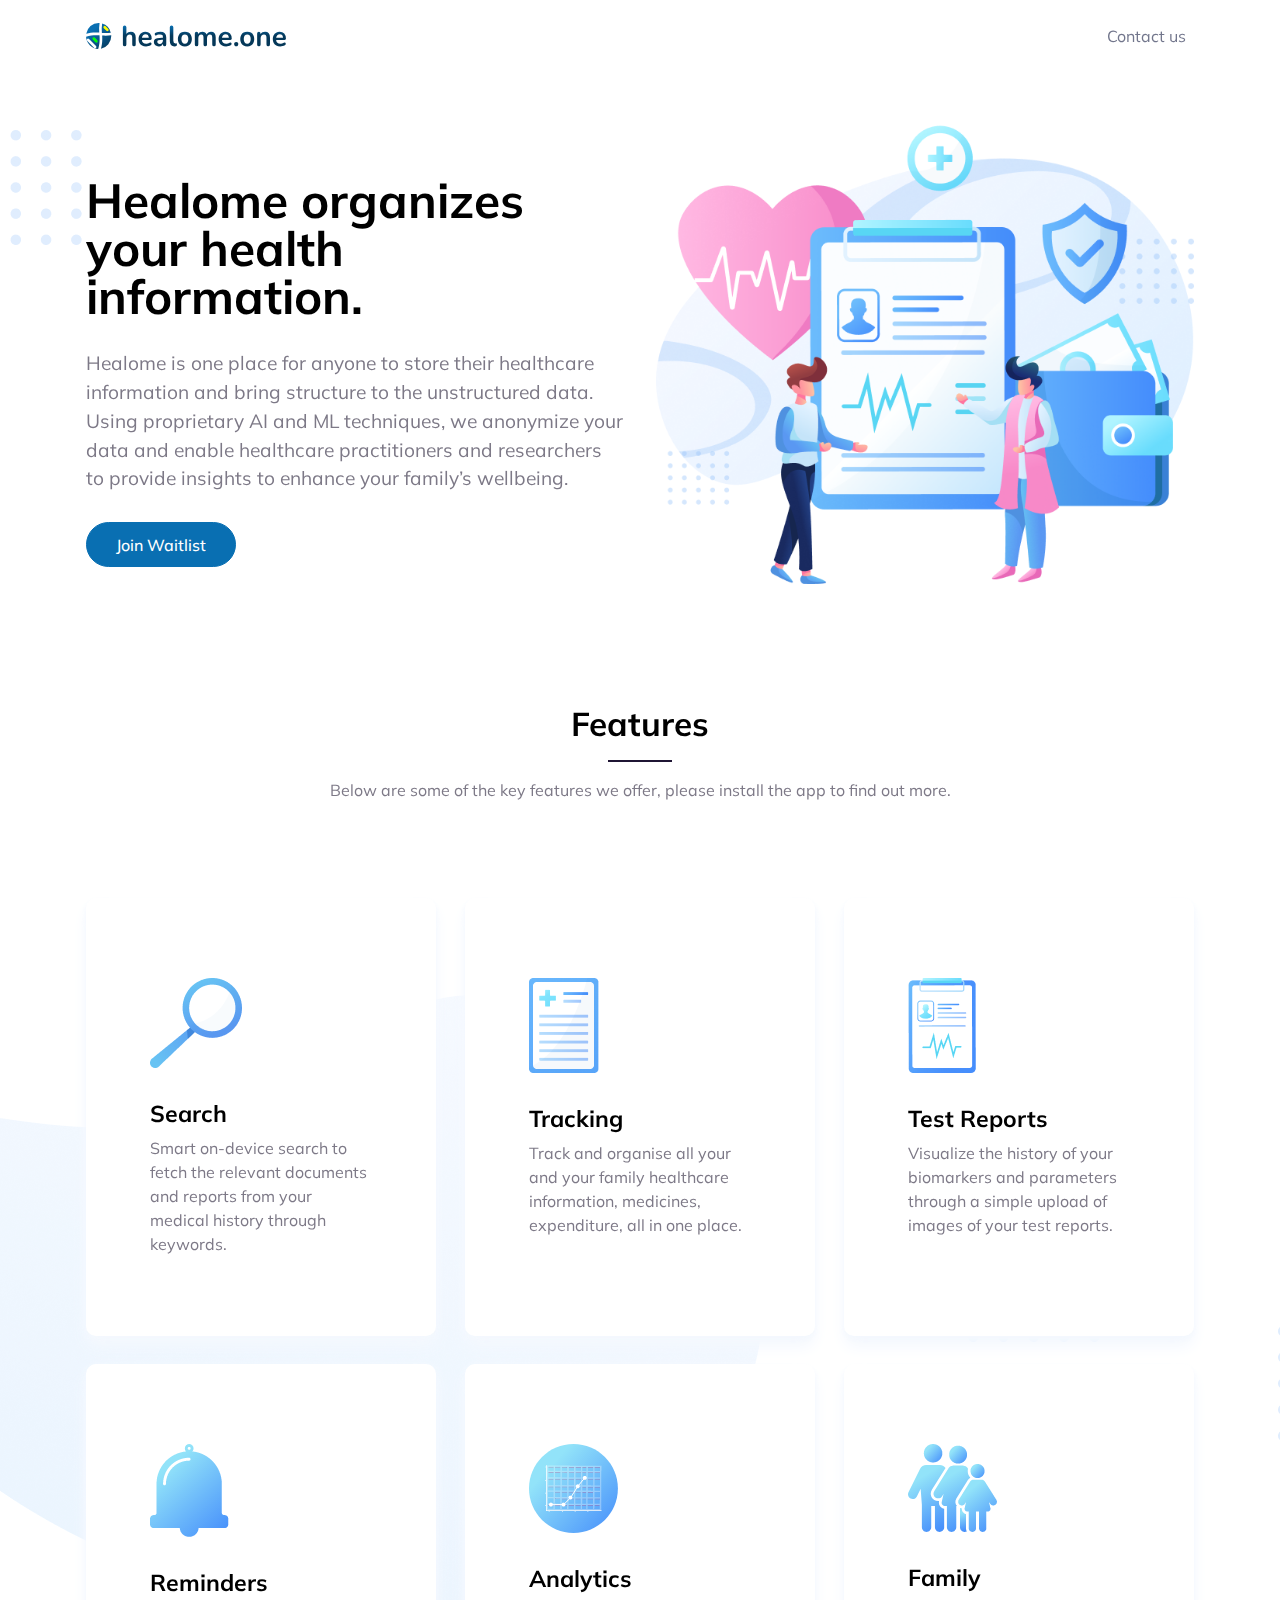
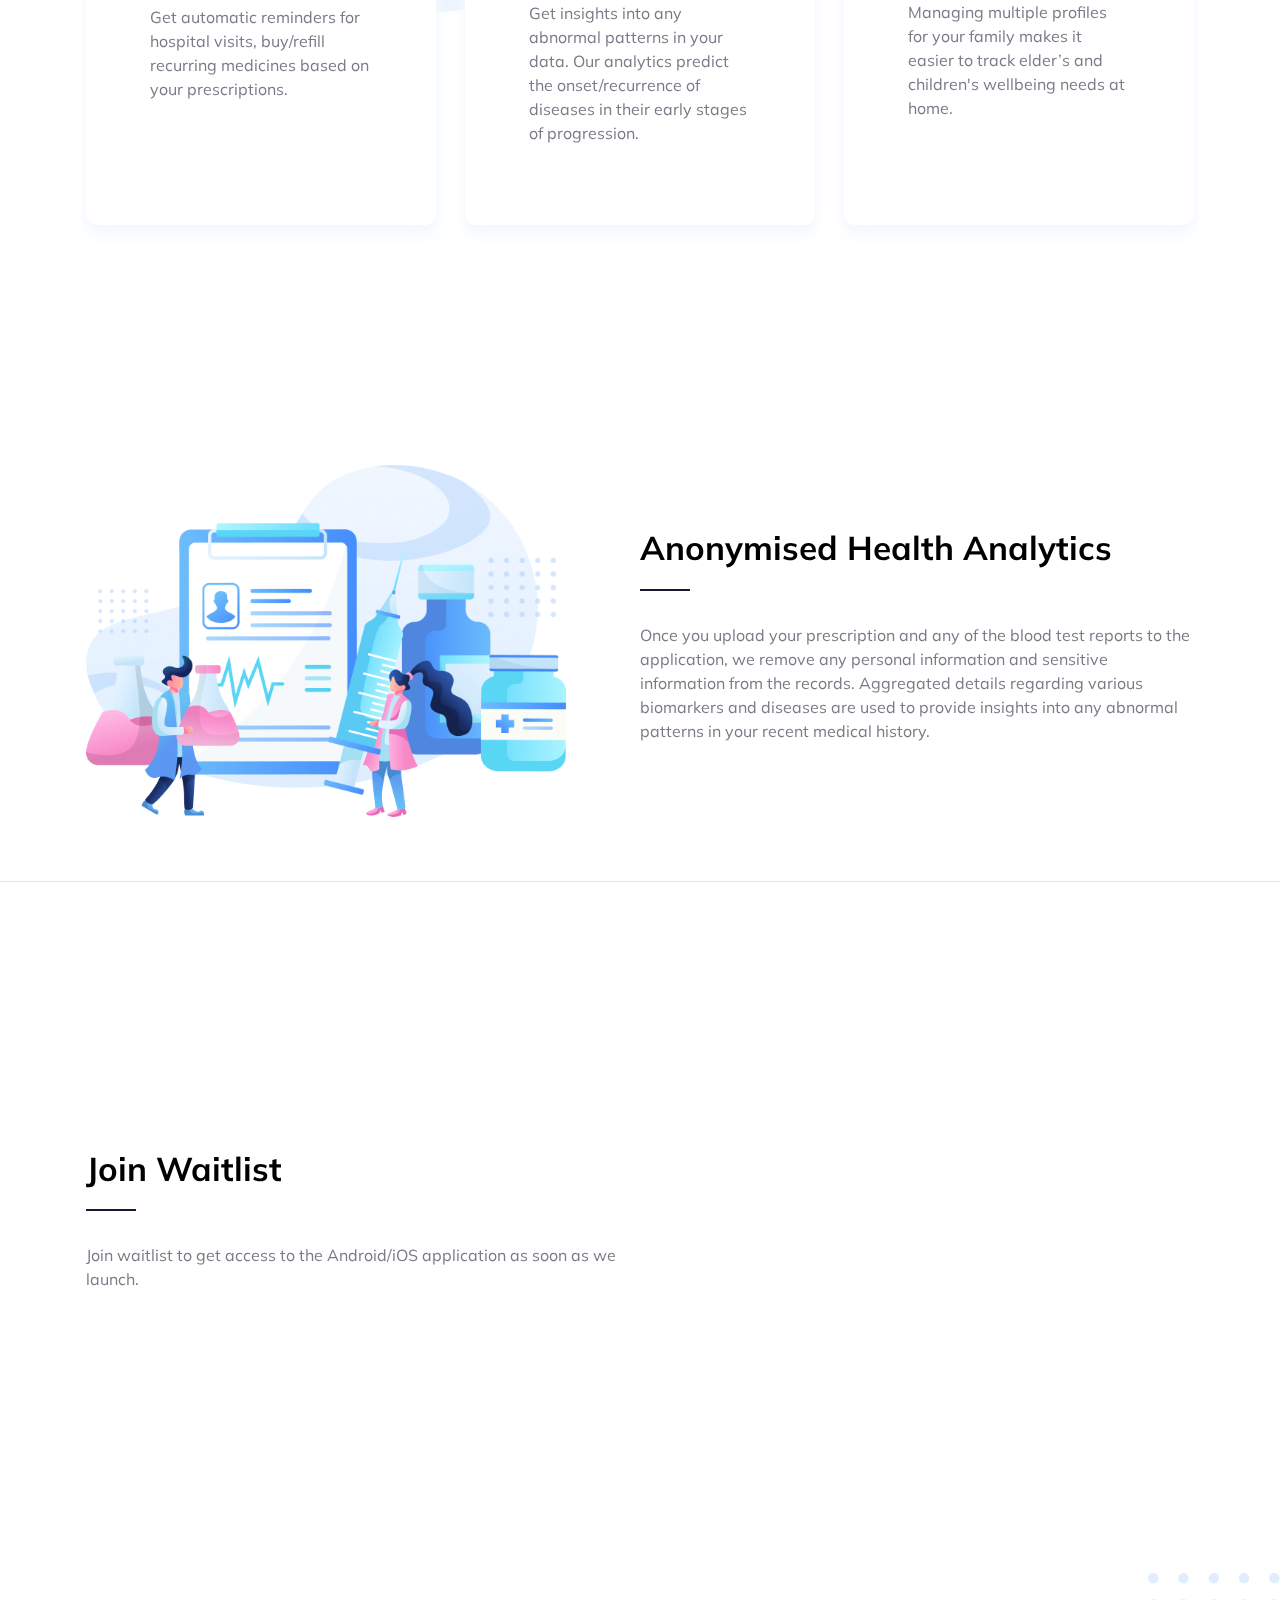
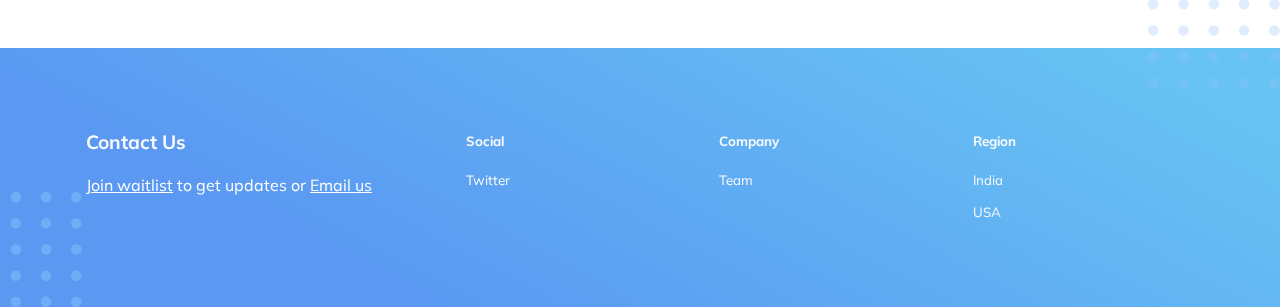
==== index.html @ a76645fd "Update index.html" ====
<!DOCTYPE html>
<html lang="en-US" dir="ltr">

  <head>
    <meta charset="utf-8">
    <meta http-equiv="X-UA-Compatible" content="IE=edge">
    <meta name="viewport" content="width=device-width, initial-scale=1">


    <!-- ===============================================-->
    <!--    Document Title-->
    <!-- ===============================================-->
    <title>Healome | Get insights into your health.</title>


    <!-- ===============================================-->
    <!--    Favicons-->
    <!-- ===============================================-->
    
    <link rel="apple-touch-icon" sizes="57x57" href="assets/img/favicons/apple-icon-57x57.png">
    <link rel="apple-touch-icon" sizes="60x60" href="assets/img/favicons/apple-icon-60x60.png">
    <link rel="apple-touch-icon" sizes="72x72" href="assets/img/favicons/apple-icon-72x72.png">
    <link rel="apple-touch-icon" sizes="76x76" href="assets/img/favicons/apple-icon-76x76.png">
    <link rel="apple-touch-icon" sizes="114x114" href="assets/img/favicons/apple-icon-114x114.png">
    <link rel="apple-touch-icon" sizes="120x120" href="assets/img/favicons/apple-icon-120x120.png">
    <link rel="apple-touch-icon" sizes="144x144" href="assets/img/favicons/apple-icon-144x144.png">
    <link rel="apple-touch-icon" sizes="152x152" href="assets/img/favicons/apple-icon-152x152.png">
    <link rel="apple-touch-icon" sizes="180x180" href="assets/img/favicons/apple-icon-180x180.png">
    <link rel="icon" type="image/png" sizes="192x192"  href="assets/img/favicons/android-icon-192x192.png">
    <link rel="icon" type="image/png" sizes="32x32" href="assets/img/favicons/favicon-32x32.png">
    <link rel="icon" type="image/png" sizes="96x96" href="assets/img/favicons/favicon-96x96.png">
    <link rel="icon" type="image/png" sizes="16x16" href="assets/img/favicons/favicon-16x16.png">
    <link rel="shortcut icon" type="image/x-icon" href="assets/img/favicons/favicon.ico">
    <link rel="manifest" href="assets/img/favicons/manifest.json">
    <meta name="msapplication-TileColor" content="#ffffff">
    <meta name="msapplication-TileImage" content="assets/img/favicons/ms-icon-144x144.png">
    <meta name="theme-color" content="#ffffff">


    <!-- ===============================================-->
    <!--    Stylesheets-->
    <!-- ===============================================-->
    <link href="assets/css/theme.css" rel="stylesheet" />
    
    <!-- Global site tag (gtag.js) - Google Analytics -->
  <script async src="https://www.googletagmanager.com/gtag/js?id=G-XDN5FXVDGZ"></script>
      <script>
        window.dataLayer = window.dataLayer || [];
        function gtag(){dataLayer.push(arguments);}
        gtag('js', new Date());

        gtag('config', 'G-XDN5FXVDGZ');
    </script>

  </head>


  <body>

    <!-- ===============================================-->
    <!--    Main Content-->
    <!-- ===============================================-->
    <main class="main" id="top">
      <nav class="navbar navbar-expand-lg navbar-light fixed-top py-3" data-navbar-on-scroll="data-navbar-on-scroll">
        <div class="container"><a class="navbar-brand d-flex align-items-center fw-bold fs-2" href="#"><img style="max-width:200px" class="d-inline-block me-3" src="assets/img/icons/logo.svg" alt="" /></a>
          <button class="navbar-toggler collapsed" type="button" data-bs-toggle="collapse" data-bs-target="#navbarSupportedContent" aria-controls="navbarSupportedContent" aria-expanded="false" aria-label="Toggle navigation"><span class="navbar-toggler-icon"></span></button>
          <div class="collapse navbar-collapse border-top border-lg-0 mt-4 mt-lg-0" id="navbarSupportedContent">
            <ul class="navbar-nav ms-auto pt-2 pt-lg-0">
              <li class="nav-item"><a class="nav-link" href="#contact">Contact us</a></li>
            </ul>
          </div>
        </div>
      </nav>
      <section class="py-0">
        <div class="bg-holder" style="background-image:url(assets/img/illustrations/dot.png);background-position:left;background-size:auto;margin-top:-105px;">
        </div>
        <!--/.bg-holder-->

        <div class="container position-relative">
          <div class="row align-items-center">
            <div class="col-md-5 col-lg-6 order-md-1 pt-8"><img class="img-fluid" src="assets/img/illustrations/hero-header.png" alt="" /></div>
            <div class="col-md-7 col-lg-6 text-center text-md-start pt-5 pt-md-9">
              <h1 class="mb-4 display-3 fw-bold">Healome organizes your health information.<br class="d-block d-lg-none d-xl-block" /></h1>
              <p class="mt-3 mb-4 fs-1">Healome is one place for anyone to store their healthcare information and bring structure to the unstructured data. Using proprietary AI and ML techniques, we anonymize your data and enable healthcare practitioners and researchers to provide insights to enhance your family’s wellbeing.</p><a class="btn btn-lg btn-primary rounded-pill hover-top" href="#waitlist" role="button">Join Waitlist</a>
            </div>
          </div>
        </div>
      </section>
      <section class="py-8">
        <div class="bg-holder" style="background-image:url(assets/img/illustrations/services-bg.png);background-position:center left;background-size:auto;">
        </div>
        <!--/.bg-holder-->

        <div class="bg-holder" style="background-image:url(assets/img/illustrations/dot-2.png);background-position:center right;background-size:auto;margin-left:-180px;margin-top:20px;">
        </div>
        <!--/.bg-holder-->

        <div class="container-lg">
          <div class="row justify-content-center">
            <div class="col-3 text-center">
              <h2 class="fw-bold">Features</h2>
              <hr class="w-25 mx-auto text-dark" style="height:2px;" />
            </div>
          </div>
          <div class="row justify-content-center">
            <div class="col-sm-9 col-xl-8 text-center">
              <p>Below are some of the key features we offer, please install the app to find out more.</p>
            </div>
          </div>
          <div class="row justify-content-center h-100 pt-7 g-4">
            <div class="col-sm-9 col-md-4">
              <div class="card h-100 w-100 shadow rounded-lg p-3 p-md-2 p-lg-3 p-xl-5">
                <div class="card-body text-center text-md-start">
                  <div class="py-3"><img class="img-fluid" src="assets/img/illustrations/search.png" height="90" alt="" /></div>
                  <div class="py-3">
                    <h4 class="fw-bold card-title">Search</h4>
                    <p class="card-text">Smart on-device search to fetch the relevant documents and reports from your medical history through keywords.</p>
                  </div>
                </div>
              </div>
            </div>
            <div class="col-sm-9 col-md-4">
              <div class="card h-100 w-100 shadow rounded-lg p-3 p-md-2 p-lg-3 p-xl-5">
                <div class="card-body text-center text-md-start">
                  <div class="py-3"><img class="img-fluid" src="assets/img/illustrations/tracking.png" height="90" alt="" /></div>
                  <div class="py-3">
                    <h4 class="fw-bold card-title">Tracking</h4>
                    <p class="card-text">Track and organise all your and your family healthcare information, medicines, expenditure,  all in one place.</p>
                  </div>
                </div>
              </div>
            </div>
            <div class="col-sm-9 col-md-4">
              <div class="card h-100 w-100 shadow rounded-lg p-3 p-md-2 p-lg-3 p-xl-5">
                <div class="card-body text-center text-md-start">
                  <div class="py-3"><img class="img-fluid" src="assets/img/illustrations/details-info.png" height="90" alt="" /></div>
                  <div class="py-3">
                    <h4 class="fw-bold card-title">Test Reports</h4>
                    <p class="card-text">Visualize the history of your biomarkers and parameters through a simple upload of images of your test reports.</p>
                  </div>
                </div>
              </div>
            </div>
            <div class="col-sm-9 col-md-4">
              <div class="card h-100 w-100 shadow rounded-lg p-3 p-md-2 p-lg-3 p-xl-5">
                <div class="card-body text-center text-md-start">
                  <div class="py-3"><img class="img-fluid" src="assets/img/illustrations/alerts.png" height="90" alt="" /></div>
                  <div class="py-3">
                    <h4 class="fw-bold card-title">Reminders</h4>
                    <p class="card-text">Get automatic reminders for hospital visits, buy/refill recurring medicines based on your prescriptions.</p>
                  </div>
                </div>
              </div>
            </div>
            <div class="col-sm-9 col-md-4">
              <div class="card h-100 w-100 shadow rounded-lg p-3 p-md-2 p-lg-3 p-xl-5">
                <div class="card-body text-center text-md-start">
                  <div class="py-3"><img class="img-fluid" src="assets/img/illustrations/analytics.png" height="90" alt="" /></div>
                  <div class="py-3">
                    <h4 class="fw-bold card-title">Analytics</h4>
                    <p class="card-text">Get insights into any abnormal patterns in your data. Our analytics predict the onset/recurrence of diseases in their early stages of progression.</p>
                  </div>
                </div>
              </div>
            </div>
            <div class="col-sm-9 col-md-4">
              <div class="card h-100 w-100 shadow rounded-lg p-3 p-md-2 p-lg-3 p-xl-5">
                <div class="card-body text-center text-md-start">
                  <div class="py-3"><img class="img-fluid" src="assets/img/illustrations/family.png" height="90" alt="" /></div>
                  <div class="py-3">
                    <h4 class="fw-bold card-title">Family</h4>
                    <p class="card-text">Managing multiple profiles for your family makes it easier to track elder’s and children's wellbeing needs at home.</p>
                  </div>
                </div>
              </div>
            </div>
          <!-- 
            <div class="text-center py-4">
              <button class="btn btn-lg btn-outline-primary rounded-pill" type="submit">Learn more </button>
            </div>
          --> 
          </div>
        </div>
      </section>
      <section class="py-6 py-lg-8">
        <div class="bg-holder" style="background-position:right bottom;background-size:auto;margin-top:50px;">
        </div>

        <div class="container">
          <div class="row g-xl-0 align-items-center">
            <div class="col-md-6"><img class="img-fluid mb-5 mb-md-0" src="assets/img/illustrations/about-1.png" width="480" alt="" /></div>
            <div class="col-md-6 text-center text-md-start">
              <h2 class="fw-bold lh-base">Anonymised Health Analytics</h2>
              <hr class="text-dark mx-auto mx-md-0" style="height:2px;width:50px" />
              <p class="pt-3">Once you upload your prescription and any of the blood test reports to the application, we remove any personal information and sensitive information from the records. Aggregated details regarding various biomarkers and diseases are used to provide insights into any abnormal patterns in your recent medical history.</p>
            <!--  
              <div class="py-3">
                <button class="btn btn-lg btn-outline-primary rounded-pill" type="submit">Learn more </button>
              </div>
            -->  

            </div>
          </div>
        </div>

        <br>
        <br><hr><br>
        
        <div class="container" id="waitlist">
          <div class="row g-xl-0 align-items-center">
            <div class="col-md-6 text-center text-md-start">
              <h2 class="fw-bold lh-base">Join Waitlist</h2>
              <hr class="text-dark mx-auto mx-md-0" style="height:2px;width:50px" />
              <p class="pt-3">Join waitlist to get access to the Android/iOS application as soon as we launch.</p>
            </div>
            <div class="col-md-6 ">
              <iframe src="https://docs.google.com/forms/d/e/1FAIpQLScvz3UHMw9_LpfNUfyhqOARtvBQ8UvGH0m8Sq4HOFKvwZo8uA/viewform?embedded=true" width="100%" height="600" frameborder="0" marginheight="0" marginwidth="0">Loading…</iframe> 
            </div>
          </div>
        </div>
        
        
        <!--/.bg-holder-->

      </section>
<!--
      <section class="py-8" id="testimonial">
        <div class="container">
          <div class="bg-holder z-index-1" style="background-image:url(assets/img/illustrations/dot.png);background-position:right top;background-size:auto;margin-left:-30px;margin-top:10px;filter:contrast(1.5);">
          </div>
      
          <div class="bg-holder z-index-1" style="background-image:url(assets/img/illustrations/dot-2.png);background-position:left bottom;background-size:auto;margin-left:-35px;margin-top:-65px;filter:contrast(1.5);">
          </div>
      
          <div class="carousel slide" id="carouselExampleDark" data-bs-ride="carousel">
            <div class="carousel-inner">
              <div class="carousel-item active" data-bs-interval="10000">
                <div class="row h-100">
                  <div class="col-12">
                    <div class="card text-white bg-primary-gradient">
                      <div class="card-body p-4 p-md-4 p-lg-7">
                        <h2 class="fw-bold text-white text-center">What our customer are saying</h2>
                        <hr class="mx-auto" style="height:2px;width:50px" />
                        <div class="d-md-flex align-items-md-center mt-5 text-center text-md-start"><img class="img-fluid me-4 me-md-3 me-lg-4" src="assets/img/gallery/user-1.png" width="100" alt="" />
                          <div class="w-md-25 my-3">
                            <h5 class="mb-0 fw-medium text-white">Edward Newgate</h5>
                            <p class="fw-normal mb-0">Founder Circle</p>
                          </div>
                          <div class="w-md-75">
                            <p class="card-text ms-md-5">“Our dedicated patient engagement app and web portal allow you to access information instantaneously (no tedeous form, long calls, or administrative hassle) and securely”</p>
                          </div>
                        </div>
                      </div>
                    </div>
                  </div>
                </div>
              </div>
              <div class="carousel-item" data-bs-interval="2000">
                <div class="row h-100">
                  <div class="col-12">
                    <div class="card text-white bg-primary-gradient">
                      <div class="card-body p-4 p-md-4 p-lg-7">
                        <h2 class="fw-bold text-white text-center">Our dear customers said about us</h2>
                        <hr class="mx-auto" style="height:2px;width:50px" />
                        <div class="d-md-flex align-items-md-center mt-5 text-center text-md-start"><img class="img-fluid me-4 me-md-3 me-lg-4" src="assets/img/gallery/user-2.png" width="100" alt="" />
                          <div class="w-md-25 my-3">
                            <h5 class="mb-0 fw-medium text-white">Jhon Doe</h5>
                            <p class="fw-normal mb-0">UI/UX Designer</p>
                          </div>
                          <div class="w-md-75">
                            <p class="card-text ms-md-5">“Our dedicated patient engagement app and web portal allow you to access information instantaneously (no tedeous form, long calls, or administrative hassle) and securely”</p>
                          </div>
                        </div>
                      </div>
                    </div>
                  </div>
                </div>
              </div>
              <div class="carousel-item">
                <div class="row h-100">
                  <div class="col-12">
                    <div class="card text-white bg-primary-gradient">
                      <div class="card-body p-4 p-md-4 p-lg-7">
                        <h2 class="fw-bold text-white text-center">Our dear customers said about us</h2>
                        <hr class="mx-auto" style="height:2px;width:50px" />
                        <div class="d-md-flex align-items-md-center mt-5 text-center text-md-start"><img class="img-fluid me-4 me-md-3 me-lg-4" src="assets/img/gallery/user-3.png" width="100" alt="" />
                          <div class="w-md-25 my-3">
                            <h5 class="mb-0 fw-medium text-white">Jeny Doe</h5>
                            <p class="fw-normal mb-0">Web Designer</p>
                          </div>
                          <div class="w-md-75">
                            <p class="card-text ms-md-5">“Our dedicated patient engagement app and web portal allow you to access information instantaneously (no tedeous form, long calls, or administrative hassle) and securely”</p>
                          </div>
                        </div>
                      </div>
                    </div>
                  </div>
                </div>
              </div>
            </div>
            <div class="row mt-4 flex-center">
              <div class="col-4 col-sm-5 text-end position-relative z-index-2"><a class="carousel-control-prev carousel-icon z-index-2" href="#carouselExampleDark" role="button" data-bs-slide="prev"><span class="carousel-control-prev-icon" aria-hidden="true"></span><span class="visually-hidden">Previous</span></a></div>
              <div class="col-auto position-relative z-index-2">
                <ol class="carousel-indicators">
                  <li class="active" data-bs-target="#carouselExampleDark" data-bs-slide-to="0"></li>
                  <li data-bs-target="#carouselExampleDark" data-bs-slide-to="1"></li>
                  <li data-bs-target="#carouselExampleDark" data-bs-slide-to="2"></li>
                </ol>
              </div>
              <div class="col-4 col-sm-5 position-relative z-index-2"><a class="carousel-control-next carousel-icon z-index-2" href="#carouselExampleDark" role="button" data-bs-slide="next"><span class="carousel-control-next-icon" aria-hidden="true"></span><span class="visually-hidden">Next</span></a></div>
            </div>
          </div>
        </div>
      </section>
-->
     <!--  
      <section>
        <div class="bg-holder" style="background-image:url(assets/img/illustrations/article-bg.png);background-position:right center;background-size:auto;">
        </div>
        
        <div class="container-lg">
          <div class="bg-holder" style="background-image:url(assets/img/illustrations/dot-2.png);background-position:left top;background-size:initial;margin-top:120px;margin-left:-35px;">
          </div>
        
          <div class="row flex-center">
            <div class="col-auto text-center">
              <h2 class="fw-bold">Check out our latest article</h2>
              <hr class="mx-auto text-dark" style="height:2px;width:50px" />
            </div>
          </div>
          <div class="row h-100 justify-content-center pt-6">
            <div class="col-12 col-sm-9 col-md-4 mt-4">
              <div class="card h-100 rounded-3 shadow"><img src="assets/img/gallery/article-1.png" alt="" />
                <div class="card-body p-4 text-center text-md-start">
                  <h5 class="fw-bold">Disease detection</h5>
                  <p class="card-text">In this case, the role of the health laboratory is very important to do a disease detection...</p><a class="stretched-link text-decoration-none" href="#" role="button">Read more
                    <svg class="bi bi-arrow-right-short" xmlns="http://www.w3.org/2000/svg" width="16" height="16" fill="currentColor" viewBox="0 0 16 16">
                      <path fill-rule="evenodd" d="M4 8a.5.5 0 0 1 .5-.5h5.793L8.146 5.354a.5.5 0 1 1 .708-.708l3 3a.5.5 0 0 1 0 .708l-3 3a.5.5 0 0 1-.708-.708L10.293 8.5H4.5A.5.5 0 0 1 4 8z"></path>
                    </svg></a>
                </div>
              </div>
            </div>
            <div class="col-12 col-sm-9 col-md-4 mt-4">
              <div class="card h-100 rounded-3 shadow"><img src="assets/img/gallery/article-2.png" alt="" />
                <div class="card-body p-4 text-center text-md-start">
                  <h5 class="fw-bold">Herbal medicines </h5>
                  <p class="card-text">Herbal medicine is very widely used at this time because of its very good for your health...</p><a class="stretched-link text-decoration-none" href="#" role="button">Read more
                    <svg class="bi bi-arrow-right-short" xmlns="http://www.w3.org/2000/svg" width="16" height="16" fill="currentColor" viewBox="0 0 16 16">
                      <path fill-rule="evenodd" d="M4 8a.5.5 0 0 1 .5-.5h5.793L8.146 5.354a.5.5 0 1 1 .708-.708l3 3a.5.5 0 0 1 0 .708l-3 3a.5.5 0 0 1-.708-.708L10.293 8.5H4.5A.5.5 0 0 1 4 8z"></path>
                    </svg></a>
                </div>
              </div>
            </div>
            <div class="col-12 col-sm-9 col-md-4 mt-4">
              <div class="card h-100 rounded-3 shadow"><img src="assets/img/gallery/article-3.png" alt="" />
                <div class="card-body p-4 text-center text-md-start">
                  <h5 class="fw-bold">Natural care </h5>
                  <p class="card-text">A healthy lifestyle should start from now and also for your skin health.There are some...</p><a class="stretched-link text-decoration-none" href="#" role="button">Read more
                    <svg class="bi bi-arrow-right-short" xmlns="http://www.w3.org/2000/svg" width="16" height="16" fill="currentColor" viewBox="0 0 16 16">
                      <path fill-rule="evenodd" d="M4 8a.5.5 0 0 1 .5-.5h5.793L8.146 5.354a.5.5 0 1 1 .708-.708l3 3a.5.5 0 0 1 0 .708l-3 3a.5.5 0 0 1-.708-.708L10.293 8.5H4.5A.5.5 0 0 1 4 8z"></path>
                    </svg></a>
                </div>
              </div>
            </div>
            <div class="text-center pt-4 z-index-2">
              <button class="btn btn-lg btn-outline-primary rounded-pill z-index-2 hover-top" type="submit">View all</button>
            </div>
          </div>
        </div>
      </section>
    -->
      <section class="py-6 pt-7 bg-primary-gradient" id="contact">
        <div class="bg-holder" style="background-image:url(assets/img/illustrations/dot.png);background-position:left bottom;background-size:auto;filter:contrast(1.5);">
        </div>
        <!--/.bg-holder-->

        <div class="bg-holder" style="background-image:url(assets/img/illustrations/dot-2.png);background-position:right top;background-size:auto;margin-top:-75px;">
        </div>
        <!--/.bg-holder-->

        <div class="container">
          <div class="row">
            <div class="col-12 col-lg-4 order-0 order-sm-0 pe-6"><a class="text-decoration-none" href="#"><span class="fw-bold fs-1 text-light">Contact Us</span></a>
              <p class="mt-3 text-white"><a href="#waitlist"><span style="color: #fff; text-decoration: underline;">Join waitlist</span></a> to get updates or
                <a href="mailto: outreach@healome.one"> 
                      <span style="color: #fff; text-decoration: underline;">Email us</span>
                    </a>
              </p>
            </div>
            <div class="col-4 col-md-4 col-lg mb-3 order-2 order-sm-1">
              <h6 class="lh-lg fw-bold text-light">Social</h6>
              <ul class="list-unstyled mb-md-4 mb-lg-0">
<!--                 <li class="lh-lg"><a class="text-light fs--1 text-decoration-none" href="#!">LinkedIn</a></li>
                
                <li class="lh-lg"><a class="text-light fs--1 text-decoration-none" href="#!">Facebook</a></li>
                <li class="lh-lg"><a class="text-light fs--1 text-decoration-none" href="#!">Instagram</a></li>  -->
               
                <li class="lh-lg"><a class="text-light fs--1 text-decoration-none" href="https://twitter.com/Healome1">Twitter</a></li>
              </ul>
            </div>
            <div class="col-4 col-md-4 col-lg mb-3 order-3 order-sm-2">
              <h6 class="lh-lg fw-bold text-light"> Company </h6>
              <ul class="list-unstyled mb-md-4 mb-lg-0">
<!--                 <li class="lh-lg"><a class="text-light fs--1 text-decoration-none" href="#!">About Us</a></li> -->
                <li class="lh-lg"><a class="text-light fs--1 text-decoration-none" href="https://www.linkedin.com/in/nikhilyadala/">Team</a></li>
<!--                 <li class="lh-lg"><a class="text-light fs--1 text-decoration-none" href="#!">Careers</a></li> -->
              </ul>
            </div>
            <div class="col-4 col-md-4 col-lg mb-3 order-1 order-sm-3">
              <h6 class="lh-lg fw-bold text-light"> Region </h6>
              <ul class="list-unstyled mb-md-4 mb-lg-0">
                <li class="lh-lg"><a class="text-light fs--1 text-decoration-none">India</a></li>
                <li class="lh-lg"><a class="text-light fs--1 text-decoration-none">USA</a></li>

              </ul>
            </div>
          </div>
        </div>
      </section>
   
    </main>
    <!-- ===============================================-->
    <!--    End of Main Content-->
    <!-- ===============================================-->




    <!-- ===============================================-->
    <!--    JavaScripts-->
    <!-- ===============================================-->
    <script src="vendors/@popperjs/popper.min.js"></script>
    <script src="vendors/bootstrap/bootstrap.min.js"></script>
    <script src="vendors/is/is.min.js"></script>
    <script src="https://polyfill.io/v3/polyfill.min.js?features=window.scroll"></script>
    <script src="assets/js/theme.js"></script>

    <link href="https://fonts.googleapis.com/css2?family=Mulish:ital,wght@0,300;0,400;0,500;0,600;0,700;0,800;0,900;1,300;1,400;1,500&amp;display=swap" rel="stylesheet">
  </body>

</html>
---- assets/css/theme.css ----
/* -------------------------------------------------------------------------- */
/*                                 Theme                                      */
/* -------------------------------------------------------------------------- */
/* prettier-ignore */
/* -------------------------------------------------------------------------- */
/*                                  Utilities                                 */
/* -------------------------------------------------------------------------- */
/*-----------------------------------------------
|   Bootstrap Styles
-----------------------------------------------*/
/*!
 * Bootstrap v5.0.0-alpha1 (https://getbootstrap.com/)
 * Copyright 2011-2020 The Bootstrap Authors
 * Copyright 2011-2020 Twitter, Inc.
 * Licensed under MIT (https://github.com/twbs/bootstrap/blob/main/LICENSE)
 */
:root {
  --bs-blue: #096FB2;
  --bs-indigo: #727cf5;
  --bs-purple: #ad45f6;
  --bs-pink: #f6458e;
  --bs-red: #f65445;
  --bs-orange: #f6d845;
  --bs-yellow: #FFBA49;
  --bs-green: #45f6ad;
  --bs-teal: #299EF3;
  --bs-cyan: #38B0F5;
  --bs-white: #fff;
  --bs-gray: #C3C1C8;
  --bs-gray-dark: #4B5D68;
  --bs-primary: #096FB2;
  --bs-secondary: #4F5665;
  --bs-success: #45f6ad;
  --bs-info: #ad45f6;
  --bs-warning: #FFBA49;
  --bs-danger: #f6458e;
  --bs-light: #f9fafd;
  --bs-dark: #1F1534;
  --bs-font-sans-serif: "Mulish", "Poppins", -apple-system, BlinkMacSystemFont, "Segoe UI", "Helvetica Neue", Arial, sans-serif, "Apple Color Emoji", "Segoe UI Emoji", "Segoe UI Symbol";
  --bs-font-monospace: "SFMono-Regular", Menlo, Monaco, Consolas, "Liberation Mono", "Courier New", monospace;
  --bs-gradient: linear-gradient(180deg, rgba(255, 255, 255, 0.15), rgba(255, 255, 255, 0));
}

*,
*::before,
*::after {
  -webkit-box-sizing: border-box;
  box-sizing: border-box;
}

@media (prefers-reduced-motion: no-preference) {
  :root {
    scroll-behavior: smooth;
  }
}

body {
  margin: 0;
  font-family: "Mulish", -apple-system, BlinkMacSystemFont, "Segoe UI", "Helvetica Neue", Arial, sans-serif, "Apple Color Emoji", "Segoe UI Emoji", "Segoe UI Symbol";
  font-size: 1rem;
  font-weight: 400;
  line-height: 1.5;
  color: #7D7987;
  background-color: #fff;
  -webkit-text-size-adjust: 100%;
  -webkit-tap-highlight-color: rgba(0, 0, 0, 0);
}

[tabindex="-1"]:focus:not(:focus-visible) {
  outline: 0 !important;
}

hr {
  margin: 1rem 0;
  color: #E1E0E4;
  background-color: currentColor;
  border: 0;
  opacity: 1;
}

hr:not([size]) {
  height: 1px;
}

h1, .h1, h2, .h2, h3, .h3, h4, .h4, h5, .h5, h6, .h6 {
  margin-top: 0;
  margin-bottom: 0.5rem;
  font-family: "Mulish", "Poppins", -apple-system, BlinkMacSystemFont, "Segoe UI", "Helvetica Neue", Arial, sans-serif, "Apple Color Emoji", "Segoe UI Emoji", "Segoe UI Symbol";
  font-weight: 500;
  line-height: 1.2;
  color: #000;
}

h1, .h1 {
  font-size: calc(1.37383rem + 1.48598vw);
}

@media (min-width: 1200px) {
  h1, .h1 {
    font-size: 2.48832rem;
  }
}

h2, .h2 {
  font-size: calc(1.33236rem + 0.98832vw);
}

@media (min-width: 1200px) {
  h2, .h2 {
    font-size: 2.0736rem;
  }
}

h3, .h3 {
  font-size: calc(1.2978rem + 0.5736vw);
}

@media (min-width: 1200px) {
  h3, .h3 {
    font-size: 1.728rem;
  }
}

h4, .h4 {
  font-size: calc(1.269rem + 0.228vw);
}

@media (min-width: 1200px) {
  h4, .h4 {
    font-size: 1.44rem;
  }
}

h5, .h5 {
  font-size: 1.2rem;
}

h6, .h6 {
  font-size: 0.83333rem;
}

p {
  margin-top: 0;
  margin-bottom: 1rem;
}

abbr[title],
abbr[data-bs-original-title] {
  text-decoration: underline;
  -webkit-text-decoration: underline dotted;
  text-decoration: underline dotted;
  cursor: help;
  -webkit-text-decoration-skip-ink: none;
  text-decoration-skip-ink: none;
}

address {
  margin-bottom: 1rem;
  font-style: normal;
  line-height: inherit;
}

ol,
ul {
  padding-left: 2rem;
}

ol,
ul,
dl {
  margin-top: 0;
  margin-bottom: 1rem;
}

ol ol,
ul ul,
ol ul,
ul ol {
  margin-bottom: 0;
}

dt {
  font-weight: 700;
}

dd {
  margin-bottom: .5rem;
  margin-left: 0;
}

blockquote {
  margin: 0 0 1rem;
}

b,
strong {
  font-weight: 800;
}

small, .small {
  font-size: 75%;
}

mark, .mark {
  padding: 0.2em;
  background-color: #fcf8e3;
}

sub,
sup {
  position: relative;
  font-size: 0.75em;
  line-height: 0;
  vertical-align: baseline;
}

sub {
  bottom: -.25em;
}

sup {
  top: -.5em;
}

a {
  color: #096FB2;
  text-decoration: none;
}

a:hover {
  color: #053859;
  text-decoration: underline;
}

a:not([href]):not([class]), a:not([href]):not([class]):hover {
  color: inherit;
  text-decoration: none;
}

pre,
code,
kbd,
samp {
  font-family: var(--bs-font-monospace);
  font-size: 1em;
  direction: ltr /* rtl:ignore */;
  unicode-bidi: bidi-override;
}

pre {
  display: block;
  margin-top: 0;
  margin-bottom: 1rem;
  overflow: auto;
  font-size: 75%;
}

pre code {
  font-size: inherit;
  color: inherit;
  word-break: normal;
}

code {
  font-size: 75%;
  color: #f6458e;
  word-wrap: break-word;
}

a > code {
  color: inherit;
}

kbd {
  padding: 0.2rem 0.4rem;
  font-size: 75%;
  color: #fff;
  background-color: #4F5665;
  border-radius: 0.625rem;
}

kbd kbd {
  padding: 0;
  font-size: 1em;
  font-weight: 700;
}

figure {
  margin: 0 0 1rem;
}

img,
svg {
  vertical-align: middle;
}

table {
  caption-side: bottom;
  border-collapse: collapse;
}

caption {
  padding-top: 0.5rem;
  padding-bottom: 0.5rem;
  color: #CDCCD1;
  text-align: left;
}

th {
  text-align: inherit;
  text-align: -webkit-match-parent;
}

thead,
tbody,
tfoot,
tr,
td,
th {
  border-color: inherit;
  border-style: solid;
  border-width: 0;
}

label {
  display: inline-block;
}

button {
  border-radius: 0;
}

button:focus:not(:focus-visible) {
  outline: 0;
}

input,
button,
select,
optgroup,
textarea {
  margin: 0;
  font-family: inherit;
  font-size: inherit;
  line-height: inherit;
}

button,
select {
  text-transform: none;
}

[role="button"] {
  cursor: pointer;
}

select {
  word-wrap: normal;
}

[list]::-webkit-calendar-picker-indicator {
  display: none;
}

button,
[type="button"],
[type="reset"],
[type="submit"] {
  -webkit-appearance: button;
}

button:not(:disabled),
[type="button"]:not(:disabled),
[type="reset"]:not(:disabled),
[type="submit"]:not(:disabled) {
  cursor: pointer;
}

::-moz-focus-inner {
  padding: 0;
  border-style: none;
}

textarea {
  resize: vertical;
}

fieldset {
  min-width: 0;
  padding: 0;
  margin: 0;
  border: 0;
}

legend {
  float: left;
  width: 100%;
  padding: 0;
  margin-bottom: 0.5rem;
  font-size: calc(1.275rem + 0.3vw);
  line-height: inherit;
}

@media (min-width: 1200px) {
  legend {
    font-size: 1.5rem;
  }
}

legend + * {
  clear: left;
}

::-webkit-datetime-edit-fields-wrapper,
::-webkit-datetime-edit-text,
::-webkit-datetime-edit-minute,
::-webkit-datetime-edit-hour-field,
::-webkit-datetime-edit-day-field,
::-webkit-datetime-edit-month-field,
::-webkit-datetime-edit-year-field {
  padding: 0;
}

::-webkit-inner-spin-button {
  height: auto;
}

[type="search"] {
  outline-offset: -2px;
  -webkit-appearance: textfield;
}

/* rtl:raw:
[type="tel"],
[type="url"],
[type="email"],
[type="number"] {
  direction: ltr;
}
*/
::-webkit-search-decoration {
  -webkit-appearance: none;
}

::-webkit-color-swatch-wrapper {
  padding: 0;
}

::file-selector-button {
  font: inherit;
}

::-webkit-file-upload-button {
  font: inherit;
  -webkit-appearance: button;
}

output {
  display: inline-block;
}

iframe {
  border: 0;
}

summary {
  display: list-item;
  cursor: pointer;
}

progress {
  vertical-align: baseline;
}

[hidden] {
  display: none !important;
}

.lead {
  font-size: 1.2rem;
  font-weight: 400;
}

.display-1 {
  font-size: calc(1.55498rem + 3.65978vw);
  font-weight: 900;
  line-height: 1;
}

@media (min-width: 1200px) {
  .display-1 {
    font-size: 4.29982rem;
  }
}

.display-2 {
  font-size: calc(1.48332rem + 2.79982vw);
  font-weight: 900;
  line-height: 1;
}

@media (min-width: 1200px) {
  .display-2 {
    font-size: 3.58318rem;
  }
}

.display-3 {
  font-size: calc(1.4236rem + 2.08318vw);
  font-weight: 900;
  line-height: 1;
}

@media (min-width: 1200px) {
  .display-3 {
    font-size: 2.98598rem;
  }
}

.display-4 {
  font-size: calc(1.37383rem + 1.48598vw);
  font-weight: 900;
  line-height: 1;
}

@media (min-width: 1200px) {
  .display-4 {
    font-size: 2.48832rem;
  }
}

.display-5 {
  font-size: calc(1.33236rem + 0.98832vw);
  font-weight: 900;
  line-height: 1;
}

@media (min-width: 1200px) {
  .display-5 {
    font-size: 2.0736rem;
  }
}

.display-6 {
  font-size: calc(1.2978rem + 0.5736vw);
  font-weight: 900;
  line-height: 1;
}

@media (min-width: 1200px) {
  .display-6 {
    font-size: 1.728rem;
  }
}

.list-unstyled {
  padding-left: 0;
  list-style: none;
}

.list-inline {
  padding-left: 0;
  list-style: none;
}

.list-inline-item {
  display: inline-block;
}

.list-inline-item:not(:last-child) {
  margin-right: 0.5rem;
}

.initialism {
  font-size: 75%;
  text-transform: uppercase;
}

.blockquote {
  margin-bottom: 1rem;
  font-size: 1.2rem;
}

.blockquote > :last-child {
  margin-bottom: 0;
}

.blockquote-footer {
  margin-top: -1rem;
  margin-bottom: 1rem;
  font-size: 75%;
  color: #C3C1C8;
}

.blockquote-footer::before {
  content: "\2014\00A0";
}

.img-fluid {
  max-width: 100%;
  height: auto;
}

.img-thumbnail {
  padding: 0.25rem;
  background-color: #fff;
  border: 1px solid #E1E0E4;
  border-radius: 0.25rem;
  max-width: 100%;
  height: auto;
}

.figure {
  display: inline-block;
}

.figure-img {
  margin-bottom: 0.5rem;
  line-height: 1;
}

.figure-caption {
  font-size: 75%;
  color: #C3C1C8;
}

.container,
.container-fluid,
.container-sm,
.container-md,
.container-lg,
.container-xl,
.container-xxl {
  width: 100%;
  padding-right: var(--bs-gutter-x, 1rem);
  padding-left: var(--bs-gutter-x, 1rem);
  margin-right: auto;
  margin-left: auto;
}

@media (min-width: 576px) {
  .container, .container-sm {
    max-width: 540px;
  }
}

@media (min-width: 768px) {
  .container, .container-sm, .container-md {
    max-width: 720px;
  }
}

@media (min-width: 992px) {
  .container, .container-sm, .container-md, .container-lg {
    max-width: 960px;
  }
}

@media (min-width: 1200px) {
  .container, .container-sm, .container-md, .container-lg, .container-xl {
    max-width: 1140px;
  }
}

@media (min-width: 1540px) {
  .container, .container-sm, .container-md, .container-lg, .container-xl, .container-xxl {
    max-width: 1480px;
  }
}

.row {
  --bs-gutter-x: 2rem;
  --bs-gutter-y: 0;
  display: -webkit-box;
  display: -ms-flexbox;
  display: flex;
  -ms-flex-wrap: wrap;
  flex-wrap: wrap;
  margin-top: calc(var(--bs-gutter-y) * -1);
  margin-right: calc(var(--bs-gutter-x) / -2);
  margin-left: calc(var(--bs-gutter-x) / -2);
}

.row > * {
  -ms-flex-negative: 0;
  flex-shrink: 0;
  width: 100%;
  max-width: 100%;
  padding-right: calc(var(--bs-gutter-x) / 2);
  padding-left: calc(var(--bs-gutter-x) / 2);
  margin-top: var(--bs-gutter-y);
}

.col {
  -webkit-box-flex: 1;
  -ms-flex: 1 0 0%;
  flex: 1 0 0%;
}

.row-cols-auto > * {
  -webkit-box-flex: 0;
  -ms-flex: 0 0 auto;
  flex: 0 0 auto;
  width: auto;
}

.row-cols-1 > * {
  -webkit-box-flex: 0;
  -ms-flex: 0 0 auto;
  flex: 0 0 auto;
  width: 100%;
}

.row-cols-2 > * {
  -webkit-box-flex: 0;
  -ms-flex: 0 0 auto;
  flex: 0 0 auto;
  width: 50%;
}

.row-cols-3 > * {
  -webkit-box-flex: 0;
  -ms-flex: 0 0 auto;
  flex: 0 0 auto;
  width: 33.33333%;
}

.row-cols-4 > * {
  -webkit-box-flex: 0;
  -ms-flex: 0 0 auto;
  flex: 0 0 auto;
  width: 25%;
}

.row-cols-5 > * {
  -webkit-box-flex: 0;
  -ms-flex: 0 0 auto;
  flex: 0 0 auto;
  width: 20%;
}

.row-cols-6 > * {
  -webkit-box-flex: 0;
  -ms-flex: 0 0 auto;
  flex: 0 0 auto;
  width: 16.66667%;
}

.col-auto {
  -webkit-box-flex: 0;
  -ms-flex: 0 0 auto;
  flex: 0 0 auto;
  width: auto;
}

.col-1 {
  -webkit-box-flex: 0;
  -ms-flex: 0 0 auto;
  flex: 0 0 auto;
  width: 8.33333%;
}

.col-2 {
  -webkit-box-flex: 0;
  -ms-flex: 0 0 auto;
  flex: 0 0 auto;
  width: 16.66667%;
}

.col-3 {
  -webkit-box-flex: 0;
  -ms-flex: 0 0 auto;
  flex: 0 0 auto;
  width: 25%;
}

.col-4 {
  -webkit-box-flex: 0;
  -ms-flex: 0 0 auto;
  flex: 0 0 auto;
  width: 33.33333%;
}

.col-5 {
  -webkit-box-flex: 0;
  -ms-flex: 0 0 auto;
  flex: 0 0 auto;
  width: 41.66667%;
}

.col-6 {
  -webkit-box-flex: 0;
  -ms-flex: 0 0 auto;
  flex: 0 0 auto;
  width: 50%;
}

.col-7 {
  -webkit-box-flex: 0;
  -ms-flex: 0 0 auto;
  flex: 0 0 auto;
  width: 58.33333%;
}

.col-8 {
  -webkit-box-flex: 0;
  -ms-flex: 0 0 auto;
  flex: 0 0 auto;
  width: 66.66667%;
}

.col-9 {
  -webkit-box-flex: 0;
  -ms-flex: 0 0 auto;
  flex: 0 0 auto;
  width: 75%;
}

.col-10 {
  -webkit-box-flex: 0;
  -ms-flex: 0 0 auto;
  flex: 0 0 auto;
  width: 83.33333%;
}

.col-11 {
  -webkit-box-flex: 0;
  -ms-flex: 0 0 auto;
  flex: 0 0 auto;
  width: 91.66667%;
}

.col-12 {
  -webkit-box-flex: 0;
  -ms-flex: 0 0 auto;
  flex: 0 0 auto;
  width: 100%;
}

.offset-1 {
  margin-left: 8.33333%;
}

.offset-2 {
  margin-left: 16.66667%;
}

.offset-3 {
  margin-left: 25%;
}

.offset-4 {
  margin-left: 33.33333%;
}

.offset-5 {
  margin-left: 41.66667%;
}

.offset-6 {
  margin-left: 50%;
}

.offset-7 {
  margin-left: 58.33333%;
}

.offset-8 {
  margin-left: 66.66667%;
}

.offset-9 {
  margin-left: 75%;
}

.offset-10 {
  margin-left: 83.33333%;
}

.offset-11 {
  margin-left: 91.66667%;
}

.g-0,
.gx-0 {
  --bs-gutter-x: 0;
}

.g-0,
.gy-0 {
  --bs-gutter-y: 0;
}

.g-1,
.gx-1 {
  --bs-gutter-x: 0.25rem;
}

.g-1,
.gy-1 {
  --bs-gutter-y: 0.25rem;
}

.g-2,
.gx-2 {
  --bs-gutter-x: 0.5rem;
}

.g-2,
.gy-2 {
  --bs-gutter-y: 0.5rem;
}

.g-3,
.gx-3 {
  --bs-gutter-x: 1rem;
}

.g-3,
.gy-3 {
  --bs-gutter-y: 1rem;
}

.g-4,
.gx-4 {
  --bs-gutter-x: 1.8rem;
}

.g-4,
.gy-4 {
  --bs-gutter-y: 1.8rem;
}

.g-5,
.gx-5 {
  --bs-gutter-x: 3rem;
}

.g-5,
.gy-5 {
  --bs-gutter-y: 3rem;
}

.g-6,
.gx-6 {
  --bs-gutter-x: 4rem;
}

.g-6,
.gy-6 {
  --bs-gutter-y: 4rem;
}

.g-7,
.gx-7 {
  --bs-gutter-x: 5rem;
}

.g-7,
.gy-7 {
  --bs-gutter-y: 5rem;
}

.g-8,
.gx-8 {
  --bs-gutter-x: 7.5rem;
}

.g-8,
.gy-8 {
  --bs-gutter-y: 7.5rem;
}

.g-9,
.gx-9 {
  --bs-gutter-x: 10rem;
}

.g-9,
.gy-9 {
  --bs-gutter-y: 10rem;
}

.g-10,
.gx-10 {
  --bs-gutter-x: 12.5rem;
}

.g-10,
.gy-10 {
  --bs-gutter-y: 12.5rem;
}

.g-11,
.gx-11 {
  --bs-gutter-x: 15rem;
}

.g-11,
.gy-11 {
  --bs-gutter-y: 15rem;
}

@media (min-width: 576px) {
  .col-sm {
    -webkit-box-flex: 1;
    -ms-flex: 1 0 0%;
    flex: 1 0 0%;
  }
  .row-cols-sm-auto > * {
    -webkit-box-flex: 0;
    -ms-flex: 0 0 auto;
    flex: 0 0 auto;
    width: auto;
  }
  .row-cols-sm-1 > * {
    -webkit-box-flex: 0;
    -ms-flex: 0 0 auto;
    flex: 0 0 auto;
    width: 100%;
  }
  .row-cols-sm-2 > * {
    -webkit-box-flex: 0;
    -ms-flex: 0 0 auto;
    flex: 0 0 auto;
    width: 50%;
  }
  .row-cols-sm-3 > * {
    -webkit-box-flex: 0;
    -ms-flex: 0 0 auto;
    flex: 0 0 auto;
    width: 33.33333%;
  }
  .row-cols-sm-4 > * {
    -webkit-box-flex: 0;
    -ms-flex: 0 0 auto;
    flex: 0 0 auto;
    width: 25%;
  }
  .row-cols-sm-5 > * {
    -webkit-box-flex: 0;
    -ms-flex: 0 0 auto;
    flex: 0 0 auto;
    width: 20%;
  }
  .row-cols-sm-6 > * {
    -webkit-box-flex: 0;
    -ms-flex: 0 0 auto;
    flex: 0 0 auto;
    width: 16.66667%;
  }
  .col-sm-auto {
    -webkit-box-flex: 0;
    -ms-flex: 0 0 auto;
    flex: 0 0 auto;
    width: auto;
  }
  .col-sm-1 {
    -webkit-box-flex: 0;
    -ms-flex: 0 0 auto;
    flex: 0 0 auto;
    width: 8.33333%;
  }
  .col-sm-2 {
    -webkit-box-flex: 0;
    -ms-flex: 0 0 auto;
    flex: 0 0 auto;
    width: 16.66667%;
  }
  .col-sm-3 {
    -webkit-box-flex: 0;
    -ms-flex: 0 0 auto;
    flex: 0 0 auto;
    width: 25%;
  }
  .col-sm-4 {
    -webkit-box-flex: 0;
    -ms-flex: 0 0 auto;
    flex: 0 0 auto;
    width: 33.33333%;
  }
  .col-sm-5 {
    -webkit-box-flex: 0;
    -ms-flex: 0 0 auto;
    flex: 0 0 auto;
    width: 41.66667%;
  }
  .col-sm-6 {
    -webkit-box-flex: 0;
    -ms-flex: 0 0 auto;
    flex: 0 0 auto;
    width: 50%;
  }
  .col-sm-7 {
    -webkit-box-flex: 0;
    -ms-flex: 0 0 auto;
    flex: 0 0 auto;
    width: 58.33333%;
  }
  .col-sm-8 {
    -webkit-box-flex: 0;
    -ms-flex: 0 0 auto;
    flex: 0 0 auto;
    width: 66.66667%;
  }
  .col-sm-9 {
    -webkit-box-flex: 0;
    -ms-flex: 0 0 auto;
    flex: 0 0 auto;
    width: 75%;
  }
  .col-sm-10 {
    -webkit-box-flex: 0;
    -ms-flex: 0 0 auto;
    flex: 0 0 auto;
    width: 83.33333%;
  }
  .col-sm-11 {
    -webkit-box-flex: 0;
    -ms-flex: 0 0 auto;
    flex: 0 0 auto;
    width: 91.66667%;
  }
  .col-sm-12 {
    -webkit-box-flex: 0;
    -ms-flex: 0 0 auto;
    flex: 0 0 auto;
    width: 100%;
  }
  .offset-sm-0 {
    margin-left: 0;
  }
  .offset-sm-1 {
    margin-left: 8.33333%;
  }
  .offset-sm-2 {
    margin-left: 16.66667%;
  }
  .offset-sm-3 {
    margin-left: 25%;
  }
  .offset-sm-4 {
    margin-left: 33.33333%;
  }
  .offset-sm-5 {
    margin-left: 41.66667%;
  }
  .offset-sm-6 {
    margin-left: 50%;
  }
  .offset-sm-7 {
    margin-left: 58.33333%;
  }
  .offset-sm-8 {
    margin-left: 66.66667%;
  }
  .offset-sm-9 {
    margin-left: 75%;
  }
  .offset-sm-10 {
    margin-left: 83.33333%;
  }
  .offset-sm-11 {
    margin-left: 91.66667%;
  }
  .g-sm-0,
  .gx-sm-0 {
    --bs-gutter-x: 0;
  }
  .g-sm-0,
  .gy-sm-0 {
    --bs-gutter-y: 0;
  }
  .g-sm-1,
  .gx-sm-1 {
    --bs-gutter-x: 0.25rem;
  }
  .g-sm-1,
  .gy-sm-1 {
    --bs-gutter-y: 0.25rem;
  }
  .g-sm-2,
  .gx-sm-2 {
    --bs-gutter-x: 0.5rem;
  }
  .g-sm-2,
  .gy-sm-2 {
    --bs-gutter-y: 0.5rem;
  }
  .g-sm-3,
  .gx-sm-3 {
    --bs-gutter-x: 1rem;
  }
  .g-sm-3,
  .gy-sm-3 {
    --bs-gutter-y: 1rem;
  }
  .g-sm-4,
  .gx-sm-4 {
    --bs-gutter-x: 1.8rem;
  }
  .g-sm-4,
  .gy-sm-4 {
    --bs-gutter-y: 1.8rem;
  }
  .g-sm-5,
  .gx-sm-5 {
    --bs-gutter-x: 3rem;
  }
  .g-sm-5,
  .gy-sm-5 {
    --bs-gutter-y: 3rem;
  }
  .g-sm-6,
  .gx-sm-6 {
    --bs-gutter-x: 4rem;
  }
  .g-sm-6,
  .gy-sm-6 {
    --bs-gutter-y: 4rem;
  }
  .g-sm-7,
  .gx-sm-7 {
    --bs-gutter-x: 5rem;
  }
  .g-sm-7,
  .gy-sm-7 {
    --bs-gutter-y: 5rem;
  }
  .g-sm-8,
  .gx-sm-8 {
    --bs-gutter-x: 7.5rem;
  }
  .g-sm-8,
  .gy-sm-8 {
    --bs-gutter-y: 7.5rem;
  }
  .g-sm-9,
  .gx-sm-9 {
    --bs-gutter-x: 10rem;
  }
  .g-sm-9,
  .gy-sm-9 {
    --bs-gutter-y: 10rem;
  }
  .g-sm-10,
  .gx-sm-10 {
    --bs-gutter-x: 12.5rem;
  }
  .g-sm-10,
  .gy-sm-10 {
    --bs-gutter-y: 12.5rem;
  }
  .g-sm-11,
  .gx-sm-11 {
    --bs-gutter-x: 15rem;
  }
  .g-sm-11,
  .gy-sm-11 {
    --bs-gutter-y: 15rem;
  }
}

@media (min-width: 768px) {
  .col-md {
    -webkit-box-flex: 1;
    -ms-flex: 1 0 0%;
    flex: 1 0 0%;
  }
  .row-cols-md-auto > * {
    -webkit-box-flex: 0;
    -ms-flex: 0 0 auto;
    flex: 0 0 auto;
    width: auto;
  }
  .row-cols-md-1 > * {
    -webkit-box-flex: 0;
    -ms-flex: 0 0 auto;
    flex: 0 0 auto;
    width: 100%;
  }
  .row-cols-md-2 > * {
    -webkit-box-flex: 0;
    -ms-flex: 0 0 auto;
    flex: 0 0 auto;
    width: 50%;
  }
  .row-cols-md-3 > * {
    -webkit-box-flex: 0;
    -ms-flex: 0 0 auto;
    flex: 0 0 auto;
    width: 33.33333%;
  }
  .row-cols-md-4 > * {
    -webkit-box-flex: 0;
    -ms-flex: 0 0 auto;
    flex: 0 0 auto;
    width: 25%;
  }
  .row-cols-md-5 > * {
    -webkit-box-flex: 0;
    -ms-flex: 0 0 auto;
    flex: 0 0 auto;
    width: 20%;
  }
  .row-cols-md-6 > * {
    -webkit-box-flex: 0;
    -ms-flex: 0 0 auto;
    flex: 0 0 auto;
    width: 16.66667%;
  }
  .col-md-auto {
    -webkit-box-flex: 0;
    -ms-flex: 0 0 auto;
    flex: 0 0 auto;
    width: auto;
  }
  .col-md-1 {
    -webkit-box-flex: 0;
    -ms-flex: 0 0 auto;
    flex: 0 0 auto;
    width: 8.33333%;
  }
  .col-md-2 {
    -webkit-box-flex: 0;
    -ms-flex: 0 0 auto;
    flex: 0 0 auto;
    width: 16.66667%;
  }
  .col-md-3 {
    -webkit-box-flex: 0;
    -ms-flex: 0 0 auto;
    flex: 0 0 auto;
    width: 25%;
  }
  .col-md-4 {
    -webkit-box-flex: 0;
    -ms-flex: 0 0 auto;
    flex: 0 0 auto;
    width: 33.33333%;
  }
  .col-md-5 {
    -webkit-box-flex: 0;
    -ms-flex: 0 0 auto;
    flex: 0 0 auto;
    width: 41.66667%;
  }
  .col-md-6 {
    -webkit-box-flex: 0;
    -ms-flex: 0 0 auto;
    flex: 0 0 auto;
    width: 50%;
  }
  .col-md-7 {
    -webkit-box-flex: 0;
    -ms-flex: 0 0 auto;
    flex: 0 0 auto;
    width: 58.33333%;
  }
  .col-md-8 {
    -webkit-box-flex: 0;
    -ms-flex: 0 0 auto;
    flex: 0 0 auto;
    width: 66.66667%;
  }
  .col-md-9 {
    -webkit-box-flex: 0;
    -ms-flex: 0 0 auto;
    flex: 0 0 auto;
    width: 75%;
  }
  .col-md-10 {
    -webkit-box-flex: 0;
    -ms-flex: 0 0 auto;
    flex: 0 0 auto;
    width: 83.33333%;
  }
  .col-md-11 {
    -webkit-box-flex: 0;
    -ms-flex: 0 0 auto;
    flex: 0 0 auto;
    width: 91.66667%;
  }
  .col-md-12 {
    -webkit-box-flex: 0;
    -ms-flex: 0 0 auto;
    flex: 0 0 auto;
    width: 100%;
  }
  .offset-md-0 {
    margin-left: 0;
  }
  .offset-md-1 {
    margin-left: 8.33333%;
  }
  .offset-md-2 {
    margin-left: 16.66667%;
  }
  .offset-md-3 {
    margin-left: 25%;
  }
  .offset-md-4 {
    margin-left: 33.33333%;
  }
  .offset-md-5 {
    margin-left: 41.66667%;
  }
  .offset-md-6 {
    margin-left: 50%;
  }
  .offset-md-7 {
    margin-left: 58.33333%;
  }
  .offset-md-8 {
    margin-left: 66.66667%;
  }
  .offset-md-9 {
    margin-left: 75%;
  }
  .offset-md-10 {
    margin-left: 83.33333%;
  }
  .offset-md-11 {
    margin-left: 91.66667%;
  }
  .g-md-0,
  .gx-md-0 {
    --bs-gutter-x: 0;
  }
  .g-md-0,
  .gy-md-0 {
    --bs-gutter-y: 0;
  }
  .g-md-1,
  .gx-md-1 {
    --bs-gutter-x: 0.25rem;
  }
  .g-md-1,
  .gy-md-1 {
    --bs-gutter-y: 0.25rem;
  }
  .g-md-2,
  .gx-md-2 {
    --bs-gutter-x: 0.5rem;
  }
  .g-md-2,
  .gy-md-2 {
    --bs-gutter-y: 0.5rem;
  }
  .g-md-3,
  .gx-md-3 {
    --bs-gutter-x: 1rem;
  }
  .g-md-3,
  .gy-md-3 {
    --bs-gutter-y: 1rem;
  }
  .g-md-4,
  .gx-md-4 {
    --bs-gutter-x: 1.8rem;
  }
  .g-md-4,
  .gy-md-4 {
    --bs-gutter-y: 1.8rem;
  }
  .g-md-5,
  .gx-md-5 {
    --bs-gutter-x: 3rem;
  }
  .g-md-5,
  .gy-md-5 {
    --bs-gutter-y: 3rem;
  }
  .g-md-6,
  .gx-md-6 {
    --bs-gutter-x: 4rem;
  }
  .g-md-6,
  .gy-md-6 {
    --bs-gutter-y: 4rem;
  }
  .g-md-7,
  .gx-md-7 {
    --bs-gutter-x: 5rem;
  }
  .g-md-7,
  .gy-md-7 {
    --bs-gutter-y: 5rem;
  }
  .g-md-8,
  .gx-md-8 {
    --bs-gutter-x: 7.5rem;
  }
  .g-md-8,
  .gy-md-8 {
    --bs-gutter-y: 7.5rem;
  }
  .g-md-9,
  .gx-md-9 {
    --bs-gutter-x: 10rem;
  }
  .g-md-9,
  .gy-md-9 {
    --bs-gutter-y: 10rem;
  }
  .g-md-10,
  .gx-md-10 {
    --bs-gutter-x: 12.5rem;
  }
  .g-md-10,
  .gy-md-10 {
    --bs-gutter-y: 12.5rem;
  }
  .g-md-11,
  .gx-md-11 {
    --bs-gutter-x: 15rem;
  }
  .g-md-11,
  .gy-md-11 {
    --bs-gutter-y: 15rem;
  }
}

@media (min-width: 992px) {
  .col-lg {
    -webkit-box-flex: 1;
    -ms-flex: 1 0 0%;
    flex: 1 0 0%;
  }
  .row-cols-lg-auto > * {
    -webkit-box-flex: 0;
    -ms-flex: 0 0 auto;
    flex: 0 0 auto;
    width: auto;
  }
  .row-cols-lg-1 > * {
    -webkit-box-flex: 0;
    -ms-flex: 0 0 auto;
    flex: 0 0 auto;
    width: 100%;
  }
  .row-cols-lg-2 > * {
    -webkit-box-flex: 0;
    -ms-flex: 0 0 auto;
    flex: 0 0 auto;
    width: 50%;
  }
  .row-cols-lg-3 > * {
    -webkit-box-flex: 0;
    -ms-flex: 0 0 auto;
    flex: 0 0 auto;
    width: 33.33333%;
  }
  .row-cols-lg-4 > * {
    -webkit-box-flex: 0;
    -ms-flex: 0 0 auto;
    flex: 0 0 auto;
    width: 25%;
  }
  .row-cols-lg-5 > * {
    -webkit-box-flex: 0;
    -ms-flex: 0 0 auto;
    flex: 0 0 auto;
    width: 20%;
  }
  .row-cols-lg-6 > * {
    -webkit-box-flex: 0;
    -ms-flex: 0 0 auto;
    flex: 0 0 auto;
    width: 16.66667%;
  }
  .col-lg-auto {
    -webkit-box-flex: 0;
    -ms-flex: 0 0 auto;
    flex: 0 0 auto;
    width: auto;
  }
  .col-lg-1 {
    -webkit-box-flex: 0;
    -ms-flex: 0 0 auto;
    flex: 0 0 auto;
    width: 8.33333%;
  }
  .col-lg-2 {
    -webkit-box-flex: 0;
    -ms-flex: 0 0 auto;
    flex: 0 0 auto;
    width: 16.66667%;
  }
  .col-lg-3 {
    -webkit-box-flex: 0;
    -ms-flex: 0 0 auto;
    flex: 0 0 auto;
    width: 25%;
  }
  .col-lg-4 {
    -webkit-box-flex: 0;
    -ms-flex: 0 0 auto;
    flex: 0 0 auto;
    width: 33.33333%;
  }
  .col-lg-5 {
    -webkit-box-flex: 0;
    -ms-flex: 0 0 auto;
    flex: 0 0 auto;
    width: 41.66667%;
  }
  .col-lg-6 {
    -webkit-box-flex: 0;
    -ms-flex: 0 0 auto;
    flex: 0 0 auto;
    width: 50%;
  }
  .col-lg-7 {
    -webkit-box-flex: 0;
    -ms-flex: 0 0 auto;
    flex: 0 0 auto;
    width: 58.33333%;
  }
  .col-lg-8 {
    -webkit-box-flex: 0;
    -ms-flex: 0 0 auto;
    flex: 0 0 auto;
    width: 66.66667%;
  }
  .col-lg-9 {
    -webkit-box-flex: 0;
    -ms-flex: 0 0 auto;
    flex: 0 0 auto;
    width: 75%;
  }
  .col-lg-10 {
    -webkit-box-flex: 0;
    -ms-flex: 0 0 auto;
    flex: 0 0 auto;
    width: 83.33333%;
  }
  .col-lg-11 {
    -webkit-box-flex: 0;
    -ms-flex: 0 0 auto;
    flex: 0 0 auto;
    width: 91.66667%;
  }
  .col-lg-12 {
    -webkit-box-flex: 0;
    -ms-flex: 0 0 auto;
    flex: 0 0 auto;
    width: 100%;
  }
  .offset-lg-0 {
    margin-left: 0;
  }
  .offset-lg-1 {
    margin-left: 8.33333%;
  }
  .offset-lg-2 {
    margin-left: 16.66667%;
  }
  .offset-lg-3 {
    margin-left: 25%;
  }
  .offset-lg-4 {
    margin-left: 33.33333%;
  }
  .offset-lg-5 {
    margin-left: 41.66667%;
  }
  .offset-lg-6 {
    margin-left: 50%;
  }
  .offset-lg-7 {
    margin-left: 58.33333%;
  }
  .offset-lg-8 {
    margin-left: 66.66667%;
  }
  .offset-lg-9 {
    margin-left: 75%;
  }
  .offset-lg-10 {
    margin-left: 83.33333%;
  }
  .offset-lg-11 {
    margin-left: 91.66667%;
  }
  .g-lg-0,
  .gx-lg-0 {
    --bs-gutter-x: 0;
  }
  .g-lg-0,
  .gy-lg-0 {
    --bs-gutter-y: 0;
  }
  .g-lg-1,
  .gx-lg-1 {
    --bs-gutter-x: 0.25rem;
  }
  .g-lg-1,
  .gy-lg-1 {
    --bs-gutter-y: 0.25rem;
  }
  .g-lg-2,
  .gx-lg-2 {
    --bs-gutter-x: 0.5rem;
  }
  .g-lg-2,
  .gy-lg-2 {
    --bs-gutter-y: 0.5rem;
  }
  .g-lg-3,
  .gx-lg-3 {
    --bs-gutter-x: 1rem;
  }
  .g-lg-3,
  .gy-lg-3 {
    --bs-gutter-y: 1rem;
  }
  .g-lg-4,
  .gx-lg-4 {
    --bs-gutter-x: 1.8rem;
  }
  .g-lg-4,
  .gy-lg-4 {
    --bs-gutter-y: 1.8rem;
  }
  .g-lg-5,
  .gx-lg-5 {
    --bs-gutter-x: 3rem;
  }
  .g-lg-5,
  .gy-lg-5 {
    --bs-gutter-y: 3rem;
  }
  .g-lg-6,
  .gx-lg-6 {
    --bs-gutter-x: 4rem;
  }
  .g-lg-6,
  .gy-lg-6 {
    --bs-gutter-y: 4rem;
  }
  .g-lg-7,
  .gx-lg-7 {
    --bs-gutter-x: 5rem;
  }
  .g-lg-7,
  .gy-lg-7 {
    --bs-gutter-y: 5rem;
  }
  .g-lg-8,
  .gx-lg-8 {
    --bs-gutter-x: 7.5rem;
  }
  .g-lg-8,
  .gy-lg-8 {
    --bs-gutter-y: 7.5rem;
  }
  .g-lg-9,
  .gx-lg-9 {
    --bs-gutter-x: 10rem;
  }
  .g-lg-9,
  .gy-lg-9 {
    --bs-gutter-y: 10rem;
  }
  .g-lg-10,
  .gx-lg-10 {
    --bs-gutter-x: 12.5rem;
  }
  .g-lg-10,
  .gy-lg-10 {
    --bs-gutter-y: 12.5rem;
  }
  .g-lg-11,
  .gx-lg-11 {
    --bs-gutter-x: 15rem;
  }
  .g-lg-11,
  .gy-lg-11 {
    --bs-gutter-y: 15rem;
  }
}

@media (min-width: 1200px) {
  .col-xl {
    -webkit-box-flex: 1;
    -ms-flex: 1 0 0%;
    flex: 1 0 0%;
  }
  .row-cols-xl-auto > * {
    -webkit-box-flex: 0;
    -ms-flex: 0 0 auto;
    flex: 0 0 auto;
    width: auto;
  }
  .row-cols-xl-1 > * {
    -webkit-box-flex: 0;
    -ms-flex: 0 0 auto;
    flex: 0 0 auto;
    width: 100%;
  }
  .row-cols-xl-2 > * {
    -webkit-box-flex: 0;
    -ms-flex: 0 0 auto;
    flex: 0 0 auto;
    width: 50%;
  }
  .row-cols-xl-3 > * {
    -webkit-box-flex: 0;
    -ms-flex: 0 0 auto;
    flex: 0 0 auto;
    width: 33.33333%;
  }
  .row-cols-xl-4 > * {
    -webkit-box-flex: 0;
    -ms-flex: 0 0 auto;
    flex: 0 0 auto;
    width: 25%;
  }
  .row-cols-xl-5 > * {
    -webkit-box-flex: 0;
    -ms-flex: 0 0 auto;
    flex: 0 0 auto;
    width: 20%;
  }
  .row-cols-xl-6 > * {
    -webkit-box-flex: 0;
    -ms-flex: 0 0 auto;
    flex: 0 0 auto;
    width: 16.66667%;
  }
  .col-xl-auto {
    -webkit-box-flex: 0;
    -ms-flex: 0 0 auto;
    flex: 0 0 auto;
    width: auto;
  }
  .col-xl-1 {
    -webkit-box-flex: 0;
    -ms-flex: 0 0 auto;
    flex: 0 0 auto;
    width: 8.33333%;
  }
  .col-xl-2 {
    -webkit-box-flex: 0;
    -ms-flex: 0 0 auto;
    flex: 0 0 auto;
    width: 16.66667%;
  }
  .col-xl-3 {
    -webkit-box-flex: 0;
    -ms-flex: 0 0 auto;
    flex: 0 0 auto;
    width: 25%;
  }
  .col-xl-4 {
    -webkit-box-flex: 0;
    -ms-flex: 0 0 auto;
    flex: 0 0 auto;
    width: 33.33333%;
  }
  .col-xl-5 {
    -webkit-box-flex: 0;
    -ms-flex: 0 0 auto;
    flex: 0 0 auto;
    width: 41.66667%;
  }
  .col-xl-6 {
    -webkit-box-flex: 0;
    -ms-flex: 0 0 auto;
    flex: 0 0 auto;
    width: 50%;
  }
  .col-xl-7 {
    -webkit-box-flex: 0;
    -ms-flex: 0 0 auto;
    flex: 0 0 auto;
    width: 58.33333%;
  }
  .col-xl-8 {
    -webkit-box-flex: 0;
    -ms-flex: 0 0 auto;
    flex: 0 0 auto;
    width: 66.66667%;
  }
  .col-xl-9 {
    -webkit-box-flex: 0;
    -ms-flex: 0 0 auto;
    flex: 0 0 auto;
    width: 75%;
  }
  .col-xl-10 {
    -webkit-box-flex: 0;
    -ms-flex: 0 0 auto;
    flex: 0 0 auto;
    width: 83.33333%;
  }
  .col-xl-11 {
    -webkit-box-flex: 0;
    -ms-flex: 0 0 auto;
    flex: 0 0 auto;
    width: 91.66667%;
  }
  .col-xl-12 {
    -webkit-box-flex: 0;
    -ms-flex: 0 0 auto;
    flex: 0 0 auto;
    width: 100%;
  }
  .offset-xl-0 {
    margin-left: 0;
  }
  .offset-xl-1 {
    margin-left: 8.33333%;
  }
  .offset-xl-2 {
    margin-left: 16.66667%;
  }
  .offset-xl-3 {
    margin-left: 25%;
  }
  .offset-xl-4 {
    margin-left: 33.33333%;
  }
  .offset-xl-5 {
    margin-left: 41.66667%;
  }
  .offset-xl-6 {
    margin-left: 50%;
  }
  .offset-xl-7 {
    margin-left: 58.33333%;
  }
  .offset-xl-8 {
    margin-left: 66.66667%;
  }
  .offset-xl-9 {
    margin-left: 75%;
  }
  .offset-xl-10 {
    margin-left: 83.33333%;
  }
  .offset-xl-11 {
    margin-left: 91.66667%;
  }
  .g-xl-0,
  .gx-xl-0 {
    --bs-gutter-x: 0;
  }
  .g-xl-0,
  .gy-xl-0 {
    --bs-gutter-y: 0;
  }
  .g-xl-1,
  .gx-xl-1 {
    --bs-gutter-x: 0.25rem;
  }
  .g-xl-1,
  .gy-xl-1 {
    --bs-gutter-y: 0.25rem;
  }
  .g-xl-2,
  .gx-xl-2 {
    --bs-gutter-x: 0.5rem;
  }
  .g-xl-2,
  .gy-xl-2 {
    --bs-gutter-y: 0.5rem;
  }
  .g-xl-3,
  .gx-xl-3 {
    --bs-gutter-x: 1rem;
  }
  .g-xl-3,
  .gy-xl-3 {
    --bs-gutter-y: 1rem;
  }
  .g-xl-4,
  .gx-xl-4 {
    --bs-gutter-x: 1.8rem;
  }
  .g-xl-4,
  .gy-xl-4 {
    --bs-gutter-y: 1.8rem;
  }
  .g-xl-5,
  .gx-xl-5 {
    --bs-gutter-x: 3rem;
  }
  .g-xl-5,
  .gy-xl-5 {
    --bs-gutter-y: 3rem;
  }
  .g-xl-6,
  .gx-xl-6 {
    --bs-gutter-x: 4rem;
  }
  .g-xl-6,
  .gy-xl-6 {
    --bs-gutter-y: 4rem;
  }
  .g-xl-7,
  .gx-xl-7 {
    --bs-gutter-x: 5rem;
  }
  .g-xl-7,
  .gy-xl-7 {
    --bs-gutter-y: 5rem;
  }
  .g-xl-8,
  .gx-xl-8 {
    --bs-gutter-x: 7.5rem;
  }
  .g-xl-8,
  .gy-xl-8 {
    --bs-gutter-y: 7.5rem;
  }
  .g-xl-9,
  .gx-xl-9 {
    --bs-gutter-x: 10rem;
  }
  .g-xl-9,
  .gy-xl-9 {
    --bs-gutter-y: 10rem;
  }
  .g-xl-10,
  .gx-xl-10 {
    --bs-gutter-x: 12.5rem;
  }
  .g-xl-10,
  .gy-xl-10 {
    --bs-gutter-y: 12.5rem;
  }
  .g-xl-11,
  .gx-xl-11 {
    --bs-gutter-x: 15rem;
  }
  .g-xl-11,
  .gy-xl-11 {
    --bs-gutter-y: 15rem;
  }
}

@media (min-width: 1540px) {
  .col-xxl {
    -webkit-box-flex: 1;
    -ms-flex: 1 0 0%;
    flex: 1 0 0%;
  }
  .row-cols-xxl-auto > * {
    -webkit-box-flex: 0;
    -ms-flex: 0 0 auto;
    flex: 0 0 auto;
    width: auto;
  }
  .row-cols-xxl-1 > * {
    -webkit-box-flex: 0;
    -ms-flex: 0 0 auto;
    flex: 0 0 auto;
    width: 100%;
  }
  .row-cols-xxl-2 > * {
    -webkit-box-flex: 0;
    -ms-flex: 0 0 auto;
    flex: 0 0 auto;
    width: 50%;
  }
  .row-cols-xxl-3 > * {
    -webkit-box-flex: 0;
    -ms-flex: 0 0 auto;
    flex: 0 0 auto;
    width: 33.33333%;
  }
  .row-cols-xxl-4 > * {
    -webkit-box-flex: 0;
    -ms-flex: 0 0 auto;
    flex: 0 0 auto;
    width: 25%;
  }
  .row-cols-xxl-5 > * {
    -webkit-box-flex: 0;
    -ms-flex: 0 0 auto;
    flex: 0 0 auto;
    width: 20%;
  }
  .row-cols-xxl-6 > * {
    -webkit-box-flex: 0;
    -ms-flex: 0 0 auto;
    flex: 0 0 auto;
    width: 16.66667%;
  }
  .col-xxl-auto {
    -webkit-box-flex: 0;
    -ms-flex: 0 0 auto;
    flex: 0 0 auto;
    width: auto;
  }
  .col-xxl-1 {
    -webkit-box-flex: 0;
    -ms-flex: 0 0 auto;
    flex: 0 0 auto;
    width: 8.33333%;
  }
  .col-xxl-2 {
    -webkit-box-flex: 0;
    -ms-flex: 0 0 auto;
    flex: 0 0 auto;
    width: 16.66667%;
  }
  .col-xxl-3 {
    -webkit-box-flex: 0;
    -ms-flex: 0 0 auto;
    flex: 0 0 auto;
    width: 25%;
  }
  .col-xxl-4 {
    -webkit-box-flex: 0;
    -ms-flex: 0 0 auto;
    flex: 0 0 auto;
    width: 33.33333%;
  }
  .col-xxl-5 {
    -webkit-box-flex: 0;
    -ms-flex: 0 0 auto;
    flex: 0 0 auto;
    width: 41.66667%;
  }
  .col-xxl-6 {
    -webkit-box-flex: 0;
    -ms-flex: 0 0 auto;
    flex: 0 0 auto;
    width: 50%;
  }
  .col-xxl-7 {
    -webkit-box-flex: 0;
    -ms-flex: 0 0 auto;
    flex: 0 0 auto;
    width: 58.33333%;
  }
  .col-xxl-8 {
    -webkit-box-flex: 0;
    -ms-flex: 0 0 auto;
    flex: 0 0 auto;
    width: 66.66667%;
  }
  .col-xxl-9 {
    -webkit-box-flex: 0;
    -ms-flex: 0 0 auto;
    flex: 0 0 auto;
    width: 75%;
  }
  .col-xxl-10 {
    -webkit-box-flex: 0;
    -ms-flex: 0 0 auto;
    flex: 0 0 auto;
    width: 83.33333%;
  }
  .col-xxl-11 {
    -webkit-box-flex: 0;
    -ms-flex: 0 0 auto;
    flex: 0 0 auto;
    width: 91.66667%;
  }
  .col-xxl-12 {
    -webkit-box-flex: 0;
    -ms-flex: 0 0 auto;
    flex: 0 0 auto;
    width: 100%;
  }
  .offset-xxl-0 {
    margin-left: 0;
  }
  .offset-xxl-1 {
    margin-left: 8.33333%;
  }
  .offset-xxl-2 {
    margin-left: 16.66667%;
  }
  .offset-xxl-3 {
    margin-left: 25%;
  }
  .offset-xxl-4 {
    margin-left: 33.33333%;
  }
  .offset-xxl-5 {
    margin-left: 41.66667%;
  }
  .offset-xxl-6 {
    margin-left: 50%;
  }
  .offset-xxl-7 {
    margin-left: 58.33333%;
  }
  .offset-xxl-8 {
    margin-left: 66.66667%;
  }
  .offset-xxl-9 {
    margin-left: 75%;
  }
  .offset-xxl-10 {
    margin-left: 83.33333%;
  }
  .offset-xxl-11 {
    margin-left: 91.66667%;
  }
  .g-xxl-0,
  .gx-xxl-0 {
    --bs-gutter-x: 0;
  }
  .g-xxl-0,
  .gy-xxl-0 {
    --bs-gutter-y: 0;
  }
  .g-xxl-1,
  .gx-xxl-1 {
    --bs-gutter-x: 0.25rem;
  }
  .g-xxl-1,
  .gy-xxl-1 {
    --bs-gutter-y: 0.25rem;
  }
  .g-xxl-2,
  .gx-xxl-2 {
    --bs-gutter-x: 0.5rem;
  }
  .g-xxl-2,
  .gy-xxl-2 {
    --bs-gutter-y: 0.5rem;
  }
  .g-xxl-3,
  .gx-xxl-3 {
    --bs-gutter-x: 1rem;
  }
  .g-xxl-3,
  .gy-xxl-3 {
    --bs-gutter-y: 1rem;
  }
  .g-xxl-4,
  .gx-xxl-4 {
    --bs-gutter-x: 1.8rem;
  }
  .g-xxl-4,
  .gy-xxl-4 {
    --bs-gutter-y: 1.8rem;
  }
  .g-xxl-5,
  .gx-xxl-5 {
    --bs-gutter-x: 3rem;
  }
  .g-xxl-5,
  .gy-xxl-5 {
    --bs-gutter-y: 3rem;
  }
  .g-xxl-6,
  .gx-xxl-6 {
    --bs-gutter-x: 4rem;
  }
  .g-xxl-6,
  .gy-xxl-6 {
    --bs-gutter-y: 4rem;
  }
  .g-xxl-7,
  .gx-xxl-7 {
    --bs-gutter-x: 5rem;
  }
  .g-xxl-7,
  .gy-xxl-7 {
    --bs-gutter-y: 5rem;
  }
  .g-xxl-8,
  .gx-xxl-8 {
    --bs-gutter-x: 7.5rem;
  }
  .g-xxl-8,
  .gy-xxl-8 {
    --bs-gutter-y: 7.5rem;
  }
  .g-xxl-9,
  .gx-xxl-9 {
    --bs-gutter-x: 10rem;
  }
  .g-xxl-9,
  .gy-xxl-9 {
    --bs-gutter-y: 10rem;
  }
  .g-xxl-10,
  .gx-xxl-10 {
    --bs-gutter-x: 12.5rem;
  }
  .g-xxl-10,
  .gy-xxl-10 {
    --bs-gutter-y: 12.5rem;
  }
  .g-xxl-11,
  .gx-xxl-11 {
    --bs-gutter-x: 15rem;
  }
  .g-xxl-11,
  .gy-xxl-11 {
    --bs-gutter-y: 15rem;
  }
}

.table {
  --bs-table-bg: transparent;
  --bs-table-striped-color: #7D7987;
  --bs-table-striped-bg: rgba(0, 0, 0, 0.05);
  --bs-table-active-color: #7D7987;
  --bs-table-active-bg: rgba(0, 0, 0, 0.1);
  --bs-table-hover-color: #7D7987;
  --bs-table-hover-bg: rgba(0, 0, 0, 0.075);
  width: 100%;
  margin-bottom: 1rem;
  color: #7D7987;
  vertical-align: top;
  border-color: #E1E0E4;
}

.table > :not(caption) > * > * {
  padding: 0.5rem 0.5rem;
  background-color: var(--bs-table-bg);
  border-bottom-width: 1px;
  -webkit-box-shadow: inset 0 0 0 9999px var(--bs-table-accent-bg);
  box-shadow: inset 0 0 0 9999px var(--bs-table-accent-bg);
}

.table > tbody {
  vertical-align: inherit;
}

.table > thead {
  vertical-align: bottom;
}

.table > :not(:last-child) > :last-child > * {
  border-bottom-color: currentColor;
}

.caption-top {
  caption-side: top;
}

.table-sm > :not(caption) > * > * {
  padding: 0.25rem 0.25rem;
}

.table-bordered > :not(caption) > * {
  border-width: 1px 0;
}

.table-bordered > :not(caption) > * > * {
  border-width: 0 1px;
}

.table-borderless > :not(caption) > * > * {
  border-bottom-width: 0;
}

.table-striped > tbody > tr:nth-of-type(odd) {
  --bs-table-accent-bg: var(--bs-table-striped-bg);
  color: var(--bs-table-striped-color);
}

.table-active {
  --bs-table-accent-bg: var(--bs-table-active-bg);
  color: var(--bs-table-active-color);
}

.table-hover > tbody > tr:hover {
  --bs-table-accent-bg: var(--bs-table-hover-bg);
  color: var(--bs-table-hover-color);
}

.table-primary {
  --bs-table-bg: #dae9fd;
  --bs-table-striped-bg: #d3e2f6;
  --bs-table-striped-color: #4B5D68;
  --bs-table-active-bg: #ccdbee;
  --bs-table-active-color: #4B5D68;
  --bs-table-hover-bg: #cfdff2;
  --bs-table-hover-color: #4B5D68;
  color: #4B5D68;
  border-color: #ccdbee;
}

.table-secondary {
  --bs-table-bg: #dcdde0;
  --bs-table-striped-bg: #d5d7da;
  --bs-table-striped-color: #4B5D68;
  --bs-table-active-bg: #ced0d4;
  --bs-table-active-color: #4B5D68;
  --bs-table-hover-bg: #d1d3d7;
  --bs-table-hover-color: #4B5D68;
  color: #4B5D68;
  border-color: #ced0d4;
}

.table-success {
  --bs-table-bg: #dafdef;
  --bs-table-striped-bg: #d3f5e8;
  --bs-table-striped-color: #4B5D68;
  --bs-table-active-bg: #ccede2;
  --bs-table-active-color: #4B5D68;
  --bs-table-hover-bg: #cff1e5;
  --bs-table-hover-color: #4B5D68;
  color: #4B5D68;
  border-color: #ccede2;
}

.table-info {
  --bs-table-bg: #efdafd;
  --bs-table-striped-bg: #e7d4f6;
  --bs-table-striped-color: #4B5D68;
  --bs-table-active-bg: #dfceee;
  --bs-table-active-color: #4B5D68;
  --bs-table-hover-bg: #e3d1f2;
  --bs-table-hover-color: #4B5D68;
  color: #4B5D68;
  border-color: #dfceee;
}

.table-warning {
  --bs-table-bg: #fff1db;
  --bs-table-striped-bg: #f6ead5;
  --bs-table-striped-color: #4B5D68;
  --bs-table-active-bg: #ede2d0;
  --bs-table-active-color: #4B5D68;
  --bs-table-hover-bg: #f2e6d2;
  --bs-table-hover-color: #4B5D68;
  color: #4B5D68;
  border-color: #ede2d0;
}

.table-danger {
  --bs-table-bg: #fddae8;
  --bs-table-striped-bg: #f4d4e2;
  --bs-table-striped-color: #4B5D68;
  --bs-table-active-bg: #ebcedb;
  --bs-table-active-color: #4B5D68;
  --bs-table-hover-bg: #f0d1de;
  --bs-table-hover-color: #4B5D68;
  color: #4B5D68;
  border-color: #ebcedb;
}

.table-light {
  --bs-table-bg: #f9fafd;
  --bs-table-striped-bg: #f0f2f6;
  --bs-table-striped-color: #4B5D68;
  --bs-table-active-bg: #e8eaee;
  --bs-table-active-color: #4B5D68;
  --bs-table-hover-bg: #eceef2;
  --bs-table-hover-color: #4B5D68;
  color: #4B5D68;
  border-color: #e8eaee;
}

.table-dark {
  --bs-table-bg: #1F1534;
  --bs-table-striped-bg: #2a213e;
  --bs-table-striped-color: #fff;
  --bs-table-active-bg: #352c48;
  --bs-table-active-color: #fff;
  --bs-table-hover-bg: #302743;
  --bs-table-hover-color: #fff;
  color: #fff;
  border-color: #352c48;
}

.table-responsive {
  overflow-x: auto;
  -webkit-overflow-scrolling: touch;
}

@media (max-width: 575.98px) {
  .table-responsive-sm {
    overflow-x: auto;
    -webkit-overflow-scrolling: touch;
  }
}

@media (max-width: 767.98px) {
  .table-responsive-md {
    overflow-x: auto;
    -webkit-overflow-scrolling: touch;
  }
}

@media (max-width: 991.98px) {
  .table-responsive-lg {
    overflow-x: auto;
    -webkit-overflow-scrolling: touch;
  }
}

@media (max-width: 1199.98px) {
  .table-responsive-xl {
    overflow-x: auto;
    -webkit-overflow-scrolling: touch;
  }
}

@media (max-width: 1539.98px) {
  .table-responsive-xxl {
    overflow-x: auto;
    -webkit-overflow-scrolling: touch;
  }
}

.form-label {
  margin-bottom: 0.5rem;
}

.col-form-label {
  padding-top: calc(0.56rem + 1px);
  padding-bottom: calc(0.56rem + 1px);
  margin-bottom: 0;
  font-size: inherit;
  line-height: 1.5;
}

.col-form-label-lg {
  padding-top: calc(0.6rem + 1px);
  padding-bottom: calc(0.6rem + 1px);
  font-size: 1rem;
}

.col-form-label-sm {
  padding-top: calc(0.25rem + 1px);
  padding-bottom: calc(0.25rem + 1px);
  font-size: 0.875rem;
}

.form-text {
  margin-top: 0.25rem;
  font-size: 75%;
  color: #CDCCD1;
}

.form-control {
  display: block;
  width: 100%;
  padding: 0.56rem 0.8rem;
  font-size: 1rem;
  font-weight: 400;
  line-height: 1.5;
  color: #7D7987;
  background-color: #fff;
  background-clip: padding-box;
  border: 1px solid #D7D6DA;
  -webkit-appearance: none;
  -moz-appearance: none;
  appearance: none;
  border-radius: 0.25rem;
  -webkit-transition: border-color 0.15s ease-in-out, -webkit-box-shadow 0.15s ease-in-out;
  transition: border-color 0.15s ease-in-out, -webkit-box-shadow 0.15s ease-in-out;
  -o-transition: border-color 0.15s ease-in-out, box-shadow 0.15s ease-in-out;
  transition: border-color 0.15s ease-in-out, box-shadow 0.15s ease-in-out;
  transition: border-color 0.15s ease-in-out, box-shadow 0.15s ease-in-out, -webkit-box-shadow 0.15s ease-in-out;
}

@media (prefers-reduced-motion: reduce) {
  .form-control {
    -webkit-transition: none;
    -o-transition: none;
    transition: none;
  }
}

.form-control[type="file"] {
  overflow: hidden;
}

.form-control[type="file"]:not(:disabled):not([readonly]) {
  cursor: pointer;
}

.form-control:focus {
  color: #7D7987;
  background-color: #fff;
  border-color: #a2c7fb;
  outline: 0;
  -webkit-box-shadow: 0 0 0 0.25rem rgba(69, 143, 246, 0.25);
  box-shadow: 0 0 0 0.25rem rgba(69, 143, 246, 0.25);
}

.form-control::-webkit-date-and-time-value {
  height: 1.5em;
}

.form-control::-webkit-input-placeholder {
  color: #C3C1C8;
  opacity: 1;
}

.form-control::-moz-placeholder {
  color: #C3C1C8;
  opacity: 1;
}

.form-control:-ms-input-placeholder {
  color: #C3C1C8;
  opacity: 1;
}

.form-control::-ms-input-placeholder {
  color: #C3C1C8;
  opacity: 1;
}

.form-control::placeholder {
  color: #C3C1C8;
  opacity: 1;
}

.form-control:disabled, .form-control[readonly] {
  background-color: #EBEBED;
  opacity: 1;
}

.form-control::file-selector-button {
  padding: 0.56rem 0.8rem;
  margin: -0.56rem -0.8rem;
  -webkit-margin-end: 0.8rem;
  margin-inline-end: 0.8rem;
  color: #7D7987;
  background-color: #EBEBED;
  pointer-events: none;
  border-color: inherit;
  border-style: solid;
  border-width: 0;
  border-inline-end-width: 1px;
  border-radius: 0;
  -webkit-transition: color 0.15s ease-in-out, background-color 0.15s ease-in-out, border-color 0.15s ease-in-out, -webkit-box-shadow 0.15s ease-in-out;
  transition: color 0.15s ease-in-out, background-color 0.15s ease-in-out, border-color 0.15s ease-in-out, -webkit-box-shadow 0.15s ease-in-out;
  -o-transition: color 0.15s ease-in-out, background-color 0.15s ease-in-out, border-color 0.15s ease-in-out, box-shadow 0.15s ease-in-out;
  transition: color 0.15s ease-in-out, background-color 0.15s ease-in-out, border-color 0.15s ease-in-out, box-shadow 0.15s ease-in-out;
  transition: color 0.15s ease-in-out, background-color 0.15s ease-in-out, border-color 0.15s ease-in-out, box-shadow 0.15s ease-in-out, -webkit-box-shadow 0.15s ease-in-out;
}

@media (prefers-reduced-motion: reduce) {
  .form-control::file-selector-button {
    -webkit-transition: none;
    -o-transition: none;
    transition: none;
  }
}

.form-control:hover:not(:disabled):not([readonly])::file-selector-button {
  background-color: #dfdfe1;
}

.form-control::-webkit-file-upload-button {
  padding: 0.56rem 0.8rem;
  margin: -0.56rem -0.8rem;
  -webkit-margin-end: 0.8rem;
  margin-inline-end: 0.8rem;
  color: #7D7987;
  background-color: #EBEBED;
  pointer-events: none;
  border-color: inherit;
  border-style: solid;
  border-width: 0;
  border-inline-end-width: 1px;
  border-radius: 0;
  -webkit-transition: color 0.15s ease-in-out, background-color 0.15s ease-in-out, border-color 0.15s ease-in-out, -webkit-box-shadow 0.15s ease-in-out;
  transition: color 0.15s ease-in-out, background-color 0.15s ease-in-out, border-color 0.15s ease-in-out, -webkit-box-shadow 0.15s ease-in-out;
  transition: color 0.15s ease-in-out, background-color 0.15s ease-in-out, border-color 0.15s ease-in-out, box-shadow 0.15s ease-in-out;
  transition: color 0.15s ease-in-out, background-color 0.15s ease-in-out, border-color 0.15s ease-in-out, box-shadow 0.15s ease-in-out, -webkit-box-shadow 0.15s ease-in-out;
}

@media (prefers-reduced-motion: reduce) {
  .form-control::-webkit-file-upload-button {
    -webkit-transition: none;
    transition: none;
  }
}

.form-control:hover:not(:disabled):not([readonly])::-webkit-file-upload-button {
  background-color: #dfdfe1;
}

.form-control-plaintext {
  display: block;
  width: 100%;
  padding: 0.56rem 0;
  margin-bottom: 0;
  line-height: 1.5;
  color: #7D7987;
  background-color: transparent;
  border: solid transparent;
  border-width: 1px 0;
}

.form-control-plaintext.form-control-sm, .form-control-plaintext.form-control-lg {
  padding-right: 0;
  padding-left: 0;
}

.form-control-sm {
  min-height: calc(1.5em + 0.5rem + 2px);
  padding: 0.25rem 0.5rem;
  font-size: 0.875rem;
  border-radius: 0.625rem;
}

.form-control-sm::file-selector-button {
  padding: 0.25rem 0.5rem;
  margin: -0.25rem -0.5rem;
  -webkit-margin-end: 0.5rem;
  margin-inline-end: 0.5rem;
}

.form-control-sm::-webkit-file-upload-button {
  padding: 0.25rem 0.5rem;
  margin: -0.25rem -0.5rem;
  -webkit-margin-end: 0.5rem;
  margin-inline-end: 0.5rem;
}

.form-control-lg {
  min-height: calc(1.5em + 1.2rem + 2px);
  padding: 0.6rem 1.8rem;
  font-size: 1rem;
  border-radius: 1.25rem;
}

.form-control-lg::file-selector-button {
  padding: 0.6rem 1.8rem;
  margin: -0.6rem -1.8rem;
  -webkit-margin-end: 1.8rem;
  margin-inline-end: 1.8rem;
}

.form-control-lg::-webkit-file-upload-button {
  padding: 0.6rem 1.8rem;
  margin: -0.6rem -1.8rem;
  -webkit-margin-end: 1.8rem;
  margin-inline-end: 1.8rem;
}

textarea.form-control {
  min-height: calc(1.5em + 1.12rem + 2px);
}

textarea.form-control-sm {
  min-height: calc(1.5em + 0.5rem + 2px);
}

textarea.form-control-lg {
  min-height: calc(1.5em + 1.2rem + 2px);
}

.form-control-color {
  max-width: 3rem;
  height: auto;
  padding: 0.56rem;
}

.form-control-color:not(:disabled):not([readonly]) {
  cursor: pointer;
}

.form-control-color::-moz-color-swatch {
  height: 1.5em;
  border-radius: 0.25rem;
}

.form-control-color::-webkit-color-swatch {
  height: 1.5em;
  border-radius: 0.25rem;
}

.form-select {
  display: block;
  width: 100%;
  padding: 0.56rem 2.4rem 0.56rem 0.8rem;
  font-size: 1rem;
  font-weight: 400;
  line-height: 1.5;
  color: #7D7987;
  background-color: #fff;
  background-image: url("data:image/svg+xml,%3csvg xmlns='http://www.w3.org/2000/svg' viewBox='0 0 16 16'%3e%3cpath fill='none' stroke='%234B5D68' stroke-linecap='round' stroke-linejoin='round' stroke-width='2' d='M2 5l6 6 6-6'/%3e%3c/svg%3e");
  background-repeat: no-repeat;
  background-position: right 0.8rem center;
  background-size: 16px 12px;
  border: 1px solid #D7D6DA;
  border-radius: 0.25rem;
  -webkit-appearance: none;
  -moz-appearance: none;
  appearance: none;
}

.form-select:focus {
  border-color: #a2c7fb;
  outline: 0;
  -webkit-box-shadow: 0 0 0 0.25rem rgba(69, 143, 246, 0.25);
  box-shadow: 0 0 0 0.25rem rgba(69, 143, 246, 0.25);
}

.form-select[multiple], .form-select[size]:not([size="1"]) {
  padding-right: 0.8rem;
  background-image: none;
}

.form-select:disabled {
  color: #C3C1C8;
  background-color: #EBEBED;
}

.form-select:-moz-focusring {
  color: transparent;
  text-shadow: 0 0 0 #7D7987;
}

.form-select-sm {
  padding-top: 0.25rem;
  padding-bottom: 0.25rem;
  padding-left: 0.5rem;
  font-size: 0.875rem;
}

.form-select-lg {
  padding-top: 0.6rem;
  padding-bottom: 0.6rem;
  padding-left: 1.8rem;
  font-size: 1rem;
}

.form-check {
  display: block;
  min-height: 1.5rem;
  padding-left: 1.5em;
  margin-bottom: 0.125rem;
}

.form-check .form-check-input {
  float: left;
  margin-left: -1.5em;
}

.form-check-input {
  width: 1em;
  height: 1em;
  margin-top: 0.25em;
  vertical-align: top;
  background-color: #fff;
  background-repeat: no-repeat;
  background-position: center;
  background-size: contain;
  border: 1px solid rgba(0, 0, 0, 0.25);
  -webkit-appearance: none;
  -moz-appearance: none;
  appearance: none;
  -webkit-print-color-adjust: exact;
  color-adjust: exact;
}

.form-check-input[type="checkbox"] {
  border-radius: 0.25em;
}

.form-check-input[type="radio"] {
  border-radius: 50%;
}

.form-check-input:active {
  -webkit-filter: brightness(90%);
  filter: brightness(90%);
}

.form-check-input:focus {
  border-color: #a2c7fb;
  outline: 0;
  -webkit-box-shadow: 0 0 0 0.25rem rgba(69, 143, 246, 0.25);
  box-shadow: 0 0 0 0.25rem rgba(69, 143, 246, 0.25);
}

.form-check-input:checked {
  background-color: #096FB2;
  border-color: #096FB2;
}

.form-check-input:checked[type="checkbox"] {
  background-image: url("data:image/svg+xml,%3csvg xmlns='http://www.w3.org/2000/svg' viewBox='0 0 20 20'%3e%3cpath fill='none' stroke='%23fff' stroke-linecap='round' stroke-linejoin='round' stroke-width='3' d='M6 10l3 3l6-6'/%3e%3c/svg%3e");
}

.form-check-input:checked[type="radio"] {
  background-image: url("data:image/svg+xml,%3csvg xmlns='http://www.w3.org/2000/svg' viewBox='-4 -4 8 8'%3e%3ccircle r='2' fill='%23fff'/%3e%3c/svg%3e");
}

.form-check-input[type="checkbox"]:indeterminate {
  background-color: #096FB2;
  border-color: #096FB2;
  background-image: url("data:image/svg+xml,%3csvg xmlns='http://www.w3.org/2000/svg' viewBox='0 0 20 20'%3e%3cpath fill='none' stroke='%23fff' stroke-linecap='round' stroke-linejoin='round' stroke-width='3' d='M6 10h8'/%3e%3c/svg%3e");
}

.form-check-input:disabled {
  pointer-events: none;
  -webkit-filter: none;
  filter: none;
  opacity: 0.5;
}

.form-check-input[disabled] ~ .form-check-label, .form-check-input:disabled ~ .form-check-label {
  opacity: 0.5;
}

.form-switch {
  padding-left: 2.5em;
}

.form-switch .form-check-input {
  width: 2em;
  margin-left: -2.5em;
  background-image: url("data:image/svg+xml,%3csvg xmlns='http://www.w3.org/2000/svg' viewBox='-4 -4 8 8'%3e%3ccircle r='3' fill='rgba%280, 0, 0, 0.25%29'/%3e%3c/svg%3e");
  background-position: left center;
  border-radius: 2em;
  -webkit-transition: background-position 0.15s ease-in-out;
  -o-transition: background-position 0.15s ease-in-out;
  transition: background-position 0.15s ease-in-out;
}

@media (prefers-reduced-motion: reduce) {
  .form-switch .form-check-input {
    -webkit-transition: none;
    -o-transition: none;
    transition: none;
  }
}

.form-switch .form-check-input:focus {
  background-image: url("data:image/svg+xml,%3csvg xmlns='http://www.w3.org/2000/svg' viewBox='-4 -4 8 8'%3e%3ccircle r='3' fill='%23a2c7fb'/%3e%3c/svg%3e");
}

.form-switch .form-check-input:checked {
  background-position: right center;
  background-image: url("data:image/svg+xml,%3csvg xmlns='http://www.w3.org/2000/svg' viewBox='-4 -4 8 8'%3e%3ccircle r='3' fill='%23fff'/%3e%3c/svg%3e");
}

.form-check-inline {
  display: inline-block;
  margin-right: 1rem;
}

.btn-check {
  position: absolute;
  clip: rect(0, 0, 0, 0);
  pointer-events: none;
}

.btn-check[disabled] + .btn, .btn-check:disabled + .btn {
  pointer-events: none;
  -webkit-filter: none;
  filter: none;
  opacity: 0.65;
}

.form-range {
  width: 100%;
  height: 1.5rem;
  padding: 0;
  background-color: transparent;
  -webkit-appearance: none;
  -moz-appearance: none;
  appearance: none;
}

.form-range:focus {
  outline: 0;
}

.form-range:focus::-webkit-slider-thumb {
  -webkit-box-shadow: 0 0 0 1px #fff, 0 0 0 0.25rem rgba(69, 143, 246, 0.25);
  box-shadow: 0 0 0 1px #fff, 0 0 0 0.25rem rgba(69, 143, 246, 0.25);
}

.form-range:focus::-moz-range-thumb {
  box-shadow: 0 0 0 1px #fff, 0 0 0 0.25rem rgba(69, 143, 246, 0.25);
}

.form-range::-moz-focus-outer {
  border: 0;
}

.form-range::-webkit-slider-thumb {
  width: 1rem;
  height: 1rem;
  margin-top: -0.25rem;
  background-color: #096FB2;
  border: 0;
  border-radius: 1rem;
  -webkit-transition: background-color 0.15s ease-in-out, border-color 0.15s ease-in-out, -webkit-box-shadow 0.15s ease-in-out;
  transition: background-color 0.15s ease-in-out, border-color 0.15s ease-in-out, -webkit-box-shadow 0.15s ease-in-out;
  transition: background-color 0.15s ease-in-out, border-color 0.15s ease-in-out, box-shadow 0.15s ease-in-out;
  transition: background-color 0.15s ease-in-out, border-color 0.15s ease-in-out, box-shadow 0.15s ease-in-out, -webkit-box-shadow 0.15s ease-in-out;
  -webkit-appearance: none;
  appearance: none;
}

@media (prefers-reduced-motion: reduce) {
  .form-range::-webkit-slider-thumb {
    -webkit-transition: none;
    transition: none;
  }
}

.form-range::-webkit-slider-thumb:active {
  background-color: #c7ddfc;
}

.form-range::-webkit-slider-runnable-track {
  width: 100%;
  height: 0.5rem;
  color: transparent;
  cursor: pointer;
  background-color: #E1E0E4;
  border-color: transparent;
  border-radius: 1rem;
}

.form-range::-moz-range-thumb {
  width: 1rem;
  height: 1rem;
  background-color: #096FB2;
  border: 0;
  border-radius: 1rem;
  -moz-transition: background-color 0.15s ease-in-out, border-color 0.15s ease-in-out, box-shadow 0.15s ease-in-out;
  transition: background-color 0.15s ease-in-out, border-color 0.15s ease-in-out, box-shadow 0.15s ease-in-out;
  -moz-appearance: none;
  appearance: none;
}

@media (prefers-reduced-motion: reduce) {
  .form-range::-moz-range-thumb {
    -moz-transition: none;
    transition: none;
  }
}

.form-range::-moz-range-thumb:active {
  background-color: #c7ddfc;
}

.form-range::-moz-range-track {
  width: 100%;
  height: 0.5rem;
  color: transparent;
  cursor: pointer;
  background-color: #E1E0E4;
  border-color: transparent;
  border-radius: 1rem;
}

.form-range:disabled {
  pointer-events: none;
}

.form-range:disabled::-webkit-slider-thumb {
  background-color: #CDCCD1;
}

.form-range:disabled::-moz-range-thumb {
  background-color: #CDCCD1;
}

.form-floating {
  position: relative;
}

.form-floating > .form-control,
.form-floating > .form-select {
  height: calc(3.5rem + 2px);
  padding: 1rem 0.8rem;
}

.form-floating > label {
  position: absolute;
  top: 0;
  left: 0;
  height: 100%;
  padding: 1rem 0.8rem;
  pointer-events: none;
  border: 1px solid transparent;
  -webkit-transform-origin: 0 0;
  -ms-transform-origin: 0 0;
  transform-origin: 0 0;
  -webkit-transition: opacity 0.1s ease-in-out, -webkit-transform 0.1s ease-in-out;
  transition: opacity 0.1s ease-in-out, -webkit-transform 0.1s ease-in-out;
  -o-transition: opacity 0.1s ease-in-out, transform 0.1s ease-in-out;
  transition: opacity 0.1s ease-in-out, transform 0.1s ease-in-out;
  transition: opacity 0.1s ease-in-out, transform 0.1s ease-in-out, -webkit-transform 0.1s ease-in-out;
}

@media (prefers-reduced-motion: reduce) {
  .form-floating > label {
    -webkit-transition: none;
    -o-transition: none;
    transition: none;
  }
}

.form-floating > .form-control::-webkit-input-placeholder {
  color: transparent;
}

.form-floating > .form-control::-moz-placeholder {
  color: transparent;
}

.form-floating > .form-control:-ms-input-placeholder {
  color: transparent;
}

.form-floating > .form-control::-ms-input-placeholder {
  color: transparent;
}

.form-floating > .form-control::placeholder {
  color: transparent;
}

.form-floating > .form-control:not(:-moz-placeholder-shown) {
  padding-top: 1.625rem;
  padding-bottom: 0.625rem;
}

.form-floating > .form-control:not(:-ms-input-placeholder) {
  padding-top: 1.625rem;
  padding-bottom: 0.625rem;
}

.form-floating > .form-control:focus, .form-floating > .form-control:not(:placeholder-shown) {
  padding-top: 1.625rem;
  padding-bottom: 0.625rem;
}

.form-floating > .form-control:-webkit-autofill {
  padding-top: 1.625rem;
  padding-bottom: 0.625rem;
}

.form-floating > .form-select {
  padding-top: 1.625rem;
  padding-bottom: 0.625rem;
}

.form-floating > .form-control:not(:-moz-placeholder-shown) ~ label {
  opacity: 0.65;
  transform: scale(0.85) translateY(-0.5rem) translateX(0.15rem);
}

.form-floating > .form-control:not(:-ms-input-placeholder) ~ label {
  opacity: 0.65;
  -ms-transform: scale(0.85) translateY(-0.5rem) translateX(0.15rem);
  transform: scale(0.85) translateY(-0.5rem) translateX(0.15rem);
}

.form-floating > .form-control:focus ~ label,
.form-floating > .form-control:not(:placeholder-shown) ~ label,
.form-floating > .form-select ~ label {
  opacity: 0.65;
  -webkit-transform: scale(0.85) translateY(-0.5rem) translateX(0.15rem);
  -ms-transform: scale(0.85) translateY(-0.5rem) translateX(0.15rem);
  transform: scale(0.85) translateY(-0.5rem) translateX(0.15rem);
}

.form-floating > .form-control:-webkit-autofill ~ label {
  opacity: 0.65;
  -webkit-transform: scale(0.85) translateY(-0.5rem) translateX(0.15rem);
  transform: scale(0.85) translateY(-0.5rem) translateX(0.15rem);
}

.input-group {
  position: relative;
  display: -webkit-box;
  display: -ms-flexbox;
  display: flex;
  -ms-flex-wrap: wrap;
  flex-wrap: wrap;
  -webkit-box-align: stretch;
  -ms-flex-align: stretch;
  align-items: stretch;
  width: 100%;
}

.input-group > .form-control,
.input-group > .form-select {
  position: relative;
  -webkit-box-flex: 1;
  -ms-flex: 1 1 auto;
  flex: 1 1 auto;
  width: 1%;
  min-width: 0;
}

.input-group > .form-control:focus,
.input-group > .form-select:focus {
  z-index: 3;
}

.input-group .btn {
  position: relative;
  z-index: 2;
}

.input-group .btn:focus {
  z-index: 3;
}

.input-group-text {
  display: -webkit-box;
  display: -ms-flexbox;
  display: flex;
  -webkit-box-align: center;
  -ms-flex-align: center;
  align-items: center;
  padding: 0.56rem 0.8rem;
  font-size: 1rem;
  font-weight: 400;
  line-height: 1.5;
  color: #7D7987;
  text-align: center;
  white-space: nowrap;
  background-color: #EBEBED;
  border: 1px solid #D7D6DA;
  border-radius: 0.25rem;
}

.input-group-lg > .form-control,
.input-group-lg > .form-select,
.input-group-lg > .input-group-text,
.input-group-lg > .btn {
  padding: 0.6rem 1.8rem;
  font-size: 1rem;
  border-radius: 1.25rem;
}

.input-group-sm > .form-control,
.input-group-sm > .form-select,
.input-group-sm > .input-group-text,
.input-group-sm > .btn {
  padding: 0.25rem 0.5rem;
  font-size: 0.875rem;
  border-radius: 0.625rem;
}

.input-group-lg > .form-select,
.input-group-sm > .form-select {
  padding-right: 3.2rem;
}

.input-group:not(.has-validation) > :not(:last-child):not(.dropdown-toggle):not(.dropdown-menu),
.input-group:not(.has-validation) > .dropdown-toggle:nth-last-child(n + 3) {
  border-top-right-radius: 0;
  border-bottom-right-radius: 0;
}

.input-group.has-validation > :nth-last-child(n + 3):not(.dropdown-toggle):not(.dropdown-menu),
.input-group.has-validation > .dropdown-toggle:nth-last-child(n + 4) {
  border-top-right-radius: 0;
  border-bottom-right-radius: 0;
}

.input-group > :not(:first-child):not(.dropdown-menu):not(.valid-tooltip):not(.valid-feedback):not(.invalid-tooltip):not(.invalid-feedback) {
  margin-left: -1px;
  border-top-left-radius: 0;
  border-bottom-left-radius: 0;
}

.valid-feedback {
  display: none;
  width: 100%;
  margin-top: 0.25rem;
  font-size: 75%;
  color: #45f6ad;
}

.valid-tooltip {
  position: absolute;
  top: 100%;
  z-index: 5;
  display: none;
  max-width: 100%;
  padding: 0.25rem 0.5rem;
  margin-top: .1rem;
  font-size: 0.875rem;
  color: #4B5D68;
  background-color: rgba(69, 246, 173, 0.9);
  border-radius: 0.25rem;
}

.was-validated :valid ~ .valid-feedback,
.was-validated :valid ~ .valid-tooltip,
.is-valid ~ .valid-feedback,
.is-valid ~ .valid-tooltip {
  display: block;
}

.was-validated .form-control:valid, .form-control.is-valid {
  border-color: #45f6ad;
  padding-right: calc(1.5em + 1.12rem);
  background-image: url("data:image/svg+xml,%3csvg xmlns='http://www.w3.org/2000/svg' viewBox='0 0 8 8'%3e%3cpath fill='%2345f6ad' d='M2.3 6.73L.6 4.53c-.4-1.04.46-1.4 1.1-.8l1.1 1.4 3.4-3.8c.6-.63 1.6-.27 1.2.7l-4 4.6c-.43.5-.8.4-1.1.1z'/%3e%3c/svg%3e");
  background-repeat: no-repeat;
  background-position: right calc(0.375em + 0.28rem) center;
  background-size: calc(0.75em + 0.56rem) calc(0.75em + 0.56rem);
}

.was-validated .form-control:valid:focus, .form-control.is-valid:focus {
  border-color: #45f6ad;
  -webkit-box-shadow: 0 0 0 0.25rem rgba(69, 246, 173, 0.25);
  box-shadow: 0 0 0 0.25rem rgba(69, 246, 173, 0.25);
}

.was-validated textarea.form-control:valid, textarea.form-control.is-valid {
  padding-right: calc(1.5em + 1.12rem);
  background-position: top calc(0.375em + 0.28rem) right calc(0.375em + 0.28rem);
}

.was-validated .form-select:valid, .form-select.is-valid {
  border-color: #45f6ad;
  padding-right: 4.4rem;
  background-image: url("data:image/svg+xml,%3csvg xmlns='http://www.w3.org/2000/svg' viewBox='0 0 16 16'%3e%3cpath fill='none' stroke='%234B5D68' stroke-linecap='round' stroke-linejoin='round' stroke-width='2' d='M2 5l6 6 6-6'/%3e%3c/svg%3e"), url("data:image/svg+xml,%3csvg xmlns='http://www.w3.org/2000/svg' viewBox='0 0 8 8'%3e%3cpath fill='%2345f6ad' d='M2.3 6.73L.6 4.53c-.4-1.04.46-1.4 1.1-.8l1.1 1.4 3.4-3.8c.6-.63 1.6-.27 1.2.7l-4 4.6c-.43.5-.8.4-1.1.1z'/%3e%3c/svg%3e");
  background-position: right 0.8rem center, center right 2.4rem;
  background-size: 16px 12px, calc(0.75em + 0.56rem) calc(0.75em + 0.56rem);
}

.was-validated .form-select:valid:focus, .form-select.is-valid:focus {
  border-color: #45f6ad;
  -webkit-box-shadow: 0 0 0 0.25rem rgba(69, 246, 173, 0.25);
  box-shadow: 0 0 0 0.25rem rgba(69, 246, 173, 0.25);
}

.was-validated .form-check-input:valid, .form-check-input.is-valid {
  border-color: #45f6ad;
}

.was-validated .form-check-input:valid:checked, .form-check-input.is-valid:checked {
  background-color: #45f6ad;
}

.was-validated .form-check-input:valid:focus, .form-check-input.is-valid:focus {
  -webkit-box-shadow: 0 0 0 0.25rem rgba(69, 246, 173, 0.25);
  box-shadow: 0 0 0 0.25rem rgba(69, 246, 173, 0.25);
}

.was-validated .form-check-input:valid ~ .form-check-label, .form-check-input.is-valid ~ .form-check-label {
  color: #45f6ad;
}

.form-check-inline .form-check-input ~ .valid-feedback {
  margin-left: .5em;
}

.invalid-feedback {
  display: none;
  width: 100%;
  margin-top: 0.25rem;
  font-size: 75%;
  color: #f6458e;
}

.invalid-tooltip {
  position: absolute;
  top: 100%;
  z-index: 5;
  display: none;
  max-width: 100%;
  padding: 0.25rem 0.5rem;
  margin-top: .1rem;
  font-size: 0.875rem;
  color: #fff;
  background-color: rgba(246, 69, 142, 0.9);
  border-radius: 0.25rem;
}

.was-validated :invalid ~ .invalid-feedback,
.was-validated :invalid ~ .invalid-tooltip,
.is-invalid ~ .invalid-feedback,
.is-invalid ~ .invalid-tooltip {
  display: block;
}

.was-validated .form-control:invalid, .form-control.is-invalid {
  border-color: #f6458e;
  padding-right: calc(1.5em + 1.12rem);
  background-image: url("data:image/svg+xml,%3csvg xmlns='http://www.w3.org/2000/svg' viewBox='0 0 12 12' width='12' height='12' fill='none' stroke='%23f6458e'%3e%3ccircle cx='6' cy='6' r='4.5'/%3e%3cpath stroke-linejoin='round' d='M5.8 3.6h.4L6 6.5z'/%3e%3ccircle cx='6' cy='8.2' r='.6' fill='%23f6458e' stroke='none'/%3e%3c/svg%3e");
  background-repeat: no-repeat;
  background-position: right calc(0.375em + 0.28rem) center;
  background-size: calc(0.75em + 0.56rem) calc(0.75em + 0.56rem);
}

.was-validated .form-control:invalid:focus, .form-control.is-invalid:focus {
  border-color: #f6458e;
  -webkit-box-shadow: 0 0 0 0.25rem rgba(246, 69, 142, 0.25);
  box-shadow: 0 0 0 0.25rem rgba(246, 69, 142, 0.25);
}

.was-validated textarea.form-control:invalid, textarea.form-control.is-invalid {
  padding-right: calc(1.5em + 1.12rem);
  background-position: top calc(0.375em + 0.28rem) right calc(0.375em + 0.28rem);
}

.was-validated .form-select:invalid, .form-select.is-invalid {
  border-color: #f6458e;
  padding-right: 4.4rem;
  background-image: url("data:image/svg+xml,%3csvg xmlns='http://www.w3.org/2000/svg' viewBox='0 0 16 16'%3e%3cpath fill='none' stroke='%234B5D68' stroke-linecap='round' stroke-linejoin='round' stroke-width='2' d='M2 5l6 6 6-6'/%3e%3c/svg%3e"), url("data:image/svg+xml,%3csvg xmlns='http://www.w3.org/2000/svg' viewBox='0 0 12 12' width='12' height='12' fill='none' stroke='%23f6458e'%3e%3ccircle cx='6' cy='6' r='4.5'/%3e%3cpath stroke-linejoin='round' d='M5.8 3.6h.4L6 6.5z'/%3e%3ccircle cx='6' cy='8.2' r='.6' fill='%23f6458e' stroke='none'/%3e%3c/svg%3e");
  background-position: right 0.8rem center, center right 2.4rem;
  background-size: 16px 12px, calc(0.75em + 0.56rem) calc(0.75em + 0.56rem);
}

.was-validated .form-select:invalid:focus, .form-select.is-invalid:focus {
  border-color: #f6458e;
  -webkit-box-shadow: 0 0 0 0.25rem rgba(246, 69, 142, 0.25);
  box-shadow: 0 0 0 0.25rem rgba(246, 69, 142, 0.25);
}

.was-validated .form-check-input:invalid, .form-check-input.is-invalid {
  border-color: #f6458e;
}

.was-validated .form-check-input:invalid:checked, .form-check-input.is-invalid:checked {
  background-color: #f6458e;
}

.was-validated .form-check-input:invalid:focus, .form-check-input.is-invalid:focus {
  -webkit-box-shadow: 0 0 0 0.25rem rgba(246, 69, 142, 0.25);
  box-shadow: 0 0 0 0.25rem rgba(246, 69, 142, 0.25);
}

.was-validated .form-check-input:invalid ~ .form-check-label, .form-check-input.is-invalid ~ .form-check-label {
  color: #f6458e;
}

.form-check-inline .form-check-input ~ .invalid-feedback {
  margin-left: .5em;
}

.btn {
  display: inline-block;
  font-weight: 500;
  line-height: 1.5;
  color: #7D7987;
  text-align: center;
  vertical-align: middle;
  cursor: pointer;
  -webkit-user-select: none;
  -moz-user-select: none;
  -ms-user-select: none;
  user-select: none;
  background-color: transparent;
  border: 1px solid transparent;
  padding: 0.56rem 0.8rem;
  font-size: 1rem;
  border-radius: 0.313rem;
  -webkit-transition: color 0.15s ease-in-out, background-color 0.15s ease-in-out, border-color 0.15s ease-in-out, -webkit-box-shadow 0.15s ease-in-out;
  transition: color 0.15s ease-in-out, background-color 0.15s ease-in-out, border-color 0.15s ease-in-out, -webkit-box-shadow 0.15s ease-in-out;
  -o-transition: color 0.15s ease-in-out, background-color 0.15s ease-in-out, border-color 0.15s ease-in-out, box-shadow 0.15s ease-in-out;
  transition: color 0.15s ease-in-out, background-color 0.15s ease-in-out, border-color 0.15s ease-in-out, box-shadow 0.15s ease-in-out;
  transition: color 0.15s ease-in-out, background-color 0.15s ease-in-out, border-color 0.15s ease-in-out, box-shadow 0.15s ease-in-out, -webkit-box-shadow 0.15s ease-in-out;
}

@media (prefers-reduced-motion: reduce) {
  .btn {
    -webkit-transition: none;
    -o-transition: none;
    transition: none;
  }
}

.btn:hover {
  color: #7D7987;
  text-decoration: none;
}

.btn-check:focus + .btn, .btn:focus {
  outline: 0;
  -webkit-box-shadow: 0 0 0 0.25rem rgba(69, 143, 246, 0.25);
  box-shadow: 0 0 0 0.25rem rgba(69, 143, 246, 0.25);
}

.btn:disabled, .btn.disabled,
fieldset:disabled .btn {
  pointer-events: none;
  opacity: 0.65;
}

.btn-primary {
  color: #fff;
  background-color: #096FB2;
  border-color: #096FB2;
}

.btn-primary:hover {
  color: #fff;
  background-color: #053859;
  border-color: #053859;
}

.btn-check:focus + .btn-primary, .btn-primary:focus {
  color: #fff;
  background-color: #053859;
  border-color: #053859;
  -webkit-box-shadow: 0 0 0 0 rgba(97, 160, 247, 0.5);
  box-shadow: 0 0 0 0 rgba(97, 160, 247, 0.5);
}

.btn-check:checked + .btn-primary,
.btn-check:active + .btn-primary, .btn-primary:active, .btn-primary.active,
.show > .btn-primary.dropdown-toggle {
  color: #fff;
  background-color: #053859;
  border-color: #346bb9;
}

.btn-check:checked + .btn-primary:focus,
.btn-check:active + .btn-primary:focus, .btn-primary:active:focus, .btn-primary.active:focus,
.show > .btn-primary.dropdown-toggle:focus {
  -webkit-box-shadow: 0 0 0 0 rgba(97, 160, 247, 0.5);
  box-shadow: 0 0 0 0 rgba(97, 160, 247, 0.5);
}

.btn-primary:disabled, .btn-primary.disabled {
  color: #fff;
  background-color: #096FB2;
  border-color: #096FB2;
}

.btn-secondary {
  color: #fff;
  background-color: #4F5665;
  border-color: #4F5665;
}

.btn-secondary:hover {
  color: #fff;
  background-color: #434956;
  border-color: #3f4551;
}

.btn-check:focus + .btn-secondary, .btn-secondary:focus {
  color: #fff;
  background-color: #434956;
  border-color: #3f4551;
  -webkit-box-shadow: 0 0 0 0 rgba(105, 111, 124, 0.5);
  box-shadow: 0 0 0 0 rgba(105, 111, 124, 0.5);
}

.btn-check:checked + .btn-secondary,
.btn-check:active + .btn-secondary, .btn-secondary:active, .btn-secondary.active,
.show > .btn-secondary.dropdown-toggle {
  color: #fff;
  background-color: #3f4551;
  border-color: #3b414c;
}

.btn-check:checked + .btn-secondary:focus,
.btn-check:active + .btn-secondary:focus, .btn-secondary:active:focus, .btn-secondary.active:focus,
.show > .btn-secondary.dropdown-toggle:focus {
  -webkit-box-shadow: 0 0 0 0 rgba(105, 111, 124, 0.5);
  box-shadow: 0 0 0 0 rgba(105, 111, 124, 0.5);
}

.btn-secondary:disabled, .btn-secondary.disabled {
  color: #fff;
  background-color: #4F5665;
  border-color: #4F5665;
}

.btn-success {
  color: #4B5D68;
  background-color: #45f6ad;
  border-color: #45f6ad;
}

.btn-success:hover {
  color: #4B5D68;
  background-color: #61f7b9;
  border-color: #58f7b5;
}

.btn-check:focus + .btn-success, .btn-success:focus {
  color: #4B5D68;
  background-color: #61f7b9;
  border-color: #58f7b5;
  -webkit-box-shadow: 0 0 0 0 rgba(70, 223, 163, 0.5);
  box-shadow: 0 0 0 0 rgba(70, 223, 163, 0.5);
}

.btn-check:checked + .btn-success,
.btn-check:active + .btn-success, .btn-success:active, .btn-success.active,
.show > .btn-success.dropdown-toggle {
  color: #4B5D68;
  background-color: #6af8bd;
  border-color: #58f7b5;
}

.btn-check:checked + .btn-success:focus,
.btn-check:active + .btn-success:focus, .btn-success:active:focus, .btn-success.active:focus,
.show > .btn-success.dropdown-toggle:focus {
  -webkit-box-shadow: 0 0 0 0 rgba(70, 223, 163, 0.5);
  box-shadow: 0 0 0 0 rgba(70, 223, 163, 0.5);
}

.btn-success:disabled, .btn-success.disabled {
  color: #4B5D68;
  background-color: #45f6ad;
  border-color: #45f6ad;
}

.btn-info {
  color: #fff;
  background-color: #ad45f6;
  border-color: #ad45f6;
}

.btn-info:hover {
  color: #fff;
  background-color: #933bd1;
  border-color: #8a37c5;
}

.btn-check:focus + .btn-info, .btn-info:focus {
  color: #fff;
  background-color: #933bd1;
  border-color: #8a37c5;
  -webkit-box-shadow: 0 0 0 0 rgba(185, 97, 247, 0.5);
  box-shadow: 0 0 0 0 rgba(185, 97, 247, 0.5);
}

.btn-check:checked + .btn-info,
.btn-check:active + .btn-info, .btn-info:active, .btn-info.active,
.show > .btn-info.dropdown-toggle {
  color: #fff;
  background-color: #8a37c5;
  border-color: #8234b9;
}

.btn-check:checked + .btn-info:focus,
.btn-check:active + .btn-info:focus, .btn-info:active:focus, .btn-info.active:focus,
.show > .btn-info.dropdown-toggle:focus {
  -webkit-box-shadow: 0 0 0 0 rgba(185, 97, 247, 0.5);
  box-shadow: 0 0 0 0 rgba(185, 97, 247, 0.5);
}

.btn-info:disabled, .btn-info.disabled {
  color: #fff;
  background-color: #ad45f6;
  border-color: #ad45f6;
}

.btn-warning {
  color: #4B5D68;
  background-color: #FFBA49;
  border-color: #FFBA49;
}

.btn-warning:hover {
  color: #4B5D68;
  background-color: #ffc464;
  border-color: #ffc15b;
}

.btn-check:focus + .btn-warning, .btn-warning:focus {
  color: #4B5D68;
  background-color: #ffc464;
  border-color: #ffc15b;
  -webkit-box-shadow: 0 0 0 0 rgba(228, 172, 78, 0.5);
  box-shadow: 0 0 0 0 rgba(228, 172, 78, 0.5);
}

.btn-check:checked + .btn-warning,
.btn-check:active + .btn-warning, .btn-warning:active, .btn-warning.active,
.show > .btn-warning.dropdown-toggle {
  color: #4B5D68;
  background-color: #ffc86d;
  border-color: #ffc15b;
}

.btn-check:checked + .btn-warning:focus,
.btn-check:active + .btn-warning:focus, .btn-warning:active:focus, .btn-warning.active:focus,
.show > .btn-warning.dropdown-toggle:focus {
  -webkit-box-shadow: 0 0 0 0 rgba(228, 172, 78, 0.5);
  box-shadow: 0 0 0 0 rgba(228, 172, 78, 0.5);
}

.btn-warning:disabled, .btn-warning.disabled {
  color: #4B5D68;
  background-color: #FFBA49;
  border-color: #FFBA49;
}

.btn-danger {
  color: #fff;
  background-color: #f6458e;
  border-color: #f6458e;
}

.btn-danger:hover {
  color: #fff;
  background-color: #d13b79;
  border-color: #c53772;
}

.btn-check:focus + .btn-danger, .btn-danger:focus {
  color: #fff;
  background-color: #d13b79;
  border-color: #c53772;
  -webkit-box-shadow: 0 0 0 0 rgba(247, 97, 159, 0.5);
  box-shadow: 0 0 0 0 rgba(247, 97, 159, 0.5);
}

.btn-check:checked + .btn-danger,
.btn-check:active + .btn-danger, .btn-danger:active, .btn-danger.active,
.show > .btn-danger.dropdown-toggle {
  color: #fff;
  background-color: #c53772;
  border-color: #b9346b;
}

.btn-check:checked + .btn-danger:focus,
.btn-check:active + .btn-danger:focus, .btn-danger:active:focus, .btn-danger.active:focus,
.show > .btn-danger.dropdown-toggle:focus {
  -webkit-box-shadow: 0 0 0 0 rgba(247, 97, 159, 0.5);
  box-shadow: 0 0 0 0 rgba(247, 97, 159, 0.5);
}

.btn-danger:disabled, .btn-danger.disabled {
  color: #fff;
  background-color: #f6458e;
  border-color: #f6458e;
}

.btn-light {
  color: #4B5D68;
  background-color: #f9fafd;
  border-color: #f9fafd;
}

.btn-light:hover {
  color: #4B5D68;
  background-color: #fafbfd;
  border-color: #fafbfd;
}

.btn-check:focus + .btn-light, .btn-light:focus {
  color: #4B5D68;
  background-color: #fafbfd;
  border-color: #fafbfd;
  -webkit-box-shadow: 0 0 0 0 rgba(223, 226, 231, 0.5);
  box-shadow: 0 0 0 0 rgba(223, 226, 231, 0.5);
}

.btn-check:checked + .btn-light,
.btn-check:active + .btn-light, .btn-light:active, .btn-light.active,
.show > .btn-light.dropdown-toggle {
  color: #4B5D68;
  background-color: #fafbfd;
  border-color: #fafbfd;
}

.btn-check:checked + .btn-light:focus,
.btn-check:active + .btn-light:focus, .btn-light:active:focus, .btn-light.active:focus,
.show > .btn-light.dropdown-toggle:focus {
  -webkit-box-shadow: 0 0 0 0 rgba(223, 226, 231, 0.5);
  box-shadow: 0 0 0 0 rgba(223, 226, 231, 0.5);
}

.btn-light:disabled, .btn-light.disabled {
  color: #4B5D68;
  background-color: #f9fafd;
  border-color: #f9fafd;
}

.btn-dark {
  color: #fff;
  background-color: #1F1534;
  border-color: #1F1534;
}

.btn-dark:hover {
  color: #fff;
  background-color: #1a122c;
  border-color: #19112a;
}

.btn-check:focus + .btn-dark, .btn-dark:focus {
  color: #fff;
  background-color: #1a122c;
  border-color: #19112a;
  -webkit-box-shadow: 0 0 0 0 rgba(65, 56, 82, 0.5);
  box-shadow: 0 0 0 0 rgba(65, 56, 82, 0.5);
}

.btn-check:checked + .btn-dark,
.btn-check:active + .btn-dark, .btn-dark:active, .btn-dark.active,
.show > .btn-dark.dropdown-toggle {
  color: #fff;
  background-color: #19112a;
  border-color: #171027;
}

.btn-check:checked + .btn-dark:focus,
.btn-check:active + .btn-dark:focus, .btn-dark:active:focus, .btn-dark.active:focus,
.show > .btn-dark.dropdown-toggle:focus {
  -webkit-box-shadow: 0 0 0 0 rgba(65, 56, 82, 0.5);
  box-shadow: 0 0 0 0 rgba(65, 56, 82, 0.5);
}

.btn-dark:disabled, .btn-dark.disabled {
  color: #fff;
  background-color: #1F1534;
  border-color: #1F1534;
}

.btn-outline-primary {
  color: #096FB2;
  border-color: #096FB2;
}

.btn-outline-primary:hover {
  color: #fff;
  background-color: #096FB2;
  border-color: #096FB2;
}

.btn-check:focus + .btn-outline-primary, .btn-outline-primary:focus {
  -webkit-box-shadow: 0 0 0 0 rgba(69, 143, 246, 0.5);
  box-shadow: 0 0 0 0 rgba(69, 143, 246, 0.5);
}

.btn-check:checked + .btn-outline-primary,
.btn-check:active + .btn-outline-primary, .btn-outline-primary:active, .btn-outline-primary.active, .btn-outline-primary.dropdown-toggle.show {
  color: #fff;
  background-color: #096FB2;
  border-color: #096FB2;
}

.btn-check:checked + .btn-outline-primary:focus,
.btn-check:active + .btn-outline-primary:focus, .btn-outline-primary:active:focus, .btn-outline-primary.active:focus, .btn-outline-primary.dropdown-toggle.show:focus {
  -webkit-box-shadow: 0 0 0 0 rgba(69, 143, 246, 0.5);
  box-shadow: 0 0 0 0 rgba(69, 143, 246, 0.5);
}

.btn-outline-primary:disabled, .btn-outline-primary.disabled {
  color: #096FB2;
  background-color: transparent;
}

.btn-outline-secondary {
  color: #4F5665;
  border-color: #4F5665;
}

.btn-outline-secondary:hover {
  color: #fff;
  background-color: #4F5665;
  border-color: #4F5665;
}

.btn-check:focus + .btn-outline-secondary, .btn-outline-secondary:focus {
  -webkit-box-shadow: 0 0 0 0 rgba(79, 86, 101, 0.5);
  box-shadow: 0 0 0 0 rgba(79, 86, 101, 0.5);
}

.btn-check:checked + .btn-outline-secondary,
.btn-check:active + .btn-outline-secondary, .btn-outline-secondary:active, .btn-outline-secondary.active, .btn-outline-secondary.dropdown-toggle.show {
  color: #fff;
  background-color: #4F5665;
  border-color: #4F5665;
}

.btn-check:checked + .btn-outline-secondary:focus,
.btn-check:active + .btn-outline-secondary:focus, .btn-outline-secondary:active:focus, .btn-outline-secondary.active:focus, .btn-outline-secondary.dropdown-toggle.show:focus {
  -webkit-box-shadow: 0 0 0 0 rgba(79, 86, 101, 0.5);
  box-shadow: 0 0 0 0 rgba(79, 86, 101, 0.5);
}

.btn-outline-secondary:disabled, .btn-outline-secondary.disabled {
  color: #4F5665;
  background-color: transparent;
}

.btn-outline-success {
  color: #45f6ad;
  border-color: #45f6ad;
}

.btn-outline-success:hover {
  color: #4B5D68;
  background-color: #45f6ad;
  border-color: #45f6ad;
}

.btn-check:focus + .btn-outline-success, .btn-outline-success:focus {
  -webkit-box-shadow: 0 0 0 0 rgba(69, 246, 173, 0.5);
  box-shadow: 0 0 0 0 rgba(69, 246, 173, 0.5);
}

.btn-check:checked + .btn-outline-success,
.btn-check:active + .btn-outline-success, .btn-outline-success:active, .btn-outline-success.active, .btn-outline-success.dropdown-toggle.show {
  color: #4B5D68;
  background-color: #45f6ad;
  border-color: #45f6ad;
}

.btn-check:checked + .btn-outline-success:focus,
.btn-check:active + .btn-outline-success:focus, .btn-outline-success:active:focus, .btn-outline-success.active:focus, .btn-outline-success.dropdown-toggle.show:focus {
  -webkit-box-shadow: 0 0 0 0 rgba(69, 246, 173, 0.5);
  box-shadow: 0 0 0 0 rgba(69, 246, 173, 0.5);
}

.btn-outline-success:disabled, .btn-outline-success.disabled {
  color: #45f6ad;
  background-color: transparent;
}

.btn-outline-info {
  color: #ad45f6;
  border-color: #ad45f6;
}

.btn-outline-info:hover {
  color: #fff;
  background-color: #ad45f6;
  border-color: #ad45f6;
}

.btn-check:focus + .btn-outline-info, .btn-outline-info:focus {
  -webkit-box-shadow: 0 0 0 0 rgba(173, 69, 246, 0.5);
  box-shadow: 0 0 0 0 rgba(173, 69, 246, 0.5);
}

.btn-check:checked + .btn-outline-info,
.btn-check:active + .btn-outline-info, .btn-outline-info:active, .btn-outline-info.active, .btn-outline-info.dropdown-toggle.show {
  color: #fff;
  background-color: #ad45f6;
  border-color: #ad45f6;
}

.btn-check:checked + .btn-outline-info:focus,
.btn-check:active + .btn-outline-info:focus, .btn-outline-info:active:focus, .btn-outline-info.active:focus, .btn-outline-info.dropdown-toggle.show:focus {
  -webkit-box-shadow: 0 0 0 0 rgba(173, 69, 246, 0.5);
  box-shadow: 0 0 0 0 rgba(173, 69, 246, 0.5);
}

.btn-outline-info:disabled, .btn-outline-info.disabled {
  color: #ad45f6;
  background-color: transparent;
}

.btn-outline-warning {
  color: #FFBA49;
  border-color: #FFBA49;
}

.btn-outline-warning:hover {
  color: #4B5D68;
  background-color: #FFBA49;
  border-color: #FFBA49;
}

.btn-check:focus + .btn-outline-warning, .btn-outline-warning:focus {
  -webkit-box-shadow: 0 0 0 0 rgba(255, 186, 73, 0.5);
  box-shadow: 0 0 0 0 rgba(255, 186, 73, 0.5);
}

.btn-check:checked + .btn-outline-warning,
.btn-check:active + .btn-outline-warning, .btn-outline-warning:active, .btn-outline-warning.active, .btn-outline-warning.dropdown-toggle.show {
  color: #4B5D68;
  background-color: #FFBA49;
  border-color: #FFBA49;
}

.btn-check:checked + .btn-outline-warning:focus,
.btn-check:active + .btn-outline-warning:focus, .btn-outline-warning:active:focus, .btn-outline-warning.active:focus, .btn-outline-warning.dropdown-toggle.show:focus {
  -webkit-box-shadow: 0 0 0 0 rgba(255, 186, 73, 0.5);
  box-shadow: 0 0 0 0 rgba(255, 186, 73, 0.5);
}

.btn-outline-warning:disabled, .btn-outline-warning.disabled {
  color: #FFBA49;
  background-color: transparent;
}

.btn-outline-danger {
  color: #f6458e;
  border-color: #f6458e;
}

.btn-outline-danger:hover {
  color: #fff;
  background-color: #f6458e;
  border-color: #f6458e;
}

.btn-check:focus + .btn-outline-danger, .btn-outline-danger:focus {
  -webkit-box-shadow: 0 0 0 0 rgba(246, 69, 142, 0.5);
  box-shadow: 0 0 0 0 rgba(246, 69, 142, 0.5);
}

.btn-check:checked + .btn-outline-danger,
.btn-check:active + .btn-outline-danger, .btn-outline-danger:active, .btn-outline-danger.active, .btn-outline-danger.dropdown-toggle.show {
  color: #fff;
  background-color: #f6458e;
  border-color: #f6458e;
}

.btn-check:checked + .btn-outline-danger:focus,
.btn-check:active + .btn-outline-danger:focus, .btn-outline-danger:active:focus, .btn-outline-danger.active:focus, .btn-outline-danger.dropdown-toggle.show:focus {
  -webkit-box-shadow: 0 0 0 0 rgba(246, 69, 142, 0.5);
  box-shadow: 0 0 0 0 rgba(246, 69, 142, 0.5);
}

.btn-outline-danger:disabled, .btn-outline-danger.disabled {
  color: #f6458e;
  background-color: transparent;
}

.btn-outline-light {
  color: #f9fafd;
  border-color: #f9fafd;
}

.btn-outline-light:hover {
  color: #4B5D68;
  background-color: #f9fafd;
  border-color: #f9fafd;
}

.btn-check:focus + .btn-outline-light, .btn-outline-light:focus {
  -webkit-box-shadow: 0 0 0 0 rgba(249, 250, 253, 0.5);
  box-shadow: 0 0 0 0 rgba(249, 250, 253, 0.5);
}

.btn-check:checked + .btn-outline-light,
.btn-check:active + .btn-outline-light, .btn-outline-light:active, .btn-outline-light.active, .btn-outline-light.dropdown-toggle.show {
  color: #4B5D68;
  background-color: #f9fafd;
  border-color: #f9fafd;
}

.btn-check:checked + .btn-outline-light:focus,
.btn-check:active + .btn-outline-light:focus, .btn-outline-light:active:focus, .btn-outline-light.active:focus, .btn-outline-light.dropdown-toggle.show:focus {
  -webkit-box-shadow: 0 0 0 0 rgba(249, 250, 253, 0.5);
  box-shadow: 0 0 0 0 rgba(249, 250, 253, 0.5);
}

.btn-outline-light:disabled, .btn-outline-light.disabled {
  color: #f9fafd;
  background-color: transparent;
}

.btn-outline-dark {
  color: #1F1534;
  border-color: #1F1534;
}

.btn-outline-dark:hover {
  color: #fff;
  background-color: #1F1534;
  border-color: #1F1534;
}

.btn-check:focus + .btn-outline-dark, .btn-outline-dark:focus {
  -webkit-box-shadow: 0 0 0 0 rgba(31, 21, 52, 0.5);
  box-shadow: 0 0 0 0 rgba(31, 21, 52, 0.5);
}

.btn-check:checked + .btn-outline-dark,
.btn-check:active + .btn-outline-dark, .btn-outline-dark:active, .btn-outline-dark.active, .btn-outline-dark.dropdown-toggle.show {
  color: #fff;
  background-color: #1F1534;
  border-color: #1F1534;
}

.btn-check:checked + .btn-outline-dark:focus,
.btn-check:active + .btn-outline-dark:focus, .btn-outline-dark:active:focus, .btn-outline-dark.active:focus, .btn-outline-dark.dropdown-toggle.show:focus {
  -webkit-box-shadow: 0 0 0 0 rgba(31, 21, 52, 0.5);
  box-shadow: 0 0 0 0 rgba(31, 21, 52, 0.5);
}

.btn-outline-dark:disabled, .btn-outline-dark.disabled {
  color: #1F1534;
  background-color: transparent;
}

.btn-link {
  font-weight: 400;
  color: #096FB2;
  text-decoration: none;
}

.btn-link:hover {
  color: #053859;
  text-decoration: underline;
}

.btn-link:focus {
  text-decoration: underline;
}

.btn-link:disabled, .btn-link.disabled {
  color: #C3C1C8;
}

.btn-lg, .btn-group-lg > .btn {
  padding: 0.6rem 1.8rem;
  font-size: 1rem;
  border-radius: 0.625rem;
}

.btn-sm, .btn-group-sm > .btn {
  padding: 0.25rem 0.5rem;
  font-size: 0.875rem;
  border-radius: 0.625rem;
}

.fade {
  -webkit-transition: opacity 0.15s linear;
  -o-transition: opacity 0.15s linear;
  transition: opacity 0.15s linear;
}

@media (prefers-reduced-motion: reduce) {
  .fade {
    -webkit-transition: none;
    -o-transition: none;
    transition: none;
  }
}

.fade:not(.show) {
  opacity: 0;
}

.collapse:not(.show) {
  display: none;
}

.collapsing {
  height: 0;
  overflow: hidden;
  -webkit-transition: height 0.35s ease;
  -o-transition: height 0.35s ease;
  transition: height 0.35s ease;
}

@media (prefers-reduced-motion: reduce) {
  .collapsing {
    -webkit-transition: none;
    -o-transition: none;
    transition: none;
  }
}

.dropup,
.dropend,
.dropdown,
.dropstart {
  position: relative;
}

.dropdown-toggle {
  white-space: nowrap;
}

.dropdown-toggle::after {
  display: inline-block;
  margin-left: 0.255em;
  vertical-align: 0.255em;
  content: "";
  border-top: 0.3em solid;
  border-right: 0.3em solid transparent;
  border-bottom: 0;
  border-left: 0.3em solid transparent;
}

.dropdown-toggle:empty::after {
  margin-left: 0;
}

.dropdown-menu {
  position: absolute;
  top: 100%;
  z-index: 1000;
  display: none;
  min-width: 10rem;
  padding: 0.5rem 0;
  margin: 0;
  font-size: 1rem;
  color: #7D7987;
  text-align: left;
  list-style: none;
  background-color: #fff;
  background-clip: padding-box;
  border: 1px solid rgba(0, 0, 0, 0.15);
  border-radius: 0.25rem;
}

.dropdown-menu[data-bs-popper] {
  left: 0;
  margin-top: 0.125rem;
}

.dropdown-menu-start {
  --bs-position: start;
}

.dropdown-menu-start[data-bs-popper] {
  right: auto /* rtl:ignore */;
  left: 0 /* rtl:ignore */;
}

.dropdown-menu-end {
  --bs-position: end;
}

.dropdown-menu-end[data-bs-popper] {
  right: 0 /* rtl:ignore */;
  left: auto /* rtl:ignore */;
}

@media (min-width: 576px) {
  .dropdown-menu-sm-start {
    --bs-position: start;
  }
  .dropdown-menu-sm-start[data-bs-popper] {
    right: auto /* rtl:ignore */;
    left: 0 /* rtl:ignore */;
  }
  .dropdown-menu-sm-end {
    --bs-position: end;
  }
  .dropdown-menu-sm-end[data-bs-popper] {
    right: 0 /* rtl:ignore */;
    left: auto /* rtl:ignore */;
  }
}

@media (min-width: 768px) {
  .dropdown-menu-md-start {
    --bs-position: start;
  }
  .dropdown-menu-md-start[data-bs-popper] {
    right: auto /* rtl:ignore */;
    left: 0 /* rtl:ignore */;
  }
  .dropdown-menu-md-end {
    --bs-position: end;
  }
  .dropdown-menu-md-end[data-bs-popper] {
    right: 0 /* rtl:ignore */;
    left: auto /* rtl:ignore */;
  }
}

@media (min-width: 992px) {
  .dropdown-menu-lg-start {
    --bs-position: start;
  }
  .dropdown-menu-lg-start[data-bs-popper] {
    right: auto /* rtl:ignore */;
    left: 0 /* rtl:ignore */;
  }
  .dropdown-menu-lg-end {
    --bs-position: end;
  }
  .dropdown-menu-lg-end[data-bs-popper] {
    right: 0 /* rtl:ignore */;
    left: auto /* rtl:ignore */;
  }
}

@media (min-width: 1200px) {
  .dropdown-menu-xl-start {
    --bs-position: start;
  }
  .dropdown-menu-xl-start[data-bs-popper] {
    right: auto /* rtl:ignore */;
    left: 0 /* rtl:ignore */;
  }
  .dropdown-menu-xl-end {
    --bs-position: end;
  }
  .dropdown-menu-xl-end[data-bs-popper] {
    right: 0 /* rtl:ignore */;
    left: auto /* rtl:ignore */;
  }
}

@media (min-width: 1540px) {
  .dropdown-menu-xxl-start {
    --bs-position: start;
  }
  .dropdown-menu-xxl-start[data-bs-popper] {
    right: auto /* rtl:ignore */;
    left: 0 /* rtl:ignore */;
  }
  .dropdown-menu-xxl-end {
    --bs-position: end;
  }
  .dropdown-menu-xxl-end[data-bs-popper] {
    right: 0 /* rtl:ignore */;
    left: auto /* rtl:ignore */;
  }
}

.dropup .dropdown-menu {
  top: auto;
  bottom: 100%;
}

.dropup .dropdown-menu[data-bs-popper] {
  margin-top: 0;
  margin-bottom: 0.125rem;
}

.dropup .dropdown-toggle::after {
  display: inline-block;
  margin-left: 0.255em;
  vertical-align: 0.255em;
  content: "";
  border-top: 0;
  border-right: 0.3em solid transparent;
  border-bottom: 0.3em solid;
  border-left: 0.3em solid transparent;
}

.dropup .dropdown-toggle:empty::after {
  margin-left: 0;
}

.dropend .dropdown-menu {
  top: 0;
  right: auto;
  left: 100%;
}

.dropend .dropdown-menu[data-bs-popper] {
  margin-top: 0;
  margin-left: 0.125rem;
}

.dropend .dropdown-toggle::after {
  display: inline-block;
  margin-left: 0.255em;
  vertical-align: 0.255em;
  content: "";
  border-top: 0.3em solid transparent;
  border-right: 0;
  border-bottom: 0.3em solid transparent;
  border-left: 0.3em solid;
}

.dropend .dropdown-toggle:empty::after {
  margin-left: 0;
}

.dropend .dropdown-toggle::after {
  vertical-align: 0;
}

.dropstart .dropdown-menu {
  top: 0;
  right: 100%;
  left: auto;
}

.dropstart .dropdown-menu[data-bs-popper] {
  margin-top: 0;
  margin-right: 0.125rem;
}

.dropstart .dropdown-toggle::after {
  display: inline-block;
  margin-left: 0.255em;
  vertical-align: 0.255em;
  content: "";
}

.dropstart .dropdown-toggle::after {
  display: none;
}

.dropstart .dropdown-toggle::before {
  display: inline-block;
  margin-right: 0.255em;
  vertical-align: 0.255em;
  content: "";
  border-top: 0.3em solid transparent;
  border-right: 0.3em solid;
  border-bottom: 0.3em solid transparent;
}

.dropstart .dropdown-toggle:empty::after {
  margin-left: 0;
}

.dropstart .dropdown-toggle::before {
  vertical-align: 0;
}

.dropdown-divider {
  height: 0;
  margin: 0.5rem 0;
  overflow: hidden;
  border-top: 1px solid rgba(0, 0, 0, 0.15);
}

.dropdown-item {
  display: block;
  width: 100%;
  padding: 0.25rem 1rem;
  clear: both;
  font-weight: 400;
  color: #4F5665;
  text-align: inherit;
  white-space: nowrap;
  background-color: transparent;
  border: 0;
}

.dropdown-item:hover, .dropdown-item:focus {
  color: #474d5b;
  text-decoration: none;
  background-color: #EBEBED;
}

.dropdown-item.active, .dropdown-item:active {
  color: #fff;
  text-decoration: none;
  background-color: #096FB2;
}

.dropdown-item.disabled, .dropdown-item:disabled {
  color: #CDCCD1;
  pointer-events: none;
  background-color: transparent;
}

.dropdown-menu.show {
  display: block;
}

.dropdown-header {
  display: block;
  padding: 0.5rem 1rem;
  margin-bottom: 0;
  font-size: 0.875rem;
  color: #C3C1C8;
  white-space: nowrap;
}

.dropdown-item-text {
  display: block;
  padding: 0.25rem 1rem;
  color: #4F5665;
}

.dropdown-menu-dark {
  color: #E1E0E4;
  background-color: #4B5D68;
  border-color: rgba(0, 0, 0, 0.15);
}

.dropdown-menu-dark .dropdown-item {
  color: #E1E0E4;
}

.dropdown-menu-dark .dropdown-item:hover, .dropdown-menu-dark .dropdown-item:focus {
  color: #fff;
  background-color: rgba(255, 255, 255, 0.15);
}

.dropdown-menu-dark .dropdown-item.active, .dropdown-menu-dark .dropdown-item:active {
  color: #fff;
  background-color: #096FB2;
}

.dropdown-menu-dark .dropdown-item.disabled, .dropdown-menu-dark .dropdown-item:disabled {
  color: #CDCCD1;
}

.dropdown-menu-dark .dropdown-divider {
  border-color: rgba(0, 0, 0, 0.15);
}

.dropdown-menu-dark .dropdown-item-text {
  color: #E1E0E4;
}

.dropdown-menu-dark .dropdown-header {
  color: #CDCCD1;
}

.btn-group,
.btn-group-vertical {
  position: relative;
  display: -webkit-inline-box;
  display: -ms-inline-flexbox;
  display: inline-flex;
  vertical-align: middle;
}

.btn-group > .btn,
.btn-group-vertical > .btn {
  position: relative;
  -webkit-box-flex: 1;
  -ms-flex: 1 1 auto;
  flex: 1 1 auto;
}

.btn-group > .btn-check:checked + .btn,
.btn-group > .btn-check:focus + .btn,
.btn-group > .btn:hover,
.btn-group > .btn:focus,
.btn-group > .btn:active,
.btn-group > .btn.active,
.btn-group-vertical > .btn-check:checked + .btn,
.btn-group-vertical > .btn-check:focus + .btn,
.btn-group-vertical > .btn:hover,
.btn-group-vertical > .btn:focus,
.btn-group-vertical > .btn:active,
.btn-group-vertical > .btn.active {
  z-index: 1;
}

.btn-toolbar {
  display: -webkit-box;
  display: -ms-flexbox;
  display: flex;
  -ms-flex-wrap: wrap;
  flex-wrap: wrap;
  -webkit-box-pack: start;
  -ms-flex-pack: start;
  justify-content: flex-start;
}

.btn-toolbar .input-group {
  width: auto;
}

.btn-group > .btn:not(:first-child),
.btn-group > .btn-group:not(:first-child) {
  margin-left: -1px;
}

.btn-group > .btn:not(:last-child):not(.dropdown-toggle),
.btn-group > .btn-group:not(:last-child) > .btn {
  border-top-right-radius: 0;
  border-bottom-right-radius: 0;
}

.btn-group > .btn:nth-child(n + 3),
.btn-group > :not(.btn-check) + .btn,
.btn-group > .btn-group:not(:first-child) > .btn {
  border-top-left-radius: 0;
  border-bottom-left-radius: 0;
}

.dropdown-toggle-split {
  padding-right: 0.6rem;
  padding-left: 0.6rem;
}

.dropdown-toggle-split::after,
.dropup .dropdown-toggle-split::after,
.dropend .dropdown-toggle-split::after {
  margin-left: 0;
}

.dropstart .dropdown-toggle-split::before {
  margin-right: 0;
}

.btn-sm + .dropdown-toggle-split, .btn-group-sm > .btn + .dropdown-toggle-split {
  padding-right: 0.375rem;
  padding-left: 0.375rem;
}

.btn-lg + .dropdown-toggle-split, .btn-group-lg > .btn + .dropdown-toggle-split {
  padding-right: 1.35rem;
  padding-left: 1.35rem;
}

.btn-group-vertical {
  -webkit-box-orient: vertical;
  -webkit-box-direction: normal;
  -ms-flex-direction: column;
  flex-direction: column;
  -webkit-box-align: start;
  -ms-flex-align: start;
  align-items: flex-start;
  -webkit-box-pack: center;
  -ms-flex-pack: center;
  justify-content: center;
}

.btn-group-vertical > .btn,
.btn-group-vertical > .btn-group {
  width: 100%;
}

.btn-group-vertical > .btn:not(:first-child),
.btn-group-vertical > .btn-group:not(:first-child) {
  margin-top: -1px;
}

.btn-group-vertical > .btn:not(:last-child):not(.dropdown-toggle),
.btn-group-vertical > .btn-group:not(:last-child) > .btn {
  border-bottom-right-radius: 0;
  border-bottom-left-radius: 0;
}

.btn-group-vertical > .btn ~ .btn,
.btn-group-vertical > .btn-group:not(:first-child) > .btn {
  border-top-left-radius: 0;
  border-top-right-radius: 0;
}

.nav {
  display: -webkit-box;
  display: -ms-flexbox;
  display: flex;
  -ms-flex-wrap: wrap;
  flex-wrap: wrap;
  padding-left: 0;
  margin-bottom: 0;
  list-style: none;
}

.nav-link {
  display: block;
  padding: 0.5rem 1rem;
  -webkit-transition: color 0.15s ease-in-out, background-color 0.15s ease-in-out, border-color 0.15s ease-in-out;
  -o-transition: color 0.15s ease-in-out, background-color 0.15s ease-in-out, border-color 0.15s ease-in-out;
  transition: color 0.15s ease-in-out, background-color 0.15s ease-in-out, border-color 0.15s ease-in-out;
}

@media (prefers-reduced-motion: reduce) {
  .nav-link {
    -webkit-transition: none;
    -o-transition: none;
    transition: none;
  }
}

.nav-link:hover, .nav-link:focus {
  text-decoration: none;
}

.nav-link.disabled {
  color: #C3C1C8;
  pointer-events: none;
  cursor: default;
}

.nav-tabs {
  border-bottom: 1px solid #E1E0E4;
}

.nav-tabs .nav-link {
  margin-bottom: -1px;
  background: none;
  border: 1px solid transparent;
  border-top-left-radius: 0.25rem;
  border-top-right-radius: 0.25rem;
}

.nav-tabs .nav-link:hover, .nav-tabs .nav-link:focus {
  border-color: #EBEBED #EBEBED #E1E0E4;
  isolation: isolate;
}

.nav-tabs .nav-link.disabled {
  color: #C3C1C8;
  background-color: transparent;
  border-color: transparent;
}

.nav-tabs .nav-link.active,
.nav-tabs .nav-item.show .nav-link {
  color: #7D7987;
  background-color: #fff;
  border-color: #E1E0E4 #E1E0E4 #fff;
}

.nav-tabs .dropdown-menu {
  margin-top: -1px;
  border-top-left-radius: 0;
  border-top-right-radius: 0;
}

.nav-pills .nav-link {
  background: none;
  border: 0;
  border-radius: 0.25rem;
}

.nav-pills .nav-link.active,
.nav-pills .show > .nav-link {
  color: #fff;
  background-color: #096FB2;
}

.nav-fill > .nav-link,
.nav-fill .nav-item {
  -webkit-box-flex: 1;
  -ms-flex: 1 1 auto;
  flex: 1 1 auto;
  text-align: center;
}

.nav-justified > .nav-link,
.nav-justified .nav-item {
  -ms-flex-preferred-size: 0;
  flex-basis: 0;
  -webkit-box-flex: 1;
  -ms-flex-positive: 1;
  flex-grow: 1;
  text-align: center;
}

.tab-content > .tab-pane {
  display: none;
}

.tab-content > .active {
  display: block;
}

.navbar {
  position: relative;
  display: -webkit-box;
  display: -ms-flexbox;
  display: flex;
  -ms-flex-wrap: wrap;
  flex-wrap: wrap;
  -webkit-box-align: center;
  -ms-flex-align: center;
  align-items: center;
  -webkit-box-pack: justify;
  -ms-flex-pack: justify;
  justify-content: space-between;
  padding-top: 0.5rem;
  padding-right: 1rem;
  padding-bottom: 0.5rem;
  padding-left: 1rem;
}

.navbar > .container,
.navbar > .container-fluid, .navbar > .container-sm, .navbar > .container-md, .navbar > .container-lg, .navbar > .container-xl, .navbar > .container-xxl {
  display: -webkit-box;
  display: -ms-flexbox;
  display: flex;
  -ms-flex-wrap: inherit;
  flex-wrap: inherit;
  -webkit-box-align: center;
  -ms-flex-align: center;
  align-items: center;
  -webkit-box-pack: justify;
  -ms-flex-pack: justify;
  justify-content: space-between;
}

.navbar-brand {
  padding-top: -0.046rem;
  padding-bottom: -0.046rem;
  margin-right: 1rem;
  font-size: calc(1.2978rem + 0.5736vw);
  white-space: nowrap;
}

@media (min-width: 1200px) {
  .navbar-brand {
    font-size: 1.728rem;
  }
}

.navbar-brand:hover, .navbar-brand:focus {
  text-decoration: none;
}

.navbar-nav {
  display: -webkit-box;
  display: -ms-flexbox;
  display: flex;
  -webkit-box-orient: vertical;
  -webkit-box-direction: normal;
  -ms-flex-direction: column;
  flex-direction: column;
  padding-left: 0;
  margin-bottom: 0;
  list-style: none;
}

.navbar-nav .nav-link {
  padding-right: 0;
  padding-left: 0;
}

.navbar-nav .dropdown-menu {
  position: static;
}

.navbar-text {
  padding-top: 0.5rem;
  padding-bottom: 0.5rem;
}

.navbar-collapse {
  -ms-flex-preferred-size: 100%;
  flex-basis: 100%;
  -webkit-box-flex: 1;
  -ms-flex-positive: 1;
  flex-grow: 1;
  -webkit-box-align: center;
  -ms-flex-align: center;
  align-items: center;
}

.navbar-toggler {
  padding: 0.25rem 0.75rem;
  font-size: 1.2rem;
  line-height: 1;
  background-color: transparent;
  border: 1px solid transparent;
  border-radius: 0.313rem;
  -webkit-transition: -webkit-box-shadow 0.15s ease-in-out;
  transition: -webkit-box-shadow 0.15s ease-in-out;
  -o-transition: box-shadow 0.15s ease-in-out;
  transition: box-shadow 0.15s ease-in-out;
  transition: box-shadow 0.15s ease-in-out, -webkit-box-shadow 0.15s ease-in-out;
}

@media (prefers-reduced-motion: reduce) {
  .navbar-toggler {
    -webkit-transition: none;
    -o-transition: none;
    transition: none;
  }
}

.navbar-toggler:hover {
  text-decoration: none;
}

.navbar-toggler:focus {
  text-decoration: none;
  outline: 0;
  -webkit-box-shadow: 0 0 0 0;
  box-shadow: 0 0 0 0;
}

.navbar-toggler-icon {
  display: inline-block;
  width: 1.5em;
  height: 1.5em;
  vertical-align: middle;
  background-repeat: no-repeat;
  background-position: center;
  background-size: 100%;
}

.navbar-nav-scroll {
  max-height: var(--bs-scroll-height, 75vh);
  overflow-y: auto;
}

@media (min-width: 576px) {
  .navbar-expand-sm {
    -ms-flex-wrap: nowrap;
    flex-wrap: nowrap;
    -webkit-box-pack: start;
    -ms-flex-pack: start;
    justify-content: flex-start;
  }
  .navbar-expand-sm .navbar-nav {
    -webkit-box-orient: horizontal;
    -webkit-box-direction: normal;
    -ms-flex-direction: row;
    flex-direction: row;
  }
  .navbar-expand-sm .navbar-nav .dropdown-menu {
    position: absolute;
  }
  .navbar-expand-sm .navbar-nav .nav-link {
    padding-right: 0.5rem;
    padding-left: 0.5rem;
  }
  .navbar-expand-sm .navbar-nav-scroll {
    overflow: visible;
  }
  .navbar-expand-sm .navbar-collapse {
    display: -webkit-box !important;
    display: -ms-flexbox !important;
    display: flex !important;
    -ms-flex-preferred-size: auto;
    flex-basis: auto;
  }
  .navbar-expand-sm .navbar-toggler {
    display: none;
  }
}

@media (min-width: 768px) {
  .navbar-expand-md {
    -ms-flex-wrap: nowrap;
    flex-wrap: nowrap;
    -webkit-box-pack: start;
    -ms-flex-pack: start;
    justify-content: flex-start;
  }
  .navbar-expand-md .navbar-nav {
    -webkit-box-orient: horizontal;
    -webkit-box-direction: normal;
    -ms-flex-direction: row;
    flex-direction: row;
  }
  .navbar-expand-md .navbar-nav .dropdown-menu {
    position: absolute;
  }
  .navbar-expand-md .navbar-nav .nav-link {
    padding-right: 0.5rem;
    padding-left: 0.5rem;
  }
  .navbar-expand-md .navbar-nav-scroll {
    overflow: visible;
  }
  .navbar-expand-md .navbar-collapse {
    display: -webkit-box !important;
    display: -ms-flexbox !important;
    display: flex !important;
    -ms-flex-preferred-size: auto;
    flex-basis: auto;
  }
  .navbar-expand-md .navbar-toggler {
    display: none;
  }
}

@media (min-width: 992px) {
  .navbar-expand-lg {
    -ms-flex-wrap: nowrap;
    flex-wrap: nowrap;
    -webkit-box-pack: start;
    -ms-flex-pack: start;
    justify-content: flex-start;
  }
  .navbar-expand-lg .navbar-nav {
    -webkit-box-orient: horizontal;
    -webkit-box-direction: normal;
    -ms-flex-direction: row;
    flex-direction: row;
  }
  .navbar-expand-lg .navbar-nav .dropdown-menu {
    position: absolute;
  }
  .navbar-expand-lg .navbar-nav .nav-link {
    padding-right: 0.5rem;
    padding-left: 0.5rem;
  }
  .navbar-expand-lg .navbar-nav-scroll {
    overflow: visible;
  }
  .navbar-expand-lg .navbar-collapse {
    display: -webkit-box !important;
    display: -ms-flexbox !important;
    display: flex !important;
    -ms-flex-preferred-size: auto;
    flex-basis: auto;
  }
  .navbar-expand-lg .navbar-toggler {
    display: none;
  }
}

@media (min-width: 1200px) {
  .navbar-expand-xl {
    -ms-flex-wrap: nowrap;
    flex-wrap: nowrap;
    -webkit-box-pack: start;
    -ms-flex-pack: start;
    justify-content: flex-start;
  }
  .navbar-expand-xl .navbar-nav {
    -webkit-box-orient: horizontal;
    -webkit-box-direction: normal;
    -ms-flex-direction: row;
    flex-direction: row;
  }
  .navbar-expand-xl .navbar-nav .dropdown-menu {
    position: absolute;
  }
  .navbar-expand-xl .navbar-nav .nav-link {
    padding-right: 0.5rem;
    padding-left: 0.5rem;
  }
  .navbar-expand-xl .navbar-nav-scroll {
    overflow: visible;
  }
  .navbar-expand-xl .navbar-collapse {
    display: -webkit-box !important;
    display: -ms-flexbox !important;
    display: flex !important;
    -ms-flex-preferred-size: auto;
    flex-basis: auto;
  }
  .navbar-expand-xl .navbar-toggler {
    display: none;
  }
}

@media (min-width: 1540px) {
  .navbar-expand-xxl {
    -ms-flex-wrap: nowrap;
    flex-wrap: nowrap;
    -webkit-box-pack: start;
    -ms-flex-pack: start;
    justify-content: flex-start;
  }
  .navbar-expand-xxl .navbar-nav {
    -webkit-box-orient: horizontal;
    -webkit-box-direction: normal;
    -ms-flex-direction: row;
    flex-direction: row;
  }
  .navbar-expand-xxl .navbar-nav .dropdown-menu {
    position: absolute;
  }
  .navbar-expand-xxl .navbar-nav .nav-link {
    padding-right: 0.5rem;
    padding-left: 0.5rem;
  }
  .navbar-expand-xxl .navbar-nav-scroll {
    overflow: visible;
  }
  .navbar-expand-xxl .navbar-collapse {
    display: -webkit-box !important;
    display: -ms-flexbox !important;
    display: flex !important;
    -ms-flex-preferred-size: auto;
    flex-basis: auto;
  }
  .navbar-expand-xxl .navbar-toggler {
    display: none;
  }
}

.navbar-expand {
  -ms-flex-wrap: nowrap;
  flex-wrap: nowrap;
  -webkit-box-pack: start;
  -ms-flex-pack: start;
  justify-content: flex-start;
}

.navbar-expand .navbar-nav {
  -webkit-box-orient: horizontal;
  -webkit-box-direction: normal;
  -ms-flex-direction: row;
  flex-direction: row;
}

.navbar-expand .navbar-nav .dropdown-menu {
  position: absolute;
}

.navbar-expand .navbar-nav .nav-link {
  padding-right: 0.5rem;
  padding-left: 0.5rem;
}

.navbar-expand .navbar-nav-scroll {
  overflow: visible;
}

.navbar-expand .navbar-collapse {
  display: -webkit-box !important;
  display: -ms-flexbox !important;
  display: flex !important;
  -ms-flex-preferred-size: auto;
  flex-basis: auto;
}

.navbar-expand .navbar-toggler {
  display: none;
}

.navbar-light .navbar-brand {
  color: #1F1534;
}

.navbar-light .navbar-brand:hover, .navbar-light .navbar-brand:focus {
  color: #1F1534;
}

.navbar-light .navbar-nav .nav-link {
  color: rgba(39, 45, 78, 0.65);
}

.navbar-light .navbar-nav .nav-link:hover, .navbar-light .navbar-nav .nav-link:focus {
  color: rgba(0, 0, 0, 0.95);
}

.navbar-light .navbar-nav .nav-link.disabled {
  color: rgba(0, 0, 0, 0.25);
}

.navbar-light .navbar-nav .show > .nav-link,
.navbar-light .navbar-nav .nav-link.active {
  color: #1F1534;
}

.navbar-light .navbar-toggler {
  color: rgba(39, 45, 78, 0.65);
  border-color: rgba(0, 0, 0, 0.1);
}

.navbar-light .navbar-toggler-icon {
  background-image: url("data:image/svg+xml;charset=utf8,%3Csvg viewBox='0 0 30 30' xmlns='http://www.w3.org/2000/svg'%3E%3Cpath stroke='rgba%2839, 45, 78, 0.65%29' stroke-width='2' stroke-linecap='round' stroke-miterlimit='10' d='M0 6h30M0 14h30M0 22h30'/%3E%3C/svg%3E");
}

.navbar-light .navbar-text {
  color: rgba(39, 45, 78, 0.65);
}

.navbar-light .navbar-text a,
.navbar-light .navbar-text a:hover,
.navbar-light .navbar-text a:focus {
  color: #1F1534;
}

.navbar-dark .navbar-brand {
  color: #fff;
}

.navbar-dark .navbar-brand:hover, .navbar-dark .navbar-brand:focus {
  color: #fff;
}

.navbar-dark .navbar-nav .nav-link {
  color: rgba(255, 255, 255, 0.7);
}

.navbar-dark .navbar-nav .nav-link:hover, .navbar-dark .navbar-nav .nav-link:focus {
  color: rgba(255, 255, 255, 0.9);
}

.navbar-dark .navbar-nav .nav-link.disabled {
  color: rgba(255, 255, 255, 0.25);
}

.navbar-dark .navbar-nav .show > .nav-link,
.navbar-dark .navbar-nav .nav-link.active {
  color: #fff;
}

.navbar-dark .navbar-toggler {
  color: rgba(255, 255, 255, 0.7);
  border-color: rgba(255, 255, 255, 0.1);
}

.navbar-dark .navbar-toggler-icon {
  background-image: url("data:image/svg+xml,%3csvg xmlns='http://www.w3.org/2000/svg' viewBox='0 0 30 30'%3e%3cpath stroke='rgba%28255, 255, 255, 0.7%29' stroke-linecap='round' stroke-miterlimit='10' stroke-width='2' d='M4 7h22M4 15h22M4 23h22'/%3e%3c/svg%3e");
}

.navbar-dark .navbar-text {
  color: rgba(255, 255, 255, 0.7);
}

.navbar-dark .navbar-text a,
.navbar-dark .navbar-text a:hover,
.navbar-dark .navbar-text a:focus {
  color: #fff;
}

.card {
  position: relative;
  display: -webkit-box;
  display: -ms-flexbox;
  display: flex;
  -webkit-box-orient: vertical;
  -webkit-box-direction: normal;
  -ms-flex-direction: column;
  flex-direction: column;
  min-width: 0;
  word-wrap: break-word;
  background-color: #fff;
  background-clip: border-box;
  border: 2px solid rgba(0, 0, 0, 0.125);
  border-radius: 0.625rem;
}

.card > hr {
  margin-right: 0;
  margin-left: 0;
}

.card > .list-group {
  border-top: inherit;
  border-bottom: inherit;
}

.card > .list-group:first-child {
  border-top-width: 0;
  border-top-left-radius: calc(0.625rem - 2px);
  border-top-right-radius: calc(0.625rem - 2px);
}

.card > .list-group:last-child {
  border-bottom-width: 0;
  border-bottom-right-radius: calc(0.625rem - 2px);
  border-bottom-left-radius: calc(0.625rem - 2px);
}

.card > .card-header + .list-group,
.card > .list-group + .card-footer {
  border-top: 0;
}

.card-body {
  -webkit-box-flex: 1;
  -ms-flex: 1 1 auto;
  flex: 1 1 auto;
  padding: 1rem 1rem;
}

.card-title {
  margin-bottom: 0.5rem;
}

.card-subtitle {
  margin-top: -0.25rem;
  margin-bottom: 0;
}

.card-text:last-child {
  margin-bottom: 0;
}

.card-link:hover {
  text-decoration: none;
}

.card-link + .card-link {
  margin-left: 1rem /* rtl:ignore */;
}

.card-header {
  padding: 0.5rem 1rem;
  margin-bottom: 0;
  background-color: rgba(0, 0, 0, 0.03);
  border-bottom: 2px solid rgba(0, 0, 0, 0.125);
}

.card-header:first-child {
  border-radius: calc(0.625rem - 2px) calc(0.625rem - 2px) 0 0;
}

.card-footer {
  padding: 0.5rem 1rem;
  background-color: rgba(0, 0, 0, 0.03);
  border-top: 2px solid rgba(0, 0, 0, 0.125);
}

.card-footer:last-child {
  border-radius: 0 0 calc(0.625rem - 2px) calc(0.625rem - 2px);
}

.card-header-tabs {
  margin-right: -0.5rem;
  margin-bottom: -0.5rem;
  margin-left: -0.5rem;
  border-bottom: 0;
}

.card-header-pills {
  margin-right: -0.5rem;
  margin-left: -0.5rem;
}

.card-img-overlay {
  position: absolute;
  top: 0;
  right: 0;
  bottom: 0;
  left: 0;
  padding: 1rem;
  border-radius: calc(0.625rem - 2px);
}

.card-img,
.card-img-top,
.card-img-bottom {
  width: 100%;
}

.card-img,
.card-img-top {
  border-top-left-radius: calc(0.625rem - 2px);
  border-top-right-radius: calc(0.625rem - 2px);
}

.card-img,
.card-img-bottom {
  border-bottom-right-radius: calc(0.625rem - 2px);
  border-bottom-left-radius: calc(0.625rem - 2px);
}

.card-group > .card {
  margin-bottom: 1rem;
}

@media (min-width: 576px) {
  .card-group {
    display: -webkit-box;
    display: -ms-flexbox;
    display: flex;
    -webkit-box-orient: horizontal;
    -webkit-box-direction: normal;
    -ms-flex-flow: row wrap;
    flex-flow: row wrap;
  }
  .card-group > .card {
    -webkit-box-flex: 1;
    -ms-flex: 1 0 0%;
    flex: 1 0 0%;
    margin-bottom: 0;
  }
  .card-group > .card + .card {
    margin-left: 0;
    border-left: 0;
  }
  .card-group > .card:not(:last-child) {
    border-top-right-radius: 0;
    border-bottom-right-radius: 0;
  }
  .card-group > .card:not(:last-child) .card-img-top,
  .card-group > .card:not(:last-child) .card-header {
    border-top-right-radius: 0;
  }
  .card-group > .card:not(:last-child) .card-img-bottom,
  .card-group > .card:not(:last-child) .card-footer {
    border-bottom-right-radius: 0;
  }
  .card-group > .card:not(:first-child) {
    border-top-left-radius: 0;
    border-bottom-left-radius: 0;
  }
  .card-group > .card:not(:first-child) .card-img-top,
  .card-group > .card:not(:first-child) .card-header {
    border-top-left-radius: 0;
  }
  .card-group > .card:not(:first-child) .card-img-bottom,
  .card-group > .card:not(:first-child) .card-footer {
    border-bottom-left-radius: 0;
  }
}

.breadcrumb {
  display: -webkit-box;
  display: -ms-flexbox;
  display: flex;
  -ms-flex-wrap: wrap;
  flex-wrap: wrap;
  padding: 0 0;
  margin-bottom: 1rem;
  list-style: none;
}

.breadcrumb-item + .breadcrumb-item {
  padding-left: 0.5rem;
}

.breadcrumb-item + .breadcrumb-item::before {
  float: left;
  padding-right: 0.5rem;
  color: #C3C1C8;
  content: var(--bs-breadcrumb-divider, "/") /* rtl: var(--bs-breadcrumb-divider, "/") */;
}

.breadcrumb-item.active {
  color: #C3C1C8;
}

.pagination {
  display: -webkit-box;
  display: -ms-flexbox;
  display: flex;
  padding-left: 0;
  list-style: none;
}

.page-link {
  position: relative;
  display: block;
  color: #096FB2;
  background-color: #fff;
  border: 1px solid #E1E0E4;
  -webkit-transition: color 0.15s ease-in-out, background-color 0.15s ease-in-out, border-color 0.15s ease-in-out, -webkit-box-shadow 0.15s ease-in-out;
  transition: color 0.15s ease-in-out, background-color 0.15s ease-in-out, border-color 0.15s ease-in-out, -webkit-box-shadow 0.15s ease-in-out;
  -o-transition: color 0.15s ease-in-out, background-color 0.15s ease-in-out, border-color 0.15s ease-in-out, box-shadow 0.15s ease-in-out;
  transition: color 0.15s ease-in-out, background-color 0.15s ease-in-out, border-color 0.15s ease-in-out, box-shadow 0.15s ease-in-out;
  transition: color 0.15s ease-in-out, background-color 0.15s ease-in-out, border-color 0.15s ease-in-out, box-shadow 0.15s ease-in-out, -webkit-box-shadow 0.15s ease-in-out;
}

@media (prefers-reduced-motion: reduce) {
  .page-link {
    -webkit-transition: none;
    -o-transition: none;
    transition: none;
  }
}

.page-link:hover {
  z-index: 2;
  color: #053859;
  text-decoration: none;
  background-color: #EBEBED;
  border-color: #E1E0E4;
}

.page-link:focus {
  z-index: 3;
  color: #053859;
  background-color: #EBEBED;
  outline: 0;
  -webkit-box-shadow: 0 0 0 0.25rem rgba(69, 143, 246, 0.25);
  box-shadow: 0 0 0 0.25rem rgba(69, 143, 246, 0.25);
}

.page-item:not(:first-child) .page-link {
  margin-left: -1px;
}

.page-item.active .page-link {
  z-index: 3;
  color: #fff;
  background-color: #096FB2;
  border-color: #096FB2;
}

.page-item.disabled .page-link {
  color: #C3C1C8;
  pointer-events: none;
  background-color: #fff;
  border-color: #E1E0E4;
}

.page-link {
  padding: 0.375rem 0.75rem;
}

.page-item:first-child .page-link {
  border-top-left-radius: 0.25rem;
  border-bottom-left-radius: 0.25rem;
}

.page-item:last-child .page-link {
  border-top-right-radius: 0.25rem;
  border-bottom-right-radius: 0.25rem;
}

.pagination-lg .page-link {
  padding: 0.75rem 1.5rem;
  font-size: 1.2rem;
}

.pagination-lg .page-item:first-child .page-link {
  border-top-left-radius: 1.25rem;
  border-bottom-left-radius: 1.25rem;
}

.pagination-lg .page-item:last-child .page-link {
  border-top-right-radius: 1.25rem;
  border-bottom-right-radius: 1.25rem;
}

.pagination-sm .page-link {
  padding: 0.25rem 0.5rem;
  font-size: 0.875rem;
}

.pagination-sm .page-item:first-child .page-link {
  border-top-left-radius: 0.625rem;
  border-bottom-left-radius: 0.625rem;
}

.pagination-sm .page-item:last-child .page-link {
  border-top-right-radius: 0.625rem;
  border-bottom-right-radius: 0.625rem;
}

.badge {
  display: inline-block;
  padding: 0.35em 0.65em;
  font-size: 0.75em;
  font-weight: 700;
  line-height: 1;
  color: #fff;
  text-align: center;
  white-space: nowrap;
  vertical-align: baseline;
  border-radius: 0.25rem;
}

.badge:empty {
  display: none;
}

.btn .badge {
  position: relative;
  top: -1px;
}

.alert {
  position: relative;
  padding: 1rem 1rem;
  margin-bottom: 1rem;
  border: 1px solid transparent;
  border-radius: 0.25rem;
}

.alert-heading {
  color: inherit;
}

.alert-link {
  font-weight: 700;
}

.alert-dismissible {
  padding-right: 3rem;
}

.alert-dismissible .btn-close {
  position: absolute;
  top: 0;
  right: 0;
  z-index: 2;
  padding: 1.25rem 1rem;
}

.alert-primary {
  color: #295694;
  background-color: #dae9fd;
  border-color: #c7ddfc;
}

.alert-primary .alert-link {
  color: #214576;
}

.alert-secondary {
  color: #2f343d;
  background-color: #dcdde0;
  border-color: #caccd1;
}

.alert-secondary .alert-link {
  color: #262a31;
}

.alert-success {
  color: #299468;
  background-color: #dafdef;
  border-color: #c7fce6;
}

.alert-success .alert-link {
  color: #217653;
}

.alert-info {
  color: #682994;
  background-color: #efdafd;
  border-color: #e6c7fc;
}

.alert-info .alert-link {
  color: #532176;
}

.alert-warning {
  color: #99702c;
  background-color: #fff1db;
  border-color: #ffeac8;
}

.alert-warning .alert-link {
  color: #7a5a23;
}

.alert-danger {
  color: #942955;
  background-color: #fddae8;
  border-color: #fcc7dd;
}

.alert-danger .alert-link {
  color: #762144;
}

.alert-light {
  color: #959698;
  background-color: #fefeff;
  border-color: #fdfefe;
}

.alert-light .alert-link {
  color: #77787a;
}

.alert-dark {
  color: #130d1f;
  background-color: #d2d0d6;
  border-color: #bcb9c2;
}

.alert-dark .alert-link {
  color: #0f0a19;
}

@-webkit-keyframes progress-bar-stripes {
  0% {
    background-position-x: 1rem;
  }
}

@keyframes progress-bar-stripes {
  0% {
    background-position-x: 1rem;
  }
}

.progress {
  display: -webkit-box;
  display: -ms-flexbox;
  display: flex;
  height: 1rem;
  overflow: hidden;
  font-size: 0.75rem;
  background-color: #EBEBED;
  border-radius: 0.25rem;
}

.progress-bar {
  display: -webkit-box;
  display: -ms-flexbox;
  display: flex;
  -webkit-box-orient: vertical;
  -webkit-box-direction: normal;
  -ms-flex-direction: column;
  flex-direction: column;
  -webkit-box-pack: center;
  -ms-flex-pack: center;
  justify-content: center;
  overflow: hidden;
  color: #fff;
  text-align: center;
  white-space: nowrap;
  background-color: #096FB2;
  -webkit-transition: width 0.6s ease;
  -o-transition: width 0.6s ease;
  transition: width 0.6s ease;
}

@media (prefers-reduced-motion: reduce) {
  .progress-bar {
    -webkit-transition: none;
    -o-transition: none;
    transition: none;
  }
}

.progress-bar-striped {
  background-image: -o-linear-gradient(45deg, rgba(255, 255, 255, 0.15) 25%, transparent 25%, transparent 50%, rgba(255, 255, 255, 0.15) 50%, rgba(255, 255, 255, 0.15) 75%, transparent 75%, transparent);
  background-image: linear-gradient(45deg, rgba(255, 255, 255, 0.15) 25%, transparent 25%, transparent 50%, rgba(255, 255, 255, 0.15) 50%, rgba(255, 255, 255, 0.15) 75%, transparent 75%, transparent);
  background-size: 1rem 1rem;
}

.progress-bar-animated {
  -webkit-animation: 1s linear infinite progress-bar-stripes;
  animation: 1s linear infinite progress-bar-stripes;
}

@media (prefers-reduced-motion: reduce) {
  .progress-bar-animated {
    -webkit-animation: none;
    animation: none;
  }
}

.list-group {
  display: -webkit-box;
  display: -ms-flexbox;
  display: flex;
  -webkit-box-orient: vertical;
  -webkit-box-direction: normal;
  -ms-flex-direction: column;
  flex-direction: column;
  padding-left: 0;
  margin-bottom: 0;
  border-radius: 0.25rem;
}

.list-group-item-action {
  width: 100%;
  color: #7D7987;
  text-align: inherit;
}

.list-group-item-action:hover, .list-group-item-action:focus {
  z-index: 1;
  color: #7D7987;
  text-decoration: none;
  background-color: #F5F5F6;
}

.list-group-item-action:active {
  color: #7D7987;
  background-color: #EBEBED;
}

.list-group-item {
  position: relative;
  display: block;
  padding: 0.5rem 1rem;
  background-color: #fff;
  border: 1px solid rgba(0, 0, 0, 0.125);
}

.list-group-item:first-child {
  border-top-left-radius: inherit;
  border-top-right-radius: inherit;
}

.list-group-item:last-child {
  border-bottom-right-radius: inherit;
  border-bottom-left-radius: inherit;
}

.list-group-item.disabled, .list-group-item:disabled {
  color: #C3C1C8;
  pointer-events: none;
  background-color: #fff;
}

.list-group-item.active {
  z-index: 2;
  color: #fff;
  background-color: #096FB2;
  border-color: #096FB2;
}

.list-group-item + .list-group-item {
  border-top-width: 0;
}

.list-group-item + .list-group-item.active {
  margin-top: -1px;
  border-top-width: 1px;
}

.list-group-horizontal {
  -webkit-box-orient: horizontal;
  -webkit-box-direction: normal;
  -ms-flex-direction: row;
  flex-direction: row;
}

.list-group-horizontal > .list-group-item:first-child {
  border-bottom-left-radius: 0.25rem;
  border-top-right-radius: 0;
}

.list-group-horizontal > .list-group-item:last-child {
  border-top-right-radius: 0.25rem;
  border-bottom-left-radius: 0;
}

.list-group-horizontal > .list-group-item.active {
  margin-top: 0;
}

.list-group-horizontal > .list-group-item + .list-group-item {
  border-top-width: 1px;
  border-left-width: 0;
}

.list-group-horizontal > .list-group-item + .list-group-item.active {
  margin-left: -1px;
  border-left-width: 1px;
}

@media (min-width: 576px) {
  .list-group-horizontal-sm {
    -webkit-box-orient: horizontal;
    -webkit-box-direction: normal;
    -ms-flex-direction: row;
    flex-direction: row;
  }
  .list-group-horizontal-sm > .list-group-item:first-child {
    border-bottom-left-radius: 0.25rem;
    border-top-right-radius: 0;
  }
  .list-group-horizontal-sm > .list-group-item:last-child {
    border-top-right-radius: 0.25rem;
    border-bottom-left-radius: 0;
  }
  .list-group-horizontal-sm > .list-group-item.active {
    margin-top: 0;
  }
  .list-group-horizontal-sm > .list-group-item + .list-group-item {
    border-top-width: 1px;
    border-left-width: 0;
  }
  .list-group-horizontal-sm > .list-group-item + .list-group-item.active {
    margin-left: -1px;
    border-left-width: 1px;
  }
}

@media (min-width: 768px) {
  .list-group-horizontal-md {
    -webkit-box-orient: horizontal;
    -webkit-box-direction: normal;
    -ms-flex-direction: row;
    flex-direction: row;
  }
  .list-group-horizontal-md > .list-group-item:first-child {
    border-bottom-left-radius: 0.25rem;
    border-top-right-radius: 0;
  }
  .list-group-horizontal-md > .list-group-item:last-child {
    border-top-right-radius: 0.25rem;
    border-bottom-left-radius: 0;
  }
  .list-group-horizontal-md > .list-group-item.active {
    margin-top: 0;
  }
  .list-group-horizontal-md > .list-group-item + .list-group-item {
    border-top-width: 1px;
    border-left-width: 0;
  }
  .list-group-horizontal-md > .list-group-item + .list-group-item.active {
    margin-left: -1px;
    border-left-width: 1px;
  }
}

@media (min-width: 992px) {
  .list-group-horizontal-lg {
    -webkit-box-orient: horizontal;
    -webkit-box-direction: normal;
    -ms-flex-direction: row;
    flex-direction: row;
  }
  .list-group-horizontal-lg > .list-group-item:first-child {
    border-bottom-left-radius: 0.25rem;
    border-top-right-radius: 0;
  }
  .list-group-horizontal-lg > .list-group-item:last-child {
    border-top-right-radius: 0.25rem;
    border-bottom-left-radius: 0;
  }
  .list-group-horizontal-lg > .list-group-item.active {
    margin-top: 0;
  }
  .list-group-horizontal-lg > .list-group-item + .list-group-item {
    border-top-width: 1px;
    border-left-width: 0;
  }
  .list-group-horizontal-lg > .list-group-item + .list-group-item.active {
    margin-left: -1px;
    border-left-width: 1px;
  }
}

@media (min-width: 1200px) {
  .list-group-horizontal-xl {
    -webkit-box-orient: horizontal;
    -webkit-box-direction: normal;
    -ms-flex-direction: row;
    flex-direction: row;
  }
  .list-group-horizontal-xl > .list-group-item:first-child {
    border-bottom-left-radius: 0.25rem;
    border-top-right-radius: 0;
  }
  .list-group-horizontal-xl > .list-group-item:last-child {
    border-top-right-radius: 0.25rem;
    border-bottom-left-radius: 0;
  }
  .list-group-horizontal-xl > .list-group-item.active {
    margin-top: 0;
  }
  .list-group-horizontal-xl > .list-group-item + .list-group-item {
    border-top-width: 1px;
    border-left-width: 0;
  }
  .list-group-horizontal-xl > .list-group-item + .list-group-item.active {
    margin-left: -1px;
    border-left-width: 1px;
  }
}

@media (min-width: 1540px) {
  .list-group-horizontal-xxl {
    -webkit-box-orient: horizontal;
    -webkit-box-direction: normal;
    -ms-flex-direction: row;
    flex-direction: row;
  }
  .list-group-horizontal-xxl > .list-group-item:first-child {
    border-bottom-left-radius: 0.25rem;
    border-top-right-radius: 0;
  }
  .list-group-horizontal-xxl > .list-group-item:last-child {
    border-top-right-radius: 0.25rem;
    border-bottom-left-radius: 0;
  }
  .list-group-horizontal-xxl > .list-group-item.active {
    margin-top: 0;
  }
  .list-group-horizontal-xxl > .list-group-item + .list-group-item {
    border-top-width: 1px;
    border-left-width: 0;
  }
  .list-group-horizontal-xxl > .list-group-item + .list-group-item.active {
    margin-left: -1px;
    border-left-width: 1px;
  }
}

.list-group-flush {
  border-radius: 0;
}

.list-group-flush > .list-group-item {
  border-width: 0 0 1px;
}

.list-group-flush > .list-group-item:last-child {
  border-bottom-width: 0;
}

.list-group-item-primary {
  color: #295694;
  background-color: #dae9fd;
}

.list-group-item-primary.list-group-item-action:hover, .list-group-item-primary.list-group-item-action:focus {
  color: #295694;
  background-color: #c4d2e4;
}

.list-group-item-primary.list-group-item-action.active {
  color: #fff;
  background-color: #295694;
  border-color: #295694;
}

.list-group-item-secondary {
  color: #2f343d;
  background-color: #dcdde0;
}

.list-group-item-secondary.list-group-item-action:hover, .list-group-item-secondary.list-group-item-action:focus {
  color: #2f343d;
  background-color: #c6c7ca;
}

.list-group-item-secondary.list-group-item-action.active {
  color: #fff;
  background-color: #2f343d;
  border-color: #2f343d;
}

.list-group-item-success {
  color: #299468;
  background-color: #dafdef;
}

.list-group-item-success.list-group-item-action:hover, .list-group-item-success.list-group-item-action:focus {
  color: #299468;
  background-color: #c4e4d7;
}

.list-group-item-success.list-group-item-action.active {
  color: #fff;
  background-color: #299468;
  border-color: #299468;
}

.list-group-item-info {
  color: #682994;
  background-color: #efdafd;
}

.list-group-item-info.list-group-item-action:hover, .list-group-item-info.list-group-item-action:focus {
  color: #682994;
  background-color: #d7c4e4;
}

.list-group-item-info.list-group-item-action.active {
  color: #fff;
  background-color: #682994;
  border-color: #682994;
}

.list-group-item-warning {
  color: #99702c;
  background-color: #fff1db;
}

.list-group-item-warning.list-group-item-action:hover, .list-group-item-warning.list-group-item-action:focus {
  color: #99702c;
  background-color: #e6d9c5;
}

.list-group-item-warning.list-group-item-action.active {
  color: #fff;
  background-color: #99702c;
  border-color: #99702c;
}

.list-group-item-danger {
  color: #942955;
  background-color: #fddae8;
}

.list-group-item-danger.list-group-item-action:hover, .list-group-item-danger.list-group-item-action:focus {
  color: #942955;
  background-color: #e4c4d1;
}

.list-group-item-danger.list-group-item-action.active {
  color: #fff;
  background-color: #942955;
  border-color: #942955;
}

.list-group-item-light {
  color: #959698;
  background-color: #fefeff;
}

.list-group-item-light.list-group-item-action:hover, .list-group-item-light.list-group-item-action:focus {
  color: #959698;
  background-color: #e5e5e6;
}

.list-group-item-light.list-group-item-action.active {
  color: #fff;
  background-color: #959698;
  border-color: #959698;
}

.list-group-item-dark {
  color: #130d1f;
  background-color: #d2d0d6;
}

.list-group-item-dark.list-group-item-action:hover, .list-group-item-dark.list-group-item-action:focus {
  color: #130d1f;
  background-color: #bdbbc1;
}

.list-group-item-dark.list-group-item-action.active {
  color: #fff;
  background-color: #130d1f;
  border-color: #130d1f;
}

.btn-close {
  -webkit-box-sizing: content-box;
  box-sizing: content-box;
  width: 1em;
  height: 1em;
  padding: 0.25em 0.25em;
  color: #000;
  background: transparent url("data:image/svg+xml,%3csvg xmlns='http://www.w3.org/2000/svg' viewBox='0 0 16 16' fill='%23000'%3e%3cpath d='M.293.293a1 1 0 011.414 0L8 6.586 14.293.293a1 1 0 111.414 1.414L9.414 8l6.293 6.293a1 1 0 01-1.414 1.414L8 9.414l-6.293 6.293a1 1 0 01-1.414-1.414L6.586 8 .293 1.707a1 1 0 010-1.414z'/%3e%3c/svg%3e") center/1em auto no-repeat;
  border: 0;
  border-radius: 0.25rem;
  opacity: 0.5;
}

.btn-close:hover {
  color: #000;
  text-decoration: none;
  opacity: 0.75;
}

.btn-close:focus {
  outline: 0;
  -webkit-box-shadow: 0 0 0 0.25rem rgba(69, 143, 246, 0.25);
  box-shadow: 0 0 0 0.25rem rgba(69, 143, 246, 0.25);
  opacity: 1;
}

.btn-close:disabled, .btn-close.disabled {
  pointer-events: none;
  -webkit-user-select: none;
  -moz-user-select: none;
  -ms-user-select: none;
  user-select: none;
  opacity: 0.25;
}

.btn-close-white {
  -webkit-filter: invert(1) grayscale(100%) brightness(200%);
  filter: invert(1) grayscale(100%) brightness(200%);
}

.toast {
  width: 350px;
  max-width: 100%;
  font-size: 0.875rem;
  pointer-events: auto;
  background-color: rgba(255, 255, 255, 0.85);
  background-clip: padding-box;
  border: 1px solid rgba(0, 0, 0, 0.1);
  -webkit-box-shadow: 0 0.6375rem 0.975rem 0 #F4F8FE, 0 3px 6px 0 #F4F8FE;
  box-shadow: 0 0.6375rem 0.975rem 0 #F4F8FE, 0 3px 6px 0 #F4F8FE;
  border-radius: 0.25rem;
}

.toast:not(.showing):not(.show) {
  opacity: 0;
}

.toast.hide {
  display: none;
}

.toast-container {
  width: -webkit-max-content;
  width: -moz-max-content;
  width: max-content;
  max-width: 100%;
  pointer-events: none;
}

.toast-container > :not(:last-child) {
  margin-bottom: 1rem;
}

.toast-header {
  display: -webkit-box;
  display: -ms-flexbox;
  display: flex;
  -webkit-box-align: center;
  -ms-flex-align: center;
  align-items: center;
  padding: 0.5rem 0.75rem;
  color: #C3C1C8;
  background-color: rgba(255, 255, 255, 0.85);
  background-clip: padding-box;
  border-bottom: 1px solid rgba(0, 0, 0, 0.05);
  border-top-left-radius: calc(0.25rem - 1px);
  border-top-right-radius: calc(0.25rem - 1px);
}

.toast-header .btn-close {
  margin-right: -0.375rem;
  margin-left: 0.75rem;
}

.toast-body {
  padding: 0.75rem;
  word-wrap: break-word;
}

.modal-open {
  overflow: hidden;
}

.modal-open .modal {
  overflow-x: hidden;
  overflow-y: auto;
}

.modal {
  position: fixed;
  top: 0;
  left: 0;
  z-index: 1050;
  display: none;
  width: 100%;
  height: 100%;
  overflow: hidden;
  outline: 0;
}

.modal-dialog {
  position: relative;
  width: auto;
  margin: 0.5rem;
  pointer-events: none;
}

.modal.fade .modal-dialog {
  -webkit-transition: -webkit-transform 0.3s ease-out;
  transition: -webkit-transform 0.3s ease-out;
  -o-transition: transform 0.3s ease-out;
  transition: transform 0.3s ease-out;
  transition: transform 0.3s ease-out, -webkit-transform 0.3s ease-out;
  -webkit-transform: translate(0, -50px);
  -ms-transform: translate(0, -50px);
  transform: translate(0, -50px);
}

@media (prefers-reduced-motion: reduce) {
  .modal.fade .modal-dialog {
    -webkit-transition: none;
    -o-transition: none;
    transition: none;
  }
}

.modal.show .modal-dialog {
  -webkit-transform: none;
  -ms-transform: none;
  transform: none;
}

.modal.modal-static .modal-dialog {
  -webkit-transform: scale(1.02);
  -ms-transform: scale(1.02);
  transform: scale(1.02);
}

.modal-dialog-scrollable {
  height: calc(100% - 1rem);
}

.modal-dialog-scrollable .modal-content {
  max-height: 100%;
  overflow: hidden;
}

.modal-dialog-scrollable .modal-body {
  overflow-y: auto;
}

.modal-dialog-centered {
  display: -webkit-box;
  display: -ms-flexbox;
  display: flex;
  -webkit-box-align: center;
  -ms-flex-align: center;
  align-items: center;
  min-height: calc(100% - 1rem);
}

.modal-content {
  position: relative;
  display: -webkit-box;
  display: -ms-flexbox;
  display: flex;
  -webkit-box-orient: vertical;
  -webkit-box-direction: normal;
  -ms-flex-direction: column;
  flex-direction: column;
  width: 100%;
  pointer-events: auto;
  background-color: #fff;
  background-clip: padding-box;
  border: 1px solid rgba(0, 0, 0, 0.2);
  border-radius: 1.25rem;
  outline: 0;
}

.modal-backdrop {
  position: fixed;
  top: 0;
  left: 0;
  z-index: 1040;
  width: 100vw;
  height: 100vh;
  background-color: #000;
}

.modal-backdrop.fade {
  opacity: 0;
}

.modal-backdrop.show {
  opacity: 0.5;
}

.modal-header {
  display: -webkit-box;
  display: -ms-flexbox;
  display: flex;
  -ms-flex-negative: 0;
  flex-shrink: 0;
  -webkit-box-align: center;
  -ms-flex-align: center;
  align-items: center;
  -webkit-box-pack: justify;
  -ms-flex-pack: justify;
  justify-content: space-between;
  padding: 1rem 1rem;
  border-bottom: 1px solid #E1E0E4;
  border-top-left-radius: calc(1.25rem - 1px);
  border-top-right-radius: calc(1.25rem - 1px);
}

.modal-header .btn-close {
  padding: 0.5rem 0.5rem;
  margin: -0.5rem -0.5rem -0.5rem auto;
}

.modal-title {
  margin-bottom: 0;
  line-height: 1.5;
}

.modal-body {
  position: relative;
  -webkit-box-flex: 1;
  -ms-flex: 1 1 auto;
  flex: 1 1 auto;
  padding: 1rem;
}

.modal-footer {
  display: -webkit-box;
  display: -ms-flexbox;
  display: flex;
  -ms-flex-wrap: wrap;
  flex-wrap: wrap;
  -ms-flex-negative: 0;
  flex-shrink: 0;
  -webkit-box-align: center;
  -ms-flex-align: center;
  align-items: center;
  -webkit-box-pack: end;
  -ms-flex-pack: end;
  justify-content: flex-end;
  padding: 0.75rem;
  border-top: 1px solid #E1E0E4;
  border-bottom-right-radius: calc(1.25rem - 1px);
  border-bottom-left-radius: calc(1.25rem - 1px);
}

.modal-footer > * {
  margin: 0.25rem;
}

.modal-scrollbar-measure {
  position: absolute;
  top: -9999px;
  width: 50px;
  height: 50px;
  overflow: scroll;
}

@media (min-width: 576px) {
  .modal-dialog {
    max-width: 500px;
    margin: 1.75rem auto;
  }
  .modal-dialog-scrollable {
    height: calc(100% - 3.5rem);
  }
  .modal-dialog-centered {
    min-height: calc(100% - 3.5rem);
  }
  .modal-sm {
    max-width: 300px;
  }
}

@media (min-width: 992px) {
  .modal-lg,
  .modal-xl {
    max-width: 800px;
  }
}

@media (min-width: 1200px) {
  .modal-xl {
    max-width: 1140px;
  }
}

.modal-fullscreen {
  width: 100vw;
  max-width: none;
  height: 100%;
  margin: 0;
}

.modal-fullscreen .modal-content {
  height: 100%;
  border: 0;
  border-radius: 0;
}

.modal-fullscreen .modal-header {
  border-radius: 0;
}

.modal-fullscreen .modal-body {
  overflow-y: auto;
}

.modal-fullscreen .modal-footer {
  border-radius: 0;
}

@media (max-width: 575.98px) {
  .modal-fullscreen-sm-down {
    width: 100vw;
    max-width: none;
    height: 100%;
    margin: 0;
  }
  .modal-fullscreen-sm-down .modal-content {
    height: 100%;
    border: 0;
    border-radius: 0;
  }
  .modal-fullscreen-sm-down .modal-header {
    border-radius: 0;
  }
  .modal-fullscreen-sm-down .modal-body {
    overflow-y: auto;
  }
  .modal-fullscreen-sm-down .modal-footer {
    border-radius: 0;
  }
}

@media (max-width: 767.98px) {
  .modal-fullscreen-md-down {
    width: 100vw;
    max-width: none;
    height: 100%;
    margin: 0;
  }
  .modal-fullscreen-md-down .modal-content {
    height: 100%;
    border: 0;
    border-radius: 0;
  }
  .modal-fullscreen-md-down .modal-header {
    border-radius: 0;
  }
  .modal-fullscreen-md-down .modal-body {
    overflow-y: auto;
  }
  .modal-fullscreen-md-down .modal-footer {
    border-radius: 0;
  }
}

@media (max-width: 991.98px) {
  .modal-fullscreen-lg-down {
    width: 100vw;
    max-width: none;
    height: 100%;
    margin: 0;
  }
  .modal-fullscreen-lg-down .modal-content {
    height: 100%;
    border: 0;
    border-radius: 0;
  }
  .modal-fullscreen-lg-down .modal-header {
    border-radius: 0;
  }
  .modal-fullscreen-lg-down .modal-body {
    overflow-y: auto;
  }
  .modal-fullscreen-lg-down .modal-footer {
    border-radius: 0;
  }
}

@media (max-width: 1199.98px) {
  .modal-fullscreen-xl-down {
    width: 100vw;
    max-width: none;
    height: 100%;
    margin: 0;
  }
  .modal-fullscreen-xl-down .modal-content {
    height: 100%;
    border: 0;
    border-radius: 0;
  }
  .modal-fullscreen-xl-down .modal-header {
    border-radius: 0;
  }
  .modal-fullscreen-xl-down .modal-body {
    overflow-y: auto;
  }
  .modal-fullscreen-xl-down .modal-footer {
    border-radius: 0;
  }
}

@media (max-width: 1539.98px) {
  .modal-fullscreen-xxl-down {
    width: 100vw;
    max-width: none;
    height: 100%;
    margin: 0;
  }
  .modal-fullscreen-xxl-down .modal-content {
    height: 100%;
    border: 0;
    border-radius: 0;
  }
  .modal-fullscreen-xxl-down .modal-header {
    border-radius: 0;
  }
  .modal-fullscreen-xxl-down .modal-body {
    overflow-y: auto;
  }
  .modal-fullscreen-xxl-down .modal-footer {
    border-radius: 0;
  }
}

.tooltip {
  position: absolute;
  z-index: 1070;
  display: block;
  margin: 0;
  font-family: "Mulish", -apple-system, BlinkMacSystemFont, "Segoe UI", "Helvetica Neue", Arial, sans-serif, "Apple Color Emoji", "Segoe UI Emoji", "Segoe UI Symbol";
  font-style: normal;
  font-weight: 400;
  line-height: 1.5;
  text-align: left;
  text-align: start;
  text-decoration: none;
  text-shadow: none;
  text-transform: none;
  letter-spacing: normal;
  word-break: normal;
  word-spacing: normal;
  white-space: normal;
  line-break: auto;
  font-size: 0.875rem;
  word-wrap: break-word;
  opacity: 0;
}

.tooltip.show {
  opacity: 0.9;
}

.tooltip .tooltip-arrow {
  position: absolute;
  display: block;
  width: 0.8rem;
  height: 0.4rem;
}

.tooltip .tooltip-arrow::before {
  position: absolute;
  content: "";
  border-color: transparent;
  border-style: solid;
}

.bs-tooltip-top, .bs-tooltip-auto[data-popper-placement^="top"] {
  padding: 0.4rem 0;
}

.bs-tooltip-top .tooltip-arrow, .bs-tooltip-auto[data-popper-placement^="top"] .tooltip-arrow {
  bottom: 0;
}

.bs-tooltip-top .tooltip-arrow::before, .bs-tooltip-auto[data-popper-placement^="top"] .tooltip-arrow::before {
  top: -1px;
  border-width: 0.4rem 0.4rem 0;
  border-top-color: #000;
}

.bs-tooltip-end, .bs-tooltip-auto[data-popper-placement^="right"] {
  padding: 0 0.4rem;
}

.bs-tooltip-end .tooltip-arrow, .bs-tooltip-auto[data-popper-placement^="right"] .tooltip-arrow {
  left: 0;
  width: 0.4rem;
  height: 0.8rem;
}

.bs-tooltip-end .tooltip-arrow::before, .bs-tooltip-auto[data-popper-placement^="right"] .tooltip-arrow::before {
  right: -1px;
  border-width: 0.4rem 0.4rem 0.4rem 0;
  border-right-color: #000;
}

.bs-tooltip-bottom, .bs-tooltip-auto[data-popper-placement^="bottom"] {
  padding: 0.4rem 0;
}

.bs-tooltip-bottom .tooltip-arrow, .bs-tooltip-auto[data-popper-placement^="bottom"] .tooltip-arrow {
  top: 0;
}

.bs-tooltip-bottom .tooltip-arrow::before, .bs-tooltip-auto[data-popper-placement^="bottom"] .tooltip-arrow::before {
  bottom: -1px;
  border-width: 0 0.4rem 0.4rem;
  border-bottom-color: #000;
}

.bs-tooltip-start, .bs-tooltip-auto[data-popper-placement^="left"] {
  padding: 0 0.4rem;
}

.bs-tooltip-start .tooltip-arrow, .bs-tooltip-auto[data-popper-placement^="left"] .tooltip-arrow {
  right: 0;
  width: 0.4rem;
  height: 0.8rem;
}

.bs-tooltip-start .tooltip-arrow::before, .bs-tooltip-auto[data-popper-placement^="left"] .tooltip-arrow::before {
  left: -1px;
  border-width: 0.4rem 0 0.4rem 0.4rem;
  border-left-color: #000;
}

.tooltip-inner {
  max-width: 200px;
  padding: 0.25rem 0.5rem;
  color: #fff;
  text-align: center;
  background-color: #000;
  border-radius: 0.25rem;
}

.popover {
  position: absolute;
  top: 0;
  left: 0 /* rtl:ignore */;
  z-index: 1060;
  display: block;
  max-width: 276px;
  font-family: "Mulish", -apple-system, BlinkMacSystemFont, "Segoe UI", "Helvetica Neue", Arial, sans-serif, "Apple Color Emoji", "Segoe UI Emoji", "Segoe UI Symbol";
  font-style: normal;
  font-weight: 400;
  line-height: 1.5;
  text-align: left;
  text-align: start;
  text-decoration: none;
  text-shadow: none;
  text-transform: none;
  letter-spacing: normal;
  word-break: normal;
  word-spacing: normal;
  white-space: normal;
  line-break: auto;
  font-size: 0.875rem;
  word-wrap: break-word;
  background-color: #fff;
  background-clip: padding-box;
  border: 1px solid rgba(0, 0, 0, 0.2);
  border-radius: 1.25rem;
}

.popover .popover-arrow {
  position: absolute;
  display: block;
  width: 1rem;
  height: 0.5rem;
}

.popover .popover-arrow::before, .popover .popover-arrow::after {
  position: absolute;
  display: block;
  content: "";
  border-color: transparent;
  border-style: solid;
}

.bs-popover-top > .popover-arrow, .bs-popover-auto[data-popper-placement^="top"] > .popover-arrow {
  bottom: calc(-0.5rem - 1px);
}

.bs-popover-top > .popover-arrow::before, .bs-popover-auto[data-popper-placement^="top"] > .popover-arrow::before {
  bottom: 0;
  border-width: 0.5rem 0.5rem 0;
  border-top-color: rgba(0, 0, 0, 0.25);
}

.bs-popover-top > .popover-arrow::after, .bs-popover-auto[data-popper-placement^="top"] > .popover-arrow::after {
  bottom: 1px;
  border-width: 0.5rem 0.5rem 0;
  border-top-color: #fff;
}

.bs-popover-end > .popover-arrow, .bs-popover-auto[data-popper-placement^="right"] > .popover-arrow {
  left: calc(-0.5rem - 1px);
  width: 0.5rem;
  height: 1rem;
}

.bs-popover-end > .popover-arrow::before, .bs-popover-auto[data-popper-placement^="right"] > .popover-arrow::before {
  left: 0;
  border-width: 0.5rem 0.5rem 0.5rem 0;
  border-right-color: rgba(0, 0, 0, 0.25);
}

.bs-popover-end > .popover-arrow::after, .bs-popover-auto[data-popper-placement^="right"] > .popover-arrow::after {
  left: 1px;
  border-width: 0.5rem 0.5rem 0.5rem 0;
  border-right-color: #fff;
}

.bs-popover-bottom > .popover-arrow, .bs-popover-auto[data-popper-placement^="bottom"] > .popover-arrow {
  top: calc(-0.5rem - 1px);
}

.bs-popover-bottom > .popover-arrow::before, .bs-popover-auto[data-popper-placement^="bottom"] > .popover-arrow::before {
  top: 0;
  border-width: 0 0.5rem 0.5rem 0.5rem;
  border-bottom-color: rgba(0, 0, 0, 0.25);
}

.bs-popover-bottom > .popover-arrow::after, .bs-popover-auto[data-popper-placement^="bottom"] > .popover-arrow::after {
  top: 1px;
  border-width: 0 0.5rem 0.5rem 0.5rem;
  border-bottom-color: #fff;
}

.bs-popover-bottom .popover-header::before, .bs-popover-auto[data-popper-placement^="bottom"] .popover-header::before {
  position: absolute;
  top: 0;
  left: 50%;
  display: block;
  width: 1rem;
  margin-left: -0.5rem;
  content: "";
  border-bottom: 1px solid #f0f0f0;
}

.bs-popover-start > .popover-arrow, .bs-popover-auto[data-popper-placement^="left"] > .popover-arrow {
  right: calc(-0.5rem - 1px);
  width: 0.5rem;
  height: 1rem;
}

.bs-popover-start > .popover-arrow::before, .bs-popover-auto[data-popper-placement^="left"] > .popover-arrow::before {
  right: 0;
  border-width: 0.5rem 0 0.5rem 0.5rem;
  border-left-color: rgba(0, 0, 0, 0.25);
}

.bs-popover-start > .popover-arrow::after, .bs-popover-auto[data-popper-placement^="left"] > .popover-arrow::after {
  right: 1px;
  border-width: 0.5rem 0 0.5rem 0.5rem;
  border-left-color: #fff;
}

.popover-header {
  padding: 0.5rem 1rem;
  margin-bottom: 0;
  font-size: 1rem;
  color: #000;
  background-color: #f0f0f0;
  border-bottom: 1px solid #d8d8d8;
  border-top-left-radius: calc(1.25rem - 1px);
  border-top-right-radius: calc(1.25rem - 1px);
}

.popover-header:empty {
  display: none;
}

.popover-body {
  padding: 1rem 1rem;
  color: #7D7987;
}

.carousel {
  position: relative;
}

.carousel.pointer-event {
  -ms-touch-action: pan-y;
  touch-action: pan-y;
}

.carousel-inner {
  position: relative;
  width: 100%;
  overflow: hidden;
}

.carousel-inner::after {
  display: block;
  clear: both;
  content: "";
}

.carousel-item {
  position: relative;
  display: none;
  float: left;
  width: 100%;
  margin-right: -100%;
  -webkit-backface-visibility: hidden;
  backface-visibility: hidden;
  -webkit-transition: -webkit-transform 0.6s ease-in-out;
  transition: -webkit-transform 0.6s ease-in-out;
  -o-transition: transform 0.6s ease-in-out;
  transition: transform 0.6s ease-in-out;
  transition: transform 0.6s ease-in-out, -webkit-transform 0.6s ease-in-out;
}

@media (prefers-reduced-motion: reduce) {
  .carousel-item {
    -webkit-transition: none;
    -o-transition: none;
    transition: none;
  }
}

.carousel-item.active,
.carousel-item-next,
.carousel-item-prev {
  display: block;
}

/* rtl:begin:ignore */
.carousel-item-next:not(.carousel-item-start),
.active.carousel-item-end {
  -webkit-transform: translateX(100%);
  -ms-transform: translateX(100%);
  transform: translateX(100%);
}

.carousel-item-prev:not(.carousel-item-end),
.active.carousel-item-start {
  -webkit-transform: translateX(-100%);
  -ms-transform: translateX(-100%);
  transform: translateX(-100%);
}

/* rtl:end:ignore */
.carousel-fade .carousel-item {
  opacity: 0;
  -webkit-transition-property: opacity;
  -o-transition-property: opacity;
  transition-property: opacity;
  -webkit-transform: none;
  -ms-transform: none;
  transform: none;
}

.carousel-fade .carousel-item.active,
.carousel-fade .carousel-item-next.carousel-item-start,
.carousel-fade .carousel-item-prev.carousel-item-end {
  z-index: 1;
  opacity: 1;
}

.carousel-fade .active.carousel-item-start,
.carousel-fade .active.carousel-item-end {
  z-index: 0;
  opacity: 0;
  -webkit-transition: opacity 0s 0.6s;
  -o-transition: opacity 0s 0.6s;
  transition: opacity 0s 0.6s;
}

@media (prefers-reduced-motion: reduce) {
  .carousel-fade .active.carousel-item-start,
  .carousel-fade .active.carousel-item-end {
    -webkit-transition: none;
    -o-transition: none;
    transition: none;
  }
}

.carousel-control-prev,
.carousel-control-next {
  position: absolute;
  top: 0;
  bottom: 0;
  z-index: 1;
  display: -webkit-box;
  display: -ms-flexbox;
  display: flex;
  -webkit-box-align: center;
  -ms-flex-align: center;
  align-items: center;
  -webkit-box-pack: center;
  -ms-flex-pack: center;
  justify-content: center;
  width: 15%;
  padding: 0;
  color: #096FB2;
  text-align: center;
  background: none;
  border: 0;
  opacity: 0.9;
  -webkit-transition: opacity 0.15s ease;
  -o-transition: opacity 0.15s ease;
  transition: opacity 0.15s ease;
}

@media (prefers-reduced-motion: reduce) {
  .carousel-control-prev,
  .carousel-control-next {
    -webkit-transition: none;
    -o-transition: none;
    transition: none;
  }
}

.carousel-control-prev:hover, .carousel-control-prev:focus,
.carousel-control-next:hover,
.carousel-control-next:focus {
  color: #096FB2;
  text-decoration: none;
  outline: 0;
  opacity: 0.9;
}

.carousel-control-prev {
  left: 0;
}

.carousel-control-next {
  right: 0;
}

.carousel-control-prev-icon,
.carousel-control-next-icon {
  display: inline-block;
  width: 2rem;
  height: 2rem;
  background-repeat: no-repeat;
  background-position: 50%;
  background-size: 100% 100%;
}

/* rtl:options: {
  "autoRename": true,
  "stringMap":[ {
    "name"    : "prev-next",
    "search"  : "prev",
    "replace" : "next"
  } ]
} */
.carousel-control-prev-icon {
  background-image: url("data:image/svg+xml,%3Csvg xmlns='http://www.w3.org/2000/svg' width='16' height='16' fill='%23458FF6' class='bi bi-arrow-left' viewBox='0 0 16 16'%3E%3Cpath fill-rule='evenodd' d='M15 8a.5.5 0 0 0-.5-.5H2.707l3.147-3.146a.5.5 0 1 0-.708-.708l-4 4a.5.5 0 0 0 0 .708l4 4a.5.5 0 0 0 .708-.708L2.707 8.5H14.5A.5.5 0 0 0 15 8z'/%3E%3C/svg%3E");
}

.carousel-control-next-icon {
  background-image: url("data:image/svg+xml,%3Csvg xmlns='http://www.w3.org/2000/svg' width='16' height='16' fill='%23458FF6' class='bi bi-arrow-right' viewBox='0 0 16 16'%3E%3Cpath fill-rule='evenodd' d='M1 8a.5.5 0 0 1 .5-.5h11.793l-3.147-3.146a.5.5 0 0 1 .708-.708l4 4a.5.5 0 0 1 0 .708l-4 4a.5.5 0 0 1-.708-.708L13.293 8.5H1.5A.5.5 0 0 1 1 8z'/%3E%3C/svg%3E");
}

.carousel-indicators {
  position: absolute;
  right: 0;
  bottom: 0;
  left: 0;
  z-index: 2;
  display: -webkit-box;
  display: -ms-flexbox;
  display: flex;
  -webkit-box-pack: center;
  -ms-flex-pack: center;
  justify-content: center;
  padding: 0;
  margin-right: 15%;
  margin-bottom: 1rem;
  margin-left: 15%;
  list-style: none;
}

.carousel-indicators [data-bs-target] {
  -webkit-box-sizing: content-box;
  box-sizing: content-box;
  -webkit-box-flex: 0;
  -ms-flex: 0 1 auto;
  flex: 0 1 auto;
  width: 9px;
  height: 9px;
  padding: 0;
  margin-right: 3px;
  margin-left: 3px;
  text-indent: -999px;
  cursor: pointer;
  background-color: #096FB2;
  background-clip: padding-box;
  border: 0;
  border-top: 0 solid transparent;
  border-bottom: 0 solid transparent;
  opacity: 0.5;
  -webkit-transition: opacity 0.6s ease;
  -o-transition: opacity 0.6s ease;
  transition: opacity 0.6s ease;
}

@media (prefers-reduced-motion: reduce) {
  .carousel-indicators [data-bs-target] {
    -webkit-transition: none;
    -o-transition: none;
    transition: none;
  }
}

.carousel-indicators .active {
  opacity: 1;
}

.carousel-caption {
  position: absolute;
  right: 15%;
  bottom: 1.25rem;
  left: 15%;
  padding-top: 1.25rem;
  padding-bottom: 1.25rem;
  color: #fff;
  text-align: center;
}

.carousel-dark .carousel-control-prev-icon,
.carousel-dark .carousel-control-next-icon {
  -webkit-filter: invert(1) grayscale(100);
  filter: invert(1) grayscale(100);
}

.carousel-dark .carousel-indicators [data-bs-target] {
  background-color: #000;
}

.carousel-dark .carousel-caption {
  color: #000;
}

@-webkit-keyframes spinner-border {
  to {
    -webkit-transform: rotate(360deg) /* rtl:ignore */;
    transform: rotate(360deg) /* rtl:ignore */;
  }
}

@keyframes spinner-border {
  to {
    -webkit-transform: rotate(360deg) /* rtl:ignore */;
    transform: rotate(360deg) /* rtl:ignore */;
  }
}

.spinner-border {
  display: inline-block;
  width: 2rem;
  height: 2rem;
  vertical-align: text-bottom;
  border: 0.25em solid currentColor;
  border-right-color: transparent;
  border-radius: 50%;
  -webkit-animation: 0.75s linear infinite spinner-border;
  animation: 0.75s linear infinite spinner-border;
}

.spinner-border-sm {
  width: 1rem;
  height: 1rem;
  border-width: 0.2em;
}

@-webkit-keyframes spinner-grow {
  0% {
    -webkit-transform: scale(0);
    transform: scale(0);
  }
  50% {
    opacity: 1;
    -webkit-transform: none;
    transform: none;
  }
}

@keyframes spinner-grow {
  0% {
    -webkit-transform: scale(0);
    transform: scale(0);
  }
  50% {
    opacity: 1;
    -webkit-transform: none;
    transform: none;
  }
}

.spinner-grow {
  display: inline-block;
  width: 2rem;
  height: 2rem;
  vertical-align: text-bottom;
  background-color: currentColor;
  border-radius: 50%;
  opacity: 0;
  -webkit-animation: 0.75s linear infinite spinner-grow;
  animation: 0.75s linear infinite spinner-grow;
}

.spinner-grow-sm {
  width: 1rem;
  height: 1rem;
}

@media (prefers-reduced-motion: reduce) {
  .spinner-border,
  .spinner-grow {
    -webkit-animation-duration: 1.5s;
    animation-duration: 1.5s;
  }
}

.accordion-button {
  position: relative;
  display: -webkit-box;
  display: -ms-flexbox;
  display: flex;
  -webkit-box-align: center;
  -ms-flex-align: center;
  align-items: center;
  width: 100%;
  padding: 1rem 1.25rem;
  font-size: 1rem;
  color: #7D7987;
  text-align: left;
  background-color: transparent;
  border: 1px solid rgba(0, 0, 0, 0.125);
  border-radius: 0;
  overflow-anchor: none;
  -webkit-transition: color 0.15s ease-in-out, background-color 0.15s ease-in-out, border-color 0.15s ease-in-out, border-radius 0.15s ease, -webkit-box-shadow 0.15s ease-in-out;
  transition: color 0.15s ease-in-out, background-color 0.15s ease-in-out, border-color 0.15s ease-in-out, border-radius 0.15s ease, -webkit-box-shadow 0.15s ease-in-out;
  -o-transition: color 0.15s ease-in-out, background-color 0.15s ease-in-out, border-color 0.15s ease-in-out, box-shadow 0.15s ease-in-out, border-radius 0.15s ease;
  transition: color 0.15s ease-in-out, background-color 0.15s ease-in-out, border-color 0.15s ease-in-out, box-shadow 0.15s ease-in-out, border-radius 0.15s ease;
  transition: color 0.15s ease-in-out, background-color 0.15s ease-in-out, border-color 0.15s ease-in-out, box-shadow 0.15s ease-in-out, border-radius 0.15s ease, -webkit-box-shadow 0.15s ease-in-out;
}

@media (prefers-reduced-motion: reduce) {
  .accordion-button {
    -webkit-transition: none;
    -o-transition: none;
    transition: none;
  }
}

.accordion-button.collapsed {
  border-bottom-width: 0;
}

.accordion-button:not(.collapsed) {
  color: #3e81dd;
  background-color: #ecf4fe;
}

.accordion-button:not(.collapsed)::after {
  background-image: url("data:image/svg+xml,%3csvg xmlns='http://www.w3.org/2000/svg' viewBox='0 0 16 16' fill='%233e81dd'%3e%3cpath fill-rule='evenodd' d='M1.646 4.646a.5.5 0 0 1 .708 0L8 10.293l5.646-5.647a.5.5 0 0 1 .708.708l-6 6a.5.5 0 0 1-.708 0l-6-6a.5.5 0 0 1 0-.708z'/%3e%3c/svg%3e");
  -webkit-transform: rotate(180deg);
  -ms-transform: rotate(180deg);
  transform: rotate(180deg);
}

.accordion-button::after {
  -ms-flex-negative: 0;
  flex-shrink: 0;
  width: 1.25rem;
  height: 1.25rem;
  margin-left: auto;
  content: "";
  background-image: url("data:image/svg+xml,%3csvg xmlns='http://www.w3.org/2000/svg' viewBox='0 0 16 16' fill='%237D7987'%3e%3cpath fill-rule='evenodd' d='M1.646 4.646a.5.5 0 0 1 .708 0L8 10.293l5.646-5.647a.5.5 0 0 1 .708.708l-6 6a.5.5 0 0 1-.708 0l-6-6a.5.5 0 0 1 0-.708z'/%3e%3c/svg%3e");
  background-repeat: no-repeat;
  background-size: 1.25rem;
  -webkit-transition: -webkit-transform 0.2s ease-in-out;
  transition: -webkit-transform 0.2s ease-in-out;
  -o-transition: transform 0.2s ease-in-out;
  transition: transform 0.2s ease-in-out;
  transition: transform 0.2s ease-in-out, -webkit-transform 0.2s ease-in-out;
}

@media (prefers-reduced-motion: reduce) {
  .accordion-button::after {
    -webkit-transition: none;
    -o-transition: none;
    transition: none;
  }
}

.accordion-button:hover {
  z-index: 2;
}

.accordion-button:focus {
  z-index: 3;
  border-color: #a2c7fb;
  outline: 0;
  -webkit-box-shadow: 0 0 0 0.25rem rgba(69, 143, 246, 0.25);
  box-shadow: 0 0 0 0.25rem rgba(69, 143, 246, 0.25);
}

.accordion-header {
  margin-bottom: 0;
}

.accordion-item:first-of-type .accordion-button {
  border-top-left-radius: 0.25rem;
  border-top-right-radius: 0.25rem;
}

.accordion-item:last-of-type .accordion-button.collapsed {
  border-bottom-width: 1px;
  border-bottom-right-radius: 0.25rem;
  border-bottom-left-radius: 0.25rem;
}

.accordion-item:last-of-type .accordion-collapse {
  border-bottom-width: 1px;
  border-bottom-right-radius: 0.25rem;
  border-bottom-left-radius: 0.25rem;
}

.accordion-collapse {
  border: solid rgba(0, 0, 0, 0.125);
  border-width: 0 1px;
}

.accordion-body {
  padding: 1rem 1.25rem;
}

.accordion-flush .accordion-button {
  border-right: 0;
  border-left: 0;
  border-radius: 0;
}

.accordion-flush .accordion-collapse {
  border-width: 0;
}

.accordion-flush .accordion-item:first-of-type .accordion-button {
  border-top-width: 0;
  border-top-left-radius: 0;
  border-top-right-radius: 0;
}

.accordion-flush .accordion-item:last-of-type .accordion-button.collapsed {
  border-bottom-width: 0;
  border-bottom-right-radius: 0;
  border-bottom-left-radius: 0;
}

.clearfix::after {
  display: block;
  clear: both;
  content: "";
}

.link-primary {
  color: #096FB2;
}

.link-primary:hover, .link-primary:focus {
  color: #053859;
}

.link-secondary {
  color: #4F5665;
}

.link-secondary:hover, .link-secondary:focus {
  color: #3f4551;
}

.link-success {
  color: #45f6ad;
}

.link-success:hover, .link-success:focus {
  color: #6af8bd;
}

.link-info {
  color: #ad45f6;
}

.link-info:hover, .link-info:focus {
  color: #8a37c5;
}

.link-warning {
  color: #FFBA49;
}

.link-warning:hover, .link-warning:focus {
  color: #ffc86d;
}

.link-danger {
  color: #f6458e;
}

.link-danger:hover, .link-danger:focus {
  color: #c53772;
}

.link-light {
  color: #f9fafd;
}

.link-light:hover, .link-light:focus {
  color: #fafbfd;
}

.link-dark {
  color: #1F1534;
}

.link-dark:hover, .link-dark:focus {
  color: #19112a;
}

.ratio {
  position: relative;
  width: 100%;
}

.ratio::before {
  display: block;
  padding-top: var(--bs-aspect-ratio);
  content: "";
}

.ratio > * {
  position: absolute;
  top: 0;
  left: 0;
  width: 100%;
  height: 100%;
}

.ratio-1x1 {
  --bs-aspect-ratio: 100%;
}

.ratio-4x3 {
  --bs-aspect-ratio: calc(3 / 4 * 100%);
}

.ratio-16x9 {
  --bs-aspect-ratio: calc(9 / 16 * 100%);
}

.ratio-21x9 {
  --bs-aspect-ratio: calc(9 / 21 * 100%);
}

.fixed-top {
  position: fixed;
  top: 0;
  right: 0;
  left: 0;
  z-index: 1030;
}

.fixed-bottom {
  position: fixed;
  right: 0;
  bottom: 0;
  left: 0;
  z-index: 1030;
}

.sticky-top {
  position: -webkit-sticky;
  position: sticky;
  top: 0;
  z-index: 1020;
}

@media (min-width: 576px) {
  .sticky-sm-top {
    position: -webkit-sticky;
    position: sticky;
    top: 0;
    z-index: 1020;
  }
}

@media (min-width: 768px) {
  .sticky-md-top {
    position: -webkit-sticky;
    position: sticky;
    top: 0;
    z-index: 1020;
  }
}

@media (min-width: 992px) {
  .sticky-lg-top {
    position: -webkit-sticky;
    position: sticky;
    top: 0;
    z-index: 1020;
  }
}

@media (min-width: 1200px) {
  .sticky-xl-top {
    position: -webkit-sticky;
    position: sticky;
    top: 0;
    z-index: 1020;
  }
}

@media (min-width: 1540px) {
  .sticky-xxl-top {
    position: -webkit-sticky;
    position: sticky;
    top: 0;
    z-index: 1020;
  }
}

.visually-hidden,
.visually-hidden-focusable:not(:focus):not(:focus-within) {
  position: absolute !important;
  width: 1px !important;
  height: 1px !important;
  padding: 0 !important;
  margin: -1px !important;
  overflow: hidden !important;
  clip: rect(0, 0, 0, 0) !important;
  white-space: nowrap !important;
  border: 0 !important;
}

.stretched-link::after {
  position: absolute;
  top: 0;
  right: 0;
  bottom: 0;
  left: 0;
  z-index: 1;
  content: "";
}

.text-truncate {
  overflow: hidden;
  -o-text-overflow: ellipsis;
  text-overflow: ellipsis;
  white-space: nowrap;
}

.align-baseline {
  vertical-align: baseline !important;
}

.align-top {
  vertical-align: top !important;
}

.align-middle {
  vertical-align: middle !important;
}

.align-bottom {
  vertical-align: bottom !important;
}

.align-text-bottom {
  vertical-align: text-bottom !important;
}

.align-text-top {
  vertical-align: text-top !important;
}

.float-start {
  float: left !important;
}

.float-end {
  float: right !important;
}

.float-none {
  float: none !important;
}

.overflow-auto {
  overflow: auto !important;
}

.overflow-hidden {
  overflow: hidden !important;
}

.overflow-visible {
  overflow: visible !important;
}

.overflow-scroll {
  overflow: scroll !important;
}

.d-inline {
  display: inline !important;
}

.d-inline-block {
  display: inline-block !important;
}

.d-block {
  display: block !important;
}

.d-grid {
  display: grid !important;
}

.d-table {
  display: table !important;
}

.d-table-row {
  display: table-row !important;
}

.d-table-cell {
  display: table-cell !important;
}

.d-flex {
  display: -webkit-box !important;
  display: -ms-flexbox !important;
  display: flex !important;
}

.d-inline-flex {
  display: -webkit-inline-box !important;
  display: -ms-inline-flexbox !important;
  display: inline-flex !important;
}

.d-none {
  display: none !important;
}

.shadow {
  -webkit-box-shadow: 0 0.6375rem 0.975rem 0 #F4F8FE, 0 3px 6px 0 #F4F8FE !important;
  box-shadow: 0 0.6375rem 0.975rem 0 #F4F8FE, 0 3px 6px 0 #F4F8FE !important;
}

.shadow-sm {
  -webkit-box-shadow: 0 1.5625rem 2.8125rem rgba(205, 204, 209, 0.075) !important;
  box-shadow: 0 1.5625rem 2.8125rem rgba(205, 204, 209, 0.075) !important;
}

.shadow-lg {
  -webkit-box-shadow: 0 1rem 4rem rgba(0, 0, 0, 0.175) !important;
  box-shadow: 0 1rem 4rem rgba(0, 0, 0, 0.175) !important;
}

.shadow-none {
  -webkit-box-shadow: none !important;
  box-shadow: none !important;
}

.position-static {
  position: static !important;
}

.position-absolute {
  position: absolute !important;
}

.position-relative {
  position: relative !important;
}

.position-fixed {
  position: fixed !important;
}

.position-sticky {
  position: -webkit-sticky !important;
  position: sticky !important;
}

.top-0 {
  top: 0 !important;
}

.top-50 {
  top: 50% !important;
}

.top-100 {
  top: 100% !important;
}

.bottom-0 {
  bottom: 0 !important;
}

.bottom-50 {
  bottom: 50% !important;
}

.bottom-100 {
  bottom: 100% !important;
}

.start-0 {
  left: 0 !important;
}

.start-50 {
  left: 50% !important;
}

.start-100 {
  left: 100% !important;
}

.end-0 {
  right: 0 !important;
}

.end-50 {
  right: 50% !important;
}

.end-100 {
  right: 100% !important;
}

.translate-middle {
  -webkit-transform: translateX(-50%) translateY(-50%) !important;
  -ms-transform: translateX(-50%) translateY(-50%) !important;
  transform: translateX(-50%) translateY(-50%) !important;
}

.translate-middle-x {
  -webkit-transform: translateX(-50%) !important;
  -ms-transform: translateX(-50%) !important;
  transform: translateX(-50%) !important;
}

.translate-middle-y {
  -webkit-transform: translateY(-50%) !important;
  -ms-transform: translateY(-50%) !important;
  transform: translateY(-50%) !important;
}

.border {
  border: 1px solid #E1E0E4 !important;
}

.border-0 {
  border: 0 !important;
}

.border-top {
  border-top: 1px solid #E1E0E4 !important;
}

.border-top-0 {
  border-top: 0 !important;
}

.border-end {
  border-right: 1px solid #E1E0E4 !important;
}

.border-end-0 {
  border-right: 0 !important;
}

.border-bottom {
  border-bottom: 1px solid #E1E0E4 !important;
}

.border-bottom-0 {
  border-bottom: 0 !important;
}

.border-start {
  border-left: 1px solid #E1E0E4 !important;
}

.border-start-0 {
  border-left: 0 !important;
}

.border-facebook {
  border-color: #3c5a99 !important;
}

.border-google-plus {
  border-color: #dd4b39 !important;
}

.border-twitter {
  border-color: #1da1f2 !important;
}

.border-linkedin {
  border-color: #0077b5 !important;
}

.border-youtube {
  border-color: #ff0000 !important;
}

.border-github {
  border-color: #333 !important;
}

.border-black {
  border-color: #000 !important;
}

.border-100 {
  border-color: #F5F5F6 !important;
}

.border-200 {
  border-color: #EBEBED !important;
}

.border-300 {
  border-color: #E1E0E4 !important;
}

.border-400 {
  border-color: #D7D6DA !important;
}

.border-500 {
  border-color: #CDCCD1 !important;
}

.border-600 {
  border-color: #C3C1C8 !important;
}

.border-700 {
  border-color: #7D7987 !important;
}

.border-800 {
  border-color: #4B5D68 !important;
}

.border-900 {
  border-color: #4F5665 !important;
}

.border-1000 {
  border-color: #272D4E !important;
}

.border-1100 {
  border-color: #1F1534 !important;
}

.border-white {
  border-color: #fff !important;
}

.border-primary {
  border-color: #096FB2 !important;
}

.border-secondary {
  border-color: #4F5665 !important;
}

.border-success {
  border-color: #45f6ad !important;
}

.border-info {
  border-color: #ad45f6 !important;
}

.border-warning {
  border-color: #FFBA49 !important;
}

.border-danger {
  border-color: #f6458e !important;
}

.border-light {
  border-color: #f9fafd !important;
}

.border-dark {
  border-color: #1F1534 !important;
}

.border-0 {
  border-width: 0 !important;
}

.border-1 {
  border-width: 1px !important;
}

.border-2 {
  border-width: 2px !important;
}

.border-3 {
  border-width: 3px !important;
}

.border-4 {
  border-width: 4px !important;
}

.border-5 {
  border-width: 5px !important;
}

.w-25 {
  width: 25% !important;
}

.w-50 {
  width: 50% !important;
}

.w-75 {
  width: 75% !important;
}

.w-100 {
  width: 100% !important;
}

.w-auto {
  width: auto !important;
}

.mw-100 {
  max-width: 100% !important;
}

.vw-25 {
  width: 25vw !important;
}

.vw-50 {
  width: 50vw !important;
}

.vw-75 {
  width: 75vw !important;
}

.vw-100 {
  width: 100vw !important;
}

.min-vw-100 {
  min-width: 100vw !important;
}

.h-25 {
  height: 25% !important;
}

.h-50 {
  height: 50% !important;
}

.h-75 {
  height: 75% !important;
}

.h-100 {
  height: 100% !important;
}

.h-auto {
  height: auto !important;
}

.mh-100 {
  max-height: 100% !important;
}

.vh-25 {
  height: 25vh !important;
}

.vh-50 {
  height: 50vh !important;
}

.vh-75 {
  height: 75vh !important;
}

.vh-100 {
  height: 100vh !important;
}

.min-vh-25 {
  min-height: 25vh !important;
}

.min-vh-50 {
  min-height: 50vh !important;
}

.min-vh-75 {
  min-height: 75vh !important;
}

.min-vh-100 {
  min-height: 100vh !important;
}

.flex-fill {
  -webkit-box-flex: 1 !important;
  -ms-flex: 1 1 auto !important;
  flex: 1 1 auto !important;
}

.flex-row {
  -webkit-box-orient: horizontal !important;
  -webkit-box-direction: normal !important;
  -ms-flex-direction: row !important;
  flex-direction: row !important;
}

.flex-column {
  -webkit-box-orient: vertical !important;
  -webkit-box-direction: normal !important;
  -ms-flex-direction: column !important;
  flex-direction: column !important;
}

.flex-row-reverse {
  -webkit-box-orient: horizontal !important;
  -webkit-box-direction: reverse !important;
  -ms-flex-direction: row-reverse !important;
  flex-direction: row-reverse !important;
}

.flex-column-reverse {
  -webkit-box-orient: vertical !important;
  -webkit-box-direction: reverse !important;
  -ms-flex-direction: column-reverse !important;
  flex-direction: column-reverse !important;
}

.flex-grow-0 {
  -webkit-box-flex: 0 !important;
  -ms-flex-positive: 0 !important;
  flex-grow: 0 !important;
}

.flex-grow-1 {
  -webkit-box-flex: 1 !important;
  -ms-flex-positive: 1 !important;
  flex-grow: 1 !important;
}

.flex-shrink-0 {
  -ms-flex-negative: 0 !important;
  flex-shrink: 0 !important;
}

.flex-shrink-1 {
  -ms-flex-negative: 1 !important;
  flex-shrink: 1 !important;
}

.flex-wrap {
  -ms-flex-wrap: wrap !important;
  flex-wrap: wrap !important;
}

.flex-nowrap {
  -ms-flex-wrap: nowrap !important;
  flex-wrap: nowrap !important;
}

.flex-wrap-reverse {
  -ms-flex-wrap: wrap-reverse !important;
  flex-wrap: wrap-reverse !important;
}

.gap-0 {
  gap: 0 !important;
}

.gap-1 {
  gap: 0.25rem !important;
}

.gap-2 {
  gap: 0.5rem !important;
}

.gap-3 {
  gap: 1rem !important;
}

.gap-4 {
  gap: 1.8rem !important;
}

.gap-5 {
  gap: 3rem !important;
}

.gap-6 {
  gap: 4rem !important;
}

.gap-7 {
  gap: 5rem !important;
}

.gap-8 {
  gap: 7.5rem !important;
}

.gap-9 {
  gap: 10rem !important;
}

.gap-10 {
  gap: 12.5rem !important;
}

.gap-11 {
  gap: 15rem !important;
}

.justify-content-start {
  -webkit-box-pack: start !important;
  -ms-flex-pack: start !important;
  justify-content: flex-start !important;
}

.justify-content-end {
  -webkit-box-pack: end !important;
  -ms-flex-pack: end !important;
  justify-content: flex-end !important;
}

.justify-content-center {
  -webkit-box-pack: center !important;
  -ms-flex-pack: center !important;
  justify-content: center !important;
}

.justify-content-between {
  -webkit-box-pack: justify !important;
  -ms-flex-pack: justify !important;
  justify-content: space-between !important;
}

.justify-content-around {
  -ms-flex-pack: distribute !important;
  justify-content: space-around !important;
}

.justify-content-evenly {
  -webkit-box-pack: space-evenly !important;
  -ms-flex-pack: space-evenly !important;
  justify-content: space-evenly !important;
}

.align-items-start {
  -webkit-box-align: start !important;
  -ms-flex-align: start !important;
  align-items: flex-start !important;
}

.align-items-end {
  -webkit-box-align: end !important;
  -ms-flex-align: end !important;
  align-items: flex-end !important;
}

.align-items-center {
  -webkit-box-align: center !important;
  -ms-flex-align: center !important;
  align-items: center !important;
}

.align-items-baseline {
  -webkit-box-align: baseline !important;
  -ms-flex-align: baseline !important;
  align-items: baseline !important;
}

.align-items-stretch {
  -webkit-box-align: stretch !important;
  -ms-flex-align: stretch !important;
  align-items: stretch !important;
}

.align-content-start {
  -ms-flex-line-pack: start !important;
  align-content: flex-start !important;
}

.align-content-end {
  -ms-flex-line-pack: end !important;
  align-content: flex-end !important;
}

.align-content-center {
  -ms-flex-line-pack: center !important;
  align-content: center !important;
}

.align-content-between {
  -ms-flex-line-pack: justify !important;
  align-content: space-between !important;
}

.align-content-around {
  -ms-flex-line-pack: distribute !important;
  align-content: space-around !important;
}

.align-content-stretch {
  -ms-flex-line-pack: stretch !important;
  align-content: stretch !important;
}

.align-self-auto {
  -ms-flex-item-align: auto !important;
  align-self: auto !important;
}

.align-self-start {
  -ms-flex-item-align: start !important;
  align-self: flex-start !important;
}

.align-self-end {
  -ms-flex-item-align: end !important;
  align-self: flex-end !important;
}

.align-self-center {
  -ms-flex-item-align: center !important;
  align-self: center !important;
}

.align-self-baseline {
  -ms-flex-item-align: baseline !important;
  align-self: baseline !important;
}

.align-self-stretch {
  -ms-flex-item-align: stretch !important;
  align-self: stretch !important;
}

.order-first {
  -webkit-box-ordinal-group: 0 !important;
  -ms-flex-order: -1 !important;
  order: -1 !important;
}

.order-0 {
  -webkit-box-ordinal-group: 1 !important;
  -ms-flex-order: 0 !important;
  order: 0 !important;
}

.order-1 {
  -webkit-box-ordinal-group: 2 !important;
  -ms-flex-order: 1 !important;
  order: 1 !important;
}

.order-2 {
  -webkit-box-ordinal-group: 3 !important;
  -ms-flex-order: 2 !important;
  order: 2 !important;
}

.order-3 {
  -webkit-box-ordinal-group: 4 !important;
  -ms-flex-order: 3 !important;
  order: 3 !important;
}

.order-4 {
  -webkit-box-ordinal-group: 5 !important;
  -ms-flex-order: 4 !important;
  order: 4 !important;
}

.order-5 {
  -webkit-box-ordinal-group: 6 !important;
  -ms-flex-order: 5 !important;
  order: 5 !important;
}

.order-last {
  -webkit-box-ordinal-group: 7 !important;
  -ms-flex-order: 6 !important;
  order: 6 !important;
}

.m-0 {
  margin: 0 !important;
}

.m-1 {
  margin: 0.25rem !important;
}

.m-2 {
  margin: 0.5rem !important;
}

.m-3 {
  margin: 1rem !important;
}

.m-4 {
  margin: 1.8rem !important;
}

.m-5 {
  margin: 3rem !important;
}

.m-6 {
  margin: 4rem !important;
}

.m-7 {
  margin: 5rem !important;
}

.m-8 {
  margin: 7.5rem !important;
}

.m-9 {
  margin: 10rem !important;
}

.m-10 {
  margin: 12.5rem !important;
}

.m-11 {
  margin: 15rem !important;
}

.m-auto {
  margin: auto !important;
}

.mx-0 {
  margin-right: 0 !important;
  margin-left: 0 !important;
}

.mx-1 {
  margin-right: 0.25rem !important;
  margin-left: 0.25rem !important;
}

.mx-2 {
  margin-right: 0.5rem !important;
  margin-left: 0.5rem !important;
}

.mx-3 {
  margin-right: 1rem !important;
  margin-left: 1rem !important;
}

.mx-4 {
  margin-right: 1.8rem !important;
  margin-left: 1.8rem !important;
}

.mx-5 {
  margin-right: 3rem !important;
  margin-left: 3rem !important;
}

.mx-6 {
  margin-right: 4rem !important;
  margin-left: 4rem !important;
}

.mx-7 {
  margin-right: 5rem !important;
  margin-left: 5rem !important;
}

.mx-8 {
  margin-right: 7.5rem !important;
  margin-left: 7.5rem !important;
}

.mx-9 {
  margin-right: 10rem !important;
  margin-left: 10rem !important;
}

.mx-10 {
  margin-right: 12.5rem !important;
  margin-left: 12.5rem !important;
}

.mx-11 {
  margin-right: 15rem !important;
  margin-left: 15rem !important;
}

.mx-auto {
  margin-right: auto !important;
  margin-left: auto !important;
}

.my-0 {
  margin-top: 0 !important;
  margin-bottom: 0 !important;
}

.my-1 {
  margin-top: 0.25rem !important;
  margin-bottom: 0.25rem !important;
}

.my-2 {
  margin-top: 0.5rem !important;
  margin-bottom: 0.5rem !important;
}

.my-3 {
  margin-top: 1rem !important;
  margin-bottom: 1rem !important;
}

.my-4 {
  margin-top: 1.8rem !important;
  margin-bottom: 1.8rem !important;
}

.my-5 {
  margin-top: 3rem !important;
  margin-bottom: 3rem !important;
}

.my-6 {
  margin-top: 4rem !important;
  margin-bottom: 4rem !important;
}

.my-7 {
  margin-top: 5rem !important;
  margin-bottom: 5rem !important;
}

.my-8 {
  margin-top: 7.5rem !important;
  margin-bottom: 7.5rem !important;
}

.my-9 {
  margin-top: 10rem !important;
  margin-bottom: 10rem !important;
}

.my-10 {
  margin-top: 12.5rem !important;
  margin-bottom: 12.5rem !important;
}

.my-11 {
  margin-top: 15rem !important;
  margin-bottom: 15rem !important;
}

.my-auto {
  margin-top: auto !important;
  margin-bottom: auto !important;
}

.mt-0 {
  margin-top: 0 !important;
}

.mt-1 {
  margin-top: 0.25rem !important;
}

.mt-2 {
  margin-top: 0.5rem !important;
}

.mt-3 {
  margin-top: 1rem !important;
}

.mt-4 {
  margin-top: 1.8rem !important;
}

.mt-5 {
  margin-top: 3rem !important;
}

.mt-6 {
  margin-top: 4rem !important;
}

.mt-7 {
  margin-top: 5rem !important;
}

.mt-8 {
  margin-top: 7.5rem !important;
}

.mt-9 {
  margin-top: 10rem !important;
}

.mt-10 {
  margin-top: 12.5rem !important;
}

.mt-11 {
  margin-top: 15rem !important;
}

.mt-auto {
  margin-top: auto !important;
}

.me-0 {
  margin-right: 0 !important;
}

.me-1 {
  margin-right: 0.25rem !important;
}

.me-2 {
  margin-right: 0.5rem !important;
}

.me-3 {
  margin-right: 1rem !important;
}

.me-4 {
  margin-right: 1.8rem !important;
}

.me-5 {
  margin-right: 3rem !important;
}

.me-6 {
  margin-right: 4rem !important;
}

.me-7 {
  margin-right: 5rem !important;
}

.me-8 {
  margin-right: 7.5rem !important;
}

.me-9 {
  margin-right: 10rem !important;
}

.me-10 {
  margin-right: 12.5rem !important;
}

.me-11 {
  margin-right: 15rem !important;
}

.me-auto {
  margin-right: auto !important;
}

.mb-0 {
  margin-bottom: 0 !important;
}

.mb-1 {
  margin-bottom: 0.25rem !important;
}

.mb-2 {
  margin-bottom: 0.5rem !important;
}

.mb-3 {
  margin-bottom: 1rem !important;
}

.mb-4 {
  margin-bottom: 1.8rem !important;
}

.mb-5 {
  margin-bottom: 3rem !important;
}

.mb-6 {
  margin-bottom: 4rem !important;
}

.mb-7 {
  margin-bottom: 5rem !important;
}

.mb-8 {
  margin-bottom: 7.5rem !important;
}

.mb-9 {
  margin-bottom: 10rem !important;
}

.mb-10 {
  margin-bottom: 12.5rem !important;
}

.mb-11 {
  margin-bottom: 15rem !important;
}

.mb-auto {
  margin-bottom: auto !important;
}

.ms-0 {
  margin-left: 0 !important;
}

.ms-1 {
  margin-left: 0.25rem !important;
}

.ms-2 {
  margin-left: 0.5rem !important;
}

.ms-3 {
  margin-left: 1rem !important;
}

.ms-4 {
  margin-left: 1.8rem !important;
}

.ms-5 {
  margin-left: 3rem !important;
}

.ms-6 {
  margin-left: 4rem !important;
}

.ms-7 {
  margin-left: 5rem !important;
}

.ms-8 {
  margin-left: 7.5rem !important;
}

.ms-9 {
  margin-left: 10rem !important;
}

.ms-10 {
  margin-left: 12.5rem !important;
}

.ms-11 {
  margin-left: 15rem !important;
}

.ms-auto {
  margin-left: auto !important;
}

.m-n1 {
  margin: -0.25rem !important;
}

.m-n2 {
  margin: -0.5rem !important;
}

.m-n3 {
  margin: -1rem !important;
}

.m-n4 {
  margin: -1.8rem !important;
}

.m-n5 {
  margin: -3rem !important;
}

.m-n6 {
  margin: -4rem !important;
}

.m-n7 {
  margin: -5rem !important;
}

.m-n8 {
  margin: -7.5rem !important;
}

.m-n9 {
  margin: -10rem !important;
}

.m-n10 {
  margin: -12.5rem !important;
}

.m-n11 {
  margin: -15rem !important;
}

.mx-n1 {
  margin-right: -0.25rem !important;
  margin-left: -0.25rem !important;
}

.mx-n2 {
  margin-right: -0.5rem !important;
  margin-left: -0.5rem !important;
}

.mx-n3 {
  margin-right: -1rem !important;
  margin-left: -1rem !important;
}

.mx-n4 {
  margin-right: -1.8rem !important;
  margin-left: -1.8rem !important;
}

.mx-n5 {
  margin-right: -3rem !important;
  margin-left: -3rem !important;
}

.mx-n6 {
  margin-right: -4rem !important;
  margin-left: -4rem !important;
}

.mx-n7 {
  margin-right: -5rem !important;
  margin-left: -5rem !important;
}

.mx-n8 {
  margin-right: -7.5rem !important;
  margin-left: -7.5rem !important;
}

.mx-n9 {
  margin-right: -10rem !important;
  margin-left: -10rem !important;
}

.mx-n10 {
  margin-right: -12.5rem !important;
  margin-left: -12.5rem !important;
}

.mx-n11 {
  margin-right: -15rem !important;
  margin-left: -15rem !important;
}

.my-n1 {
  margin-top: -0.25rem !important;
  margin-bottom: -0.25rem !important;
}

.my-n2 {
  margin-top: -0.5rem !important;
  margin-bottom: -0.5rem !important;
}

.my-n3 {
  margin-top: -1rem !important;
  margin-bottom: -1rem !important;
}

.my-n4 {
  margin-top: -1.8rem !important;
  margin-bottom: -1.8rem !important;
}

.my-n5 {
  margin-top: -3rem !important;
  margin-bottom: -3rem !important;
}

.my-n6 {
  margin-top: -4rem !important;
  margin-bottom: -4rem !important;
}

.my-n7 {
  margin-top: -5rem !important;
  margin-bottom: -5rem !important;
}

.my-n8 {
  margin-top: -7.5rem !important;
  margin-bottom: -7.5rem !important;
}

.my-n9 {
  margin-top: -10rem !important;
  margin-bottom: -10rem !important;
}

.my-n10 {
  margin-top: -12.5rem !important;
  margin-bottom: -12.5rem !important;
}

.my-n11 {
  margin-top: -15rem !important;
  margin-bottom: -15rem !important;
}

.mt-n1 {
  margin-top: -0.25rem !important;
}

.mt-n2 {
  margin-top: -0.5rem !important;
}

.mt-n3 {
  margin-top: -1rem !important;
}

.mt-n4 {
  margin-top: -1.8rem !important;
}

.mt-n5 {
  margin-top: -3rem !important;
}

.mt-n6 {
  margin-top: -4rem !important;
}

.mt-n7 {
  margin-top: -5rem !important;
}

.mt-n8 {
  margin-top: -7.5rem !important;
}

.mt-n9 {
  margin-top: -10rem !important;
}

.mt-n10 {
  margin-top: -12.5rem !important;
}

.mt-n11 {
  margin-top: -15rem !important;
}

.me-n1 {
  margin-right: -0.25rem !important;
}

.me-n2 {
  margin-right: -0.5rem !important;
}

.me-n3 {
  margin-right: -1rem !important;
}

.me-n4 {
  margin-right: -1.8rem !important;
}

.me-n5 {
  margin-right: -3rem !important;
}

.me-n6 {
  margin-right: -4rem !important;
}

.me-n7 {
  margin-right: -5rem !important;
}

.me-n8 {
  margin-right: -7.5rem !important;
}

.me-n9 {
  margin-right: -10rem !important;
}

.me-n10 {
  margin-right: -12.5rem !important;
}

.me-n11 {
  margin-right: -15rem !important;
}

.mb-n1 {
  margin-bottom: -0.25rem !important;
}

.mb-n2 {
  margin-bottom: -0.5rem !important;
}

.mb-n3 {
  margin-bottom: -1rem !important;
}

.mb-n4 {
  margin-bottom: -1.8rem !important;
}

.mb-n5 {
  margin-bottom: -3rem !important;
}

.mb-n6 {
  margin-bottom: -4rem !important;
}

.mb-n7 {
  margin-bottom: -5rem !important;
}

.mb-n8 {
  margin-bottom: -7.5rem !important;
}

.mb-n9 {
  margin-bottom: -10rem !important;
}

.mb-n10 {
  margin-bottom: -12.5rem !important;
}

.mb-n11 {
  margin-bottom: -15rem !important;
}

.ms-n1 {
  margin-left: -0.25rem !important;
}

.ms-n2 {
  margin-left: -0.5rem !important;
}

.ms-n3 {
  margin-left: -1rem !important;
}

.ms-n4 {
  margin-left: -1.8rem !important;
}

.ms-n5 {
  margin-left: -3rem !important;
}

.ms-n6 {
  margin-left: -4rem !important;
}

.ms-n7 {
  margin-left: -5rem !important;
}

.ms-n8 {
  margin-left: -7.5rem !important;
}

.ms-n9 {
  margin-left: -10rem !important;
}

.ms-n10 {
  margin-left: -12.5rem !important;
}

.ms-n11 {
  margin-left: -15rem !important;
}

.p-0 {
  padding: 0 !important;
}

.p-1 {
  padding: 0.25rem !important;
}

.p-2 {
  padding: 0.5rem !important;
}

.p-3 {
  padding: 1rem !important;
}

.p-4 {
  padding: 1.8rem !important;
}

.p-5 {
  padding: 3rem !important;
}

.p-6 {
  padding: 4rem !important;
}

.p-7 {
  padding: 5rem !important;
}

.p-8 {
  padding: 7.5rem !important;
}

.p-9 {
  padding: 10rem !important;
}

.p-10 {
  padding: 12.5rem !important;
}

.p-11 {
  padding: 15rem !important;
}

.px-0 {
  padding-right: 0 !important;
  padding-left: 0 !important;
}

.px-1 {
  padding-right: 0.25rem !important;
  padding-left: 0.25rem !important;
}

.px-2 {
  padding-right: 0.5rem !important;
  padding-left: 0.5rem !important;
}

.px-3 {
  padding-right: 1rem !important;
  padding-left: 1rem !important;
}

.px-4 {
  padding-right: 1.8rem !important;
  padding-left: 1.8rem !important;
}

.px-5 {
  padding-right: 3rem !important;
  padding-left: 3rem !important;
}

.px-6 {
  padding-right: 4rem !important;
  padding-left: 4rem !important;
}

.px-7 {
  padding-right: 5rem !important;
  padding-left: 5rem !important;
}

.px-8 {
  padding-right: 7.5rem !important;
  padding-left: 7.5rem !important;
}

.px-9 {
  padding-right: 10rem !important;
  padding-left: 10rem !important;
}

.px-10 {
  padding-right: 12.5rem !important;
  padding-left: 12.5rem !important;
}

.px-11 {
  padding-right: 15rem !important;
  padding-left: 15rem !important;
}

.py-0 {
  padding-top: 0 !important;
  padding-bottom: 0 !important;
}

.py-1 {
  padding-top: 0.25rem !important;
  padding-bottom: 0.25rem !important;
}

.py-2 {
  padding-top: 0.5rem !important;
  padding-bottom: 0.5rem !important;
}

.py-3 {
  padding-top: 1rem !important;
  padding-bottom: 1rem !important;
}

.py-4 {
  padding-top: 1.8rem !important;
  padding-bottom: 1.8rem !important;
}

.py-5 {
  padding-top: 3rem !important;
  padding-bottom: 3rem !important;
}

.py-6 {
  padding-top: 4rem !important;
  padding-bottom: 4rem !important;
}

.py-7 {
  padding-top: 5rem !important;
  padding-bottom: 5rem !important;
}

.py-8 {
  padding-top: 7.5rem !important;
  padding-bottom: 7.5rem !important;
}

.py-9 {
  padding-top: 10rem !important;
  padding-bottom: 10rem !important;
}

.py-10 {
  padding-top: 12.5rem !important;
  padding-bottom: 12.5rem !important;
}

.py-11 {
  padding-top: 15rem !important;
  padding-bottom: 15rem !important;
}

.pt-0 {
  padding-top: 0 !important;
}

.pt-1 {
  padding-top: 0.25rem !important;
}

.pt-2 {
  padding-top: 0.5rem !important;
}

.pt-3 {
  padding-top: 1rem !important;
}

.pt-4 {
  padding-top: 1.8rem !important;
}

.pt-5 {
  padding-top: 3rem !important;
}

.pt-6 {
  padding-top: 4rem !important;
}

.pt-7 {
  padding-top: 5rem !important;
}

.pt-8 {
  padding-top: 7.5rem !important;
}

.pt-9 {
  padding-top: 10rem !important;
}

.pt-10 {
  padding-top: 12.5rem !important;
}

.pt-11 {
  padding-top: 15rem !important;
}

.pe-0 {
  padding-right: 0 !important;
}

.pe-1 {
  padding-right: 0.25rem !important;
}

.pe-2 {
  padding-right: 0.5rem !important;
}

.pe-3 {
  padding-right: 1rem !important;
}

.pe-4 {
  padding-right: 1.8rem !important;
}

.pe-5 {
  padding-right: 3rem !important;
}

.pe-6 {
  padding-right: 4rem !important;
}

.pe-7 {
  padding-right: 5rem !important;
}

.pe-8 {
  padding-right: 7.5rem !important;
}

.pe-9 {
  padding-right: 10rem !important;
}

.pe-10 {
  padding-right: 12.5rem !important;
}

.pe-11 {
  padding-right: 15rem !important;
}

.pb-0 {
  padding-bottom: 0 !important;
}

.pb-1 {
  padding-bottom: 0.25rem !important;
}

.pb-2 {
  padding-bottom: 0.5rem !important;
}

.pb-3 {
  padding-bottom: 1rem !important;
}

.pb-4 {
  padding-bottom: 1.8rem !important;
}

.pb-5 {
  padding-bottom: 3rem !important;
}

.pb-6 {
  padding-bottom: 4rem !important;
}

.pb-7 {
  padding-bottom: 5rem !important;
}

.pb-8 {
  padding-bottom: 7.5rem !important;
}

.pb-9 {
  padding-bottom: 10rem !important;
}

.pb-10 {
  padding-bottom: 12.5rem !important;
}

.pb-11 {
  padding-bottom: 15rem !important;
}

.ps-0 {
  padding-left: 0 !important;
}

.ps-1 {
  padding-left: 0.25rem !important;
}

.ps-2 {
  padding-left: 0.5rem !important;
}

.ps-3 {
  padding-left: 1rem !important;
}

.ps-4 {
  padding-left: 1.8rem !important;
}

.ps-5 {
  padding-left: 3rem !important;
}

.ps-6 {
  padding-left: 4rem !important;
}

.ps-7 {
  padding-left: 5rem !important;
}

.ps-8 {
  padding-left: 7.5rem !important;
}

.ps-9 {
  padding-left: 10rem !important;
}

.ps-10 {
  padding-left: 12.5rem !important;
}

.ps-11 {
  padding-left: 15rem !important;
}

.fs--2 {
  font-size: 0.69444rem !important;
}

.fs--1 {
  font-size: 0.83333rem !important;
}

.fs-0 {
  font-size: 1rem !important;
}

.fs-1 {
  font-size: 1.2rem !important;
}

.fs-2 {
  font-size: 1.44rem !important;
}

.fs-3 {
  font-size: 1.728rem !important;
}

.fs-4 {
  font-size: 2.0736rem !important;
}

.fs-5 {
  font-size: 2.48832rem !important;
}

.fs-6 {
  font-size: 2.98598rem !important;
}

.fs-7 {
  font-size: 3.58318rem !important;
}

.fs-8 {
  font-size: 4.29982rem !important;
}

.fst-italic {
  font-style: italic !important;
}

.fst-normal {
  font-style: normal !important;
}

.fw-thin {
  font-weight: 100 !important;
}

.fw-lighter {
  font-weight: 200 !important;
}

.fw-light {
  font-weight: 300 !important;
}

.fw-normal {
  font-weight: 400 !important;
}

.fw-medium {
  font-weight: 500 !important;
}

.fw-semi-bold {
  font-weight: 600 !important;
}

.fw-bold {
  font-weight: 700 !important;
}

.fw-bolder {
  font-weight: 800 !important;
}

.fw-black {
  font-weight: 900 !important;
}

.text-lowercase {
  text-transform: lowercase !important;
}

.text-uppercase {
  text-transform: uppercase !important;
}

.text-capitalize {
  text-transform: capitalize !important;
}

.text-start {
  text-align: left !important;
}

.text-end {
  text-align: right !important;
}

.text-center {
  text-align: center !important;
}

.text-primary {
  color: #096FB2 !important;
}

.text-secondary {
  color: #4F5665 !important;
}

.text-success {
  color: #45f6ad !important;
}

.text-info {
  color: #ad45f6 !important;
}

.text-warning {
  color: #FFBA49 !important;
}

.text-danger {
  color: #f6458e !important;
}

.text-light {
  color: #f9fafd !important;
}

.text-dark {
  color: #1F1534 !important;
}

.text-white {
  color: #fff !important;
}

.text-body {
  color: #7D7987 !important;
}

.text-muted {
  color: #CDCCD1 !important;
}

.text-black-50 {
  color: rgba(0, 0, 0, 0.5) !important;
}

.text-white-50 {
  color: rgba(255, 255, 255, 0.5) !important;
}

.text-reset {
  color: inherit !important;
}

.lh-1 {
  line-height: 1 !important;
}

.lh-sm {
  line-height: 1.25 !important;
}

.lh-base {
  line-height: 1.5 !important;
}

.lh-lg {
  line-height: 2 !important;
}

.bg-facebook {
  background-color: #3c5a99 !important;
}

.bg-google-plus {
  background-color: #dd4b39 !important;
}

.bg-twitter {
  background-color: #1da1f2 !important;
}

.bg-linkedin {
  background-color: #0077b5 !important;
}

.bg-youtube {
  background-color: #ff0000 !important;
}

.bg-github {
  background-color: #333 !important;
}

.bg-black {
  background-color: #000 !important;
}

.bg-100 {
  background-color: #F5F5F6 !important;
}

.bg-200 {
  background-color: #EBEBED !important;
}

.bg-300 {
  background-color: #E1E0E4 !important;
}

.bg-400 {
  background-color: #D7D6DA !important;
}

.bg-500 {
  background-color: #CDCCD1 !important;
}

.bg-600 {
  background-color: #C3C1C8 !important;
}

.bg-700 {
  background-color: #7D7987 !important;
}

.bg-800 {
  background-color: #4B5D68 !important;
}

.bg-900 {
  background-color: #4F5665 !important;
}

.bg-1000 {
  background-color: #272D4E !important;
}

.bg-1100 {
  background-color: #1F1534 !important;
}

.bg-white {
  background-color: #fff !important;
}

.bg-primary {
  background-color: #096FB2 !important;
}

.bg-secondary {
  background-color: #4F5665 !important;
}

.bg-success {
  background-color: #45f6ad !important;
}

.bg-info {
  background-color: #ad45f6 !important;
}

.bg-warning {
  background-color: #FFBA49 !important;
}

.bg-danger {
  background-color: #f6458e !important;
}

.bg-light {
  background-color: #f9fafd !important;
}

.bg-dark {
  background-color: #1F1534 !important;
}

.bg-body {
  background-color: #fff !important;
}

.bg-transparent {
  background-color: transparent !important;
}

.bg-gradient {
  background-image: var(--bs-gradient) !important;
}

.text-wrap {
  white-space: normal !important;
}

.text-nowrap {
  white-space: nowrap !important;
}

.text-decoration-none {
  text-decoration: none !important;
}

.text-decoration-underline {
  text-decoration: underline !important;
}

.text-decoration-line-through {
  text-decoration: line-through !important;
}

/* rtl:begin:remove */
.text-break {
  word-wrap: break-word !important;
  word-break: break-word !important;
}

/* rtl:end:remove */
.font-monospace {
  font-family: var(--bs-font-monospace) !important;
}

.user-select-all {
  -webkit-user-select: all !important;
  -moz-user-select: all !important;
  -ms-user-select: all !important;
  user-select: all !important;
}

.user-select-auto {
  -webkit-user-select: auto !important;
  -moz-user-select: auto !important;
  -ms-user-select: auto !important;
  user-select: auto !important;
}

.user-select-none {
  -webkit-user-select: none !important;
  -moz-user-select: none !important;
  -ms-user-select: none !important;
  user-select: none !important;
}

.pe-none {
  pointer-events: none !important;
}

.pe-auto {
  pointer-events: auto !important;
}

.rounded {
  border-radius: 0.25rem !important;
}

.rounded-0 {
  border-radius: 0 !important;
}

.rounded-1 {
  border-radius: 0.625rem !important;
}

.rounded-2 {
  border-radius: 0.25rem !important;
}

.rounded-3 {
  border-radius: 1.25rem !important;
}

.rounded-circle {
  border-radius: 50% !important;
}

.rounded-pill {
  border-radius: 50rem !important;
}

.rounded-top {
  border-top-start-radius: 0.25rem !important;
  border-top-end-radius: 0.25rem !important;
}

.rounded-top-lg {
  border-top-start-radius: 1.25rem !important;
  border-top-end-radius: 1.25rem !important;
}

.rounded-top-0 {
  border-top-start-radius: 0 !important;
  border-top-end-radius: 0 !important;
}

.rounded-end {
  border-top-end-radius: 0.25rem !important;
  border-bottom-end-radius: 0.25rem !important;
}

.rounded-end-lg {
  border-top-end-radius: 1.25rem !important;
  border-bottom-end-radius: 1.25rem !important;
}

.rounded-end-0 {
  border-top-end-radius: 0 !important;
  border-bottom-end-radius: 0 !important;
}

.rounded-bottom {
  border-bottom-end-radius: 0.25rem !important;
  border-bottom-start-radius: 0.25rem !important;
}

.rounded-bottom-lg {
  border-bottom-end-radius: 1.25rem !important;
  border-bottom-start-radius: 1.25rem !important;
}

.rounded-bottom-0 {
  border-bottom-end-radius: 0 !important;
  border-bottom-start-radius: 0 !important;
}

.rounded-start {
  border-bottom-start-radius: 0.25rem !important;
  border-top-start-radius: 0.25rem !important;
}

.rounded-start-lg {
  border-bottom-start-radius: 1.25rem !important;
  border-top-start-radius: 1.25rem !important;
}

.rounded-start-0 {
  border-bottom-start-radius: 0 !important;
  border-top-start-radius: 0 !important;
}

.visible {
  visibility: visible !important;
}

.invisible {
  visibility: hidden !important;
}

.opacity-0 {
  opacity: 0 !important;
}

.opacity-25 {
  opacity: 0.25 !important;
}

.opacity-50 {
  opacity: 0.5 !important;
}

.opacity-75 {
  opacity: 0.75 !important;
}

.opacity-85 {
  opacity: 0.85 !important;
}

.opacity-100 {
  opacity: 1 !important;
}

.text-facebook {
  color: #3c5a99 !important;
}

.text-google-plus {
  color: #dd4b39 !important;
}

.text-twitter {
  color: #1da1f2 !important;
}

.text-linkedin {
  color: #0077b5 !important;
}

.text-youtube {
  color: #ff0000 !important;
}

.text-github {
  color: #333 !important;
}

.text-black {
  color: #000 !important;
}

.text-100 {
  color: #F5F5F6 !important;
}

.text-200 {
  color: #EBEBED !important;
}

.text-300 {
  color: #E1E0E4 !important;
}

.text-400 {
  color: #D7D6DA !important;
}

.text-500 {
  color: #CDCCD1 !important;
}

.text-600 {
  color: #C3C1C8 !important;
}

.text-700 {
  color: #7D7987 !important;
}

.text-800 {
  color: #4B5D68 !important;
}

.text-900 {
  color: #4F5665 !important;
}

.text-1000 {
  color: #272D4E !important;
}

.text-1100 {
  color: #1F1534 !important;
}

.text-white {
  color: #fff !important;
}

.max-vh-25 {
  max-height: 25vh !important;
}

.max-vh-50 {
  max-height: 50vh !important;
}

.max-vh-75 {
  max-height: 75vh !important;
}

.max-vh-100 {
  max-height: 100vh !important;
}

.border-x {
  border-left: 1px solid #E1E0E4 !important;
  border-right: 1px solid #E1E0E4 !important;
}

.border-x-0 {
  border-left: 0 !important;
  border-right: 0 !important;
}

.border-y {
  border-top: 1px solid #E1E0E4 !important;
  border-bottom: 1px solid #E1E0E4 !important;
}

.border-y-0 {
  border-top: 0 !important;
  border-bottom: 0 !important;
}

.border-dashed {
  border: 1px dashed #E1E0E4 !important;
}

.border-dashed-top {
  border-top: 1px dashed #E1E0E4 !important;
}

.border-dashed-end {
  border-right: 1px dashed #E1E0E4 !important;
}

.border-dashed-start {
  border-left: 1px dashed #E1E0E4 !important;
}

.border-dashed-bottom {
  border-bottom: 1px dashed #E1E0E4 !important;
}

.border-dashed-x {
  border-left: 1px dashed #E1E0E4 !important;
  border-right: 1px dashed #E1E0E4 !important;
}

.border-dashed-y {
  border-top: 1px dashed #E1E0E4 !important;
  border-bottom: 1px dashed #E1E0E4 !important;
}

.rounded-0 {
  border-radius: 0 !important;
}

.bg-soft-primary {
  background-color: #ecf4fe !important;
}

.bg-soft-secondary {
  background-color: #edeef0 !important;
}

.bg-soft-success {
  background-color: #ecfef7 !important;
}

.bg-soft-info {
  background-color: #f7ecfe !important;
}

.bg-soft-warning {
  background-color: #fff8ed !important;
}

.bg-soft-danger {
  background-color: #feecf4 !important;
}

.bg-soft-light {
  background-color: #feffff !important;
}

.bg-soft-dark {
  background-color: #e9e8eb !important;
}

@media (min-width: 576px) {
  .float-sm-start {
    float: left !important;
  }
  .float-sm-end {
    float: right !important;
  }
  .float-sm-none {
    float: none !important;
  }
  .d-sm-inline {
    display: inline !important;
  }
  .d-sm-inline-block {
    display: inline-block !important;
  }
  .d-sm-block {
    display: block !important;
  }
  .d-sm-grid {
    display: grid !important;
  }
  .d-sm-table {
    display: table !important;
  }
  .d-sm-table-row {
    display: table-row !important;
  }
  .d-sm-table-cell {
    display: table-cell !important;
  }
  .d-sm-flex {
    display: -webkit-box !important;
    display: -ms-flexbox !important;
    display: flex !important;
  }
  .d-sm-inline-flex {
    display: -webkit-inline-box !important;
    display: -ms-inline-flexbox !important;
    display: inline-flex !important;
  }
  .d-sm-none {
    display: none !important;
  }
  .position-sm-static {
    position: static !important;
  }
  .position-sm-absolute {
    position: absolute !important;
  }
  .position-sm-relative {
    position: relative !important;
  }
  .position-sm-fixed {
    position: fixed !important;
  }
  .position-sm-sticky {
    position: -webkit-sticky !important;
    position: sticky !important;
  }
  .translate-sm-middle {
    -webkit-transform: translateX(-50%) translateY(-50%) !important;
    -ms-transform: translateX(-50%) translateY(-50%) !important;
    transform: translateX(-50%) translateY(-50%) !important;
  }
  .translate-sm-middle-x {
    -webkit-transform: translateX(-50%) !important;
    -ms-transform: translateX(-50%) !important;
    transform: translateX(-50%) !important;
  }
  .translate-sm-middle-y {
    -webkit-transform: translateY(-50%) !important;
    -ms-transform: translateY(-50%) !important;
    transform: translateY(-50%) !important;
  }
  .border-sm {
    border: 1px solid #E1E0E4 !important;
  }
  .border-sm-0 {
    border: 0 !important;
  }
  .border-sm-top {
    border-top: 1px solid #E1E0E4 !important;
  }
  .border-sm-top-0 {
    border-top: 0 !important;
  }
  .border-sm-end {
    border-right: 1px solid #E1E0E4 !important;
  }
  .border-sm-end-0 {
    border-right: 0 !important;
  }
  .border-sm-bottom {
    border-bottom: 1px solid #E1E0E4 !important;
  }
  .border-sm-bottom-0 {
    border-bottom: 0 !important;
  }
  .border-sm-start {
    border-left: 1px solid #E1E0E4 !important;
  }
  .border-sm-start-0 {
    border-left: 0 !important;
  }
  .w-sm-25 {
    width: 25% !important;
  }
  .w-sm-50 {
    width: 50% !important;
  }
  .w-sm-75 {
    width: 75% !important;
  }
  .w-sm-100 {
    width: 100% !important;
  }
  .w-sm-auto {
    width: auto !important;
  }
  .vw-sm-25 {
    width: 25vw !important;
  }
  .vw-sm-50 {
    width: 50vw !important;
  }
  .vw-sm-75 {
    width: 75vw !important;
  }
  .vw-sm-100 {
    width: 100vw !important;
  }
  .h-sm-25 {
    height: 25% !important;
  }
  .h-sm-50 {
    height: 50% !important;
  }
  .h-sm-75 {
    height: 75% !important;
  }
  .h-sm-100 {
    height: 100% !important;
  }
  .h-sm-auto {
    height: auto !important;
  }
  .vh-sm-25 {
    height: 25vh !important;
  }
  .vh-sm-50 {
    height: 50vh !important;
  }
  .vh-sm-75 {
    height: 75vh !important;
  }
  .vh-sm-100 {
    height: 100vh !important;
  }
  .min-vh-sm-25 {
    min-height: 25vh !important;
  }
  .min-vh-sm-50 {
    min-height: 50vh !important;
  }
  .min-vh-sm-75 {
    min-height: 75vh !important;
  }
  .min-vh-sm-100 {
    min-height: 100vh !important;
  }
  .flex-sm-fill {
    -webkit-box-flex: 1 !important;
    -ms-flex: 1 1 auto !important;
    flex: 1 1 auto !important;
  }
  .flex-sm-row {
    -webkit-box-orient: horizontal !important;
    -webkit-box-direction: normal !important;
    -ms-flex-direction: row !important;
    flex-direction: row !important;
  }
  .flex-sm-column {
    -webkit-box-orient: vertical !important;
    -webkit-box-direction: normal !important;
    -ms-flex-direction: column !important;
    flex-direction: column !important;
  }
  .flex-sm-row-reverse {
    -webkit-box-orient: horizontal !important;
    -webkit-box-direction: reverse !important;
    -ms-flex-direction: row-reverse !important;
    flex-direction: row-reverse !important;
  }
  .flex-sm-column-reverse {
    -webkit-box-orient: vertical !important;
    -webkit-box-direction: reverse !important;
    -ms-flex-direction: column-reverse !important;
    flex-direction: column-reverse !important;
  }
  .flex-sm-grow-0 {
    -webkit-box-flex: 0 !important;
    -ms-flex-positive: 0 !important;
    flex-grow: 0 !important;
  }
  .flex-sm-grow-1 {
    -webkit-box-flex: 1 !important;
    -ms-flex-positive: 1 !important;
    flex-grow: 1 !important;
  }
  .flex-sm-shrink-0 {
    -ms-flex-negative: 0 !important;
    flex-shrink: 0 !important;
  }
  .flex-sm-shrink-1 {
    -ms-flex-negative: 1 !important;
    flex-shrink: 1 !important;
  }
  .flex-sm-wrap {
    -ms-flex-wrap: wrap !important;
    flex-wrap: wrap !important;
  }
  .flex-sm-nowrap {
    -ms-flex-wrap: nowrap !important;
    flex-wrap: nowrap !important;
  }
  .flex-sm-wrap-reverse {
    -ms-flex-wrap: wrap-reverse !important;
    flex-wrap: wrap-reverse !important;
  }
  .gap-sm-0 {
    gap: 0 !important;
  }
  .gap-sm-1 {
    gap: 0.25rem !important;
  }
  .gap-sm-2 {
    gap: 0.5rem !important;
  }
  .gap-sm-3 {
    gap: 1rem !important;
  }
  .gap-sm-4 {
    gap: 1.8rem !important;
  }
  .gap-sm-5 {
    gap: 3rem !important;
  }
  .gap-sm-6 {
    gap: 4rem !important;
  }
  .gap-sm-7 {
    gap: 5rem !important;
  }
  .gap-sm-8 {
    gap: 7.5rem !important;
  }
  .gap-sm-9 {
    gap: 10rem !important;
  }
  .gap-sm-10 {
    gap: 12.5rem !important;
  }
  .gap-sm-11 {
    gap: 15rem !important;
  }
  .justify-content-sm-start {
    -webkit-box-pack: start !important;
    -ms-flex-pack: start !important;
    justify-content: flex-start !important;
  }
  .justify-content-sm-end {
    -webkit-box-pack: end !important;
    -ms-flex-pack: end !important;
    justify-content: flex-end !important;
  }
  .justify-content-sm-center {
    -webkit-box-pack: center !important;
    -ms-flex-pack: center !important;
    justify-content: center !important;
  }
  .justify-content-sm-between {
    -webkit-box-pack: justify !important;
    -ms-flex-pack: justify !important;
    justify-content: space-between !important;
  }
  .justify-content-sm-around {
    -ms-flex-pack: distribute !important;
    justify-content: space-around !important;
  }
  .justify-content-sm-evenly {
    -webkit-box-pack: space-evenly !important;
    -ms-flex-pack: space-evenly !important;
    justify-content: space-evenly !important;
  }
  .align-items-sm-start {
    -webkit-box-align: start !important;
    -ms-flex-align: start !important;
    align-items: flex-start !important;
  }
  .align-items-sm-end {
    -webkit-box-align: end !important;
    -ms-flex-align: end !important;
    align-items: flex-end !important;
  }
  .align-items-sm-center {
    -webkit-box-align: center !important;
    -ms-flex-align: center !important;
    align-items: center !important;
  }
  .align-items-sm-baseline {
    -webkit-box-align: baseline !important;
    -ms-flex-align: baseline !important;
    align-items: baseline !important;
  }
  .align-items-sm-stretch {
    -webkit-box-align: stretch !important;
    -ms-flex-align: stretch !important;
    align-items: stretch !important;
  }
  .align-content-sm-start {
    -ms-flex-line-pack: start !important;
    align-content: flex-start !important;
  }
  .align-content-sm-end {
    -ms-flex-line-pack: end !important;
    align-content: flex-end !important;
  }
  .align-content-sm-center {
    -ms-flex-line-pack: center !important;
    align-content: center !important;
  }
  .align-content-sm-between {
    -ms-flex-line-pack: justify !important;
    align-content: space-between !important;
  }
  .align-content-sm-around {
    -ms-flex-line-pack: distribute !important;
    align-content: space-around !important;
  }
  .align-content-sm-stretch {
    -ms-flex-line-pack: stretch !important;
    align-content: stretch !important;
  }
  .align-self-sm-auto {
    -ms-flex-item-align: auto !important;
    align-self: auto !important;
  }
  .align-self-sm-start {
    -ms-flex-item-align: start !important;
    align-self: flex-start !important;
  }
  .align-self-sm-end {
    -ms-flex-item-align: end !important;
    align-self: flex-end !important;
  }
  .align-self-sm-center {
    -ms-flex-item-align: center !important;
    align-self: center !important;
  }
  .align-self-sm-baseline {
    -ms-flex-item-align: baseline !important;
    align-self: baseline !important;
  }
  .align-self-sm-stretch {
    -ms-flex-item-align: stretch !important;
    align-self: stretch !important;
  }
  .order-sm-first {
    -webkit-box-ordinal-group: 0 !important;
    -ms-flex-order: -1 !important;
    order: -1 !important;
  }
  .order-sm-0 {
    -webkit-box-ordinal-group: 1 !important;
    -ms-flex-order: 0 !important;
    order: 0 !important;
  }
  .order-sm-1 {
    -webkit-box-ordinal-group: 2 !important;
    -ms-flex-order: 1 !important;
    order: 1 !important;
  }
  .order-sm-2 {
    -webkit-box-ordinal-group: 3 !important;
    -ms-flex-order: 2 !important;
    order: 2 !important;
  }
  .order-sm-3 {
    -webkit-box-ordinal-group: 4 !important;
    -ms-flex-order: 3 !important;
    order: 3 !important;
  }
  .order-sm-4 {
    -webkit-box-ordinal-group: 5 !important;
    -ms-flex-order: 4 !important;
    order: 4 !important;
  }
  .order-sm-5 {
    -webkit-box-ordinal-group: 6 !important;
    -ms-flex-order: 5 !important;
    order: 5 !important;
  }
  .order-sm-last {
    -webkit-box-ordinal-group: 7 !important;
    -ms-flex-order: 6 !important;
    order: 6 !important;
  }
  .m-sm-0 {
    margin: 0 !important;
  }
  .m-sm-1 {
    margin: 0.25rem !important;
  }
  .m-sm-2 {
    margin: 0.5rem !important;
  }
  .m-sm-3 {
    margin: 1rem !important;
  }
  .m-sm-4 {
    margin: 1.8rem !important;
  }
  .m-sm-5 {
    margin: 3rem !important;
  }
  .m-sm-6 {
    margin: 4rem !important;
  }
  .m-sm-7 {
    margin: 5rem !important;
  }
  .m-sm-8 {
    margin: 7.5rem !important;
  }
  .m-sm-9 {
    margin: 10rem !important;
  }
  .m-sm-10 {
    margin: 12.5rem !important;
  }
  .m-sm-11 {
    margin: 15rem !important;
  }
  .m-sm-auto {
    margin: auto !important;
  }
  .mx-sm-0 {
    margin-right: 0 !important;
    margin-left: 0 !important;
  }
  .mx-sm-1 {
    margin-right: 0.25rem !important;
    margin-left: 0.25rem !important;
  }
  .mx-sm-2 {
    margin-right: 0.5rem !important;
    margin-left: 0.5rem !important;
  }
  .mx-sm-3 {
    margin-right: 1rem !important;
    margin-left: 1rem !important;
  }
  .mx-sm-4 {
    margin-right: 1.8rem !important;
    margin-left: 1.8rem !important;
  }
  .mx-sm-5 {
    margin-right: 3rem !important;
    margin-left: 3rem !important;
  }
  .mx-sm-6 {
    margin-right: 4rem !important;
    margin-left: 4rem !important;
  }
  .mx-sm-7 {
    margin-right: 5rem !important;
    margin-left: 5rem !important;
  }
  .mx-sm-8 {
    margin-right: 7.5rem !important;
    margin-left: 7.5rem !important;
  }
  .mx-sm-9 {
    margin-right: 10rem !important;
    margin-left: 10rem !important;
  }
  .mx-sm-10 {
    margin-right: 12.5rem !important;
    margin-left: 12.5rem !important;
  }
  .mx-sm-11 {
    margin-right: 15rem !important;
    margin-left: 15rem !important;
  }
  .mx-sm-auto {
    margin-right: auto !important;
    margin-left: auto !important;
  }
  .my-sm-0 {
    margin-top: 0 !important;
    margin-bottom: 0 !important;
  }
  .my-sm-1 {
    margin-top: 0.25rem !important;
    margin-bottom: 0.25rem !important;
  }
  .my-sm-2 {
    margin-top: 0.5rem !important;
    margin-bottom: 0.5rem !important;
  }
  .my-sm-3 {
    margin-top: 1rem !important;
    margin-bottom: 1rem !important;
  }
  .my-sm-4 {
    margin-top: 1.8rem !important;
    margin-bottom: 1.8rem !important;
  }
  .my-sm-5 {
    margin-top: 3rem !important;
    margin-bottom: 3rem !important;
  }
  .my-sm-6 {
    margin-top: 4rem !important;
    margin-bottom: 4rem !important;
  }
  .my-sm-7 {
    margin-top: 5rem !important;
    margin-bottom: 5rem !important;
  }
  .my-sm-8 {
    margin-top: 7.5rem !important;
    margin-bottom: 7.5rem !important;
  }
  .my-sm-9 {
    margin-top: 10rem !important;
    margin-bottom: 10rem !important;
  }
  .my-sm-10 {
    margin-top: 12.5rem !important;
    margin-bottom: 12.5rem !important;
  }
  .my-sm-11 {
    margin-top: 15rem !important;
    margin-bottom: 15rem !important;
  }
  .my-sm-auto {
    margin-top: auto !important;
    margin-bottom: auto !important;
  }
  .mt-sm-0 {
    margin-top: 0 !important;
  }
  .mt-sm-1 {
    margin-top: 0.25rem !important;
  }
  .mt-sm-2 {
    margin-top: 0.5rem !important;
  }
  .mt-sm-3 {
    margin-top: 1rem !important;
  }
  .mt-sm-4 {
    margin-top: 1.8rem !important;
  }
  .mt-sm-5 {
    margin-top: 3rem !important;
  }
  .mt-sm-6 {
    margin-top: 4rem !important;
  }
  .mt-sm-7 {
    margin-top: 5rem !important;
  }
  .mt-sm-8 {
    margin-top: 7.5rem !important;
  }
  .mt-sm-9 {
    margin-top: 10rem !important;
  }
  .mt-sm-10 {
    margin-top: 12.5rem !important;
  }
  .mt-sm-11 {
    margin-top: 15rem !important;
  }
  .mt-sm-auto {
    margin-top: auto !important;
  }
  .me-sm-0 {
    margin-right: 0 !important;
  }
  .me-sm-1 {
    margin-right: 0.25rem !important;
  }
  .me-sm-2 {
    margin-right: 0.5rem !important;
  }
  .me-sm-3 {
    margin-right: 1rem !important;
  }
  .me-sm-4 {
    margin-right: 1.8rem !important;
  }
  .me-sm-5 {
    margin-right: 3rem !important;
  }
  .me-sm-6 {
    margin-right: 4rem !important;
  }
  .me-sm-7 {
    margin-right: 5rem !important;
  }
  .me-sm-8 {
    margin-right: 7.5rem !important;
  }
  .me-sm-9 {
    margin-right: 10rem !important;
  }
  .me-sm-10 {
    margin-right: 12.5rem !important;
  }
  .me-sm-11 {
    margin-right: 15rem !important;
  }
  .me-sm-auto {
    margin-right: auto !important;
  }
  .mb-sm-0 {
    margin-bottom: 0 !important;
  }
  .mb-sm-1 {
    margin-bottom: 0.25rem !important;
  }
  .mb-sm-2 {
    margin-bottom: 0.5rem !important;
  }
  .mb-sm-3 {
    margin-bottom: 1rem !important;
  }
  .mb-sm-4 {
    margin-bottom: 1.8rem !important;
  }
  .mb-sm-5 {
    margin-bottom: 3rem !important;
  }
  .mb-sm-6 {
    margin-bottom: 4rem !important;
  }
  .mb-sm-7 {
    margin-bottom: 5rem !important;
  }
  .mb-sm-8 {
    margin-bottom: 7.5rem !important;
  }
  .mb-sm-9 {
    margin-bottom: 10rem !important;
  }
  .mb-sm-10 {
    margin-bottom: 12.5rem !important;
  }
  .mb-sm-11 {
    margin-bottom: 15rem !important;
  }
  .mb-sm-auto {
    margin-bottom: auto !important;
  }
  .ms-sm-0 {
    margin-left: 0 !important;
  }
  .ms-sm-1 {
    margin-left: 0.25rem !important;
  }
  .ms-sm-2 {
    margin-left: 0.5rem !important;
  }
  .ms-sm-3 {
    margin-left: 1rem !important;
  }
  .ms-sm-4 {
    margin-left: 1.8rem !important;
  }
  .ms-sm-5 {
    margin-left: 3rem !important;
  }
  .ms-sm-6 {
    margin-left: 4rem !important;
  }
  .ms-sm-7 {
    margin-left: 5rem !important;
  }
  .ms-sm-8 {
    margin-left: 7.5rem !important;
  }
  .ms-sm-9 {
    margin-left: 10rem !important;
  }
  .ms-sm-10 {
    margin-left: 12.5rem !important;
  }
  .ms-sm-11 {
    margin-left: 15rem !important;
  }
  .ms-sm-auto {
    margin-left: auto !important;
  }
  .m-sm-n1 {
    margin: -0.25rem !important;
  }
  .m-sm-n2 {
    margin: -0.5rem !important;
  }
  .m-sm-n3 {
    margin: -1rem !important;
  }
  .m-sm-n4 {
    margin: -1.8rem !important;
  }
  .m-sm-n5 {
    margin: -3rem !important;
  }
  .m-sm-n6 {
    margin: -4rem !important;
  }
  .m-sm-n7 {
    margin: -5rem !important;
  }
  .m-sm-n8 {
    margin: -7.5rem !important;
  }
  .m-sm-n9 {
    margin: -10rem !important;
  }
  .m-sm-n10 {
    margin: -12.5rem !important;
  }
  .m-sm-n11 {
    margin: -15rem !important;
  }
  .mx-sm-n1 {
    margin-right: -0.25rem !important;
    margin-left: -0.25rem !important;
  }
  .mx-sm-n2 {
    margin-right: -0.5rem !important;
    margin-left: -0.5rem !important;
  }
  .mx-sm-n3 {
    margin-right: -1rem !important;
    margin-left: -1rem !important;
  }
  .mx-sm-n4 {
    margin-right: -1.8rem !important;
    margin-left: -1.8rem !important;
  }
  .mx-sm-n5 {
    margin-right: -3rem !important;
    margin-left: -3rem !important;
  }
  .mx-sm-n6 {
    margin-right: -4rem !important;
    margin-left: -4rem !important;
  }
  .mx-sm-n7 {
    margin-right: -5rem !important;
    margin-left: -5rem !important;
  }
  .mx-sm-n8 {
    margin-right: -7.5rem !important;
    margin-left: -7.5rem !important;
  }
  .mx-sm-n9 {
    margin-right: -10rem !important;
    margin-left: -10rem !important;
  }
  .mx-sm-n10 {
    margin-right: -12.5rem !important;
    margin-left: -12.5rem !important;
  }
  .mx-sm-n11 {
    margin-right: -15rem !important;
    margin-left: -15rem !important;
  }
  .my-sm-n1 {
    margin-top: -0.25rem !important;
    margin-bottom: -0.25rem !important;
  }
  .my-sm-n2 {
    margin-top: -0.5rem !important;
    margin-bottom: -0.5rem !important;
  }
  .my-sm-n3 {
    margin-top: -1rem !important;
    margin-bottom: -1rem !important;
  }
  .my-sm-n4 {
    margin-top: -1.8rem !important;
    margin-bottom: -1.8rem !important;
  }
  .my-sm-n5 {
    margin-top: -3rem !important;
    margin-bottom: -3rem !important;
  }
  .my-sm-n6 {
    margin-top: -4rem !important;
    margin-bottom: -4rem !important;
  }
  .my-sm-n7 {
    margin-top: -5rem !important;
    margin-bottom: -5rem !important;
  }
  .my-sm-n8 {
    margin-top: -7.5rem !important;
    margin-bottom: -7.5rem !important;
  }
  .my-sm-n9 {
    margin-top: -10rem !important;
    margin-bottom: -10rem !important;
  }
  .my-sm-n10 {
    margin-top: -12.5rem !important;
    margin-bottom: -12.5rem !important;
  }
  .my-sm-n11 {
    margin-top: -15rem !important;
    margin-bottom: -15rem !important;
  }
  .mt-sm-n1 {
    margin-top: -0.25rem !important;
  }
  .mt-sm-n2 {
    margin-top: -0.5rem !important;
  }
  .mt-sm-n3 {
    margin-top: -1rem !important;
  }
  .mt-sm-n4 {
    margin-top: -1.8rem !important;
  }
  .mt-sm-n5 {
    margin-top: -3rem !important;
  }
  .mt-sm-n6 {
    margin-top: -4rem !important;
  }
  .mt-sm-n7 {
    margin-top: -5rem !important;
  }
  .mt-sm-n8 {
    margin-top: -7.5rem !important;
  }
  .mt-sm-n9 {
    margin-top: -10rem !important;
  }
  .mt-sm-n10 {
    margin-top: -12.5rem !important;
  }
  .mt-sm-n11 {
    margin-top: -15rem !important;
  }
  .me-sm-n1 {
    margin-right: -0.25rem !important;
  }
  .me-sm-n2 {
    margin-right: -0.5rem !important;
  }
  .me-sm-n3 {
    margin-right: -1rem !important;
  }
  .me-sm-n4 {
    margin-right: -1.8rem !important;
  }
  .me-sm-n5 {
    margin-right: -3rem !important;
  }
  .me-sm-n6 {
    margin-right: -4rem !important;
  }
  .me-sm-n7 {
    margin-right: -5rem !important;
  }
  .me-sm-n8 {
    margin-right: -7.5rem !important;
  }
  .me-sm-n9 {
    margin-right: -10rem !important;
  }
  .me-sm-n10 {
    margin-right: -12.5rem !important;
  }
  .me-sm-n11 {
    margin-right: -15rem !important;
  }
  .mb-sm-n1 {
    margin-bottom: -0.25rem !important;
  }
  .mb-sm-n2 {
    margin-bottom: -0.5rem !important;
  }
  .mb-sm-n3 {
    margin-bottom: -1rem !important;
  }
  .mb-sm-n4 {
    margin-bottom: -1.8rem !important;
  }
  .mb-sm-n5 {
    margin-bottom: -3rem !important;
  }
  .mb-sm-n6 {
    margin-bottom: -4rem !important;
  }
  .mb-sm-n7 {
    margin-bottom: -5rem !important;
  }
  .mb-sm-n8 {
    margin-bottom: -7.5rem !important;
  }
  .mb-sm-n9 {
    margin-bottom: -10rem !important;
  }
  .mb-sm-n10 {
    margin-bottom: -12.5rem !important;
  }
  .mb-sm-n11 {
    margin-bottom: -15rem !important;
  }
  .ms-sm-n1 {
    margin-left: -0.25rem !important;
  }
  .ms-sm-n2 {
    margin-left: -0.5rem !important;
  }
  .ms-sm-n3 {
    margin-left: -1rem !important;
  }
  .ms-sm-n4 {
    margin-left: -1.8rem !important;
  }
  .ms-sm-n5 {
    margin-left: -3rem !important;
  }
  .ms-sm-n6 {
    margin-left: -4rem !important;
  }
  .ms-sm-n7 {
    margin-left: -5rem !important;
  }
  .ms-sm-n8 {
    margin-left: -7.5rem !important;
  }
  .ms-sm-n9 {
    margin-left: -10rem !important;
  }
  .ms-sm-n10 {
    margin-left: -12.5rem !important;
  }
  .ms-sm-n11 {
    margin-left: -15rem !important;
  }
  .p-sm-0 {
    padding: 0 !important;
  }
  .p-sm-1 {
    padding: 0.25rem !important;
  }
  .p-sm-2 {
    padding: 0.5rem !important;
  }
  .p-sm-3 {
    padding: 1rem !important;
  }
  .p-sm-4 {
    padding: 1.8rem !important;
  }
  .p-sm-5 {
    padding: 3rem !important;
  }
  .p-sm-6 {
    padding: 4rem !important;
  }
  .p-sm-7 {
    padding: 5rem !important;
  }
  .p-sm-8 {
    padding: 7.5rem !important;
  }
  .p-sm-9 {
    padding: 10rem !important;
  }
  .p-sm-10 {
    padding: 12.5rem !important;
  }
  .p-sm-11 {
    padding: 15rem !important;
  }
  .px-sm-0 {
    padding-right: 0 !important;
    padding-left: 0 !important;
  }
  .px-sm-1 {
    padding-right: 0.25rem !important;
    padding-left: 0.25rem !important;
  }
  .px-sm-2 {
    padding-right: 0.5rem !important;
    padding-left: 0.5rem !important;
  }
  .px-sm-3 {
    padding-right: 1rem !important;
    padding-left: 1rem !important;
  }
  .px-sm-4 {
    padding-right: 1.8rem !important;
    padding-left: 1.8rem !important;
  }
  .px-sm-5 {
    padding-right: 3rem !important;
    padding-left: 3rem !important;
  }
  .px-sm-6 {
    padding-right: 4rem !important;
    padding-left: 4rem !important;
  }
  .px-sm-7 {
    padding-right: 5rem !important;
    padding-left: 5rem !important;
  }
  .px-sm-8 {
    padding-right: 7.5rem !important;
    padding-left: 7.5rem !important;
  }
  .px-sm-9 {
    padding-right: 10rem !important;
    padding-left: 10rem !important;
  }
  .px-sm-10 {
    padding-right: 12.5rem !important;
    padding-left: 12.5rem !important;
  }
  .px-sm-11 {
    padding-right: 15rem !important;
    padding-left: 15rem !important;
  }
  .py-sm-0 {
    padding-top: 0 !important;
    padding-bottom: 0 !important;
  }
  .py-sm-1 {
    padding-top: 0.25rem !important;
    padding-bottom: 0.25rem !important;
  }
  .py-sm-2 {
    padding-top: 0.5rem !important;
    padding-bottom: 0.5rem !important;
  }
  .py-sm-3 {
    padding-top: 1rem !important;
    padding-bottom: 1rem !important;
  }
  .py-sm-4 {
    padding-top: 1.8rem !important;
    padding-bottom: 1.8rem !important;
  }
  .py-sm-5 {
    padding-top: 3rem !important;
    padding-bottom: 3rem !important;
  }
  .py-sm-6 {
    padding-top: 4rem !important;
    padding-bottom: 4rem !important;
  }
  .py-sm-7 {
    padding-top: 5rem !important;
    padding-bottom: 5rem !important;
  }
  .py-sm-8 {
    padding-top: 7.5rem !important;
    padding-bottom: 7.5rem !important;
  }
  .py-sm-9 {
    padding-top: 10rem !important;
    padding-bottom: 10rem !important;
  }
  .py-sm-10 {
    padding-top: 12.5rem !important;
    padding-bottom: 12.5rem !important;
  }
  .py-sm-11 {
    padding-top: 15rem !important;
    padding-bottom: 15rem !important;
  }
  .pt-sm-0 {
    padding-top: 0 !important;
  }
  .pt-sm-1 {
    padding-top: 0.25rem !important;
  }
  .pt-sm-2 {
    padding-top: 0.5rem !important;
  }
  .pt-sm-3 {
    padding-top: 1rem !important;
  }
  .pt-sm-4 {
    padding-top: 1.8rem !important;
  }
  .pt-sm-5 {
    padding-top: 3rem !important;
  }
  .pt-sm-6 {
    padding-top: 4rem !important;
  }
  .pt-sm-7 {
    padding-top: 5rem !important;
  }
  .pt-sm-8 {
    padding-top: 7.5rem !important;
  }
  .pt-sm-9 {
    padding-top: 10rem !important;
  }
  .pt-sm-10 {
    padding-top: 12.5rem !important;
  }
  .pt-sm-11 {
    padding-top: 15rem !important;
  }
  .pe-sm-0 {
    padding-right: 0 !important;
  }
  .pe-sm-1 {
    padding-right: 0.25rem !important;
  }
  .pe-sm-2 {
    padding-right: 0.5rem !important;
  }
  .pe-sm-3 {
    padding-right: 1rem !important;
  }
  .pe-sm-4 {
    padding-right: 1.8rem !important;
  }
  .pe-sm-5 {
    padding-right: 3rem !important;
  }
  .pe-sm-6 {
    padding-right: 4rem !important;
  }
  .pe-sm-7 {
    padding-right: 5rem !important;
  }
  .pe-sm-8 {
    padding-right: 7.5rem !important;
  }
  .pe-sm-9 {
    padding-right: 10rem !important;
  }
  .pe-sm-10 {
    padding-right: 12.5rem !important;
  }
  .pe-sm-11 {
    padding-right: 15rem !important;
  }
  .pb-sm-0 {
    padding-bottom: 0 !important;
  }
  .pb-sm-1 {
    padding-bottom: 0.25rem !important;
  }
  .pb-sm-2 {
    padding-bottom: 0.5rem !important;
  }
  .pb-sm-3 {
    padding-bottom: 1rem !important;
  }
  .pb-sm-4 {
    padding-bottom: 1.8rem !important;
  }
  .pb-sm-5 {
    padding-bottom: 3rem !important;
  }
  .pb-sm-6 {
    padding-bottom: 4rem !important;
  }
  .pb-sm-7 {
    padding-bottom: 5rem !important;
  }
  .pb-sm-8 {
    padding-bottom: 7.5rem !important;
  }
  .pb-sm-9 {
    padding-bottom: 10rem !important;
  }
  .pb-sm-10 {
    padding-bottom: 12.5rem !important;
  }
  .pb-sm-11 {
    padding-bottom: 15rem !important;
  }
  .ps-sm-0 {
    padding-left: 0 !important;
  }
  .ps-sm-1 {
    padding-left: 0.25rem !important;
  }
  .ps-sm-2 {
    padding-left: 0.5rem !important;
  }
  .ps-sm-3 {
    padding-left: 1rem !important;
  }
  .ps-sm-4 {
    padding-left: 1.8rem !important;
  }
  .ps-sm-5 {
    padding-left: 3rem !important;
  }
  .ps-sm-6 {
    padding-left: 4rem !important;
  }
  .ps-sm-7 {
    padding-left: 5rem !important;
  }
  .ps-sm-8 {
    padding-left: 7.5rem !important;
  }
  .ps-sm-9 {
    padding-left: 10rem !important;
  }
  .ps-sm-10 {
    padding-left: 12.5rem !important;
  }
  .ps-sm-11 {
    padding-left: 15rem !important;
  }
  .fs-sm--2 {
    font-size: 0.69444rem !important;
  }
  .fs-sm--1 {
    font-size: 0.83333rem !important;
  }
  .fs-sm-0 {
    font-size: 1rem !important;
  }
  .fs-sm-1 {
    font-size: 1.2rem !important;
  }
  .fs-sm-2 {
    font-size: 1.44rem !important;
  }
  .fs-sm-3 {
    font-size: 1.728rem !important;
  }
  .fs-sm-4 {
    font-size: 2.0736rem !important;
  }
  .fs-sm-5 {
    font-size: 2.48832rem !important;
  }
  .fs-sm-6 {
    font-size: 2.98598rem !important;
  }
  .fs-sm-7 {
    font-size: 3.58318rem !important;
  }
  .fs-sm-8 {
    font-size: 4.29982rem !important;
  }
  .text-sm-start {
    text-align: left !important;
  }
  .text-sm-end {
    text-align: right !important;
  }
  .text-sm-center {
    text-align: center !important;
  }
  .rounded-sm-top {
    border-top-start-radius: 0.25rem !important;
    border-top-end-radius: 0.25rem !important;
  }
  .rounded-sm-top-lg {
    border-top-start-radius: 1.25rem !important;
    border-top-end-radius: 1.25rem !important;
  }
  .rounded-sm-top-0 {
    border-top-start-radius: 0 !important;
    border-top-end-radius: 0 !important;
  }
  .rounded-sm-end {
    border-top-end-radius: 0.25rem !important;
    border-bottom-end-radius: 0.25rem !important;
  }
  .rounded-sm-end-lg {
    border-top-end-radius: 1.25rem !important;
    border-bottom-end-radius: 1.25rem !important;
  }
  .rounded-sm-end-0 {
    border-top-end-radius: 0 !important;
    border-bottom-end-radius: 0 !important;
  }
  .rounded-sm-bottom {
    border-bottom-end-radius: 0.25rem !important;
    border-bottom-start-radius: 0.25rem !important;
  }
  .rounded-sm-bottom-lg {
    border-bottom-end-radius: 1.25rem !important;
    border-bottom-start-radius: 1.25rem !important;
  }
  .rounded-sm-bottom-0 {
    border-bottom-end-radius: 0 !important;
    border-bottom-start-radius: 0 !important;
  }
  .rounded-sm-start {
    border-bottom-start-radius: 0.25rem !important;
    border-top-start-radius: 0.25rem !important;
  }
  .rounded-sm-start-lg {
    border-bottom-start-radius: 1.25rem !important;
    border-top-start-radius: 1.25rem !important;
  }
  .rounded-sm-start-0 {
    border-bottom-start-radius: 0 !important;
    border-top-start-radius: 0 !important;
  }
  .opacity-sm-0 {
    opacity: 0 !important;
  }
  .opacity-sm-25 {
    opacity: 0.25 !important;
  }
  .opacity-sm-50 {
    opacity: 0.5 !important;
  }
  .opacity-sm-75 {
    opacity: 0.75 !important;
  }
  .opacity-sm-85 {
    opacity: 0.85 !important;
  }
  .opacity-sm-100 {
    opacity: 1 !important;
  }
  .text-sm-facebook {
    color: #3c5a99 !important;
  }
  .text-sm-google-plus {
    color: #dd4b39 !important;
  }
  .text-sm-twitter {
    color: #1da1f2 !important;
  }
  .text-sm-linkedin {
    color: #0077b5 !important;
  }
  .text-sm-youtube {
    color: #ff0000 !important;
  }
  .text-sm-github {
    color: #333 !important;
  }
  .text-sm-black {
    color: #000 !important;
  }
  .text-sm-100 {
    color: #F5F5F6 !important;
  }
  .text-sm-200 {
    color: #EBEBED !important;
  }
  .text-sm-300 {
    color: #E1E0E4 !important;
  }
  .text-sm-400 {
    color: #D7D6DA !important;
  }
  .text-sm-500 {
    color: #CDCCD1 !important;
  }
  .text-sm-600 {
    color: #C3C1C8 !important;
  }
  .text-sm-700 {
    color: #7D7987 !important;
  }
  .text-sm-800 {
    color: #4B5D68 !important;
  }
  .text-sm-900 {
    color: #4F5665 !important;
  }
  .text-sm-1000 {
    color: #272D4E !important;
  }
  .text-sm-1100 {
    color: #1F1534 !important;
  }
  .text-sm-white {
    color: #fff !important;
  }
  .max-vh-sm-25 {
    max-height: 25vh !important;
  }
  .max-vh-sm-50 {
    max-height: 50vh !important;
  }
  .max-vh-sm-75 {
    max-height: 75vh !important;
  }
  .max-vh-sm-100 {
    max-height: 100vh !important;
  }
  .border-sm-x {
    border-left: 1px solid #E1E0E4 !important;
    border-right: 1px solid #E1E0E4 !important;
  }
  .border-sm-x-0 {
    border-left: 0 !important;
    border-right: 0 !important;
  }
  .border-sm-y {
    border-top: 1px solid #E1E0E4 !important;
    border-bottom: 1px solid #E1E0E4 !important;
  }
  .border-sm-y-0 {
    border-top: 0 !important;
    border-bottom: 0 !important;
  }
  .border-sm-dashed {
    border: 1px dashed #E1E0E4 !important;
  }
  .border-sm-dashed-top {
    border-top: 1px dashed #E1E0E4 !important;
  }
  .border-sm-dashed-end {
    border-right: 1px dashed #E1E0E4 !important;
  }
  .border-sm-dashed-start {
    border-left: 1px dashed #E1E0E4 !important;
  }
  .border-sm-dashed-bottom {
    border-bottom: 1px dashed #E1E0E4 !important;
  }
  .border-sm-dashed-x {
    border-left: 1px dashed #E1E0E4 !important;
    border-right: 1px dashed #E1E0E4 !important;
  }
  .border-sm-dashed-y {
    border-top: 1px dashed #E1E0E4 !important;
    border-bottom: 1px dashed #E1E0E4 !important;
  }
  .rounded-sm-0 {
    border-radius: 0 !important;
  }
}

@media (min-width: 768px) {
  .float-md-start {
    float: left !important;
  }
  .float-md-end {
    float: right !important;
  }
  .float-md-none {
    float: none !important;
  }
  .d-md-inline {
    display: inline !important;
  }
  .d-md-inline-block {
    display: inline-block !important;
  }
  .d-md-block {
    display: block !important;
  }
  .d-md-grid {
    display: grid !important;
  }
  .d-md-table {
    display: table !important;
  }
  .d-md-table-row {
    display: table-row !important;
  }
  .d-md-table-cell {
    display: table-cell !important;
  }
  .d-md-flex {
    display: -webkit-box !important;
    display: -ms-flexbox !important;
    display: flex !important;
  }
  .d-md-inline-flex {
    display: -webkit-inline-box !important;
    display: -ms-inline-flexbox !important;
    display: inline-flex !important;
  }
  .d-md-none {
    display: none !important;
  }
  .position-md-static {
    position: static !important;
  }
  .position-md-absolute {
    position: absolute !important;
  }
  .position-md-relative {
    position: relative !important;
  }
  .position-md-fixed {
    position: fixed !important;
  }
  .position-md-sticky {
    position: -webkit-sticky !important;
    position: sticky !important;
  }
  .translate-md-middle {
    -webkit-transform: translateX(-50%) translateY(-50%) !important;
    -ms-transform: translateX(-50%) translateY(-50%) !important;
    transform: translateX(-50%) translateY(-50%) !important;
  }
  .translate-md-middle-x {
    -webkit-transform: translateX(-50%) !important;
    -ms-transform: translateX(-50%) !important;
    transform: translateX(-50%) !important;
  }
  .translate-md-middle-y {
    -webkit-transform: translateY(-50%) !important;
    -ms-transform: translateY(-50%) !important;
    transform: translateY(-50%) !important;
  }
  .border-md {
    border: 1px solid #E1E0E4 !important;
  }
  .border-md-0 {
    border: 0 !important;
  }
  .border-md-top {
    border-top: 1px solid #E1E0E4 !important;
  }
  .border-md-top-0 {
    border-top: 0 !important;
  }
  .border-md-end {
    border-right: 1px solid #E1E0E4 !important;
  }
  .border-md-end-0 {
    border-right: 0 !important;
  }
  .border-md-bottom {
    border-bottom: 1px solid #E1E0E4 !important;
  }
  .border-md-bottom-0 {
    border-bottom: 0 !important;
  }
  .border-md-start {
    border-left: 1px solid #E1E0E4 !important;
  }
  .border-md-start-0 {
    border-left: 0 !important;
  }
  .w-md-25 {
    width: 25% !important;
  }
  .w-md-50 {
    width: 50% !important;
  }
  .w-md-75 {
    width: 75% !important;
  }
  .w-md-100 {
    width: 100% !important;
  }
  .w-md-auto {
    width: auto !important;
  }
  .vw-md-25 {
    width: 25vw !important;
  }
  .vw-md-50 {
    width: 50vw !important;
  }
  .vw-md-75 {
    width: 75vw !important;
  }
  .vw-md-100 {
    width: 100vw !important;
  }
  .h-md-25 {
    height: 25% !important;
  }
  .h-md-50 {
    height: 50% !important;
  }
  .h-md-75 {
    height: 75% !important;
  }
  .h-md-100 {
    height: 100% !important;
  }
  .h-md-auto {
    height: auto !important;
  }
  .vh-md-25 {
    height: 25vh !important;
  }
  .vh-md-50 {
    height: 50vh !important;
  }
  .vh-md-75 {
    height: 75vh !important;
  }
  .vh-md-100 {
    height: 100vh !important;
  }
  .min-vh-md-25 {
    min-height: 25vh !important;
  }
  .min-vh-md-50 {
    min-height: 50vh !important;
  }
  .min-vh-md-75 {
    min-height: 75vh !important;
  }
  .min-vh-md-100 {
    min-height: 100vh !important;
  }
  .flex-md-fill {
    -webkit-box-flex: 1 !important;
    -ms-flex: 1 1 auto !important;
    flex: 1 1 auto !important;
  }
  .flex-md-row {
    -webkit-box-orient: horizontal !important;
    -webkit-box-direction: normal !important;
    -ms-flex-direction: row !important;
    flex-direction: row !important;
  }
  .flex-md-column {
    -webkit-box-orient: vertical !important;
    -webkit-box-direction: normal !important;
    -ms-flex-direction: column !important;
    flex-direction: column !important;
  }
  .flex-md-row-reverse {
    -webkit-box-orient: horizontal !important;
    -webkit-box-direction: reverse !important;
    -ms-flex-direction: row-reverse !important;
    flex-direction: row-reverse !important;
  }
  .flex-md-column-reverse {
    -webkit-box-orient: vertical !important;
    -webkit-box-direction: reverse !important;
    -ms-flex-direction: column-reverse !important;
    flex-direction: column-reverse !important;
  }
  .flex-md-grow-0 {
    -webkit-box-flex: 0 !important;
    -ms-flex-positive: 0 !important;
    flex-grow: 0 !important;
  }
  .flex-md-grow-1 {
    -webkit-box-flex: 1 !important;
    -ms-flex-positive: 1 !important;
    flex-grow: 1 !important;
  }
  .flex-md-shrink-0 {
    -ms-flex-negative: 0 !important;
    flex-shrink: 0 !important;
  }
  .flex-md-shrink-1 {
    -ms-flex-negative: 1 !important;
    flex-shrink: 1 !important;
  }
  .flex-md-wrap {
    -ms-flex-wrap: wrap !important;
    flex-wrap: wrap !important;
  }
  .flex-md-nowrap {
    -ms-flex-wrap: nowrap !important;
    flex-wrap: nowrap !important;
  }
  .flex-md-wrap-reverse {
    -ms-flex-wrap: wrap-reverse !important;
    flex-wrap: wrap-reverse !important;
  }
  .gap-md-0 {
    gap: 0 !important;
  }
  .gap-md-1 {
    gap: 0.25rem !important;
  }
  .gap-md-2 {
    gap: 0.5rem !important;
  }
  .gap-md-3 {
    gap: 1rem !important;
  }
  .gap-md-4 {
    gap: 1.8rem !important;
  }
  .gap-md-5 {
    gap: 3rem !important;
  }
  .gap-md-6 {
    gap: 4rem !important;
  }
  .gap-md-7 {
    gap: 5rem !important;
  }
  .gap-md-8 {
    gap: 7.5rem !important;
  }
  .gap-md-9 {
    gap: 10rem !important;
  }
  .gap-md-10 {
    gap: 12.5rem !important;
  }
  .gap-md-11 {
    gap: 15rem !important;
  }
  .justify-content-md-start {
    -webkit-box-pack: start !important;
    -ms-flex-pack: start !important;
    justify-content: flex-start !important;
  }
  .justify-content-md-end {
    -webkit-box-pack: end !important;
    -ms-flex-pack: end !important;
    justify-content: flex-end !important;
  }
  .justify-content-md-center {
    -webkit-box-pack: center !important;
    -ms-flex-pack: center !important;
    justify-content: center !important;
  }
  .justify-content-md-between {
    -webkit-box-pack: justify !important;
    -ms-flex-pack: justify !important;
    justify-content: space-between !important;
  }
  .justify-content-md-around {
    -ms-flex-pack: distribute !important;
    justify-content: space-around !important;
  }
  .justify-content-md-evenly {
    -webkit-box-pack: space-evenly !important;
    -ms-flex-pack: space-evenly !important;
    justify-content: space-evenly !important;
  }
  .align-items-md-start {
    -webkit-box-align: start !important;
    -ms-flex-align: start !important;
    align-items: flex-start !important;
  }
  .align-items-md-end {
    -webkit-box-align: end !important;
    -ms-flex-align: end !important;
    align-items: flex-end !important;
  }
  .align-items-md-center {
    -webkit-box-align: center !important;
    -ms-flex-align: center !important;
    align-items: center !important;
  }
  .align-items-md-baseline {
    -webkit-box-align: baseline !important;
    -ms-flex-align: baseline !important;
    align-items: baseline !important;
  }
  .align-items-md-stretch {
    -webkit-box-align: stretch !important;
    -ms-flex-align: stretch !important;
    align-items: stretch !important;
  }
  .align-content-md-start {
    -ms-flex-line-pack: start !important;
    align-content: flex-start !important;
  }
  .align-content-md-end {
    -ms-flex-line-pack: end !important;
    align-content: flex-end !important;
  }
  .align-content-md-center {
    -ms-flex-line-pack: center !important;
    align-content: center !important;
  }
  .align-content-md-between {
    -ms-flex-line-pack: justify !important;
    align-content: space-between !important;
  }
  .align-content-md-around {
    -ms-flex-line-pack: distribute !important;
    align-content: space-around !important;
  }
  .align-content-md-stretch {
    -ms-flex-line-pack: stretch !important;
    align-content: stretch !important;
  }
  .align-self-md-auto {
    -ms-flex-item-align: auto !important;
    align-self: auto !important;
  }
  .align-self-md-start {
    -ms-flex-item-align: start !important;
    align-self: flex-start !important;
  }
  .align-self-md-end {
    -ms-flex-item-align: end !important;
    align-self: flex-end !important;
  }
  .align-self-md-center {
    -ms-flex-item-align: center !important;
    align-self: center !important;
  }
  .align-self-md-baseline {
    -ms-flex-item-align: baseline !important;
    align-self: baseline !important;
  }
  .align-self-md-stretch {
    -ms-flex-item-align: stretch !important;
    align-self: stretch !important;
  }
  .order-md-first {
    -webkit-box-ordinal-group: 0 !important;
    -ms-flex-order: -1 !important;
    order: -1 !important;
  }
  .order-md-0 {
    -webkit-box-ordinal-group: 1 !important;
    -ms-flex-order: 0 !important;
    order: 0 !important;
  }
  .order-md-1 {
    -webkit-box-ordinal-group: 2 !important;
    -ms-flex-order: 1 !important;
    order: 1 !important;
  }
  .order-md-2 {
    -webkit-box-ordinal-group: 3 !important;
    -ms-flex-order: 2 !important;
    order: 2 !important;
  }
  .order-md-3 {
    -webkit-box-ordinal-group: 4 !important;
    -ms-flex-order: 3 !important;
    order: 3 !important;
  }
  .order-md-4 {
    -webkit-box-ordinal-group: 5 !important;
    -ms-flex-order: 4 !important;
    order: 4 !important;
  }
  .order-md-5 {
    -webkit-box-ordinal-group: 6 !important;
    -ms-flex-order: 5 !important;
    order: 5 !important;
  }
  .order-md-last {
    -webkit-box-ordinal-group: 7 !important;
    -ms-flex-order: 6 !important;
    order: 6 !important;
  }
  .m-md-0 {
    margin: 0 !important;
  }
  .m-md-1 {
    margin: 0.25rem !important;
  }
  .m-md-2 {
    margin: 0.5rem !important;
  }
  .m-md-3 {
    margin: 1rem !important;
  }
  .m-md-4 {
    margin: 1.8rem !important;
  }
  .m-md-5 {
    margin: 3rem !important;
  }
  .m-md-6 {
    margin: 4rem !important;
  }
  .m-md-7 {
    margin: 5rem !important;
  }
  .m-md-8 {
    margin: 7.5rem !important;
  }
  .m-md-9 {
    margin: 10rem !important;
  }
  .m-md-10 {
    margin: 12.5rem !important;
  }
  .m-md-11 {
    margin: 15rem !important;
  }
  .m-md-auto {
    margin: auto !important;
  }
  .mx-md-0 {
    margin-right: 0 !important;
    margin-left: 0 !important;
  }
  .mx-md-1 {
    margin-right: 0.25rem !important;
    margin-left: 0.25rem !important;
  }
  .mx-md-2 {
    margin-right: 0.5rem !important;
    margin-left: 0.5rem !important;
  }
  .mx-md-3 {
    margin-right: 1rem !important;
    margin-left: 1rem !important;
  }
  .mx-md-4 {
    margin-right: 1.8rem !important;
    margin-left: 1.8rem !important;
  }
  .mx-md-5 {
    margin-right: 3rem !important;
    margin-left: 3rem !important;
  }
  .mx-md-6 {
    margin-right: 4rem !important;
    margin-left: 4rem !important;
  }
  .mx-md-7 {
    margin-right: 5rem !important;
    margin-left: 5rem !important;
  }
  .mx-md-8 {
    margin-right: 7.5rem !important;
    margin-left: 7.5rem !important;
  }
  .mx-md-9 {
    margin-right: 10rem !important;
    margin-left: 10rem !important;
  }
  .mx-md-10 {
    margin-right: 12.5rem !important;
    margin-left: 12.5rem !important;
  }
  .mx-md-11 {
    margin-right: 15rem !important;
    margin-left: 15rem !important;
  }
  .mx-md-auto {
    margin-right: auto !important;
    margin-left: auto !important;
  }
  .my-md-0 {
    margin-top: 0 !important;
    margin-bottom: 0 !important;
  }
  .my-md-1 {
    margin-top: 0.25rem !important;
    margin-bottom: 0.25rem !important;
  }
  .my-md-2 {
    margin-top: 0.5rem !important;
    margin-bottom: 0.5rem !important;
  }
  .my-md-3 {
    margin-top: 1rem !important;
    margin-bottom: 1rem !important;
  }
  .my-md-4 {
    margin-top: 1.8rem !important;
    margin-bottom: 1.8rem !important;
  }
  .my-md-5 {
    margin-top: 3rem !important;
    margin-bottom: 3rem !important;
  }
  .my-md-6 {
    margin-top: 4rem !important;
    margin-bottom: 4rem !important;
  }
  .my-md-7 {
    margin-top: 5rem !important;
    margin-bottom: 5rem !important;
  }
  .my-md-8 {
    margin-top: 7.5rem !important;
    margin-bottom: 7.5rem !important;
  }
  .my-md-9 {
    margin-top: 10rem !important;
    margin-bottom: 10rem !important;
  }
  .my-md-10 {
    margin-top: 12.5rem !important;
    margin-bottom: 12.5rem !important;
  }
  .my-md-11 {
    margin-top: 15rem !important;
    margin-bottom: 15rem !important;
  }
  .my-md-auto {
    margin-top: auto !important;
    margin-bottom: auto !important;
  }
  .mt-md-0 {
    margin-top: 0 !important;
  }
  .mt-md-1 {
    margin-top: 0.25rem !important;
  }
  .mt-md-2 {
    margin-top: 0.5rem !important;
  }
  .mt-md-3 {
    margin-top: 1rem !important;
  }
  .mt-md-4 {
    margin-top: 1.8rem !important;
  }
  .mt-md-5 {
    margin-top: 3rem !important;
  }
  .mt-md-6 {
    margin-top: 4rem !important;
  }
  .mt-md-7 {
    margin-top: 5rem !important;
  }
  .mt-md-8 {
    margin-top: 7.5rem !important;
  }
  .mt-md-9 {
    margin-top: 10rem !important;
  }
  .mt-md-10 {
    margin-top: 12.5rem !important;
  }
  .mt-md-11 {
    margin-top: 15rem !important;
  }
  .mt-md-auto {
    margin-top: auto !important;
  }
  .me-md-0 {
    margin-right: 0 !important;
  }
  .me-md-1 {
    margin-right: 0.25rem !important;
  }
  .me-md-2 {
    margin-right: 0.5rem !important;
  }
  .me-md-3 {
    margin-right: 1rem !important;
  }
  .me-md-4 {
    margin-right: 1.8rem !important;
  }
  .me-md-5 {
    margin-right: 3rem !important;
  }
  .me-md-6 {
    margin-right: 4rem !important;
  }
  .me-md-7 {
    margin-right: 5rem !important;
  }
  .me-md-8 {
    margin-right: 7.5rem !important;
  }
  .me-md-9 {
    margin-right: 10rem !important;
  }
  .me-md-10 {
    margin-right: 12.5rem !important;
  }
  .me-md-11 {
    margin-right: 15rem !important;
  }
  .me-md-auto {
    margin-right: auto !important;
  }
  .mb-md-0 {
    margin-bottom: 0 !important;
  }
  .mb-md-1 {
    margin-bottom: 0.25rem !important;
  }
  .mb-md-2 {
    margin-bottom: 0.5rem !important;
  }
  .mb-md-3 {
    margin-bottom: 1rem !important;
  }
  .mb-md-4 {
    margin-bottom: 1.8rem !important;
  }
  .mb-md-5 {
    margin-bottom: 3rem !important;
  }
  .mb-md-6 {
    margin-bottom: 4rem !important;
  }
  .mb-md-7 {
    margin-bottom: 5rem !important;
  }
  .mb-md-8 {
    margin-bottom: 7.5rem !important;
  }
  .mb-md-9 {
    margin-bottom: 10rem !important;
  }
  .mb-md-10 {
    margin-bottom: 12.5rem !important;
  }
  .mb-md-11 {
    margin-bottom: 15rem !important;
  }
  .mb-md-auto {
    margin-bottom: auto !important;
  }
  .ms-md-0 {
    margin-left: 0 !important;
  }
  .ms-md-1 {
    margin-left: 0.25rem !important;
  }
  .ms-md-2 {
    margin-left: 0.5rem !important;
  }
  .ms-md-3 {
    margin-left: 1rem !important;
  }
  .ms-md-4 {
    margin-left: 1.8rem !important;
  }
  .ms-md-5 {
    margin-left: 3rem !important;
  }
  .ms-md-6 {
    margin-left: 4rem !important;
  }
  .ms-md-7 {
    margin-left: 5rem !important;
  }
  .ms-md-8 {
    margin-left: 7.5rem !important;
  }
  .ms-md-9 {
    margin-left: 10rem !important;
  }
  .ms-md-10 {
    margin-left: 12.5rem !important;
  }
  .ms-md-11 {
    margin-left: 15rem !important;
  }
  .ms-md-auto {
    margin-left: auto !important;
  }
  .m-md-n1 {
    margin: -0.25rem !important;
  }
  .m-md-n2 {
    margin: -0.5rem !important;
  }
  .m-md-n3 {
    margin: -1rem !important;
  }
  .m-md-n4 {
    margin: -1.8rem !important;
  }
  .m-md-n5 {
    margin: -3rem !important;
  }
  .m-md-n6 {
    margin: -4rem !important;
  }
  .m-md-n7 {
    margin: -5rem !important;
  }
  .m-md-n8 {
    margin: -7.5rem !important;
  }
  .m-md-n9 {
    margin: -10rem !important;
  }
  .m-md-n10 {
    margin: -12.5rem !important;
  }
  .m-md-n11 {
    margin: -15rem !important;
  }
  .mx-md-n1 {
    margin-right: -0.25rem !important;
    margin-left: -0.25rem !important;
  }
  .mx-md-n2 {
    margin-right: -0.5rem !important;
    margin-left: -0.5rem !important;
  }
  .mx-md-n3 {
    margin-right: -1rem !important;
    margin-left: -1rem !important;
  }
  .mx-md-n4 {
    margin-right: -1.8rem !important;
    margin-left: -1.8rem !important;
  }
  .mx-md-n5 {
    margin-right: -3rem !important;
    margin-left: -3rem !important;
  }
  .mx-md-n6 {
    margin-right: -4rem !important;
    margin-left: -4rem !important;
  }
  .mx-md-n7 {
    margin-right: -5rem !important;
    margin-left: -5rem !important;
  }
  .mx-md-n8 {
    margin-right: -7.5rem !important;
    margin-left: -7.5rem !important;
  }
  .mx-md-n9 {
    margin-right: -10rem !important;
    margin-left: -10rem !important;
  }
  .mx-md-n10 {
    margin-right: -12.5rem !important;
    margin-left: -12.5rem !important;
  }
  .mx-md-n11 {
    margin-right: -15rem !important;
    margin-left: -15rem !important;
  }
  .my-md-n1 {
    margin-top: -0.25rem !important;
    margin-bottom: -0.25rem !important;
  }
  .my-md-n2 {
    margin-top: -0.5rem !important;
    margin-bottom: -0.5rem !important;
  }
  .my-md-n3 {
    margin-top: -1rem !important;
    margin-bottom: -1rem !important;
  }
  .my-md-n4 {
    margin-top: -1.8rem !important;
    margin-bottom: -1.8rem !important;
  }
  .my-md-n5 {
    margin-top: -3rem !important;
    margin-bottom: -3rem !important;
  }
  .my-md-n6 {
    margin-top: -4rem !important;
    margin-bottom: -4rem !important;
  }
  .my-md-n7 {
    margin-top: -5rem !important;
    margin-bottom: -5rem !important;
  }
  .my-md-n8 {
    margin-top: -7.5rem !important;
    margin-bottom: -7.5rem !important;
  }
  .my-md-n9 {
    margin-top: -10rem !important;
    margin-bottom: -10rem !important;
  }
  .my-md-n10 {
    margin-top: -12.5rem !important;
    margin-bottom: -12.5rem !important;
  }
  .my-md-n11 {
    margin-top: -15rem !important;
    margin-bottom: -15rem !important;
  }
  .mt-md-n1 {
    margin-top: -0.25rem !important;
  }
  .mt-md-n2 {
    margin-top: -0.5rem !important;
  }
  .mt-md-n3 {
    margin-top: -1rem !important;
  }
  .mt-md-n4 {
    margin-top: -1.8rem !important;
  }
  .mt-md-n5 {
    margin-top: -3rem !important;
  }
  .mt-md-n6 {
    margin-top: -4rem !important;
  }
  .mt-md-n7 {
    margin-top: -5rem !important;
  }
  .mt-md-n8 {
    margin-top: -7.5rem !important;
  }
  .mt-md-n9 {
    margin-top: -10rem !important;
  }
  .mt-md-n10 {
    margin-top: -12.5rem !important;
  }
  .mt-md-n11 {
    margin-top: -15rem !important;
  }
  .me-md-n1 {
    margin-right: -0.25rem !important;
  }
  .me-md-n2 {
    margin-right: -0.5rem !important;
  }
  .me-md-n3 {
    margin-right: -1rem !important;
  }
  .me-md-n4 {
    margin-right: -1.8rem !important;
  }
  .me-md-n5 {
    margin-right: -3rem !important;
  }
  .me-md-n6 {
    margin-right: -4rem !important;
  }
  .me-md-n7 {
    margin-right: -5rem !important;
  }
  .me-md-n8 {
    margin-right: -7.5rem !important;
  }
  .me-md-n9 {
    margin-right: -10rem !important;
  }
  .me-md-n10 {
    margin-right: -12.5rem !important;
  }
  .me-md-n11 {
    margin-right: -15rem !important;
  }
  .mb-md-n1 {
    margin-bottom: -0.25rem !important;
  }
  .mb-md-n2 {
    margin-bottom: -0.5rem !important;
  }
  .mb-md-n3 {
    margin-bottom: -1rem !important;
  }
  .mb-md-n4 {
    margin-bottom: -1.8rem !important;
  }
  .mb-md-n5 {
    margin-bottom: -3rem !important;
  }
  .mb-md-n6 {
    margin-bottom: -4rem !important;
  }
  .mb-md-n7 {
    margin-bottom: -5rem !important;
  }
  .mb-md-n8 {
    margin-bottom: -7.5rem !important;
  }
  .mb-md-n9 {
    margin-bottom: -10rem !important;
  }
  .mb-md-n10 {
    margin-bottom: -12.5rem !important;
  }
  .mb-md-n11 {
    margin-bottom: -15rem !important;
  }
  .ms-md-n1 {
    margin-left: -0.25rem !important;
  }
  .ms-md-n2 {
    margin-left: -0.5rem !important;
  }
  .ms-md-n3 {
    margin-left: -1rem !important;
  }
  .ms-md-n4 {
    margin-left: -1.8rem !important;
  }
  .ms-md-n5 {
    margin-left: -3rem !important;
  }
  .ms-md-n6 {
    margin-left: -4rem !important;
  }
  .ms-md-n7 {
    margin-left: -5rem !important;
  }
  .ms-md-n8 {
    margin-left: -7.5rem !important;
  }
  .ms-md-n9 {
    margin-left: -10rem !important;
  }
  .ms-md-n10 {
    margin-left: -12.5rem !important;
  }
  .ms-md-n11 {
    margin-left: -15rem !important;
  }
  .p-md-0 {
    padding: 0 !important;
  }
  .p-md-1 {
    padding: 0.25rem !important;
  }
  .p-md-2 {
    padding: 0.5rem !important;
  }
  .p-md-3 {
    padding: 1rem !important;
  }
  .p-md-4 {
    padding: 1.8rem !important;
  }
  .p-md-5 {
    padding: 3rem !important;
  }
  .p-md-6 {
    padding: 4rem !important;
  }
  .p-md-7 {
    padding: 5rem !important;
  }
  .p-md-8 {
    padding: 7.5rem !important;
  }
  .p-md-9 {
    padding: 10rem !important;
  }
  .p-md-10 {
    padding: 12.5rem !important;
  }
  .p-md-11 {
    padding: 15rem !important;
  }
  .px-md-0 {
    padding-right: 0 !important;
    padding-left: 0 !important;
  }
  .px-md-1 {
    padding-right: 0.25rem !important;
    padding-left: 0.25rem !important;
  }
  .px-md-2 {
    padding-right: 0.5rem !important;
    padding-left: 0.5rem !important;
  }
  .px-md-3 {
    padding-right: 1rem !important;
    padding-left: 1rem !important;
  }
  .px-md-4 {
    padding-right: 1.8rem !important;
    padding-left: 1.8rem !important;
  }
  .px-md-5 {
    padding-right: 3rem !important;
    padding-left: 3rem !important;
  }
  .px-md-6 {
    padding-right: 4rem !important;
    padding-left: 4rem !important;
  }
  .px-md-7 {
    padding-right: 5rem !important;
    padding-left: 5rem !important;
  }
  .px-md-8 {
    padding-right: 7.5rem !important;
    padding-left: 7.5rem !important;
  }
  .px-md-9 {
    padding-right: 10rem !important;
    padding-left: 10rem !important;
  }
  .px-md-10 {
    padding-right: 12.5rem !important;
    padding-left: 12.5rem !important;
  }
  .px-md-11 {
    padding-right: 15rem !important;
    padding-left: 15rem !important;
  }
  .py-md-0 {
    padding-top: 0 !important;
    padding-bottom: 0 !important;
  }
  .py-md-1 {
    padding-top: 0.25rem !important;
    padding-bottom: 0.25rem !important;
  }
  .py-md-2 {
    padding-top: 0.5rem !important;
    padding-bottom: 0.5rem !important;
  }
  .py-md-3 {
    padding-top: 1rem !important;
    padding-bottom: 1rem !important;
  }
  .py-md-4 {
    padding-top: 1.8rem !important;
    padding-bottom: 1.8rem !important;
  }
  .py-md-5 {
    padding-top: 3rem !important;
    padding-bottom: 3rem !important;
  }
  .py-md-6 {
    padding-top: 4rem !important;
    padding-bottom: 4rem !important;
  }
  .py-md-7 {
    padding-top: 5rem !important;
    padding-bottom: 5rem !important;
  }
  .py-md-8 {
    padding-top: 7.5rem !important;
    padding-bottom: 7.5rem !important;
  }
  .py-md-9 {
    padding-top: 10rem !important;
    padding-bottom: 10rem !important;
  }
  .py-md-10 {
    padding-top: 12.5rem !important;
    padding-bottom: 12.5rem !important;
  }
  .py-md-11 {
    padding-top: 15rem !important;
    padding-bottom: 15rem !important;
  }
  .pt-md-0 {
    padding-top: 0 !important;
  }
  .pt-md-1 {
    padding-top: 0.25rem !important;
  }
  .pt-md-2 {
    padding-top: 0.5rem !important;
  }
  .pt-md-3 {
    padding-top: 1rem !important;
  }
  .pt-md-4 {
    padding-top: 1.8rem !important;
  }
  .pt-md-5 {
    padding-top: 3rem !important;
  }
  .pt-md-6 {
    padding-top: 4rem !important;
  }
  .pt-md-7 {
    padding-top: 5rem !important;
  }
  .pt-md-8 {
    padding-top: 7.5rem !important;
  }
  .pt-md-9 {
    padding-top: 10rem !important;
  }
  .pt-md-10 {
    padding-top: 12.5rem !important;
  }
  .pt-md-11 {
    padding-top: 15rem !important;
  }
  .pe-md-0 {
    padding-right: 0 !important;
  }
  .pe-md-1 {
    padding-right: 0.25rem !important;
  }
  .pe-md-2 {
    padding-right: 0.5rem !important;
  }
  .pe-md-3 {
    padding-right: 1rem !important;
  }
  .pe-md-4 {
    padding-right: 1.8rem !important;
  }
  .pe-md-5 {
    padding-right: 3rem !important;
  }
  .pe-md-6 {
    padding-right: 4rem !important;
  }
  .pe-md-7 {
    padding-right: 5rem !important;
  }
  .pe-md-8 {
    padding-right: 7.5rem !important;
  }
  .pe-md-9 {
    padding-right: 10rem !important;
  }
  .pe-md-10 {
    padding-right: 12.5rem !important;
  }
  .pe-md-11 {
    padding-right: 15rem !important;
  }
  .pb-md-0 {
    padding-bottom: 0 !important;
  }
  .pb-md-1 {
    padding-bottom: 0.25rem !important;
  }
  .pb-md-2 {
    padding-bottom: 0.5rem !important;
  }
  .pb-md-3 {
    padding-bottom: 1rem !important;
  }
  .pb-md-4 {
    padding-bottom: 1.8rem !important;
  }
  .pb-md-5 {
    padding-bottom: 3rem !important;
  }
  .pb-md-6 {
    padding-bottom: 4rem !important;
  }
  .pb-md-7 {
    padding-bottom: 5rem !important;
  }
  .pb-md-8 {
    padding-bottom: 7.5rem !important;
  }
  .pb-md-9 {
    padding-bottom: 10rem !important;
  }
  .pb-md-10 {
    padding-bottom: 12.5rem !important;
  }
  .pb-md-11 {
    padding-bottom: 15rem !important;
  }
  .ps-md-0 {
    padding-left: 0 !important;
  }
  .ps-md-1 {
    padding-left: 0.25rem !important;
  }
  .ps-md-2 {
    padding-left: 0.5rem !important;
  }
  .ps-md-3 {
    padding-left: 1rem !important;
  }
  .ps-md-4 {
    padding-left: 1.8rem !important;
  }
  .ps-md-5 {
    padding-left: 3rem !important;
  }
  .ps-md-6 {
    padding-left: 4rem !important;
  }
  .ps-md-7 {
    padding-left: 5rem !important;
  }
  .ps-md-8 {
    padding-left: 7.5rem !important;
  }
  .ps-md-9 {
    padding-left: 10rem !important;
  }
  .ps-md-10 {
    padding-left: 12.5rem !important;
  }
  .ps-md-11 {
    padding-left: 15rem !important;
  }
  .fs-md--2 {
    font-size: 0.69444rem !important;
  }
  .fs-md--1 {
    font-size: 0.83333rem !important;
  }
  .fs-md-0 {
    font-size: 1rem !important;
  }
  .fs-md-1 {
    font-size: 1.2rem !important;
  }
  .fs-md-2 {
    font-size: 1.44rem !important;
  }
  .fs-md-3 {
    font-size: 1.728rem !important;
  }
  .fs-md-4 {
    font-size: 2.0736rem !important;
  }
  .fs-md-5 {
    font-size: 2.48832rem !important;
  }
  .fs-md-6 {
    font-size: 2.98598rem !important;
  }
  .fs-md-7 {
    font-size: 3.58318rem !important;
  }
  .fs-md-8 {
    font-size: 4.29982rem !important;
  }
  .text-md-start {
    text-align: left !important;
  }
  .text-md-end {
    text-align: right !important;
  }
  .text-md-center {
    text-align: center !important;
  }
  .rounded-md-top {
    border-top-start-radius: 0.25rem !important;
    border-top-end-radius: 0.25rem !important;
  }
  .rounded-md-top-lg {
    border-top-start-radius: 1.25rem !important;
    border-top-end-radius: 1.25rem !important;
  }
  .rounded-md-top-0 {
    border-top-start-radius: 0 !important;
    border-top-end-radius: 0 !important;
  }
  .rounded-md-end {
    border-top-end-radius: 0.25rem !important;
    border-bottom-end-radius: 0.25rem !important;
  }
  .rounded-md-end-lg {
    border-top-end-radius: 1.25rem !important;
    border-bottom-end-radius: 1.25rem !important;
  }
  .rounded-md-end-0 {
    border-top-end-radius: 0 !important;
    border-bottom-end-radius: 0 !important;
  }
  .rounded-md-bottom {
    border-bottom-end-radius: 0.25rem !important;
    border-bottom-start-radius: 0.25rem !important;
  }
  .rounded-md-bottom-lg {
    border-bottom-end-radius: 1.25rem !important;
    border-bottom-start-radius: 1.25rem !important;
  }
  .rounded-md-bottom-0 {
    border-bottom-end-radius: 0 !important;
    border-bottom-start-radius: 0 !important;
  }
  .rounded-md-start {
    border-bottom-start-radius: 0.25rem !important;
    border-top-start-radius: 0.25rem !important;
  }
  .rounded-md-start-lg {
    border-bottom-start-radius: 1.25rem !important;
    border-top-start-radius: 1.25rem !important;
  }
  .rounded-md-start-0 {
    border-bottom-start-radius: 0 !important;
    border-top-start-radius: 0 !important;
  }
  .opacity-md-0 {
    opacity: 0 !important;
  }
  .opacity-md-25 {
    opacity: 0.25 !important;
  }
  .opacity-md-50 {
    opacity: 0.5 !important;
  }
  .opacity-md-75 {
    opacity: 0.75 !important;
  }
  .opacity-md-85 {
    opacity: 0.85 !important;
  }
  .opacity-md-100 {
    opacity: 1 !important;
  }
  .text-md-facebook {
    color: #3c5a99 !important;
  }
  .text-md-google-plus {
    color: #dd4b39 !important;
  }
  .text-md-twitter {
    color: #1da1f2 !important;
  }
  .text-md-linkedin {
    color: #0077b5 !important;
  }
  .text-md-youtube {
    color: #ff0000 !important;
  }
  .text-md-github {
    color: #333 !important;
  }
  .text-md-black {
    color: #000 !important;
  }
  .text-md-100 {
    color: #F5F5F6 !important;
  }
  .text-md-200 {
    color: #EBEBED !important;
  }
  .text-md-300 {
    color: #E1E0E4 !important;
  }
  .text-md-400 {
    color: #D7D6DA !important;
  }
  .text-md-500 {
    color: #CDCCD1 !important;
  }
  .text-md-600 {
    color: #C3C1C8 !important;
  }
  .text-md-700 {
    color: #7D7987 !important;
  }
  .text-md-800 {
    color: #4B5D68 !important;
  }
  .text-md-900 {
    color: #4F5665 !important;
  }
  .text-md-1000 {
    color: #272D4E !important;
  }
  .text-md-1100 {
    color: #1F1534 !important;
  }
  .text-md-white {
    color: #fff !important;
  }
  .max-vh-md-25 {
    max-height: 25vh !important;
  }
  .max-vh-md-50 {
    max-height: 50vh !important;
  }
  .max-vh-md-75 {
    max-height: 75vh !important;
  }
  .max-vh-md-100 {
    max-height: 100vh !important;
  }
  .border-md-x {
    border-left: 1px solid #E1E0E4 !important;
    border-right: 1px solid #E1E0E4 !important;
  }
  .border-md-x-0 {
    border-left: 0 !important;
    border-right: 0 !important;
  }
  .border-md-y {
    border-top: 1px solid #E1E0E4 !important;
    border-bottom: 1px solid #E1E0E4 !important;
  }
  .border-md-y-0 {
    border-top: 0 !important;
    border-bottom: 0 !important;
  }
  .border-md-dashed {
    border: 1px dashed #E1E0E4 !important;
  }
  .border-md-dashed-top {
    border-top: 1px dashed #E1E0E4 !important;
  }
  .border-md-dashed-end {
    border-right: 1px dashed #E1E0E4 !important;
  }
  .border-md-dashed-start {
    border-left: 1px dashed #E1E0E4 !important;
  }
  .border-md-dashed-bottom {
    border-bottom: 1px dashed #E1E0E4 !important;
  }
  .border-md-dashed-x {
    border-left: 1px dashed #E1E0E4 !important;
    border-right: 1px dashed #E1E0E4 !important;
  }
  .border-md-dashed-y {
    border-top: 1px dashed #E1E0E4 !important;
    border-bottom: 1px dashed #E1E0E4 !important;
  }
  .rounded-md-0 {
    border-radius: 0 !important;
  }
}

@media (min-width: 992px) {
  .float-lg-start {
    float: left !important;
  }
  .float-lg-end {
    float: right !important;
  }
  .float-lg-none {
    float: none !important;
  }
  .d-lg-inline {
    display: inline !important;
  }
  .d-lg-inline-block {
    display: inline-block !important;
  }
  .d-lg-block {
    display: block !important;
  }
  .d-lg-grid {
    display: grid !important;
  }
  .d-lg-table {
    display: table !important;
  }
  .d-lg-table-row {
    display: table-row !important;
  }
  .d-lg-table-cell {
    display: table-cell !important;
  }
  .d-lg-flex {
    display: -webkit-box !important;
    display: -ms-flexbox !important;
    display: flex !important;
  }
  .d-lg-inline-flex {
    display: -webkit-inline-box !important;
    display: -ms-inline-flexbox !important;
    display: inline-flex !important;
  }
  .d-lg-none {
    display: none !important;
  }
  .position-lg-static {
    position: static !important;
  }
  .position-lg-absolute {
    position: absolute !important;
  }
  .position-lg-relative {
    position: relative !important;
  }
  .position-lg-fixed {
    position: fixed !important;
  }
  .position-lg-sticky {
    position: -webkit-sticky !important;
    position: sticky !important;
  }
  .translate-lg-middle {
    -webkit-transform: translateX(-50%) translateY(-50%) !important;
    -ms-transform: translateX(-50%) translateY(-50%) !important;
    transform: translateX(-50%) translateY(-50%) !important;
  }
  .translate-lg-middle-x {
    -webkit-transform: translateX(-50%) !important;
    -ms-transform: translateX(-50%) !important;
    transform: translateX(-50%) !important;
  }
  .translate-lg-middle-y {
    -webkit-transform: translateY(-50%) !important;
    -ms-transform: translateY(-50%) !important;
    transform: translateY(-50%) !important;
  }
  .border-lg {
    border: 1px solid #E1E0E4 !important;
  }
  .border-lg-0 {
    border: 0 !important;
  }
  .border-lg-top {
    border-top: 1px solid #E1E0E4 !important;
  }
  .border-lg-top-0 {
    border-top: 0 !important;
  }
  .border-lg-end {
    border-right: 1px solid #E1E0E4 !important;
  }
  .border-lg-end-0 {
    border-right: 0 !important;
  }
  .border-lg-bottom {
    border-bottom: 1px solid #E1E0E4 !important;
  }
  .border-lg-bottom-0 {
    border-bottom: 0 !important;
  }
  .border-lg-start {
    border-left: 1px solid #E1E0E4 !important;
  }
  .border-lg-start-0 {
    border-left: 0 !important;
  }
  .w-lg-25 {
    width: 25% !important;
  }
  .w-lg-50 {
    width: 50% !important;
  }
  .w-lg-75 {
    width: 75% !important;
  }
  .w-lg-100 {
    width: 100% !important;
  }
  .w-lg-auto {
    width: auto !important;
  }
  .vw-lg-25 {
    width: 25vw !important;
  }
  .vw-lg-50 {
    width: 50vw !important;
  }
  .vw-lg-75 {
    width: 75vw !important;
  }
  .vw-lg-100 {
    width: 100vw !important;
  }
  .h-lg-25 {
    height: 25% !important;
  }
  .h-lg-50 {
    height: 50% !important;
  }
  .h-lg-75 {
    height: 75% !important;
  }
  .h-lg-100 {
    height: 100% !important;
  }
  .h-lg-auto {
    height: auto !important;
  }
  .vh-lg-25 {
    height: 25vh !important;
  }
  .vh-lg-50 {
    height: 50vh !important;
  }
  .vh-lg-75 {
    height: 75vh !important;
  }
  .vh-lg-100 {
    height: 100vh !important;
  }
  .min-vh-lg-25 {
    min-height: 25vh !important;
  }
  .min-vh-lg-50 {
    min-height: 50vh !important;
  }
  .min-vh-lg-75 {
    min-height: 75vh !important;
  }
  .min-vh-lg-100 {
    min-height: 100vh !important;
  }
  .flex-lg-fill {
    -webkit-box-flex: 1 !important;
    -ms-flex: 1 1 auto !important;
    flex: 1 1 auto !important;
  }
  .flex-lg-row {
    -webkit-box-orient: horizontal !important;
    -webkit-box-direction: normal !important;
    -ms-flex-direction: row !important;
    flex-direction: row !important;
  }
  .flex-lg-column {
    -webkit-box-orient: vertical !important;
    -webkit-box-direction: normal !important;
    -ms-flex-direction: column !important;
    flex-direction: column !important;
  }
  .flex-lg-row-reverse {
    -webkit-box-orient: horizontal !important;
    -webkit-box-direction: reverse !important;
    -ms-flex-direction: row-reverse !important;
    flex-direction: row-reverse !important;
  }
  .flex-lg-column-reverse {
    -webkit-box-orient: vertical !important;
    -webkit-box-direction: reverse !important;
    -ms-flex-direction: column-reverse !important;
    flex-direction: column-reverse !important;
  }
  .flex-lg-grow-0 {
    -webkit-box-flex: 0 !important;
    -ms-flex-positive: 0 !important;
    flex-grow: 0 !important;
  }
  .flex-lg-grow-1 {
    -webkit-box-flex: 1 !important;
    -ms-flex-positive: 1 !important;
    flex-grow: 1 !important;
  }
  .flex-lg-shrink-0 {
    -ms-flex-negative: 0 !important;
    flex-shrink: 0 !important;
  }
  .flex-lg-shrink-1 {
    -ms-flex-negative: 1 !important;
    flex-shrink: 1 !important;
  }
  .flex-lg-wrap {
    -ms-flex-wrap: wrap !important;
    flex-wrap: wrap !important;
  }
  .flex-lg-nowrap {
    -ms-flex-wrap: nowrap !important;
    flex-wrap: nowrap !important;
  }
  .flex-lg-wrap-reverse {
    -ms-flex-wrap: wrap-reverse !important;
    flex-wrap: wrap-reverse !important;
  }
  .gap-lg-0 {
    gap: 0 !important;
  }
  .gap-lg-1 {
    gap: 0.25rem !important;
  }
  .gap-lg-2 {
    gap: 0.5rem !important;
  }
  .gap-lg-3 {
    gap: 1rem !important;
  }
  .gap-lg-4 {
    gap: 1.8rem !important;
  }
  .gap-lg-5 {
    gap: 3rem !important;
  }
  .gap-lg-6 {
    gap: 4rem !important;
  }
  .gap-lg-7 {
    gap: 5rem !important;
  }
  .gap-lg-8 {
    gap: 7.5rem !important;
  }
  .gap-lg-9 {
    gap: 10rem !important;
  }
  .gap-lg-10 {
    gap: 12.5rem !important;
  }
  .gap-lg-11 {
    gap: 15rem !important;
  }
  .justify-content-lg-start {
    -webkit-box-pack: start !important;
    -ms-flex-pack: start !important;
    justify-content: flex-start !important;
  }
  .justify-content-lg-end {
    -webkit-box-pack: end !important;
    -ms-flex-pack: end !important;
    justify-content: flex-end !important;
  }
  .justify-content-lg-center {
    -webkit-box-pack: center !important;
    -ms-flex-pack: center !important;
    justify-content: center !important;
  }
  .justify-content-lg-between {
    -webkit-box-pack: justify !important;
    -ms-flex-pack: justify !important;
    justify-content: space-between !important;
  }
  .justify-content-lg-around {
    -ms-flex-pack: distribute !important;
    justify-content: space-around !important;
  }
  .justify-content-lg-evenly {
    -webkit-box-pack: space-evenly !important;
    -ms-flex-pack: space-evenly !important;
    justify-content: space-evenly !important;
  }
  .align-items-lg-start {
    -webkit-box-align: start !important;
    -ms-flex-align: start !important;
    align-items: flex-start !important;
  }
  .align-items-lg-end {
    -webkit-box-align: end !important;
    -ms-flex-align: end !important;
    align-items: flex-end !important;
  }
  .align-items-lg-center {
    -webkit-box-align: center !important;
    -ms-flex-align: center !important;
    align-items: center !important;
  }
  .align-items-lg-baseline {
    -webkit-box-align: baseline !important;
    -ms-flex-align: baseline !important;
    align-items: baseline !important;
  }
  .align-items-lg-stretch {
    -webkit-box-align: stretch !important;
    -ms-flex-align: stretch !important;
    align-items: stretch !important;
  }
  .align-content-lg-start {
    -ms-flex-line-pack: start !important;
    align-content: flex-start !important;
  }
  .align-content-lg-end {
    -ms-flex-line-pack: end !important;
    align-content: flex-end !important;
  }
  .align-content-lg-center {
    -ms-flex-line-pack: center !important;
    align-content: center !important;
  }
  .align-content-lg-between {
    -ms-flex-line-pack: justify !important;
    align-content: space-between !important;
  }
  .align-content-lg-around {
    -ms-flex-line-pack: distribute !important;
    align-content: space-around !important;
  }
  .align-content-lg-stretch {
    -ms-flex-line-pack: stretch !important;
    align-content: stretch !important;
  }
  .align-self-lg-auto {
    -ms-flex-item-align: auto !important;
    align-self: auto !important;
  }
  .align-self-lg-start {
    -ms-flex-item-align: start !important;
    align-self: flex-start !important;
  }
  .align-self-lg-end {
    -ms-flex-item-align: end !important;
    align-self: flex-end !important;
  }
  .align-self-lg-center {
    -ms-flex-item-align: center !important;
    align-self: center !important;
  }
  .align-self-lg-baseline {
    -ms-flex-item-align: baseline !important;
    align-self: baseline !important;
  }
  .align-self-lg-stretch {
    -ms-flex-item-align: stretch !important;
    align-self: stretch !important;
  }
  .order-lg-first {
    -webkit-box-ordinal-group: 0 !important;
    -ms-flex-order: -1 !important;
    order: -1 !important;
  }
  .order-lg-0 {
    -webkit-box-ordinal-group: 1 !important;
    -ms-flex-order: 0 !important;
    order: 0 !important;
  }
  .order-lg-1 {
    -webkit-box-ordinal-group: 2 !important;
    -ms-flex-order: 1 !important;
    order: 1 !important;
  }
  .order-lg-2 {
    -webkit-box-ordinal-group: 3 !important;
    -ms-flex-order: 2 !important;
    order: 2 !important;
  }
  .order-lg-3 {
    -webkit-box-ordinal-group: 4 !important;
    -ms-flex-order: 3 !important;
    order: 3 !important;
  }
  .order-lg-4 {
    -webkit-box-ordinal-group: 5 !important;
    -ms-flex-order: 4 !important;
    order: 4 !important;
  }
  .order-lg-5 {
    -webkit-box-ordinal-group: 6 !important;
    -ms-flex-order: 5 !important;
    order: 5 !important;
  }
  .order-lg-last {
    -webkit-box-ordinal-group: 7 !important;
    -ms-flex-order: 6 !important;
    order: 6 !important;
  }
  .m-lg-0 {
    margin: 0 !important;
  }
  .m-lg-1 {
    margin: 0.25rem !important;
  }
  .m-lg-2 {
    margin: 0.5rem !important;
  }
  .m-lg-3 {
    margin: 1rem !important;
  }
  .m-lg-4 {
    margin: 1.8rem !important;
  }
  .m-lg-5 {
    margin: 3rem !important;
  }
  .m-lg-6 {
    margin: 4rem !important;
  }
  .m-lg-7 {
    margin: 5rem !important;
  }
  .m-lg-8 {
    margin: 7.5rem !important;
  }
  .m-lg-9 {
    margin: 10rem !important;
  }
  .m-lg-10 {
    margin: 12.5rem !important;
  }
  .m-lg-11 {
    margin: 15rem !important;
  }
  .m-lg-auto {
    margin: auto !important;
  }
  .mx-lg-0 {
    margin-right: 0 !important;
    margin-left: 0 !important;
  }
  .mx-lg-1 {
    margin-right: 0.25rem !important;
    margin-left: 0.25rem !important;
  }
  .mx-lg-2 {
    margin-right: 0.5rem !important;
    margin-left: 0.5rem !important;
  }
  .mx-lg-3 {
    margin-right: 1rem !important;
    margin-left: 1rem !important;
  }
  .mx-lg-4 {
    margin-right: 1.8rem !important;
    margin-left: 1.8rem !important;
  }
  .mx-lg-5 {
    margin-right: 3rem !important;
    margin-left: 3rem !important;
  }
  .mx-lg-6 {
    margin-right: 4rem !important;
    margin-left: 4rem !important;
  }
  .mx-lg-7 {
    margin-right: 5rem !important;
    margin-left: 5rem !important;
  }
  .mx-lg-8 {
    margin-right: 7.5rem !important;
    margin-left: 7.5rem !important;
  }
  .mx-lg-9 {
    margin-right: 10rem !important;
    margin-left: 10rem !important;
  }
  .mx-lg-10 {
    margin-right: 12.5rem !important;
    margin-left: 12.5rem !important;
  }
  .mx-lg-11 {
    margin-right: 15rem !important;
    margin-left: 15rem !important;
  }
  .mx-lg-auto {
    margin-right: auto !important;
    margin-left: auto !important;
  }
  .my-lg-0 {
    margin-top: 0 !important;
    margin-bottom: 0 !important;
  }
  .my-lg-1 {
    margin-top: 0.25rem !important;
    margin-bottom: 0.25rem !important;
  }
  .my-lg-2 {
    margin-top: 0.5rem !important;
    margin-bottom: 0.5rem !important;
  }
  .my-lg-3 {
    margin-top: 1rem !important;
    margin-bottom: 1rem !important;
  }
  .my-lg-4 {
    margin-top: 1.8rem !important;
    margin-bottom: 1.8rem !important;
  }
  .my-lg-5 {
    margin-top: 3rem !important;
    margin-bottom: 3rem !important;
  }
  .my-lg-6 {
    margin-top: 4rem !important;
    margin-bottom: 4rem !important;
  }
  .my-lg-7 {
    margin-top: 5rem !important;
    margin-bottom: 5rem !important;
  }
  .my-lg-8 {
    margin-top: 7.5rem !important;
    margin-bottom: 7.5rem !important;
  }
  .my-lg-9 {
    margin-top: 10rem !important;
    margin-bottom: 10rem !important;
  }
  .my-lg-10 {
    margin-top: 12.5rem !important;
    margin-bottom: 12.5rem !important;
  }
  .my-lg-11 {
    margin-top: 15rem !important;
    margin-bottom: 15rem !important;
  }
  .my-lg-auto {
    margin-top: auto !important;
    margin-bottom: auto !important;
  }
  .mt-lg-0 {
    margin-top: 0 !important;
  }
  .mt-lg-1 {
    margin-top: 0.25rem !important;
  }
  .mt-lg-2 {
    margin-top: 0.5rem !important;
  }
  .mt-lg-3 {
    margin-top: 1rem !important;
  }
  .mt-lg-4 {
    margin-top: 1.8rem !important;
  }
  .mt-lg-5 {
    margin-top: 3rem !important;
  }
  .mt-lg-6 {
    margin-top: 4rem !important;
  }
  .mt-lg-7 {
    margin-top: 5rem !important;
  }
  .mt-lg-8 {
    margin-top: 7.5rem !important;
  }
  .mt-lg-9 {
    margin-top: 10rem !important;
  }
  .mt-lg-10 {
    margin-top: 12.5rem !important;
  }
  .mt-lg-11 {
    margin-top: 15rem !important;
  }
  .mt-lg-auto {
    margin-top: auto !important;
  }
  .me-lg-0 {
    margin-right: 0 !important;
  }
  .me-lg-1 {
    margin-right: 0.25rem !important;
  }
  .me-lg-2 {
    margin-right: 0.5rem !important;
  }
  .me-lg-3 {
    margin-right: 1rem !important;
  }
  .me-lg-4 {
    margin-right: 1.8rem !important;
  }
  .me-lg-5 {
    margin-right: 3rem !important;
  }
  .me-lg-6 {
    margin-right: 4rem !important;
  }
  .me-lg-7 {
    margin-right: 5rem !important;
  }
  .me-lg-8 {
    margin-right: 7.5rem !important;
  }
  .me-lg-9 {
    margin-right: 10rem !important;
  }
  .me-lg-10 {
    margin-right: 12.5rem !important;
  }
  .me-lg-11 {
    margin-right: 15rem !important;
  }
  .me-lg-auto {
    margin-right: auto !important;
  }
  .mb-lg-0 {
    margin-bottom: 0 !important;
  }
  .mb-lg-1 {
    margin-bottom: 0.25rem !important;
  }
  .mb-lg-2 {
    margin-bottom: 0.5rem !important;
  }
  .mb-lg-3 {
    margin-bottom: 1rem !important;
  }
  .mb-lg-4 {
    margin-bottom: 1.8rem !important;
  }
  .mb-lg-5 {
    margin-bottom: 3rem !important;
  }
  .mb-lg-6 {
    margin-bottom: 4rem !important;
  }
  .mb-lg-7 {
    margin-bottom: 5rem !important;
  }
  .mb-lg-8 {
    margin-bottom: 7.5rem !important;
  }
  .mb-lg-9 {
    margin-bottom: 10rem !important;
  }
  .mb-lg-10 {
    margin-bottom: 12.5rem !important;
  }
  .mb-lg-11 {
    margin-bottom: 15rem !important;
  }
  .mb-lg-auto {
    margin-bottom: auto !important;
  }
  .ms-lg-0 {
    margin-left: 0 !important;
  }
  .ms-lg-1 {
    margin-left: 0.25rem !important;
  }
  .ms-lg-2 {
    margin-left: 0.5rem !important;
  }
  .ms-lg-3 {
    margin-left: 1rem !important;
  }
  .ms-lg-4 {
    margin-left: 1.8rem !important;
  }
  .ms-lg-5 {
    margin-left: 3rem !important;
  }
  .ms-lg-6 {
    margin-left: 4rem !important;
  }
  .ms-lg-7 {
    margin-left: 5rem !important;
  }
  .ms-lg-8 {
    margin-left: 7.5rem !important;
  }
  .ms-lg-9 {
    margin-left: 10rem !important;
  }
  .ms-lg-10 {
    margin-left: 12.5rem !important;
  }
  .ms-lg-11 {
    margin-left: 15rem !important;
  }
  .ms-lg-auto {
    margin-left: auto !important;
  }
  .m-lg-n1 {
    margin: -0.25rem !important;
  }
  .m-lg-n2 {
    margin: -0.5rem !important;
  }
  .m-lg-n3 {
    margin: -1rem !important;
  }
  .m-lg-n4 {
    margin: -1.8rem !important;
  }
  .m-lg-n5 {
    margin: -3rem !important;
  }
  .m-lg-n6 {
    margin: -4rem !important;
  }
  .m-lg-n7 {
    margin: -5rem !important;
  }
  .m-lg-n8 {
    margin: -7.5rem !important;
  }
  .m-lg-n9 {
    margin: -10rem !important;
  }
  .m-lg-n10 {
    margin: -12.5rem !important;
  }
  .m-lg-n11 {
    margin: -15rem !important;
  }
  .mx-lg-n1 {
    margin-right: -0.25rem !important;
    margin-left: -0.25rem !important;
  }
  .mx-lg-n2 {
    margin-right: -0.5rem !important;
    margin-left: -0.5rem !important;
  }
  .mx-lg-n3 {
    margin-right: -1rem !important;
    margin-left: -1rem !important;
  }
  .mx-lg-n4 {
    margin-right: -1.8rem !important;
    margin-left: -1.8rem !important;
  }
  .mx-lg-n5 {
    margin-right: -3rem !important;
    margin-left: -3rem !important;
  }
  .mx-lg-n6 {
    margin-right: -4rem !important;
    margin-left: -4rem !important;
  }
  .mx-lg-n7 {
    margin-right: -5rem !important;
    margin-left: -5rem !important;
  }
  .mx-lg-n8 {
    margin-right: -7.5rem !important;
    margin-left: -7.5rem !important;
  }
  .mx-lg-n9 {
    margin-right: -10rem !important;
    margin-left: -10rem !important;
  }
  .mx-lg-n10 {
    margin-right: -12.5rem !important;
    margin-left: -12.5rem !important;
  }
  .mx-lg-n11 {
    margin-right: -15rem !important;
    margin-left: -15rem !important;
  }
  .my-lg-n1 {
    margin-top: -0.25rem !important;
    margin-bottom: -0.25rem !important;
  }
  .my-lg-n2 {
    margin-top: -0.5rem !important;
    margin-bottom: -0.5rem !important;
  }
  .my-lg-n3 {
    margin-top: -1rem !important;
    margin-bottom: -1rem !important;
  }
  .my-lg-n4 {
    margin-top: -1.8rem !important;
    margin-bottom: -1.8rem !important;
  }
  .my-lg-n5 {
    margin-top: -3rem !important;
    margin-bottom: -3rem !important;
  }
  .my-lg-n6 {
    margin-top: -4rem !important;
    margin-bottom: -4rem !important;
  }
  .my-lg-n7 {
    margin-top: -5rem !important;
    margin-bottom: -5rem !important;
  }
  .my-lg-n8 {
    margin-top: -7.5rem !important;
    margin-bottom: -7.5rem !important;
  }
  .my-lg-n9 {
    margin-top: -10rem !important;
    margin-bottom: -10rem !important;
  }
  .my-lg-n10 {
    margin-top: -12.5rem !important;
    margin-bottom: -12.5rem !important;
  }
  .my-lg-n11 {
    margin-top: -15rem !important;
    margin-bottom: -15rem !important;
  }
  .mt-lg-n1 {
    margin-top: -0.25rem !important;
  }
  .mt-lg-n2 {
    margin-top: -0.5rem !important;
  }
  .mt-lg-n3 {
    margin-top: -1rem !important;
  }
  .mt-lg-n4 {
    margin-top: -1.8rem !important;
  }
  .mt-lg-n5 {
    margin-top: -3rem !important;
  }
  .mt-lg-n6 {
    margin-top: -4rem !important;
  }
  .mt-lg-n7 {
    margin-top: -5rem !important;
  }
  .mt-lg-n8 {
    margin-top: -7.5rem !important;
  }
  .mt-lg-n9 {
    margin-top: -10rem !important;
  }
  .mt-lg-n10 {
    margin-top: -12.5rem !important;
  }
  .mt-lg-n11 {
    margin-top: -15rem !important;
  }
  .me-lg-n1 {
    margin-right: -0.25rem !important;
  }
  .me-lg-n2 {
    margin-right: -0.5rem !important;
  }
  .me-lg-n3 {
    margin-right: -1rem !important;
  }
  .me-lg-n4 {
    margin-right: -1.8rem !important;
  }
  .me-lg-n5 {
    margin-right: -3rem !important;
  }
  .me-lg-n6 {
    margin-right: -4rem !important;
  }
  .me-lg-n7 {
    margin-right: -5rem !important;
  }
  .me-lg-n8 {
    margin-right: -7.5rem !important;
  }
  .me-lg-n9 {
    margin-right: -10rem !important;
  }
  .me-lg-n10 {
    margin-right: -12.5rem !important;
  }
  .me-lg-n11 {
    margin-right: -15rem !important;
  }
  .mb-lg-n1 {
    margin-bottom: -0.25rem !important;
  }
  .mb-lg-n2 {
    margin-bottom: -0.5rem !important;
  }
  .mb-lg-n3 {
    margin-bottom: -1rem !important;
  }
  .mb-lg-n4 {
    margin-bottom: -1.8rem !important;
  }
  .mb-lg-n5 {
    margin-bottom: -3rem !important;
  }
  .mb-lg-n6 {
    margin-bottom: -4rem !important;
  }
  .mb-lg-n7 {
    margin-bottom: -5rem !important;
  }
  .mb-lg-n8 {
    margin-bottom: -7.5rem !important;
  }
  .mb-lg-n9 {
    margin-bottom: -10rem !important;
  }
  .mb-lg-n10 {
    margin-bottom: -12.5rem !important;
  }
  .mb-lg-n11 {
    margin-bottom: -15rem !important;
  }
  .ms-lg-n1 {
    margin-left: -0.25rem !important;
  }
  .ms-lg-n2 {
    margin-left: -0.5rem !important;
  }
  .ms-lg-n3 {
    margin-left: -1rem !important;
  }
  .ms-lg-n4 {
    margin-left: -1.8rem !important;
  }
  .ms-lg-n5 {
    margin-left: -3rem !important;
  }
  .ms-lg-n6 {
    margin-left: -4rem !important;
  }
  .ms-lg-n7 {
    margin-left: -5rem !important;
  }
  .ms-lg-n8 {
    margin-left: -7.5rem !important;
  }
  .ms-lg-n9 {
    margin-left: -10rem !important;
  }
  .ms-lg-n10 {
    margin-left: -12.5rem !important;
  }
  .ms-lg-n11 {
    margin-left: -15rem !important;
  }
  .p-lg-0 {
    padding: 0 !important;
  }
  .p-lg-1 {
    padding: 0.25rem !important;
  }
  .p-lg-2 {
    padding: 0.5rem !important;
  }
  .p-lg-3 {
    padding: 1rem !important;
  }
  .p-lg-4 {
    padding: 1.8rem !important;
  }
  .p-lg-5 {
    padding: 3rem !important;
  }
  .p-lg-6 {
    padding: 4rem !important;
  }
  .p-lg-7 {
    padding: 5rem !important;
  }
  .p-lg-8 {
    padding: 7.5rem !important;
  }
  .p-lg-9 {
    padding: 10rem !important;
  }
  .p-lg-10 {
    padding: 12.5rem !important;
  }
  .p-lg-11 {
    padding: 15rem !important;
  }
  .px-lg-0 {
    padding-right: 0 !important;
    padding-left: 0 !important;
  }
  .px-lg-1 {
    padding-right: 0.25rem !important;
    padding-left: 0.25rem !important;
  }
  .px-lg-2 {
    padding-right: 0.5rem !important;
    padding-left: 0.5rem !important;
  }
  .px-lg-3 {
    padding-right: 1rem !important;
    padding-left: 1rem !important;
  }
  .px-lg-4 {
    padding-right: 1.8rem !important;
    padding-left: 1.8rem !important;
  }
  .px-lg-5 {
    padding-right: 3rem !important;
    padding-left: 3rem !important;
  }
  .px-lg-6 {
    padding-right: 4rem !important;
    padding-left: 4rem !important;
  }
  .px-lg-7 {
    padding-right: 5rem !important;
    padding-left: 5rem !important;
  }
  .px-lg-8 {
    padding-right: 7.5rem !important;
    padding-left: 7.5rem !important;
  }
  .px-lg-9 {
    padding-right: 10rem !important;
    padding-left: 10rem !important;
  }
  .px-lg-10 {
    padding-right: 12.5rem !important;
    padding-left: 12.5rem !important;
  }
  .px-lg-11 {
    padding-right: 15rem !important;
    padding-left: 15rem !important;
  }
  .py-lg-0 {
    padding-top: 0 !important;
    padding-bottom: 0 !important;
  }
  .py-lg-1 {
    padding-top: 0.25rem !important;
    padding-bottom: 0.25rem !important;
  }
  .py-lg-2 {
    padding-top: 0.5rem !important;
    padding-bottom: 0.5rem !important;
  }
  .py-lg-3 {
    padding-top: 1rem !important;
    padding-bottom: 1rem !important;
  }
  .py-lg-4 {
    padding-top: 1.8rem !important;
    padding-bottom: 1.8rem !important;
  }
  .py-lg-5 {
    padding-top: 3rem !important;
    padding-bottom: 3rem !important;
  }
  .py-lg-6 {
    padding-top: 4rem !important;
    padding-bottom: 4rem !important;
  }
  .py-lg-7 {
    padding-top: 5rem !important;
    padding-bottom: 5rem !important;
  }
  .py-lg-8 {
    padding-top: 7.5rem !important;
    padding-bottom: 7.5rem !important;
  }
  .py-lg-9 {
    padding-top: 10rem !important;
    padding-bottom: 10rem !important;
  }
  .py-lg-10 {
    padding-top: 12.5rem !important;
    padding-bottom: 12.5rem !important;
  }
  .py-lg-11 {
    padding-top: 15rem !important;
    padding-bottom: 15rem !important;
  }
  .pt-lg-0 {
    padding-top: 0 !important;
  }
  .pt-lg-1 {
    padding-top: 0.25rem !important;
  }
  .pt-lg-2 {
    padding-top: 0.5rem !important;
  }
  .pt-lg-3 {
    padding-top: 1rem !important;
  }
  .pt-lg-4 {
    padding-top: 1.8rem !important;
  }
  .pt-lg-5 {
    padding-top: 3rem !important;
  }
  .pt-lg-6 {
    padding-top: 4rem !important;
  }
  .pt-lg-7 {
    padding-top: 5rem !important;
  }
  .pt-lg-8 {
    padding-top: 7.5rem !important;
  }
  .pt-lg-9 {
    padding-top: 10rem !important;
  }
  .pt-lg-10 {
    padding-top: 12.5rem !important;
  }
  .pt-lg-11 {
    padding-top: 15rem !important;
  }
  .pe-lg-0 {
    padding-right: 0 !important;
  }
  .pe-lg-1 {
    padding-right: 0.25rem !important;
  }
  .pe-lg-2 {
    padding-right: 0.5rem !important;
  }
  .pe-lg-3 {
    padding-right: 1rem !important;
  }
  .pe-lg-4 {
    padding-right: 1.8rem !important;
  }
  .pe-lg-5 {
    padding-right: 3rem !important;
  }
  .pe-lg-6 {
    padding-right: 4rem !important;
  }
  .pe-lg-7 {
    padding-right: 5rem !important;
  }
  .pe-lg-8 {
    padding-right: 7.5rem !important;
  }
  .pe-lg-9 {
    padding-right: 10rem !important;
  }
  .pe-lg-10 {
    padding-right: 12.5rem !important;
  }
  .pe-lg-11 {
    padding-right: 15rem !important;
  }
  .pb-lg-0 {
    padding-bottom: 0 !important;
  }
  .pb-lg-1 {
    padding-bottom: 0.25rem !important;
  }
  .pb-lg-2 {
    padding-bottom: 0.5rem !important;
  }
  .pb-lg-3 {
    padding-bottom: 1rem !important;
  }
  .pb-lg-4 {
    padding-bottom: 1.8rem !important;
  }
  .pb-lg-5 {
    padding-bottom: 3rem !important;
  }
  .pb-lg-6 {
    padding-bottom: 4rem !important;
  }
  .pb-lg-7 {
    padding-bottom: 5rem !important;
  }
  .pb-lg-8 {
    padding-bottom: 7.5rem !important;
  }
  .pb-lg-9 {
    padding-bottom: 10rem !important;
  }
  .pb-lg-10 {
    padding-bottom: 12.5rem !important;
  }
  .pb-lg-11 {
    padding-bottom: 15rem !important;
  }
  .ps-lg-0 {
    padding-left: 0 !important;
  }
  .ps-lg-1 {
    padding-left: 0.25rem !important;
  }
  .ps-lg-2 {
    padding-left: 0.5rem !important;
  }
  .ps-lg-3 {
    padding-left: 1rem !important;
  }
  .ps-lg-4 {
    padding-left: 1.8rem !important;
  }
  .ps-lg-5 {
    padding-left: 3rem !important;
  }
  .ps-lg-6 {
    padding-left: 4rem !important;
  }
  .ps-lg-7 {
    padding-left: 5rem !important;
  }
  .ps-lg-8 {
    padding-left: 7.5rem !important;
  }
  .ps-lg-9 {
    padding-left: 10rem !important;
  }
  .ps-lg-10 {
    padding-left: 12.5rem !important;
  }
  .ps-lg-11 {
    padding-left: 15rem !important;
  }
  .fs-lg--2 {
    font-size: 0.69444rem !important;
  }
  .fs-lg--1 {
    font-size: 0.83333rem !important;
  }
  .fs-lg-0 {
    font-size: 1rem !important;
  }
  .fs-lg-1 {
    font-size: 1.2rem !important;
  }
  .fs-lg-2 {
    font-size: 1.44rem !important;
  }
  .fs-lg-3 {
    font-size: 1.728rem !important;
  }
  .fs-lg-4 {
    font-size: 2.0736rem !important;
  }
  .fs-lg-5 {
    font-size: 2.48832rem !important;
  }
  .fs-lg-6 {
    font-size: 2.98598rem !important;
  }
  .fs-lg-7 {
    font-size: 3.58318rem !important;
  }
  .fs-lg-8 {
    font-size: 4.29982rem !important;
  }
  .text-lg-start {
    text-align: left !important;
  }
  .text-lg-end {
    text-align: right !important;
  }
  .text-lg-center {
    text-align: center !important;
  }
  .rounded-lg-top {
    border-top-start-radius: 0.25rem !important;
    border-top-end-radius: 0.25rem !important;
  }
  .rounded-lg-top-lg {
    border-top-start-radius: 1.25rem !important;
    border-top-end-radius: 1.25rem !important;
  }
  .rounded-lg-top-0 {
    border-top-start-radius: 0 !important;
    border-top-end-radius: 0 !important;
  }
  .rounded-lg-end {
    border-top-end-radius: 0.25rem !important;
    border-bottom-end-radius: 0.25rem !important;
  }
  .rounded-lg-end-lg {
    border-top-end-radius: 1.25rem !important;
    border-bottom-end-radius: 1.25rem !important;
  }
  .rounded-lg-end-0 {
    border-top-end-radius: 0 !important;
    border-bottom-end-radius: 0 !important;
  }
  .rounded-lg-bottom {
    border-bottom-end-radius: 0.25rem !important;
    border-bottom-start-radius: 0.25rem !important;
  }
  .rounded-lg-bottom-lg {
    border-bottom-end-radius: 1.25rem !important;
    border-bottom-start-radius: 1.25rem !important;
  }
  .rounded-lg-bottom-0 {
    border-bottom-end-radius: 0 !important;
    border-bottom-start-radius: 0 !important;
  }
  .rounded-lg-start {
    border-bottom-start-radius: 0.25rem !important;
    border-top-start-radius: 0.25rem !important;
  }
  .rounded-lg-start-lg {
    border-bottom-start-radius: 1.25rem !important;
    border-top-start-radius: 1.25rem !important;
  }
  .rounded-lg-start-0 {
    border-bottom-start-radius: 0 !important;
    border-top-start-radius: 0 !important;
  }
  .opacity-lg-0 {
    opacity: 0 !important;
  }
  .opacity-lg-25 {
    opacity: 0.25 !important;
  }
  .opacity-lg-50 {
    opacity: 0.5 !important;
  }
  .opacity-lg-75 {
    opacity: 0.75 !important;
  }
  .opacity-lg-85 {
    opacity: 0.85 !important;
  }
  .opacity-lg-100 {
    opacity: 1 !important;
  }
  .text-lg-facebook {
    color: #3c5a99 !important;
  }
  .text-lg-google-plus {
    color: #dd4b39 !important;
  }
  .text-lg-twitter {
    color: #1da1f2 !important;
  }
  .text-lg-linkedin {
    color: #0077b5 !important;
  }
  .text-lg-youtube {
    color: #ff0000 !important;
  }
  .text-lg-github {
    color: #333 !important;
  }
  .text-lg-black {
    color: #000 !important;
  }
  .text-lg-100 {
    color: #F5F5F6 !important;
  }
  .text-lg-200 {
    color: #EBEBED !important;
  }
  .text-lg-300 {
    color: #E1E0E4 !important;
  }
  .text-lg-400 {
    color: #D7D6DA !important;
  }
  .text-lg-500 {
    color: #CDCCD1 !important;
  }
  .text-lg-600 {
    color: #C3C1C8 !important;
  }
  .text-lg-700 {
    color: #7D7987 !important;
  }
  .text-lg-800 {
    color: #4B5D68 !important;
  }
  .text-lg-900 {
    color: #4F5665 !important;
  }
  .text-lg-1000 {
    color: #272D4E !important;
  }
  .text-lg-1100 {
    color: #1F1534 !important;
  }
  .text-lg-white {
    color: #fff !important;
  }
  .max-vh-lg-25 {
    max-height: 25vh !important;
  }
  .max-vh-lg-50 {
    max-height: 50vh !important;
  }
  .max-vh-lg-75 {
    max-height: 75vh !important;
  }
  .max-vh-lg-100 {
    max-height: 100vh !important;
  }
  .border-lg-x {
    border-left: 1px solid #E1E0E4 !important;
    border-right: 1px solid #E1E0E4 !important;
  }
  .border-lg-x-0 {
    border-left: 0 !important;
    border-right: 0 !important;
  }
  .border-lg-y {
    border-top: 1px solid #E1E0E4 !important;
    border-bottom: 1px solid #E1E0E4 !important;
  }
  .border-lg-y-0 {
    border-top: 0 !important;
    border-bottom: 0 !important;
  }
  .border-lg-dashed {
    border: 1px dashed #E1E0E4 !important;
  }
  .border-lg-dashed-top {
    border-top: 1px dashed #E1E0E4 !important;
  }
  .border-lg-dashed-end {
    border-right: 1px dashed #E1E0E4 !important;
  }
  .border-lg-dashed-start {
    border-left: 1px dashed #E1E0E4 !important;
  }
  .border-lg-dashed-bottom {
    border-bottom: 1px dashed #E1E0E4 !important;
  }
  .border-lg-dashed-x {
    border-left: 1px dashed #E1E0E4 !important;
    border-right: 1px dashed #E1E0E4 !important;
  }
  .border-lg-dashed-y {
    border-top: 1px dashed #E1E0E4 !important;
    border-bottom: 1px dashed #E1E0E4 !important;
  }
  .rounded-lg-0 {
    border-radius: 0 !important;
  }
}

@media (min-width: 1200px) {
  .float-xl-start {
    float: left !important;
  }
  .float-xl-end {
    float: right !important;
  }
  .float-xl-none {
    float: none !important;
  }
  .d-xl-inline {
    display: inline !important;
  }
  .d-xl-inline-block {
    display: inline-block !important;
  }
  .d-xl-block {
    display: block !important;
  }
  .d-xl-grid {
    display: grid !important;
  }
  .d-xl-table {
    display: table !important;
  }
  .d-xl-table-row {
    display: table-row !important;
  }
  .d-xl-table-cell {
    display: table-cell !important;
  }
  .d-xl-flex {
    display: -webkit-box !important;
    display: -ms-flexbox !important;
    display: flex !important;
  }
  .d-xl-inline-flex {
    display: -webkit-inline-box !important;
    display: -ms-inline-flexbox !important;
    display: inline-flex !important;
  }
  .d-xl-none {
    display: none !important;
  }
  .position-xl-static {
    position: static !important;
  }
  .position-xl-absolute {
    position: absolute !important;
  }
  .position-xl-relative {
    position: relative !important;
  }
  .position-xl-fixed {
    position: fixed !important;
  }
  .position-xl-sticky {
    position: -webkit-sticky !important;
    position: sticky !important;
  }
  .translate-xl-middle {
    -webkit-transform: translateX(-50%) translateY(-50%) !important;
    -ms-transform: translateX(-50%) translateY(-50%) !important;
    transform: translateX(-50%) translateY(-50%) !important;
  }
  .translate-xl-middle-x {
    -webkit-transform: translateX(-50%) !important;
    -ms-transform: translateX(-50%) !important;
    transform: translateX(-50%) !important;
  }
  .translate-xl-middle-y {
    -webkit-transform: translateY(-50%) !important;
    -ms-transform: translateY(-50%) !important;
    transform: translateY(-50%) !important;
  }
  .border-xl {
    border: 1px solid #E1E0E4 !important;
  }
  .border-xl-0 {
    border: 0 !important;
  }
  .border-xl-top {
    border-top: 1px solid #E1E0E4 !important;
  }
  .border-xl-top-0 {
    border-top: 0 !important;
  }
  .border-xl-end {
    border-right: 1px solid #E1E0E4 !important;
  }
  .border-xl-end-0 {
    border-right: 0 !important;
  }
  .border-xl-bottom {
    border-bottom: 1px solid #E1E0E4 !important;
  }
  .border-xl-bottom-0 {
    border-bottom: 0 !important;
  }
  .border-xl-start {
    border-left: 1px solid #E1E0E4 !important;
  }
  .border-xl-start-0 {
    border-left: 0 !important;
  }
  .w-xl-25 {
    width: 25% !important;
  }
  .w-xl-50 {
    width: 50% !important;
  }
  .w-xl-75 {
    width: 75% !important;
  }
  .w-xl-100 {
    width: 100% !important;
  }
  .w-xl-auto {
    width: auto !important;
  }
  .vw-xl-25 {
    width: 25vw !important;
  }
  .vw-xl-50 {
    width: 50vw !important;
  }
  .vw-xl-75 {
    width: 75vw !important;
  }
  .vw-xl-100 {
    width: 100vw !important;
  }
  .h-xl-25 {
    height: 25% !important;
  }
  .h-xl-50 {
    height: 50% !important;
  }
  .h-xl-75 {
    height: 75% !important;
  }
  .h-xl-100 {
    height: 100% !important;
  }
  .h-xl-auto {
    height: auto !important;
  }
  .vh-xl-25 {
    height: 25vh !important;
  }
  .vh-xl-50 {
    height: 50vh !important;
  }
  .vh-xl-75 {
    height: 75vh !important;
  }
  .vh-xl-100 {
    height: 100vh !important;
  }
  .min-vh-xl-25 {
    min-height: 25vh !important;
  }
  .min-vh-xl-50 {
    min-height: 50vh !important;
  }
  .min-vh-xl-75 {
    min-height: 75vh !important;
  }
  .min-vh-xl-100 {
    min-height: 100vh !important;
  }
  .flex-xl-fill {
    -webkit-box-flex: 1 !important;
    -ms-flex: 1 1 auto !important;
    flex: 1 1 auto !important;
  }
  .flex-xl-row {
    -webkit-box-orient: horizontal !important;
    -webkit-box-direction: normal !important;
    -ms-flex-direction: row !important;
    flex-direction: row !important;
  }
  .flex-xl-column {
    -webkit-box-orient: vertical !important;
    -webkit-box-direction: normal !important;
    -ms-flex-direction: column !important;
    flex-direction: column !important;
  }
  .flex-xl-row-reverse {
    -webkit-box-orient: horizontal !important;
    -webkit-box-direction: reverse !important;
    -ms-flex-direction: row-reverse !important;
    flex-direction: row-reverse !important;
  }
  .flex-xl-column-reverse {
    -webkit-box-orient: vertical !important;
    -webkit-box-direction: reverse !important;
    -ms-flex-direction: column-reverse !important;
    flex-direction: column-reverse !important;
  }
  .flex-xl-grow-0 {
    -webkit-box-flex: 0 !important;
    -ms-flex-positive: 0 !important;
    flex-grow: 0 !important;
  }
  .flex-xl-grow-1 {
    -webkit-box-flex: 1 !important;
    -ms-flex-positive: 1 !important;
    flex-grow: 1 !important;
  }
  .flex-xl-shrink-0 {
    -ms-flex-negative: 0 !important;
    flex-shrink: 0 !important;
  }
  .flex-xl-shrink-1 {
    -ms-flex-negative: 1 !important;
    flex-shrink: 1 !important;
  }
  .flex-xl-wrap {
    -ms-flex-wrap: wrap !important;
    flex-wrap: wrap !important;
  }
  .flex-xl-nowrap {
    -ms-flex-wrap: nowrap !important;
    flex-wrap: nowrap !important;
  }
  .flex-xl-wrap-reverse {
    -ms-flex-wrap: wrap-reverse !important;
    flex-wrap: wrap-reverse !important;
  }
  .gap-xl-0 {
    gap: 0 !important;
  }
  .gap-xl-1 {
    gap: 0.25rem !important;
  }
  .gap-xl-2 {
    gap: 0.5rem !important;
  }
  .gap-xl-3 {
    gap: 1rem !important;
  }
  .gap-xl-4 {
    gap: 1.8rem !important;
  }
  .gap-xl-5 {
    gap: 3rem !important;
  }
  .gap-xl-6 {
    gap: 4rem !important;
  }
  .gap-xl-7 {
    gap: 5rem !important;
  }
  .gap-xl-8 {
    gap: 7.5rem !important;
  }
  .gap-xl-9 {
    gap: 10rem !important;
  }
  .gap-xl-10 {
    gap: 12.5rem !important;
  }
  .gap-xl-11 {
    gap: 15rem !important;
  }
  .justify-content-xl-start {
    -webkit-box-pack: start !important;
    -ms-flex-pack: start !important;
    justify-content: flex-start !important;
  }
  .justify-content-xl-end {
    -webkit-box-pack: end !important;
    -ms-flex-pack: end !important;
    justify-content: flex-end !important;
  }
  .justify-content-xl-center {
    -webkit-box-pack: center !important;
    -ms-flex-pack: center !important;
    justify-content: center !important;
  }
  .justify-content-xl-between {
    -webkit-box-pack: justify !important;
    -ms-flex-pack: justify !important;
    justify-content: space-between !important;
  }
  .justify-content-xl-around {
    -ms-flex-pack: distribute !important;
    justify-content: space-around !important;
  }
  .justify-content-xl-evenly {
    -webkit-box-pack: space-evenly !important;
    -ms-flex-pack: space-evenly !important;
    justify-content: space-evenly !important;
  }
  .align-items-xl-start {
    -webkit-box-align: start !important;
    -ms-flex-align: start !important;
    align-items: flex-start !important;
  }
  .align-items-xl-end {
    -webkit-box-align: end !important;
    -ms-flex-align: end !important;
    align-items: flex-end !important;
  }
  .align-items-xl-center {
    -webkit-box-align: center !important;
    -ms-flex-align: center !important;
    align-items: center !important;
  }
  .align-items-xl-baseline {
    -webkit-box-align: baseline !important;
    -ms-flex-align: baseline !important;
    align-items: baseline !important;
  }
  .align-items-xl-stretch {
    -webkit-box-align: stretch !important;
    -ms-flex-align: stretch !important;
    align-items: stretch !important;
  }
  .align-content-xl-start {
    -ms-flex-line-pack: start !important;
    align-content: flex-start !important;
  }
  .align-content-xl-end {
    -ms-flex-line-pack: end !important;
    align-content: flex-end !important;
  }
  .align-content-xl-center {
    -ms-flex-line-pack: center !important;
    align-content: center !important;
  }
  .align-content-xl-between {
    -ms-flex-line-pack: justify !important;
    align-content: space-between !important;
  }
  .align-content-xl-around {
    -ms-flex-line-pack: distribute !important;
    align-content: space-around !important;
  }
  .align-content-xl-stretch {
    -ms-flex-line-pack: stretch !important;
    align-content: stretch !important;
  }
  .align-self-xl-auto {
    -ms-flex-item-align: auto !important;
    align-self: auto !important;
  }
  .align-self-xl-start {
    -ms-flex-item-align: start !important;
    align-self: flex-start !important;
  }
  .align-self-xl-end {
    -ms-flex-item-align: end !important;
    align-self: flex-end !important;
  }
  .align-self-xl-center {
    -ms-flex-item-align: center !important;
    align-self: center !important;
  }
  .align-self-xl-baseline {
    -ms-flex-item-align: baseline !important;
    align-self: baseline !important;
  }
  .align-self-xl-stretch {
    -ms-flex-item-align: stretch !important;
    align-self: stretch !important;
  }
  .order-xl-first {
    -webkit-box-ordinal-group: 0 !important;
    -ms-flex-order: -1 !important;
    order: -1 !important;
  }
  .order-xl-0 {
    -webkit-box-ordinal-group: 1 !important;
    -ms-flex-order: 0 !important;
    order: 0 !important;
  }
  .order-xl-1 {
    -webkit-box-ordinal-group: 2 !important;
    -ms-flex-order: 1 !important;
    order: 1 !important;
  }
  .order-xl-2 {
    -webkit-box-ordinal-group: 3 !important;
    -ms-flex-order: 2 !important;
    order: 2 !important;
  }
  .order-xl-3 {
    -webkit-box-ordinal-group: 4 !important;
    -ms-flex-order: 3 !important;
    order: 3 !important;
  }
  .order-xl-4 {
    -webkit-box-ordinal-group: 5 !important;
    -ms-flex-order: 4 !important;
    order: 4 !important;
  }
  .order-xl-5 {
    -webkit-box-ordinal-group: 6 !important;
    -ms-flex-order: 5 !important;
    order: 5 !important;
  }
  .order-xl-last {
    -webkit-box-ordinal-group: 7 !important;
    -ms-flex-order: 6 !important;
    order: 6 !important;
  }
  .m-xl-0 {
    margin: 0 !important;
  }
  .m-xl-1 {
    margin: 0.25rem !important;
  }
  .m-xl-2 {
    margin: 0.5rem !important;
  }
  .m-xl-3 {
    margin: 1rem !important;
  }
  .m-xl-4 {
    margin: 1.8rem !important;
  }
  .m-xl-5 {
    margin: 3rem !important;
  }
  .m-xl-6 {
    margin: 4rem !important;
  }
  .m-xl-7 {
    margin: 5rem !important;
  }
  .m-xl-8 {
    margin: 7.5rem !important;
  }
  .m-xl-9 {
    margin: 10rem !important;
  }
  .m-xl-10 {
    margin: 12.5rem !important;
  }
  .m-xl-11 {
    margin: 15rem !important;
  }
  .m-xl-auto {
    margin: auto !important;
  }
  .mx-xl-0 {
    margin-right: 0 !important;
    margin-left: 0 !important;
  }
  .mx-xl-1 {
    margin-right: 0.25rem !important;
    margin-left: 0.25rem !important;
  }
  .mx-xl-2 {
    margin-right: 0.5rem !important;
    margin-left: 0.5rem !important;
  }
  .mx-xl-3 {
    margin-right: 1rem !important;
    margin-left: 1rem !important;
  }
  .mx-xl-4 {
    margin-right: 1.8rem !important;
    margin-left: 1.8rem !important;
  }
  .mx-xl-5 {
    margin-right: 3rem !important;
    margin-left: 3rem !important;
  }
  .mx-xl-6 {
    margin-right: 4rem !important;
    margin-left: 4rem !important;
  }
  .mx-xl-7 {
    margin-right: 5rem !important;
    margin-left: 5rem !important;
  }
  .mx-xl-8 {
    margin-right: 7.5rem !important;
    margin-left: 7.5rem !important;
  }
  .mx-xl-9 {
    margin-right: 10rem !important;
    margin-left: 10rem !important;
  }
  .mx-xl-10 {
    margin-right: 12.5rem !important;
    margin-left: 12.5rem !important;
  }
  .mx-xl-11 {
    margin-right: 15rem !important;
    margin-left: 15rem !important;
  }
  .mx-xl-auto {
    margin-right: auto !important;
    margin-left: auto !important;
  }
  .my-xl-0 {
    margin-top: 0 !important;
    margin-bottom: 0 !important;
  }
  .my-xl-1 {
    margin-top: 0.25rem !important;
    margin-bottom: 0.25rem !important;
  }
  .my-xl-2 {
    margin-top: 0.5rem !important;
    margin-bottom: 0.5rem !important;
  }
  .my-xl-3 {
    margin-top: 1rem !important;
    margin-bottom: 1rem !important;
  }
  .my-xl-4 {
    margin-top: 1.8rem !important;
    margin-bottom: 1.8rem !important;
  }
  .my-xl-5 {
    margin-top: 3rem !important;
    margin-bottom: 3rem !important;
  }
  .my-xl-6 {
    margin-top: 4rem !important;
    margin-bottom: 4rem !important;
  }
  .my-xl-7 {
    margin-top: 5rem !important;
    margin-bottom: 5rem !important;
  }
  .my-xl-8 {
    margin-top: 7.5rem !important;
    margin-bottom: 7.5rem !important;
  }
  .my-xl-9 {
    margin-top: 10rem !important;
    margin-bottom: 10rem !important;
  }
  .my-xl-10 {
    margin-top: 12.5rem !important;
    margin-bottom: 12.5rem !important;
  }
  .my-xl-11 {
    margin-top: 15rem !important;
    margin-bottom: 15rem !important;
  }
  .my-xl-auto {
    margin-top: auto !important;
    margin-bottom: auto !important;
  }
  .mt-xl-0 {
    margin-top: 0 !important;
  }
  .mt-xl-1 {
    margin-top: 0.25rem !important;
  }
  .mt-xl-2 {
    margin-top: 0.5rem !important;
  }
  .mt-xl-3 {
    margin-top: 1rem !important;
  }
  .mt-xl-4 {
    margin-top: 1.8rem !important;
  }
  .mt-xl-5 {
    margin-top: 3rem !important;
  }
  .mt-xl-6 {
    margin-top: 4rem !important;
  }
  .mt-xl-7 {
    margin-top: 5rem !important;
  }
  .mt-xl-8 {
    margin-top: 7.5rem !important;
  }
  .mt-xl-9 {
    margin-top: 10rem !important;
  }
  .mt-xl-10 {
    margin-top: 12.5rem !important;
  }
  .mt-xl-11 {
    margin-top: 15rem !important;
  }
  .mt-xl-auto {
    margin-top: auto !important;
  }
  .me-xl-0 {
    margin-right: 0 !important;
  }
  .me-xl-1 {
    margin-right: 0.25rem !important;
  }
  .me-xl-2 {
    margin-right: 0.5rem !important;
  }
  .me-xl-3 {
    margin-right: 1rem !important;
  }
  .me-xl-4 {
    margin-right: 1.8rem !important;
  }
  .me-xl-5 {
    margin-right: 3rem !important;
  }
  .me-xl-6 {
    margin-right: 4rem !important;
  }
  .me-xl-7 {
    margin-right: 5rem !important;
  }
  .me-xl-8 {
    margin-right: 7.5rem !important;
  }
  .me-xl-9 {
    margin-right: 10rem !important;
  }
  .me-xl-10 {
    margin-right: 12.5rem !important;
  }
  .me-xl-11 {
    margin-right: 15rem !important;
  }
  .me-xl-auto {
    margin-right: auto !important;
  }
  .mb-xl-0 {
    margin-bottom: 0 !important;
  }
  .mb-xl-1 {
    margin-bottom: 0.25rem !important;
  }
  .mb-xl-2 {
    margin-bottom: 0.5rem !important;
  }
  .mb-xl-3 {
    margin-bottom: 1rem !important;
  }
  .mb-xl-4 {
    margin-bottom: 1.8rem !important;
  }
  .mb-xl-5 {
    margin-bottom: 3rem !important;
  }
  .mb-xl-6 {
    margin-bottom: 4rem !important;
  }
  .mb-xl-7 {
    margin-bottom: 5rem !important;
  }
  .mb-xl-8 {
    margin-bottom: 7.5rem !important;
  }
  .mb-xl-9 {
    margin-bottom: 10rem !important;
  }
  .mb-xl-10 {
    margin-bottom: 12.5rem !important;
  }
  .mb-xl-11 {
    margin-bottom: 15rem !important;
  }
  .mb-xl-auto {
    margin-bottom: auto !important;
  }
  .ms-xl-0 {
    margin-left: 0 !important;
  }
  .ms-xl-1 {
    margin-left: 0.25rem !important;
  }
  .ms-xl-2 {
    margin-left: 0.5rem !important;
  }
  .ms-xl-3 {
    margin-left: 1rem !important;
  }
  .ms-xl-4 {
    margin-left: 1.8rem !important;
  }
  .ms-xl-5 {
    margin-left: 3rem !important;
  }
  .ms-xl-6 {
    margin-left: 4rem !important;
  }
  .ms-xl-7 {
    margin-left: 5rem !important;
  }
  .ms-xl-8 {
    margin-left: 7.5rem !important;
  }
  .ms-xl-9 {
    margin-left: 10rem !important;
  }
  .ms-xl-10 {
    margin-left: 12.5rem !important;
  }
  .ms-xl-11 {
    margin-left: 15rem !important;
  }
  .ms-xl-auto {
    margin-left: auto !important;
  }
  .m-xl-n1 {
    margin: -0.25rem !important;
  }
  .m-xl-n2 {
    margin: -0.5rem !important;
  }
  .m-xl-n3 {
    margin: -1rem !important;
  }
  .m-xl-n4 {
    margin: -1.8rem !important;
  }
  .m-xl-n5 {
    margin: -3rem !important;
  }
  .m-xl-n6 {
    margin: -4rem !important;
  }
  .m-xl-n7 {
    margin: -5rem !important;
  }
  .m-xl-n8 {
    margin: -7.5rem !important;
  }
  .m-xl-n9 {
    margin: -10rem !important;
  }
  .m-xl-n10 {
    margin: -12.5rem !important;
  }
  .m-xl-n11 {
    margin: -15rem !important;
  }
  .mx-xl-n1 {
    margin-right: -0.25rem !important;
    margin-left: -0.25rem !important;
  }
  .mx-xl-n2 {
    margin-right: -0.5rem !important;
    margin-left: -0.5rem !important;
  }
  .mx-xl-n3 {
    margin-right: -1rem !important;
    margin-left: -1rem !important;
  }
  .mx-xl-n4 {
    margin-right: -1.8rem !important;
    margin-left: -1.8rem !important;
  }
  .mx-xl-n5 {
    margin-right: -3rem !important;
    margin-left: -3rem !important;
  }
  .mx-xl-n6 {
    margin-right: -4rem !important;
    margin-left: -4rem !important;
  }
  .mx-xl-n7 {
    margin-right: -5rem !important;
    margin-left: -5rem !important;
  }
  .mx-xl-n8 {
    margin-right: -7.5rem !important;
    margin-left: -7.5rem !important;
  }
  .mx-xl-n9 {
    margin-right: -10rem !important;
    margin-left: -10rem !important;
  }
  .mx-xl-n10 {
    margin-right: -12.5rem !important;
    margin-left: -12.5rem !important;
  }
  .mx-xl-n11 {
    margin-right: -15rem !important;
    margin-left: -15rem !important;
  }
  .my-xl-n1 {
    margin-top: -0.25rem !important;
    margin-bottom: -0.25rem !important;
  }
  .my-xl-n2 {
    margin-top: -0.5rem !important;
    margin-bottom: -0.5rem !important;
  }
  .my-xl-n3 {
    margin-top: -1rem !important;
    margin-bottom: -1rem !important;
  }
  .my-xl-n4 {
    margin-top: -1.8rem !important;
    margin-bottom: -1.8rem !important;
  }
  .my-xl-n5 {
    margin-top: -3rem !important;
    margin-bottom: -3rem !important;
  }
  .my-xl-n6 {
    margin-top: -4rem !important;
    margin-bottom: -4rem !important;
  }
  .my-xl-n7 {
    margin-top: -5rem !important;
    margin-bottom: -5rem !important;
  }
  .my-xl-n8 {
    margin-top: -7.5rem !important;
    margin-bottom: -7.5rem !important;
  }
  .my-xl-n9 {
    margin-top: -10rem !important;
    margin-bottom: -10rem !important;
  }
  .my-xl-n10 {
    margin-top: -12.5rem !important;
    margin-bottom: -12.5rem !important;
  }
  .my-xl-n11 {
    margin-top: -15rem !important;
    margin-bottom: -15rem !important;
  }
  .mt-xl-n1 {
    margin-top: -0.25rem !important;
  }
  .mt-xl-n2 {
    margin-top: -0.5rem !important;
  }
  .mt-xl-n3 {
    margin-top: -1rem !important;
  }
  .mt-xl-n4 {
    margin-top: -1.8rem !important;
  }
  .mt-xl-n5 {
    margin-top: -3rem !important;
  }
  .mt-xl-n6 {
    margin-top: -4rem !important;
  }
  .mt-xl-n7 {
    margin-top: -5rem !important;
  }
  .mt-xl-n8 {
    margin-top: -7.5rem !important;
  }
  .mt-xl-n9 {
    margin-top: -10rem !important;
  }
  .mt-xl-n10 {
    margin-top: -12.5rem !important;
  }
  .mt-xl-n11 {
    margin-top: -15rem !important;
  }
  .me-xl-n1 {
    margin-right: -0.25rem !important;
  }
  .me-xl-n2 {
    margin-right: -0.5rem !important;
  }
  .me-xl-n3 {
    margin-right: -1rem !important;
  }
  .me-xl-n4 {
    margin-right: -1.8rem !important;
  }
  .me-xl-n5 {
    margin-right: -3rem !important;
  }
  .me-xl-n6 {
    margin-right: -4rem !important;
  }
  .me-xl-n7 {
    margin-right: -5rem !important;
  }
  .me-xl-n8 {
    margin-right: -7.5rem !important;
  }
  .me-xl-n9 {
    margin-right: -10rem !important;
  }
  .me-xl-n10 {
    margin-right: -12.5rem !important;
  }
  .me-xl-n11 {
    margin-right: -15rem !important;
  }
  .mb-xl-n1 {
    margin-bottom: -0.25rem !important;
  }
  .mb-xl-n2 {
    margin-bottom: -0.5rem !important;
  }
  .mb-xl-n3 {
    margin-bottom: -1rem !important;
  }
  .mb-xl-n4 {
    margin-bottom: -1.8rem !important;
  }
  .mb-xl-n5 {
    margin-bottom: -3rem !important;
  }
  .mb-xl-n6 {
    margin-bottom: -4rem !important;
  }
  .mb-xl-n7 {
    margin-bottom: -5rem !important;
  }
  .mb-xl-n8 {
    margin-bottom: -7.5rem !important;
  }
  .mb-xl-n9 {
    margin-bottom: -10rem !important;
  }
  .mb-xl-n10 {
    margin-bottom: -12.5rem !important;
  }
  .mb-xl-n11 {
    margin-bottom: -15rem !important;
  }
  .ms-xl-n1 {
    margin-left: -0.25rem !important;
  }
  .ms-xl-n2 {
    margin-left: -0.5rem !important;
  }
  .ms-xl-n3 {
    margin-left: -1rem !important;
  }
  .ms-xl-n4 {
    margin-left: -1.8rem !important;
  }
  .ms-xl-n5 {
    margin-left: -3rem !important;
  }
  .ms-xl-n6 {
    margin-left: -4rem !important;
  }
  .ms-xl-n7 {
    margin-left: -5rem !important;
  }
  .ms-xl-n8 {
    margin-left: -7.5rem !important;
  }
  .ms-xl-n9 {
    margin-left: -10rem !important;
  }
  .ms-xl-n10 {
    margin-left: -12.5rem !important;
  }
  .ms-xl-n11 {
    margin-left: -15rem !important;
  }
  .p-xl-0 {
    padding: 0 !important;
  }
  .p-xl-1 {
    padding: 0.25rem !important;
  }
  .p-xl-2 {
    padding: 0.5rem !important;
  }
  .p-xl-3 {
    padding: 1rem !important;
  }
  .p-xl-4 {
    padding: 1.8rem !important;
  }
  .p-xl-5 {
    padding: 3rem !important;
  }
  .p-xl-6 {
    padding: 4rem !important;
  }
  .p-xl-7 {
    padding: 5rem !important;
  }
  .p-xl-8 {
    padding: 7.5rem !important;
  }
  .p-xl-9 {
    padding: 10rem !important;
  }
  .p-xl-10 {
    padding: 12.5rem !important;
  }
  .p-xl-11 {
    padding: 15rem !important;
  }
  .px-xl-0 {
    padding-right: 0 !important;
    padding-left: 0 !important;
  }
  .px-xl-1 {
    padding-right: 0.25rem !important;
    padding-left: 0.25rem !important;
  }
  .px-xl-2 {
    padding-right: 0.5rem !important;
    padding-left: 0.5rem !important;
  }
  .px-xl-3 {
    padding-right: 1rem !important;
    padding-left: 1rem !important;
  }
  .px-xl-4 {
    padding-right: 1.8rem !important;
    padding-left: 1.8rem !important;
  }
  .px-xl-5 {
    padding-right: 3rem !important;
    padding-left: 3rem !important;
  }
  .px-xl-6 {
    padding-right: 4rem !important;
    padding-left: 4rem !important;
  }
  .px-xl-7 {
    padding-right: 5rem !important;
    padding-left: 5rem !important;
  }
  .px-xl-8 {
    padding-right: 7.5rem !important;
    padding-left: 7.5rem !important;
  }
  .px-xl-9 {
    padding-right: 10rem !important;
    padding-left: 10rem !important;
  }
  .px-xl-10 {
    padding-right: 12.5rem !important;
    padding-left: 12.5rem !important;
  }
  .px-xl-11 {
    padding-right: 15rem !important;
    padding-left: 15rem !important;
  }
  .py-xl-0 {
    padding-top: 0 !important;
    padding-bottom: 0 !important;
  }
  .py-xl-1 {
    padding-top: 0.25rem !important;
    padding-bottom: 0.25rem !important;
  }
  .py-xl-2 {
    padding-top: 0.5rem !important;
    padding-bottom: 0.5rem !important;
  }
  .py-xl-3 {
    padding-top: 1rem !important;
    padding-bottom: 1rem !important;
  }
  .py-xl-4 {
    padding-top: 1.8rem !important;
    padding-bottom: 1.8rem !important;
  }
  .py-xl-5 {
    padding-top: 3rem !important;
    padding-bottom: 3rem !important;
  }
  .py-xl-6 {
    padding-top: 4rem !important;
    padding-bottom: 4rem !important;
  }
  .py-xl-7 {
    padding-top: 5rem !important;
    padding-bottom: 5rem !important;
  }
  .py-xl-8 {
    padding-top: 7.5rem !important;
    padding-bottom: 7.5rem !important;
  }
  .py-xl-9 {
    padding-top: 10rem !important;
    padding-bottom: 10rem !important;
  }
  .py-xl-10 {
    padding-top: 12.5rem !important;
    padding-bottom: 12.5rem !important;
  }
  .py-xl-11 {
    padding-top: 15rem !important;
    padding-bottom: 15rem !important;
  }
  .pt-xl-0 {
    padding-top: 0 !important;
  }
  .pt-xl-1 {
    padding-top: 0.25rem !important;
  }
  .pt-xl-2 {
    padding-top: 0.5rem !important;
  }
  .pt-xl-3 {
    padding-top: 1rem !important;
  }
  .pt-xl-4 {
    padding-top: 1.8rem !important;
  }
  .pt-xl-5 {
    padding-top: 3rem !important;
  }
  .pt-xl-6 {
    padding-top: 4rem !important;
  }
  .pt-xl-7 {
    padding-top: 5rem !important;
  }
  .pt-xl-8 {
    padding-top: 7.5rem !important;
  }
  .pt-xl-9 {
    padding-top: 10rem !important;
  }
  .pt-xl-10 {
    padding-top: 12.5rem !important;
  }
  .pt-xl-11 {
    padding-top: 15rem !important;
  }
  .pe-xl-0 {
    padding-right: 0 !important;
  }
  .pe-xl-1 {
    padding-right: 0.25rem !important;
  }
  .pe-xl-2 {
    padding-right: 0.5rem !important;
  }
  .pe-xl-3 {
    padding-right: 1rem !important;
  }
  .pe-xl-4 {
    padding-right: 1.8rem !important;
  }
  .pe-xl-5 {
    padding-right: 3rem !important;
  }
  .pe-xl-6 {
    padding-right: 4rem !important;
  }
  .pe-xl-7 {
    padding-right: 5rem !important;
  }
  .pe-xl-8 {
    padding-right: 7.5rem !important;
  }
  .pe-xl-9 {
    padding-right: 10rem !important;
  }
  .pe-xl-10 {
    padding-right: 12.5rem !important;
  }
  .pe-xl-11 {
    padding-right: 15rem !important;
  }
  .pb-xl-0 {
    padding-bottom: 0 !important;
  }
  .pb-xl-1 {
    padding-bottom: 0.25rem !important;
  }
  .pb-xl-2 {
    padding-bottom: 0.5rem !important;
  }
  .pb-xl-3 {
    padding-bottom: 1rem !important;
  }
  .pb-xl-4 {
    padding-bottom: 1.8rem !important;
  }
  .pb-xl-5 {
    padding-bottom: 3rem !important;
  }
  .pb-xl-6 {
    padding-bottom: 4rem !important;
  }
  .pb-xl-7 {
    padding-bottom: 5rem !important;
  }
  .pb-xl-8 {
    padding-bottom: 7.5rem !important;
  }
  .pb-xl-9 {
    padding-bottom: 10rem !important;
  }
  .pb-xl-10 {
    padding-bottom: 12.5rem !important;
  }
  .pb-xl-11 {
    padding-bottom: 15rem !important;
  }
  .ps-xl-0 {
    padding-left: 0 !important;
  }
  .ps-xl-1 {
    padding-left: 0.25rem !important;
  }
  .ps-xl-2 {
    padding-left: 0.5rem !important;
  }
  .ps-xl-3 {
    padding-left: 1rem !important;
  }
  .ps-xl-4 {
    padding-left: 1.8rem !important;
  }
  .ps-xl-5 {
    padding-left: 3rem !important;
  }
  .ps-xl-6 {
    padding-left: 4rem !important;
  }
  .ps-xl-7 {
    padding-left: 5rem !important;
  }
  .ps-xl-8 {
    padding-left: 7.5rem !important;
  }
  .ps-xl-9 {
    padding-left: 10rem !important;
  }
  .ps-xl-10 {
    padding-left: 12.5rem !important;
  }
  .ps-xl-11 {
    padding-left: 15rem !important;
  }
  .fs-xl--2 {
    font-size: 0.69444rem !important;
  }
  .fs-xl--1 {
    font-size: 0.83333rem !important;
  }
  .fs-xl-0 {
    font-size: 1rem !important;
  }
  .fs-xl-1 {
    font-size: 1.2rem !important;
  }
  .fs-xl-2 {
    font-size: 1.44rem !important;
  }
  .fs-xl-3 {
    font-size: 1.728rem !important;
  }
  .fs-xl-4 {
    font-size: 2.0736rem !important;
  }
  .fs-xl-5 {
    font-size: 2.48832rem !important;
  }
  .fs-xl-6 {
    font-size: 2.98598rem !important;
  }
  .fs-xl-7 {
    font-size: 3.58318rem !important;
  }
  .fs-xl-8 {
    font-size: 4.29982rem !important;
  }
  .text-xl-start {
    text-align: left !important;
  }
  .text-xl-end {
    text-align: right !important;
  }
  .text-xl-center {
    text-align: center !important;
  }
  .rounded-xl-top {
    border-top-start-radius: 0.25rem !important;
    border-top-end-radius: 0.25rem !important;
  }
  .rounded-xl-top-lg {
    border-top-start-radius: 1.25rem !important;
    border-top-end-radius: 1.25rem !important;
  }
  .rounded-xl-top-0 {
    border-top-start-radius: 0 !important;
    border-top-end-radius: 0 !important;
  }
  .rounded-xl-end {
    border-top-end-radius: 0.25rem !important;
    border-bottom-end-radius: 0.25rem !important;
  }
  .rounded-xl-end-lg {
    border-top-end-radius: 1.25rem !important;
    border-bottom-end-radius: 1.25rem !important;
  }
  .rounded-xl-end-0 {
    border-top-end-radius: 0 !important;
    border-bottom-end-radius: 0 !important;
  }
  .rounded-xl-bottom {
    border-bottom-end-radius: 0.25rem !important;
    border-bottom-start-radius: 0.25rem !important;
  }
  .rounded-xl-bottom-lg {
    border-bottom-end-radius: 1.25rem !important;
    border-bottom-start-radius: 1.25rem !important;
  }
  .rounded-xl-bottom-0 {
    border-bottom-end-radius: 0 !important;
    border-bottom-start-radius: 0 !important;
  }
  .rounded-xl-start {
    border-bottom-start-radius: 0.25rem !important;
    border-top-start-radius: 0.25rem !important;
  }
  .rounded-xl-start-lg {
    border-bottom-start-radius: 1.25rem !important;
    border-top-start-radius: 1.25rem !important;
  }
  .rounded-xl-start-0 {
    border-bottom-start-radius: 0 !important;
    border-top-start-radius: 0 !important;
  }
  .opacity-xl-0 {
    opacity: 0 !important;
  }
  .opacity-xl-25 {
    opacity: 0.25 !important;
  }
  .opacity-xl-50 {
    opacity: 0.5 !important;
  }
  .opacity-xl-75 {
    opacity: 0.75 !important;
  }
  .opacity-xl-85 {
    opacity: 0.85 !important;
  }
  .opacity-xl-100 {
    opacity: 1 !important;
  }
  .text-xl-facebook {
    color: #3c5a99 !important;
  }
  .text-xl-google-plus {
    color: #dd4b39 !important;
  }
  .text-xl-twitter {
    color: #1da1f2 !important;
  }
  .text-xl-linkedin {
    color: #0077b5 !important;
  }
  .text-xl-youtube {
    color: #ff0000 !important;
  }
  .text-xl-github {
    color: #333 !important;
  }
  .text-xl-black {
    color: #000 !important;
  }
  .text-xl-100 {
    color: #F5F5F6 !important;
  }
  .text-xl-200 {
    color: #EBEBED !important;
  }
  .text-xl-300 {
    color: #E1E0E4 !important;
  }
  .text-xl-400 {
    color: #D7D6DA !important;
  }
  .text-xl-500 {
    color: #CDCCD1 !important;
  }
  .text-xl-600 {
    color: #C3C1C8 !important;
  }
  .text-xl-700 {
    color: #7D7987 !important;
  }
  .text-xl-800 {
    color: #4B5D68 !important;
  }
  .text-xl-900 {
    color: #4F5665 !important;
  }
  .text-xl-1000 {
    color: #272D4E !important;
  }
  .text-xl-1100 {
    color: #1F1534 !important;
  }
  .text-xl-white {
    color: #fff !important;
  }
  .max-vh-xl-25 {
    max-height: 25vh !important;
  }
  .max-vh-xl-50 {
    max-height: 50vh !important;
  }
  .max-vh-xl-75 {
    max-height: 75vh !important;
  }
  .max-vh-xl-100 {
    max-height: 100vh !important;
  }
  .border-xl-x {
    border-left: 1px solid #E1E0E4 !important;
    border-right: 1px solid #E1E0E4 !important;
  }
  .border-xl-x-0 {
    border-left: 0 !important;
    border-right: 0 !important;
  }
  .border-xl-y {
    border-top: 1px solid #E1E0E4 !important;
    border-bottom: 1px solid #E1E0E4 !important;
  }
  .border-xl-y-0 {
    border-top: 0 !important;
    border-bottom: 0 !important;
  }
  .border-xl-dashed {
    border: 1px dashed #E1E0E4 !important;
  }
  .border-xl-dashed-top {
    border-top: 1px dashed #E1E0E4 !important;
  }
  .border-xl-dashed-end {
    border-right: 1px dashed #E1E0E4 !important;
  }
  .border-xl-dashed-start {
    border-left: 1px dashed #E1E0E4 !important;
  }
  .border-xl-dashed-bottom {
    border-bottom: 1px dashed #E1E0E4 !important;
  }
  .border-xl-dashed-x {
    border-left: 1px dashed #E1E0E4 !important;
    border-right: 1px dashed #E1E0E4 !important;
  }
  .border-xl-dashed-y {
    border-top: 1px dashed #E1E0E4 !important;
    border-bottom: 1px dashed #E1E0E4 !important;
  }
  .rounded-xl-0 {
    border-radius: 0 !important;
  }
}

@media (min-width: 1540px) {
  .float-xxl-start {
    float: left !important;
  }
  .float-xxl-end {
    float: right !important;
  }
  .float-xxl-none {
    float: none !important;
  }
  .d-xxl-inline {
    display: inline !important;
  }
  .d-xxl-inline-block {
    display: inline-block !important;
  }
  .d-xxl-block {
    display: block !important;
  }
  .d-xxl-grid {
    display: grid !important;
  }
  .d-xxl-table {
    display: table !important;
  }
  .d-xxl-table-row {
    display: table-row !important;
  }
  .d-xxl-table-cell {
    display: table-cell !important;
  }
  .d-xxl-flex {
    display: -webkit-box !important;
    display: -ms-flexbox !important;
    display: flex !important;
  }
  .d-xxl-inline-flex {
    display: -webkit-inline-box !important;
    display: -ms-inline-flexbox !important;
    display: inline-flex !important;
  }
  .d-xxl-none {
    display: none !important;
  }
  .position-xxl-static {
    position: static !important;
  }
  .position-xxl-absolute {
    position: absolute !important;
  }
  .position-xxl-relative {
    position: relative !important;
  }
  .position-xxl-fixed {
    position: fixed !important;
  }
  .position-xxl-sticky {
    position: -webkit-sticky !important;
    position: sticky !important;
  }
  .translate-xxl-middle {
    -webkit-transform: translateX(-50%) translateY(-50%) !important;
    -ms-transform: translateX(-50%) translateY(-50%) !important;
    transform: translateX(-50%) translateY(-50%) !important;
  }
  .translate-xxl-middle-x {
    -webkit-transform: translateX(-50%) !important;
    -ms-transform: translateX(-50%) !important;
    transform: translateX(-50%) !important;
  }
  .translate-xxl-middle-y {
    -webkit-transform: translateY(-50%) !important;
    -ms-transform: translateY(-50%) !important;
    transform: translateY(-50%) !important;
  }
  .border-xxl {
    border: 1px solid #E1E0E4 !important;
  }
  .border-xxl-0 {
    border: 0 !important;
  }
  .border-xxl-top {
    border-top: 1px solid #E1E0E4 !important;
  }
  .border-xxl-top-0 {
    border-top: 0 !important;
  }
  .border-xxl-end {
    border-right: 1px solid #E1E0E4 !important;
  }
  .border-xxl-end-0 {
    border-right: 0 !important;
  }
  .border-xxl-bottom {
    border-bottom: 1px solid #E1E0E4 !important;
  }
  .border-xxl-bottom-0 {
    border-bottom: 0 !important;
  }
  .border-xxl-start {
    border-left: 1px solid #E1E0E4 !important;
  }
  .border-xxl-start-0 {
    border-left: 0 !important;
  }
  .w-xxl-25 {
    width: 25% !important;
  }
  .w-xxl-50 {
    width: 50% !important;
  }
  .w-xxl-75 {
    width: 75% !important;
  }
  .w-xxl-100 {
    width: 100% !important;
  }
  .w-xxl-auto {
    width: auto !important;
  }
  .vw-xxl-25 {
    width: 25vw !important;
  }
  .vw-xxl-50 {
    width: 50vw !important;
  }
  .vw-xxl-75 {
    width: 75vw !important;
  }
  .vw-xxl-100 {
    width: 100vw !important;
  }
  .h-xxl-25 {
    height: 25% !important;
  }
  .h-xxl-50 {
    height: 50% !important;
  }
  .h-xxl-75 {
    height: 75% !important;
  }
  .h-xxl-100 {
    height: 100% !important;
  }
  .h-xxl-auto {
    height: auto !important;
  }
  .vh-xxl-25 {
    height: 25vh !important;
  }
  .vh-xxl-50 {
    height: 50vh !important;
  }
  .vh-xxl-75 {
    height: 75vh !important;
  }
  .vh-xxl-100 {
    height: 100vh !important;
  }
  .min-vh-xxl-25 {
    min-height: 25vh !important;
  }
  .min-vh-xxl-50 {
    min-height: 50vh !important;
  }
  .min-vh-xxl-75 {
    min-height: 75vh !important;
  }
  .min-vh-xxl-100 {
    min-height: 100vh !important;
  }
  .flex-xxl-fill {
    -webkit-box-flex: 1 !important;
    -ms-flex: 1 1 auto !important;
    flex: 1 1 auto !important;
  }
  .flex-xxl-row {
    -webkit-box-orient: horizontal !important;
    -webkit-box-direction: normal !important;
    -ms-flex-direction: row !important;
    flex-direction: row !important;
  }
  .flex-xxl-column {
    -webkit-box-orient: vertical !important;
    -webkit-box-direction: normal !important;
    -ms-flex-direction: column !important;
    flex-direction: column !important;
  }
  .flex-xxl-row-reverse {
    -webkit-box-orient: horizontal !important;
    -webkit-box-direction: reverse !important;
    -ms-flex-direction: row-reverse !important;
    flex-direction: row-reverse !important;
  }
  .flex-xxl-column-reverse {
    -webkit-box-orient: vertical !important;
    -webkit-box-direction: reverse !important;
    -ms-flex-direction: column-reverse !important;
    flex-direction: column-reverse !important;
  }
  .flex-xxl-grow-0 {
    -webkit-box-flex: 0 !important;
    -ms-flex-positive: 0 !important;
    flex-grow: 0 !important;
  }
  .flex-xxl-grow-1 {
    -webkit-box-flex: 1 !important;
    -ms-flex-positive: 1 !important;
    flex-grow: 1 !important;
  }
  .flex-xxl-shrink-0 {
    -ms-flex-negative: 0 !important;
    flex-shrink: 0 !important;
  }
  .flex-xxl-shrink-1 {
    -ms-flex-negative: 1 !important;
    flex-shrink: 1 !important;
  }
  .flex-xxl-wrap {
    -ms-flex-wrap: wrap !important;
    flex-wrap: wrap !important;
  }
  .flex-xxl-nowrap {
    -ms-flex-wrap: nowrap !important;
    flex-wrap: nowrap !important;
  }
  .flex-xxl-wrap-reverse {
    -ms-flex-wrap: wrap-reverse !important;
    flex-wrap: wrap-reverse !important;
  }
  .gap-xxl-0 {
    gap: 0 !important;
  }
  .gap-xxl-1 {
    gap: 0.25rem !important;
  }
  .gap-xxl-2 {
    gap: 0.5rem !important;
  }
  .gap-xxl-3 {
    gap: 1rem !important;
  }
  .gap-xxl-4 {
    gap: 1.8rem !important;
  }
  .gap-xxl-5 {
    gap: 3rem !important;
  }
  .gap-xxl-6 {
    gap: 4rem !important;
  }
  .gap-xxl-7 {
    gap: 5rem !important;
  }
  .gap-xxl-8 {
    gap: 7.5rem !important;
  }
  .gap-xxl-9 {
    gap: 10rem !important;
  }
  .gap-xxl-10 {
    gap: 12.5rem !important;
  }
  .gap-xxl-11 {
    gap: 15rem !important;
  }
  .justify-content-xxl-start {
    -webkit-box-pack: start !important;
    -ms-flex-pack: start !important;
    justify-content: flex-start !important;
  }
  .justify-content-xxl-end {
    -webkit-box-pack: end !important;
    -ms-flex-pack: end !important;
    justify-content: flex-end !important;
  }
  .justify-content-xxl-center {
    -webkit-box-pack: center !important;
    -ms-flex-pack: center !important;
    justify-content: center !important;
  }
  .justify-content-xxl-between {
    -webkit-box-pack: justify !important;
    -ms-flex-pack: justify !important;
    justify-content: space-between !important;
  }
  .justify-content-xxl-around {
    -ms-flex-pack: distribute !important;
    justify-content: space-around !important;
  }
  .justify-content-xxl-evenly {
    -webkit-box-pack: space-evenly !important;
    -ms-flex-pack: space-evenly !important;
    justify-content: space-evenly !important;
  }
  .align-items-xxl-start {
    -webkit-box-align: start !important;
    -ms-flex-align: start !important;
    align-items: flex-start !important;
  }
  .align-items-xxl-end {
    -webkit-box-align: end !important;
    -ms-flex-align: end !important;
    align-items: flex-end !important;
  }
  .align-items-xxl-center {
    -webkit-box-align: center !important;
    -ms-flex-align: center !important;
    align-items: center !important;
  }
  .align-items-xxl-baseline {
    -webkit-box-align: baseline !important;
    -ms-flex-align: baseline !important;
    align-items: baseline !important;
  }
  .align-items-xxl-stretch {
    -webkit-box-align: stretch !important;
    -ms-flex-align: stretch !important;
    align-items: stretch !important;
  }
  .align-content-xxl-start {
    -ms-flex-line-pack: start !important;
    align-content: flex-start !important;
  }
  .align-content-xxl-end {
    -ms-flex-line-pack: end !important;
    align-content: flex-end !important;
  }
  .align-content-xxl-center {
    -ms-flex-line-pack: center !important;
    align-content: center !important;
  }
  .align-content-xxl-between {
    -ms-flex-line-pack: justify !important;
    align-content: space-between !important;
  }
  .align-content-xxl-around {
    -ms-flex-line-pack: distribute !important;
    align-content: space-around !important;
  }
  .align-content-xxl-stretch {
    -ms-flex-line-pack: stretch !important;
    align-content: stretch !important;
  }
  .align-self-xxl-auto {
    -ms-flex-item-align: auto !important;
    align-self: auto !important;
  }
  .align-self-xxl-start {
    -ms-flex-item-align: start !important;
    align-self: flex-start !important;
  }
  .align-self-xxl-end {
    -ms-flex-item-align: end !important;
    align-self: flex-end !important;
  }
  .align-self-xxl-center {
    -ms-flex-item-align: center !important;
    align-self: center !important;
  }
  .align-self-xxl-baseline {
    -ms-flex-item-align: baseline !important;
    align-self: baseline !important;
  }
  .align-self-xxl-stretch {
    -ms-flex-item-align: stretch !important;
    align-self: stretch !important;
  }
  .order-xxl-first {
    -webkit-box-ordinal-group: 0 !important;
    -ms-flex-order: -1 !important;
    order: -1 !important;
  }
  .order-xxl-0 {
    -webkit-box-ordinal-group: 1 !important;
    -ms-flex-order: 0 !important;
    order: 0 !important;
  }
  .order-xxl-1 {
    -webkit-box-ordinal-group: 2 !important;
    -ms-flex-order: 1 !important;
    order: 1 !important;
  }
  .order-xxl-2 {
    -webkit-box-ordinal-group: 3 !important;
    -ms-flex-order: 2 !important;
    order: 2 !important;
  }
  .order-xxl-3 {
    -webkit-box-ordinal-group: 4 !important;
    -ms-flex-order: 3 !important;
    order: 3 !important;
  }
  .order-xxl-4 {
    -webkit-box-ordinal-group: 5 !important;
    -ms-flex-order: 4 !important;
    order: 4 !important;
  }
  .order-xxl-5 {
    -webkit-box-ordinal-group: 6 !important;
    -ms-flex-order: 5 !important;
    order: 5 !important;
  }
  .order-xxl-last {
    -webkit-box-ordinal-group: 7 !important;
    -ms-flex-order: 6 !important;
    order: 6 !important;
  }
  .m-xxl-0 {
    margin: 0 !important;
  }
  .m-xxl-1 {
    margin: 0.25rem !important;
  }
  .m-xxl-2 {
    margin: 0.5rem !important;
  }
  .m-xxl-3 {
    margin: 1rem !important;
  }
  .m-xxl-4 {
    margin: 1.8rem !important;
  }
  .m-xxl-5 {
    margin: 3rem !important;
  }
  .m-xxl-6 {
    margin: 4rem !important;
  }
  .m-xxl-7 {
    margin: 5rem !important;
  }
  .m-xxl-8 {
    margin: 7.5rem !important;
  }
  .m-xxl-9 {
    margin: 10rem !important;
  }
  .m-xxl-10 {
    margin: 12.5rem !important;
  }
  .m-xxl-11 {
    margin: 15rem !important;
  }
  .m-xxl-auto {
    margin: auto !important;
  }
  .mx-xxl-0 {
    margin-right: 0 !important;
    margin-left: 0 !important;
  }
  .mx-xxl-1 {
    margin-right: 0.25rem !important;
    margin-left: 0.25rem !important;
  }
  .mx-xxl-2 {
    margin-right: 0.5rem !important;
    margin-left: 0.5rem !important;
  }
  .mx-xxl-3 {
    margin-right: 1rem !important;
    margin-left: 1rem !important;
  }
  .mx-xxl-4 {
    margin-right: 1.8rem !important;
    margin-left: 1.8rem !important;
  }
  .mx-xxl-5 {
    margin-right: 3rem !important;
    margin-left: 3rem !important;
  }
  .mx-xxl-6 {
    margin-right: 4rem !important;
    margin-left: 4rem !important;
  }
  .mx-xxl-7 {
    margin-right: 5rem !important;
    margin-left: 5rem !important;
  }
  .mx-xxl-8 {
    margin-right: 7.5rem !important;
    margin-left: 7.5rem !important;
  }
  .mx-xxl-9 {
    margin-right: 10rem !important;
    margin-left: 10rem !important;
  }
  .mx-xxl-10 {
    margin-right: 12.5rem !important;
    margin-left: 12.5rem !important;
  }
  .mx-xxl-11 {
    margin-right: 15rem !important;
    margin-left: 15rem !important;
  }
  .mx-xxl-auto {
    margin-right: auto !important;
    margin-left: auto !important;
  }
  .my-xxl-0 {
    margin-top: 0 !important;
    margin-bottom: 0 !important;
  }
  .my-xxl-1 {
    margin-top: 0.25rem !important;
    margin-bottom: 0.25rem !important;
  }
  .my-xxl-2 {
    margin-top: 0.5rem !important;
    margin-bottom: 0.5rem !important;
  }
  .my-xxl-3 {
    margin-top: 1rem !important;
    margin-bottom: 1rem !important;
  }
  .my-xxl-4 {
    margin-top: 1.8rem !important;
    margin-bottom: 1.8rem !important;
  }
  .my-xxl-5 {
    margin-top: 3rem !important;
    margin-bottom: 3rem !important;
  }
  .my-xxl-6 {
    margin-top: 4rem !important;
    margin-bottom: 4rem !important;
  }
  .my-xxl-7 {
    margin-top: 5rem !important;
    margin-bottom: 5rem !important;
  }
  .my-xxl-8 {
    margin-top: 7.5rem !important;
    margin-bottom: 7.5rem !important;
  }
  .my-xxl-9 {
    margin-top: 10rem !important;
    margin-bottom: 10rem !important;
  }
  .my-xxl-10 {
    margin-top: 12.5rem !important;
    margin-bottom: 12.5rem !important;
  }
  .my-xxl-11 {
    margin-top: 15rem !important;
    margin-bottom: 15rem !important;
  }
  .my-xxl-auto {
    margin-top: auto !important;
    margin-bottom: auto !important;
  }
  .mt-xxl-0 {
    margin-top: 0 !important;
  }
  .mt-xxl-1 {
    margin-top: 0.25rem !important;
  }
  .mt-xxl-2 {
    margin-top: 0.5rem !important;
  }
  .mt-xxl-3 {
    margin-top: 1rem !important;
  }
  .mt-xxl-4 {
    margin-top: 1.8rem !important;
  }
  .mt-xxl-5 {
    margin-top: 3rem !important;
  }
  .mt-xxl-6 {
    margin-top: 4rem !important;
  }
  .mt-xxl-7 {
    margin-top: 5rem !important;
  }
  .mt-xxl-8 {
    margin-top: 7.5rem !important;
  }
  .mt-xxl-9 {
    margin-top: 10rem !important;
  }
  .mt-xxl-10 {
    margin-top: 12.5rem !important;
  }
  .mt-xxl-11 {
    margin-top: 15rem !important;
  }
  .mt-xxl-auto {
    margin-top: auto !important;
  }
  .me-xxl-0 {
    margin-right: 0 !important;
  }
  .me-xxl-1 {
    margin-right: 0.25rem !important;
  }
  .me-xxl-2 {
    margin-right: 0.5rem !important;
  }
  .me-xxl-3 {
    margin-right: 1rem !important;
  }
  .me-xxl-4 {
    margin-right: 1.8rem !important;
  }
  .me-xxl-5 {
    margin-right: 3rem !important;
  }
  .me-xxl-6 {
    margin-right: 4rem !important;
  }
  .me-xxl-7 {
    margin-right: 5rem !important;
  }
  .me-xxl-8 {
    margin-right: 7.5rem !important;
  }
  .me-xxl-9 {
    margin-right: 10rem !important;
  }
  .me-xxl-10 {
    margin-right: 12.5rem !important;
  }
  .me-xxl-11 {
    margin-right: 15rem !important;
  }
  .me-xxl-auto {
    margin-right: auto !important;
  }
  .mb-xxl-0 {
    margin-bottom: 0 !important;
  }
  .mb-xxl-1 {
    margin-bottom: 0.25rem !important;
  }
  .mb-xxl-2 {
    margin-bottom: 0.5rem !important;
  }
  .mb-xxl-3 {
    margin-bottom: 1rem !important;
  }
  .mb-xxl-4 {
    margin-bottom: 1.8rem !important;
  }
  .mb-xxl-5 {
    margin-bottom: 3rem !important;
  }
  .mb-xxl-6 {
    margin-bottom: 4rem !important;
  }
  .mb-xxl-7 {
    margin-bottom: 5rem !important;
  }
  .mb-xxl-8 {
    margin-bottom: 7.5rem !important;
  }
  .mb-xxl-9 {
    margin-bottom: 10rem !important;
  }
  .mb-xxl-10 {
    margin-bottom: 12.5rem !important;
  }
  .mb-xxl-11 {
    margin-bottom: 15rem !important;
  }
  .mb-xxl-auto {
    margin-bottom: auto !important;
  }
  .ms-xxl-0 {
    margin-left: 0 !important;
  }
  .ms-xxl-1 {
    margin-left: 0.25rem !important;
  }
  .ms-xxl-2 {
    margin-left: 0.5rem !important;
  }
  .ms-xxl-3 {
    margin-left: 1rem !important;
  }
  .ms-xxl-4 {
    margin-left: 1.8rem !important;
  }
  .ms-xxl-5 {
    margin-left: 3rem !important;
  }
  .ms-xxl-6 {
    margin-left: 4rem !important;
  }
  .ms-xxl-7 {
    margin-left: 5rem !important;
  }
  .ms-xxl-8 {
    margin-left: 7.5rem !important;
  }
  .ms-xxl-9 {
    margin-left: 10rem !important;
  }
  .ms-xxl-10 {
    margin-left: 12.5rem !important;
  }
  .ms-xxl-11 {
    margin-left: 15rem !important;
  }
  .ms-xxl-auto {
    margin-left: auto !important;
  }
  .m-xxl-n1 {
    margin: -0.25rem !important;
  }
  .m-xxl-n2 {
    margin: -0.5rem !important;
  }
  .m-xxl-n3 {
    margin: -1rem !important;
  }
  .m-xxl-n4 {
    margin: -1.8rem !important;
  }
  .m-xxl-n5 {
    margin: -3rem !important;
  }
  .m-xxl-n6 {
    margin: -4rem !important;
  }
  .m-xxl-n7 {
    margin: -5rem !important;
  }
  .m-xxl-n8 {
    margin: -7.5rem !important;
  }
  .m-xxl-n9 {
    margin: -10rem !important;
  }
  .m-xxl-n10 {
    margin: -12.5rem !important;
  }
  .m-xxl-n11 {
    margin: -15rem !important;
  }
  .mx-xxl-n1 {
    margin-right: -0.25rem !important;
    margin-left: -0.25rem !important;
  }
  .mx-xxl-n2 {
    margin-right: -0.5rem !important;
    margin-left: -0.5rem !important;
  }
  .mx-xxl-n3 {
    margin-right: -1rem !important;
    margin-left: -1rem !important;
  }
  .mx-xxl-n4 {
    margin-right: -1.8rem !important;
    margin-left: -1.8rem !important;
  }
  .mx-xxl-n5 {
    margin-right: -3rem !important;
    margin-left: -3rem !important;
  }
  .mx-xxl-n6 {
    margin-right: -4rem !important;
    margin-left: -4rem !important;
  }
  .mx-xxl-n7 {
    margin-right: -5rem !important;
    margin-left: -5rem !important;
  }
  .mx-xxl-n8 {
    margin-right: -7.5rem !important;
    margin-left: -7.5rem !important;
  }
  .mx-xxl-n9 {
    margin-right: -10rem !important;
    margin-left: -10rem !important;
  }
  .mx-xxl-n10 {
    margin-right: -12.5rem !important;
    margin-left: -12.5rem !important;
  }
  .mx-xxl-n11 {
    margin-right: -15rem !important;
    margin-left: -15rem !important;
  }
  .my-xxl-n1 {
    margin-top: -0.25rem !important;
    margin-bottom: -0.25rem !important;
  }
  .my-xxl-n2 {
    margin-top: -0.5rem !important;
    margin-bottom: -0.5rem !important;
  }
  .my-xxl-n3 {
    margin-top: -1rem !important;
    margin-bottom: -1rem !important;
  }
  .my-xxl-n4 {
    margin-top: -1.8rem !important;
    margin-bottom: -1.8rem !important;
  }
  .my-xxl-n5 {
    margin-top: -3rem !important;
    margin-bottom: -3rem !important;
  }
  .my-xxl-n6 {
    margin-top: -4rem !important;
    margin-bottom: -4rem !important;
  }
  .my-xxl-n7 {
    margin-top: -5rem !important;
    margin-bottom: -5rem !important;
  }
  .my-xxl-n8 {
    margin-top: -7.5rem !important;
    margin-bottom: -7.5rem !important;
  }
  .my-xxl-n9 {
    margin-top: -10rem !important;
    margin-bottom: -10rem !important;
  }
  .my-xxl-n10 {
    margin-top: -12.5rem !important;
    margin-bottom: -12.5rem !important;
  }
  .my-xxl-n11 {
    margin-top: -15rem !important;
    margin-bottom: -15rem !important;
  }
  .mt-xxl-n1 {
    margin-top: -0.25rem !important;
  }
  .mt-xxl-n2 {
    margin-top: -0.5rem !important;
  }
  .mt-xxl-n3 {
    margin-top: -1rem !important;
  }
  .mt-xxl-n4 {
    margin-top: -1.8rem !important;
  }
  .mt-xxl-n5 {
    margin-top: -3rem !important;
  }
  .mt-xxl-n6 {
    margin-top: -4rem !important;
  }
  .mt-xxl-n7 {
    margin-top: -5rem !important;
  }
  .mt-xxl-n8 {
    margin-top: -7.5rem !important;
  }
  .mt-xxl-n9 {
    margin-top: -10rem !important;
  }
  .mt-xxl-n10 {
    margin-top: -12.5rem !important;
  }
  .mt-xxl-n11 {
    margin-top: -15rem !important;
  }
  .me-xxl-n1 {
    margin-right: -0.25rem !important;
  }
  .me-xxl-n2 {
    margin-right: -0.5rem !important;
  }
  .me-xxl-n3 {
    margin-right: -1rem !important;
  }
  .me-xxl-n4 {
    margin-right: -1.8rem !important;
  }
  .me-xxl-n5 {
    margin-right: -3rem !important;
  }
  .me-xxl-n6 {
    margin-right: -4rem !important;
  }
  .me-xxl-n7 {
    margin-right: -5rem !important;
  }
  .me-xxl-n8 {
    margin-right: -7.5rem !important;
  }
  .me-xxl-n9 {
    margin-right: -10rem !important;
  }
  .me-xxl-n10 {
    margin-right: -12.5rem !important;
  }
  .me-xxl-n11 {
    margin-right: -15rem !important;
  }
  .mb-xxl-n1 {
    margin-bottom: -0.25rem !important;
  }
  .mb-xxl-n2 {
    margin-bottom: -0.5rem !important;
  }
  .mb-xxl-n3 {
    margin-bottom: -1rem !important;
  }
  .mb-xxl-n4 {
    margin-bottom: -1.8rem !important;
  }
  .mb-xxl-n5 {
    margin-bottom: -3rem !important;
  }
  .mb-xxl-n6 {
    margin-bottom: -4rem !important;
  }
  .mb-xxl-n7 {
    margin-bottom: -5rem !important;
  }
  .mb-xxl-n8 {
    margin-bottom: -7.5rem !important;
  }
  .mb-xxl-n9 {
    margin-bottom: -10rem !important;
  }
  .mb-xxl-n10 {
    margin-bottom: -12.5rem !important;
  }
  .mb-xxl-n11 {
    margin-bottom: -15rem !important;
  }
  .ms-xxl-n1 {
    margin-left: -0.25rem !important;
  }
  .ms-xxl-n2 {
    margin-left: -0.5rem !important;
  }
  .ms-xxl-n3 {
    margin-left: -1rem !important;
  }
  .ms-xxl-n4 {
    margin-left: -1.8rem !important;
  }
  .ms-xxl-n5 {
    margin-left: -3rem !important;
  }
  .ms-xxl-n6 {
    margin-left: -4rem !important;
  }
  .ms-xxl-n7 {
    margin-left: -5rem !important;
  }
  .ms-xxl-n8 {
    margin-left: -7.5rem !important;
  }
  .ms-xxl-n9 {
    margin-left: -10rem !important;
  }
  .ms-xxl-n10 {
    margin-left: -12.5rem !important;
  }
  .ms-xxl-n11 {
    margin-left: -15rem !important;
  }
  .p-xxl-0 {
    padding: 0 !important;
  }
  .p-xxl-1 {
    padding: 0.25rem !important;
  }
  .p-xxl-2 {
    padding: 0.5rem !important;
  }
  .p-xxl-3 {
    padding: 1rem !important;
  }
  .p-xxl-4 {
    padding: 1.8rem !important;
  }
  .p-xxl-5 {
    padding: 3rem !important;
  }
  .p-xxl-6 {
    padding: 4rem !important;
  }
  .p-xxl-7 {
    padding: 5rem !important;
  }
  .p-xxl-8 {
    padding: 7.5rem !important;
  }
  .p-xxl-9 {
    padding: 10rem !important;
  }
  .p-xxl-10 {
    padding: 12.5rem !important;
  }
  .p-xxl-11 {
    padding: 15rem !important;
  }
  .px-xxl-0 {
    padding-right: 0 !important;
    padding-left: 0 !important;
  }
  .px-xxl-1 {
    padding-right: 0.25rem !important;
    padding-left: 0.25rem !important;
  }
  .px-xxl-2 {
    padding-right: 0.5rem !important;
    padding-left: 0.5rem !important;
  }
  .px-xxl-3 {
    padding-right: 1rem !important;
    padding-left: 1rem !important;
  }
  .px-xxl-4 {
    padding-right: 1.8rem !important;
    padding-left: 1.8rem !important;
  }
  .px-xxl-5 {
    padding-right: 3rem !important;
    padding-left: 3rem !important;
  }
  .px-xxl-6 {
    padding-right: 4rem !important;
    padding-left: 4rem !important;
  }
  .px-xxl-7 {
    padding-right: 5rem !important;
    padding-left: 5rem !important;
  }
  .px-xxl-8 {
    padding-right: 7.5rem !important;
    padding-left: 7.5rem !important;
  }
  .px-xxl-9 {
    padding-right: 10rem !important;
    padding-left: 10rem !important;
  }
  .px-xxl-10 {
    padding-right: 12.5rem !important;
    padding-left: 12.5rem !important;
  }
  .px-xxl-11 {
    padding-right: 15rem !important;
    padding-left: 15rem !important;
  }
  .py-xxl-0 {
    padding-top: 0 !important;
    padding-bottom: 0 !important;
  }
  .py-xxl-1 {
    padding-top: 0.25rem !important;
    padding-bottom: 0.25rem !important;
  }
  .py-xxl-2 {
    padding-top: 0.5rem !important;
    padding-bottom: 0.5rem !important;
  }
  .py-xxl-3 {
    padding-top: 1rem !important;
    padding-bottom: 1rem !important;
  }
  .py-xxl-4 {
    padding-top: 1.8rem !important;
    padding-bottom: 1.8rem !important;
  }
  .py-xxl-5 {
    padding-top: 3rem !important;
    padding-bottom: 3rem !important;
  }
  .py-xxl-6 {
    padding-top: 4rem !important;
    padding-bottom: 4rem !important;
  }
  .py-xxl-7 {
    padding-top: 5rem !important;
    padding-bottom: 5rem !important;
  }
  .py-xxl-8 {
    padding-top: 7.5rem !important;
    padding-bottom: 7.5rem !important;
  }
  .py-xxl-9 {
    padding-top: 10rem !important;
    padding-bottom: 10rem !important;
  }
  .py-xxl-10 {
    padding-top: 12.5rem !important;
    padding-bottom: 12.5rem !important;
  }
  .py-xxl-11 {
    padding-top: 15rem !important;
    padding-bottom: 15rem !important;
  }
  .pt-xxl-0 {
    padding-top: 0 !important;
  }
  .pt-xxl-1 {
    padding-top: 0.25rem !important;
  }
  .pt-xxl-2 {
    padding-top: 0.5rem !important;
  }
  .pt-xxl-3 {
    padding-top: 1rem !important;
  }
  .pt-xxl-4 {
    padding-top: 1.8rem !important;
  }
  .pt-xxl-5 {
    padding-top: 3rem !important;
  }
  .pt-xxl-6 {
    padding-top: 4rem !important;
  }
  .pt-xxl-7 {
    padding-top: 5rem !important;
  }
  .pt-xxl-8 {
    padding-top: 7.5rem !important;
  }
  .pt-xxl-9 {
    padding-top: 10rem !important;
  }
  .pt-xxl-10 {
    padding-top: 12.5rem !important;
  }
  .pt-xxl-11 {
    padding-top: 15rem !important;
  }
  .pe-xxl-0 {
    padding-right: 0 !important;
  }
  .pe-xxl-1 {
    padding-right: 0.25rem !important;
  }
  .pe-xxl-2 {
    padding-right: 0.5rem !important;
  }
  .pe-xxl-3 {
    padding-right: 1rem !important;
  }
  .pe-xxl-4 {
    padding-right: 1.8rem !important;
  }
  .pe-xxl-5 {
    padding-right: 3rem !important;
  }
  .pe-xxl-6 {
    padding-right: 4rem !important;
  }
  .pe-xxl-7 {
    padding-right: 5rem !important;
  }
  .pe-xxl-8 {
    padding-right: 7.5rem !important;
  }
  .pe-xxl-9 {
    padding-right: 10rem !important;
  }
  .pe-xxl-10 {
    padding-right: 12.5rem !important;
  }
  .pe-xxl-11 {
    padding-right: 15rem !important;
  }
  .pb-xxl-0 {
    padding-bottom: 0 !important;
  }
  .pb-xxl-1 {
    padding-bottom: 0.25rem !important;
  }
  .pb-xxl-2 {
    padding-bottom: 0.5rem !important;
  }
  .pb-xxl-3 {
    padding-bottom: 1rem !important;
  }
  .pb-xxl-4 {
    padding-bottom: 1.8rem !important;
  }
  .pb-xxl-5 {
    padding-bottom: 3rem !important;
  }
  .pb-xxl-6 {
    padding-bottom: 4rem !important;
  }
  .pb-xxl-7 {
    padding-bottom: 5rem !important;
  }
  .pb-xxl-8 {
    padding-bottom: 7.5rem !important;
  }
  .pb-xxl-9 {
    padding-bottom: 10rem !important;
  }
  .pb-xxl-10 {
    padding-bottom: 12.5rem !important;
  }
  .pb-xxl-11 {
    padding-bottom: 15rem !important;
  }
  .ps-xxl-0 {
    padding-left: 0 !important;
  }
  .ps-xxl-1 {
    padding-left: 0.25rem !important;
  }
  .ps-xxl-2 {
    padding-left: 0.5rem !important;
  }
  .ps-xxl-3 {
    padding-left: 1rem !important;
  }
  .ps-xxl-4 {
    padding-left: 1.8rem !important;
  }
  .ps-xxl-5 {
    padding-left: 3rem !important;
  }
  .ps-xxl-6 {
    padding-left: 4rem !important;
  }
  .ps-xxl-7 {
    padding-left: 5rem !important;
  }
  .ps-xxl-8 {
    padding-left: 7.5rem !important;
  }
  .ps-xxl-9 {
    padding-left: 10rem !important;
  }
  .ps-xxl-10 {
    padding-left: 12.5rem !important;
  }
  .ps-xxl-11 {
    padding-left: 15rem !important;
  }
  .fs-xxl--2 {
    font-size: 0.69444rem !important;
  }
  .fs-xxl--1 {
    font-size: 0.83333rem !important;
  }
  .fs-xxl-0 {
    font-size: 1rem !important;
  }
  .fs-xxl-1 {
    font-size: 1.2rem !important;
  }
  .fs-xxl-2 {
    font-size: 1.44rem !important;
  }
  .fs-xxl-3 {
    font-size: 1.728rem !important;
  }
  .fs-xxl-4 {
    font-size: 2.0736rem !important;
  }
  .fs-xxl-5 {
    font-size: 2.48832rem !important;
  }
  .fs-xxl-6 {
    font-size: 2.98598rem !important;
  }
  .fs-xxl-7 {
    font-size: 3.58318rem !important;
  }
  .fs-xxl-8 {
    font-size: 4.29982rem !important;
  }
  .text-xxl-start {
    text-align: left !important;
  }
  .text-xxl-end {
    text-align: right !important;
  }
  .text-xxl-center {
    text-align: center !important;
  }
  .rounded-xxl-top {
    border-top-start-radius: 0.25rem !important;
    border-top-end-radius: 0.25rem !important;
  }
  .rounded-xxl-top-lg {
    border-top-start-radius: 1.25rem !important;
    border-top-end-radius: 1.25rem !important;
  }
  .rounded-xxl-top-0 {
    border-top-start-radius: 0 !important;
    border-top-end-radius: 0 !important;
  }
  .rounded-xxl-end {
    border-top-end-radius: 0.25rem !important;
    border-bottom-end-radius: 0.25rem !important;
  }
  .rounded-xxl-end-lg {
    border-top-end-radius: 1.25rem !important;
    border-bottom-end-radius: 1.25rem !important;
  }
  .rounded-xxl-end-0 {
    border-top-end-radius: 0 !important;
    border-bottom-end-radius: 0 !important;
  }
  .rounded-xxl-bottom {
    border-bottom-end-radius: 0.25rem !important;
    border-bottom-start-radius: 0.25rem !important;
  }
  .rounded-xxl-bottom-lg {
    border-bottom-end-radius: 1.25rem !important;
    border-bottom-start-radius: 1.25rem !important;
  }
  .rounded-xxl-bottom-0 {
    border-bottom-end-radius: 0 !important;
    border-bottom-start-radius: 0 !important;
  }
  .rounded-xxl-start {
    border-bottom-start-radius: 0.25rem !important;
    border-top-start-radius: 0.25rem !important;
  }
  .rounded-xxl-start-lg {
    border-bottom-start-radius: 1.25rem !important;
    border-top-start-radius: 1.25rem !important;
  }
  .rounded-xxl-start-0 {
    border-bottom-start-radius: 0 !important;
    border-top-start-radius: 0 !important;
  }
  .opacity-xxl-0 {
    opacity: 0 !important;
  }
  .opacity-xxl-25 {
    opacity: 0.25 !important;
  }
  .opacity-xxl-50 {
    opacity: 0.5 !important;
  }
  .opacity-xxl-75 {
    opacity: 0.75 !important;
  }
  .opacity-xxl-85 {
    opacity: 0.85 !important;
  }
  .opacity-xxl-100 {
    opacity: 1 !important;
  }
  .text-xxl-facebook {
    color: #3c5a99 !important;
  }
  .text-xxl-google-plus {
    color: #dd4b39 !important;
  }
  .text-xxl-twitter {
    color: #1da1f2 !important;
  }
  .text-xxl-linkedin {
    color: #0077b5 !important;
  }
  .text-xxl-youtube {
    color: #ff0000 !important;
  }
  .text-xxl-github {
    color: #333 !important;
  }
  .text-xxl-black {
    color: #000 !important;
  }
  .text-xxl-100 {
    color: #F5F5F6 !important;
  }
  .text-xxl-200 {
    color: #EBEBED !important;
  }
  .text-xxl-300 {
    color: #E1E0E4 !important;
  }
  .text-xxl-400 {
    color: #D7D6DA !important;
  }
  .text-xxl-500 {
    color: #CDCCD1 !important;
  }
  .text-xxl-600 {
    color: #C3C1C8 !important;
  }
  .text-xxl-700 {
    color: #7D7987 !important;
  }
  .text-xxl-800 {
    color: #4B5D68 !important;
  }
  .text-xxl-900 {
    color: #4F5665 !important;
  }
  .text-xxl-1000 {
    color: #272D4E !important;
  }
  .text-xxl-1100 {
    color: #1F1534 !important;
  }
  .text-xxl-white {
    color: #fff !important;
  }
  .max-vh-xxl-25 {
    max-height: 25vh !important;
  }
  .max-vh-xxl-50 {
    max-height: 50vh !important;
  }
  .max-vh-xxl-75 {
    max-height: 75vh !important;
  }
  .max-vh-xxl-100 {
    max-height: 100vh !important;
  }
  .border-xxl-x {
    border-left: 1px solid #E1E0E4 !important;
    border-right: 1px solid #E1E0E4 !important;
  }
  .border-xxl-x-0 {
    border-left: 0 !important;
    border-right: 0 !important;
  }
  .border-xxl-y {
    border-top: 1px solid #E1E0E4 !important;
    border-bottom: 1px solid #E1E0E4 !important;
  }
  .border-xxl-y-0 {
    border-top: 0 !important;
    border-bottom: 0 !important;
  }
  .border-xxl-dashed {
    border: 1px dashed #E1E0E4 !important;
  }
  .border-xxl-dashed-top {
    border-top: 1px dashed #E1E0E4 !important;
  }
  .border-xxl-dashed-end {
    border-right: 1px dashed #E1E0E4 !important;
  }
  .border-xxl-dashed-start {
    border-left: 1px dashed #E1E0E4 !important;
  }
  .border-xxl-dashed-bottom {
    border-bottom: 1px dashed #E1E0E4 !important;
  }
  .border-xxl-dashed-x {
    border-left: 1px dashed #E1E0E4 !important;
    border-right: 1px dashed #E1E0E4 !important;
  }
  .border-xxl-dashed-y {
    border-top: 1px dashed #E1E0E4 !important;
    border-bottom: 1px dashed #E1E0E4 !important;
  }
  .rounded-xxl-0 {
    border-radius: 0 !important;
  }
}

@media print {
  .d-print-inline {
    display: inline !important;
  }
  .d-print-inline-block {
    display: inline-block !important;
  }
  .d-print-block {
    display: block !important;
  }
  .d-print-grid {
    display: grid !important;
  }
  .d-print-table {
    display: table !important;
  }
  .d-print-table-row {
    display: table-row !important;
  }
  .d-print-table-cell {
    display: table-cell !important;
  }
  .d-print-flex {
    display: -webkit-box !important;
    display: -ms-flexbox !important;
    display: flex !important;
  }
  .d-print-inline-flex {
    display: -webkit-inline-box !important;
    display: -ms-inline-flexbox !important;
    display: inline-flex !important;
  }
  .d-print-none {
    display: none !important;
  }
}

/*-----------------------------------------------
|   Theme Styles
-----------------------------------------------*/
/*-----------------------------------------------
|   Reboot
-----------------------------------------------*/
::-webkit-input-placeholder {
  opacity: 1;
  color: #D7D6DA !important;
}
::-moz-placeholder {
  opacity: 1;
  color: #D7D6DA !important;
}
:-ms-input-placeholder {
  opacity: 1;
  color: #D7D6DA !important;
}
::-ms-input-placeholder {
  opacity: 1;
  color: #D7D6DA !important;
}
::placeholder {
  opacity: 1;
  color: #D7D6DA !important;
}

html {
  scroll-behavior: smooth;
  scroll-padding-top: 6.3125rem;
}

body {
  -webkit-font-smoothing: antialiased;
  -moz-osx-font-smoothing: grayscale;
  position: relative;
}

pre, code {
  -webkit-font-smoothing: auto;
  -moz-osx-font-smoothing: auto;
}

section {
  position: relative;
  padding-top: 4rem;
  padding-bottom: 4rem;
}

@media (min-width: 992px) {
  section {
    padding-top: 7.5rem;
    padding-bottom: 7.5rem;
  }
}

input,
button,
select,
optgroup,
textarea,
label,
.alert,
.badge,
.blockquote-footer,
.btn,
.navbar,
.pagination,
.valid-feedback,
.invalid-feedback {
  font-family: "Mulish", "Poppins", -apple-system, BlinkMacSystemFont, "Segoe UI", "Helvetica Neue", Arial, sans-serif, "Apple Color Emoji", "Segoe UI Emoji", "Segoe UI Symbol";
}

pre {
  margin: 0;
  -webkit-transform: translate3d(0, 0, 0);
  transform: translate3d(0, 0, 0);
}

strong {
  font-weight: 600;
}

label {
  font-weight: 500 !important;
  margin-bottom: 0.5rem;
}

@font-face {
  font-family: 'Circular Std';
  src: url("../fonts/CircularStd-MediumItalic.eot");
  src: local("Circular Std Medium Italic"), local("CircularStd-MediumItalic"), url("../fonts/CircularStd-MediumItalic.eot?#iefix") format("embedded-opentype"), url("../fonts/CircularStd-MediumItalic.woff2") format("woff2"), url("../fonts/CircularStd-MediumItalic.woff") format("woff"), url("../fonts/CircularStd-MediumItalic.ttf") format("truetype");
  font-weight: 500;
  font-style: italic;
}

@font-face {
  font-family: 'Circular Std';
  src: url("../fonts/CircularStd-Black.eot");
  src: local("Circular Std Black"), local("CircularStd-Black"), url("../fonts/CircularStd-Black.eot?#iefix") format("embedded-opentype"), url("../fonts/CircularStd-Black.woff2") format("woff2"), url("../fonts/CircularStd-Black.woff") format("woff"), url("../fonts/CircularStd-Black.ttf") format("truetype");
  font-weight: 900;
  font-style: normal;
}

@font-face {
  font-family: 'Circular Std';
  src: url("../fonts/CircularStd-Medium.eot");
  src: local("Circular Std Medium"), local("CircularStd-Medium"), url("../fonts/CircularStd-Medium.eot?#iefix") format("embedded-opentype"), url("../fonts/CircularStd-Medium.woff2") format("woff2"), url("../fonts/CircularStd-Medium.woff") format("woff"), url("../fonts/CircularStd-Medium.ttf") format("truetype");
  font-weight: 500;
  font-style: normal;
}

@font-face {
  font-family: 'Circular Std';
  src: url("../fonts/CircularStd-Bold.eot");
  src: local("Circular Std Bold"), local("CircularStd-Bold"), url("../fonts/CircularStd-Bold.eot?#iefix") format("embedded-opentype"), url("../fonts/CircularStd-Bold.woff2") format("woff2"), url("../fonts/CircularStd-Bold.woff") format("woff"), url("../fonts/CircularStd-Bold.ttf") format("truetype");
  font-weight: bold;
  font-style: normal;
}

@font-face {
  font-family: 'Circular Std';
  src: url("../fonts/CircularStd-BlackItalic.eot");
  src: local("Circular Std Black Italic"), local("CircularStd-BlackItalic"), url("../fonts/CircularStd-BlackItalic.eot?#iefix") format("embedded-opentype"), url("../fonts/CircularStd-BlackItalic.woff2") format("woff2"), url("../fonts/CircularStd-BlackItalic.woff") format("woff"), url("../fonts/CircularStd-BlackItalic.ttf") format("truetype");
  font-weight: 900;
  font-style: italic;
}

@font-face {
  font-family: 'Circular Std Book';
  src: url("../fonts/CircularStd-BookItalic.eot");
  src: local("Circular Std Book Italic"), local("CircularStd-BookItalic"), url("../fonts/CircularStd-BookItalic.eot?#iefix") format("embedded-opentype"), url("../fonts/CircularStd-BookItalic.woff2") format("woff2"), url("../fonts/CircularStd-BookItalic.woff") format("woff"), url("../fonts/CircularStd-BookItalic.ttf") format("truetype");
  font-weight: normal;
  font-style: italic;
}

@font-face {
  font-family: 'Circular Std';
  src: url("../fonts/CircularStd-BoldItalic.eot");
  src: local("Circular Std Bold Italic"), local("CircularStd-BoldItalic"), url("../fonts/CircularStd-BoldItalic.eot?#iefix") format("embedded-opentype"), url("../fonts/CircularStd-BoldItalic.woff2") format("woff2"), url("../fonts/CircularStd-BoldItalic.woff") format("woff"), url("../fonts/CircularStd-BoldItalic.ttf") format("truetype");
  font-weight: bold;
  font-style: italic;
}

@font-face {
  font-family: 'Circular Std Book';
  src: url("../fonts/CircularStd-Book.eot");
  src: local("Circular Std Book"), local("CircularStd-Book"), url("../fonts/CircularStd-Book.eot?#iefix") format("embedded-opentype"), url("../fonts/CircularStd-Book.woff2") format("woff2"), url("../fonts/CircularStd-Book.woff") format("woff"), url("../fonts/CircularStd-Book.ttf") format("truetype");
  font-weight: normal;
  font-style: normal;
}

/* -------------------------------------------------------------------------- */
/*                               Browser Fixing                               */
/* -------------------------------------------------------------------------- */
.firefox .dropcap:first-letter {
  margin-top: 0.175em;
}

.chrome .btn-close {
  background-clip: unset;
}

/* -------------------------------------------------------------------------- */
/*                                    Text                                    */
/* -------------------------------------------------------------------------- */
.text-smallcaps {
  font-variant: small-caps;
}

.text-superscript {
  vertical-align: super;
}

.text-word-break {
  word-break: break-word;
}

/*-----------------------------------------------
|   Font family
-----------------------------------------------*/
.font-sans-serif {
  font-family: "Mulish", "Poppins", -apple-system, BlinkMacSystemFont, "Segoe UI", "Helvetica Neue", Arial, sans-serif, "Apple Color Emoji", "Segoe UI Emoji", "Segoe UI Symbol";
}

.font-base {
  font-family: "Mulish", -apple-system, BlinkMacSystemFont, "Segoe UI", "Helvetica Neue", Arial, sans-serif, "Apple Color Emoji", "Segoe UI Emoji", "Segoe UI Symbol";
}

/*-----------------------------------------------
|   Error Page
-----------------------------------------------*/
.fs-error {
  font-size: 7rem;
}

@media (min-width: 576px) {
  .fs-error {
    font-size: 10rem;
  }
}

/*-----------------------------------------------
|   Text alignment
-----------------------------------------------*/
.text-justify {
  text-align: justify !important;
}

.shape-up {
  margin-top: -21rem;
}

/*-----------------------------------------------
|   Backgrounds
-----------------------------------------------*/
.bg-holder {
  position: absolute;
  width: 100%;
  min-height: 100%;
  top: 0;
  left: 0;
  background-size: cover;
  background-position: center;
  overflow: hidden;
  will-change: transform, opacity, filter;
  -webkit-backface-visibility: hidden;
  backface-visibility: hidden;
  background-repeat: no-repeat;
  z-index: 0;
}

.bg-holder.bg-right {
  left: auto;
  right: 0;
}

.bg-holder.overlay:before {
  position: absolute;
  content: "";
  background: rgba(0, 0, 0, 0.25);
  top: 0;
  bottom: 0;
  left: 0;
  right: 0;
}

.bg-holder.overlay-0:before {
  background: rgba(0, 0, 0, 0.7);
}

.bg-holder.overlay-1:before {
  background: rgba(0, 0, 0, 0.55);
}

.bg-holder.overlay-2:before {
  background: rgba(0, 0, 0, 0.4);
}

.bg-holder .bg-video {
  position: absolute;
  display: block;
  z-index: -1;
  top: 0;
  left: 0;
  -o-object-fit: cover;
  object-fit: cover;
  height: 100%;
  min-width: 100%;
}

.bg-holder .bg-youtube {
  position: absolute !important;
  top: 0;
  left: 0;
  height: 100%;
  width: 100%;
}

.bg-light-gradient {
  background: -webkit-gradient(linear, left top, left bottom, from(rgba(236, 240, 253, 0)), color-stop(14.32%, rgba(236, 240, 253, 0.53)), color-stop(45.83%, #ECF0FD), color-stop(84.33%, rgba(236, 240, 253, 0.43)), to(rgba(236, 240, 253, 0)));
  background: -o-linear-gradient(top, rgba(236, 240, 253, 0) 0%, rgba(236, 240, 253, 0.53) 14.32%, #ECF0FD 45.83%, rgba(236, 240, 253, 0.43) 84.33%, rgba(236, 240, 253, 0) 100%);
  background: linear-gradient(180deg, rgba(236, 240, 253, 0) 0%, rgba(236, 240, 253, 0.53) 14.32%, #ECF0FD 45.83%, rgba(236, 240, 253, 0.43) 84.33%, rgba(236, 240, 253, 0) 100%);
}

.bg-primary-gradient {
  background: -o-linear-gradient(241.82deg, #67C3F3 9.05%, #5A98F2 76.74%);
  background: linear-gradient(208.18deg, #67C3F3 9.05%, #5A98F2 76.74%);
}

/* -------------------------------------------------------------------------- */
/*                                   Borders                                  */
/* -------------------------------------------------------------------------- */
.overflow-hidden[class*='rounded'] {
  -webkit-mask-image: radial-gradient(#fff, #000);
  mask-image: radial-gradient(#fff, #000);
}

.border-top-2 {
  border-top-width: 0.125rem !important;
}

.border-end-2 {
  border-right-width: 0.125rem !important;
}

.border-bottom-2 {
  border-bottom-width: 0.125rem !important;
}

.border-start-2 {
  border-left-width: 0.125rem !important;
}

/* -------------------------------------------------------------------------- */
/*                                  Position                                  */
/* -------------------------------------------------------------------------- */
.container,
.container-fluid,
.container-sm,
.container-md,
.container-lg,
.container-xl,
.container-xxl {
  position: relative;
}

.all-0 {
  top: 0;
  right: 0;
  bottom: 0;
  left: 0;
}

/* -------------------------------------------------------------------------- */
/*                                    Flex                                    */
/* -------------------------------------------------------------------------- */
.flex-center {
  -webkit-box-align: center;
  -ms-flex-align: center;
  align-items: center;
  -webkit-box-pack: center;
  -ms-flex-pack: center;
  justify-content: center;
}

.flex-between-center {
  -webkit-box-pack: justify;
  -ms-flex-pack: justify;
  justify-content: space-between;
  -webkit-box-align: center;
  -ms-flex-align: center;
  align-items: center;
}

.flex-end-center {
  -webkit-box-pack: end;
  -ms-flex-pack: end;
  justify-content: flex-end;
  -webkit-box-align: center;
  -ms-flex-align: center;
  align-items: center;
}

.flex-1 {
  -webkit-box-flex: 1;
  -ms-flex: 1;
  flex: 1;
}

.link-black {
  color: #000 !important;
}

.link-black:hover, .link-black:focus {
  color: black !important;
}

.link-100 {
  color: #F5F5F6 !important;
}

.link-100:hover, .link-100:focus {
  color: #cdcdd2 !important;
}

.link-200 {
  color: #EBEBED !important;
}

.link-200:hover, .link-200:focus {
  color: #c3c3c9 !important;
}

.link-300 {
  color: #E1E0E4 !important;
}

.link-300:hover, .link-300:focus {
  color: #b9b7c0 !important;
}

.link-400 {
  color: #D7D6DA !important;
}

.link-400:hover, .link-400:focus {
  color: #b0aeb6 !important;
}

.link-500 {
  color: #CDCCD1 !important;
}

.link-500:hover, .link-500:focus {
  color: #a6a4ad !important;
}

.link-600 {
  color: #C3C1C8 !important;
}

.link-600:hover, .link-600:focus {
  color: #9c98a4 !important;
}

.link-700 {
  color: #7D7987 !important;
}

.link-700:hover, .link-700:focus {
  color: #58555f !important;
}

.link-800 {
  color: #4B5D68 !important;
}

.link-800:hover, .link-800:focus {
  color: #2b353c !important;
}

.link-900 {
  color: #4F5665 !important;
}

.link-900:hover, .link-900:focus {
  color: #2d313a !important;
}

.link-1000 {
  color: #272D4E !important;
}

.link-1000:hover, .link-1000:focus {
  color: #0e101b !important;
}

.link-1100 {
  color: #1F1534 !important;
}

.link-1100:hover, .link-1100:focus {
  color: black !important;
}

.link-white {
  color: #fff !important;
}

.link-white:hover, .link-white:focus {
  color: #d9d9d9 !important;
}

.shadow-transition {
  -webkit-box-shadow: 0 25px 45px rgba(79, 86, 101, 0.075);
  box-shadow: 0 25px 45px rgba(79, 86, 101, 0.075);
  -webkit-transition: -webkit-box-shadow 0.4s ease;
  transition: -webkit-box-shadow 0.4s ease;
  -o-transition: box-shadow 0.4s ease;
  transition: box-shadow 0.4s ease;
  transition: box-shadow 0.4s ease, -webkit-box-shadow 0.4s ease;
}

/*-----------------------------------------------
|   Icons group
-----------------------------------------------*/
.icon-group {
  display: -webkit-box;
  display: -ms-flexbox;
  display: flex;
}

.icon-group .icon-item:not(:last-child) {
  margin-right: 0.5rem;
}

.icon-item {
  border-radius: 50%;
  display: -webkit-box;
  display: -ms-flexbox;
  display: flex;
  -webkit-box-pack: center;
  -ms-flex-pack: center;
  justify-content: center;
  -webkit-box-align: center;
  -ms-flex-align: center;
  align-items: center;
  color: #7D7987;
  -webkit-transition: all 0.2s ease-in-out;
  -o-transition: all 0.2s ease-in-out;
  transition: all 0.2s ease-in-out;
  height: 2.5rem;
  width: 2.5rem;
  border: 0;
  font-size: 0.875rem;
  -webkit-box-shadow: 0 1.5625rem 2.8125rem rgba(205, 204, 209, 0.075);
  box-shadow: 0 1.5625rem 2.8125rem rgba(205, 204, 209, 0.075);
}

.icon-item:hover, .icon-item:focus {
  background-color: #EBEBED;
}

.icon-item.icon-item-sm {
  height: 1.875rem;
  width: 1.875rem;
}

.icon-item.icon-item-lg {
  height: 2.75rem;
  width: 2.75rem;
}

.fontawesome-i2svg-active .icon-indicator {
  opacity: 1;
}

/*-----------------------------------------------
|   Object fit and Z-index
-----------------------------------------------*/
.fit-cover {
  -o-object-fit: cover;
  object-fit: cover;
}

.z-index-1 {
  z-index: 1;
}

.z-index-2 {
  z-index: 2 !important;
}

.z-index--1 {
  z-index: -1;
}

/*-----------------------------------------------
|   Sidebar
-----------------------------------------------*/
.sticky-sidebar {
  position: -webkit-sticky;
  position: sticky;
  z-index: 1020;
  top: 5.3125rem;
}

/*-----------------------------------------------
|   Custom circle
-----------------------------------------------*/
.circle-dashed {
  border: 1px dashed #096FB2;
  display: -webkit-box;
  display: -ms-flexbox;
  display: flex;
  -webkit-box-align: center;
  -ms-flex-align: center;
  align-items: center;
  -webkit-box-pack: center;
  -ms-flex-pack: center;
  justify-content: center;
  border-radius: 50%;
  width: 3.5rem;
  height: 3.5rem;
}

/*-----------------------------------------------
|   Miscellaneous
-----------------------------------------------*/
.hover-text-decoration-none:hover, .hover-text-decoration-none:focus {
  text-decoration: none;
}

.resize-none {
  resize: none;
}

.collapsed .collapse-icon {
  -webkit-transition: all 0.2s ease-in-out;
  -o-transition: all 0.2s ease-in-out;
  transition: all 0.2s ease-in-out;
  -webkit-transform: rotate(0deg);
  -ms-transform: rotate(0deg);
  transform: rotate(0deg);
}

.collapse-icon {
  -webkit-transition: all 0.2s ease-in-out;
  -o-transition: all 0.2s ease-in-out;
  transition: all 0.2s ease-in-out;
  -webkit-transform: rotate(90deg);
  -ms-transform: rotate(90deg);
  transform: rotate(90deg);
}

[data-dismiss="dropdown"] *,
[data-offset-top] *,
[data-toggle="collapse"] *,
[data-toggle="tooltip"] *,
[data-toggle="popover"] * {
  pointer-events: none;
}

/*-----------------------------------------------
|   Outline
-----------------------------------------------*/
.outline-none {
  outline: none;
  -webkit-box-shadow: none;
  box-shadow: none;
}

.outline-none:hover, .outline-none:focus {
  outline: none;
  -webkit-box-shadow: none;
  box-shadow: none;
}

/*-----------------------------------------------
|   Vertical Line (used in kanban header)
-----------------------------------------------*/
.vertical-line:after {
  position: absolute;
  content: "";
  height: 75%;
  width: 1px;
  background: #E1E0E4;
  right: 0;
  top: 50%;
  -webkit-transform: translateY(-50%);
  -ms-transform: translateY(-50%);
  transform: translateY(-50%);
}

.vertical-line.vertical-line-400:after {
  background-color: #D7D6DA;
}

/* -------------------------------------------------------------------------- */
/*                                 Transition                                 */
/* -------------------------------------------------------------------------- */
.transition-base {
  -webkit-transition: all 0.2s ease-in-out;
  -o-transition: all 0.2s ease-in-out;
  transition: all 0.2s ease-in-out;
}

.transition-none {
  -webkit-transition: none;
  -o-transition: none;
  transition: none;
}

.fsp-75 {
  font-size: 75%;
}

/* -------------------------------------------------------------------------- */
/*                                    Width                                   */
/* -------------------------------------------------------------------------- */
.min-w-0 {
  min-width: 0;
}

/* -------------------------------------------------------------------------- */
/*                                Terms sidebar                               */
/* -------------------------------------------------------------------------- */
.terms-sidebar .nav-link {
  color: #CDCCD1;
  font-weight: 500;
  font-family: "Mulish", "Poppins", -apple-system, BlinkMacSystemFont, "Segoe UI", "Helvetica Neue", Arial, sans-serif, "Apple Color Emoji", "Segoe UI Emoji", "Segoe UI Symbol";
}

.terms-sidebar .nav-link.active {
  color: #096FB2;
}

/*-----------------------------------------------
|   LaslesVPN glow buttons
-----------------------------------------------*/
.btn-glow {
  position: relative;
}

.btn-glow::before {
  content: '';
  height: 80%;
  width: 80%;
  position: absolute;
  top: 10%;
  left: 10%;
  display: inline-block;
  background-color: inherit;
  opacity: 0.55;
  -webkit-filter: blur(26px);
  filter: blur(26px);
  -webkit-transform: translateY(45%);
  -ms-transform: translateY(45%);
  transform: translateY(45%);
  z-index: -1;
  border-radius: 10px;
}

/* Hover */
.hover-top {
  -webkit-transform: translateY(0) translateZ(0);
  transform: translateY(0) translateZ(0);
  -webkit-transition: all 0.5s ease;
  -o-transition: all 0.5s ease;
  transition: all 0.5s ease;
}

.hover-top.hover-top-shadow-lg:hover, .hover-top.hover-top-shadow-lg:focus {
  -webkit-transform: translateY(-0.3125rem) translateZ(0);
  transform: translateY(-0.3125rem) translateZ(0);
}

.hover-top:hover, .hover-top:focus {
  -webkit-transform: translateY(-0.125rem) translateZ(0);
  transform: translateY(-0.125rem) translateZ(0);
  -webkit-box-shadow: 0.5rem 0.5rem 1.5rem rgba(22, 28, 45, 0.1) !important;
  box-shadow: 0.5rem 0.5rem 1.5rem rgba(22, 28, 45, 0.1) !important;
}

/* -------------------------------------------------------------------------- */
/*                                    Badge                                   */
/* -------------------------------------------------------------------------- */
.badge {
  line-height: 0.8125rem;
}

.badge-circle {
  height: 2rem;
  width: 2rem;
  border-radius: 50%;
  display: -webkit-box;
  display: -ms-flexbox;
  display: flex;
  -webkit-box-align: center;
  -ms-flex-align: center;
  align-items: center;
  padding: 0 0.5rem;
}

@media (min-width: 768px) {
  .badge-circle {
    height: 3.4rem;
    width: 3.4rem;
    border-radius: 50%;
    display: -webkit-box;
    display: -ms-flexbox;
    display: flex;
    -webkit-box-align: center;
    -ms-flex-align: center;
    align-items: center;
    padding: 0 1rem;
  }
}

.shapeup {
  margin-bottom: 0;
}

@media (min-width: 1540px) {
  .shapeup {
    margin-bottom: -305px;
  }
}

@media (min-width: 1200px) {
  .shapeup {
    margin-bottom: -200px;
  }
}

.shapedown {
  margin-bottom: 0;
}

@media (min-width: 1540px) {
  .shapedown {
    margin-top: -280px;
  }
}

@media (min-width: 992px) {
  .shapedown {
    margin-top: -176px;
  }
}

.image-down {
  margin-bottom: 25px;
}

@media (min-width: 992px) {
  .image-down {
    margin-bottom: -230px;
  }
}

@media (min-width: 1540px) {
  .image-down {
    margin-bottom: -290px;
  }
}

.image-up {
  margin-top: -140px;
}

@media (min-width: 992px) {
  .image-up {
    margin-top: -100px;
  }
}

@media (min-width: 1200px) {
  .image-up {
    margin-top: -140px;
  }
}

@media (min-width: 1540px) {
  .image-up {
    margin-top: -210px;
  }
}

.carousel-control-prev,
.carousel-control-next {
  position: absolute;
  top: 0;
  bottom: 0;
  z-index: 1;
  display: -webkit-box;
  display: -ms-flexbox;
  display: flex;
  -webkit-box-align: center;
  -ms-flex-align: center;
  align-items: center;
  -webkit-box-pack: center;
  -ms-flex-pack: center;
  justify-content: center;
  width: 15%;
  color: #096FB2;
  text-align: center;
  opacity: 0.9;
  -webkit-transition: opacity 0.15s ease;
  -o-transition: opacity 0.15s ease;
  transition: opacity 0.15s ease;
}

@media (prefers-reduced-motion: reduce) {
  .carousel-control-prev,
  .carousel-control-next {
    -webkit-transition: none;
    -o-transition: none;
    transition: none;
  }
}

.carousel-control-prev:hover, .carousel-control-prev:focus,
.carousel-control-next:hover,
.carousel-control-next:focus {
  color: #096FB2;
  text-decoration: none;
  outline: 0;
  opacity: 0.9;
}

.carousel-control-prev {
  left: 0;
}

.carousel-control-next {
  right: 0;
}

.carousel-indicators {
  position: static;
  -webkit-box-pack: start;
  -ms-flex-pack: start;
  justify-content: start;
  margin: 0;
}

.carousel-indicators li {
  border-radius: 50%;
}

.carousel-indicators .active {
  opacity: 1;
  background-color: #096FB2;
  width: 9px;
  height: 9px;
}

.carousel-control-prev {
  left: auto;
  right: 45px;
}

.carousel-control-next {
  right: auto;
  left: 45px;
}

.card {
  border: 0;
}

/*-----------------------------------------------
|   User Styles
-----------------------------------------------*/

/*# sourceMappingURL=theme.css.map */
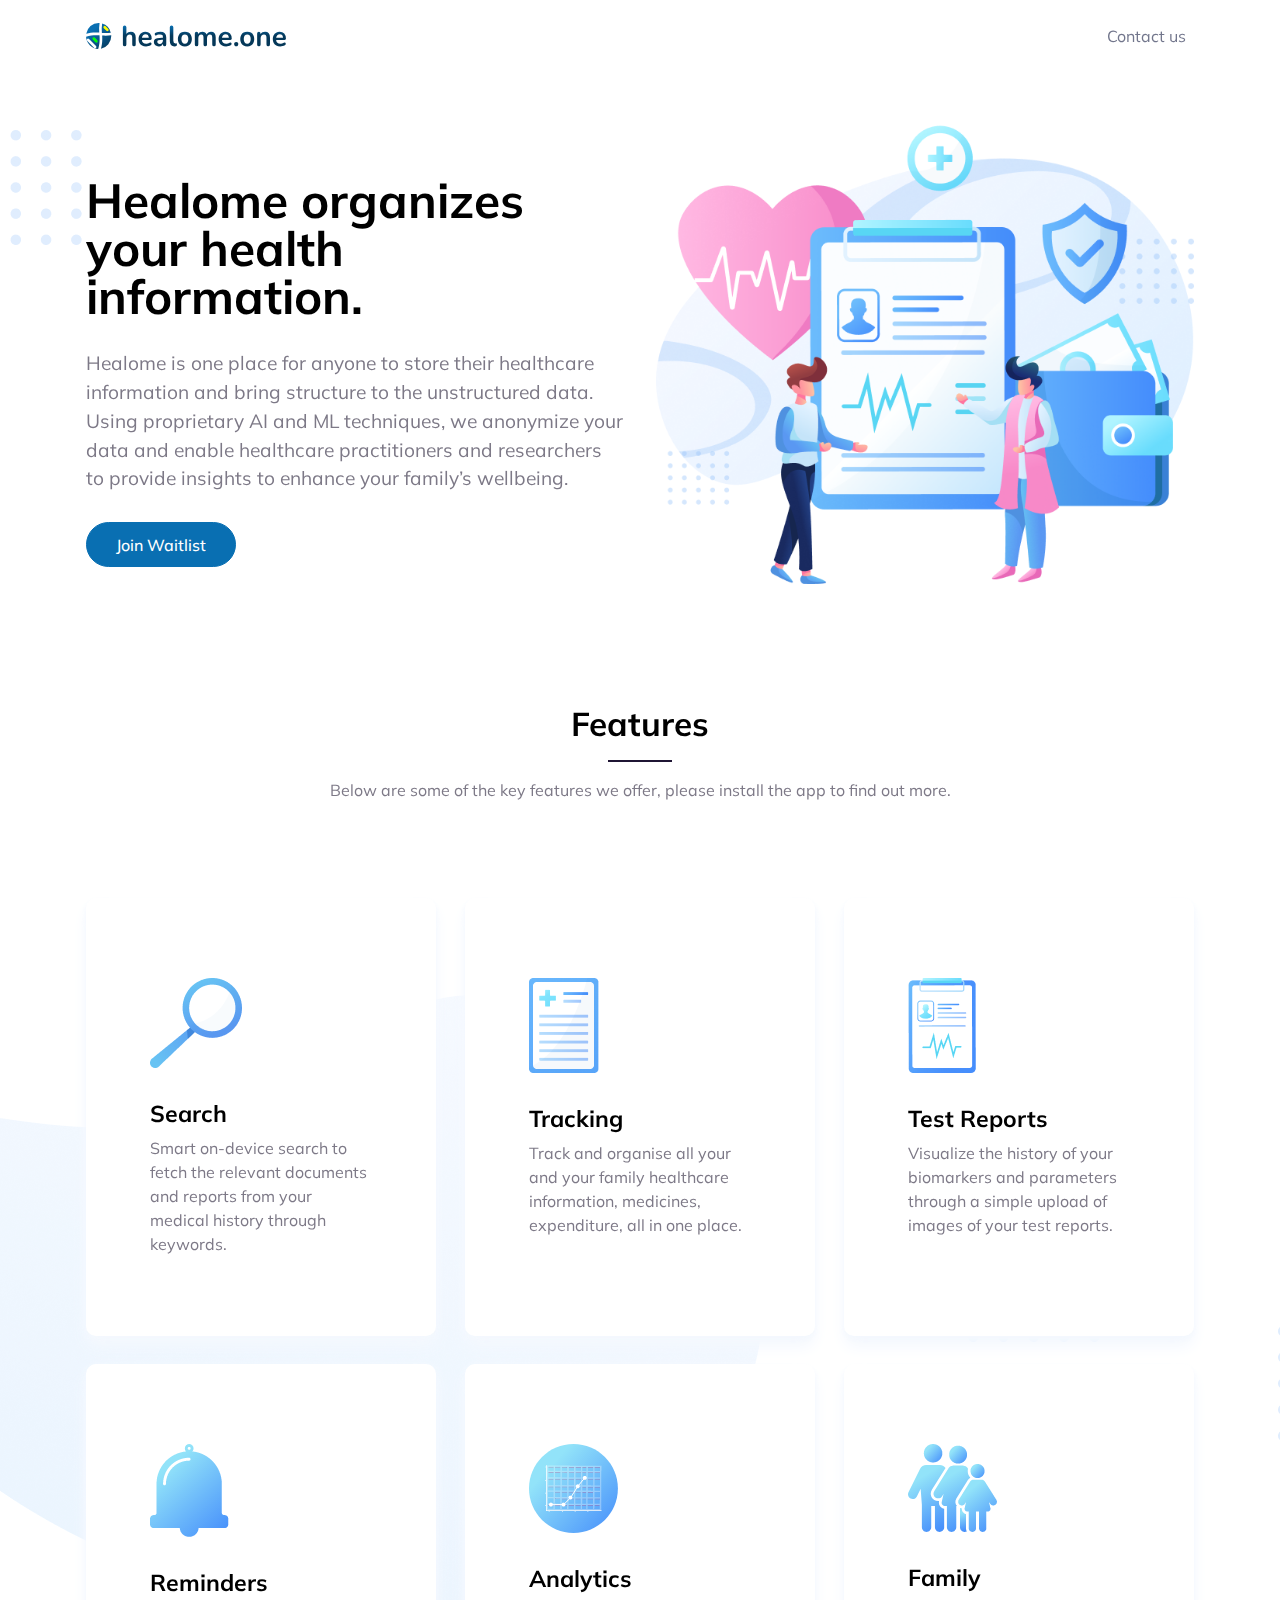
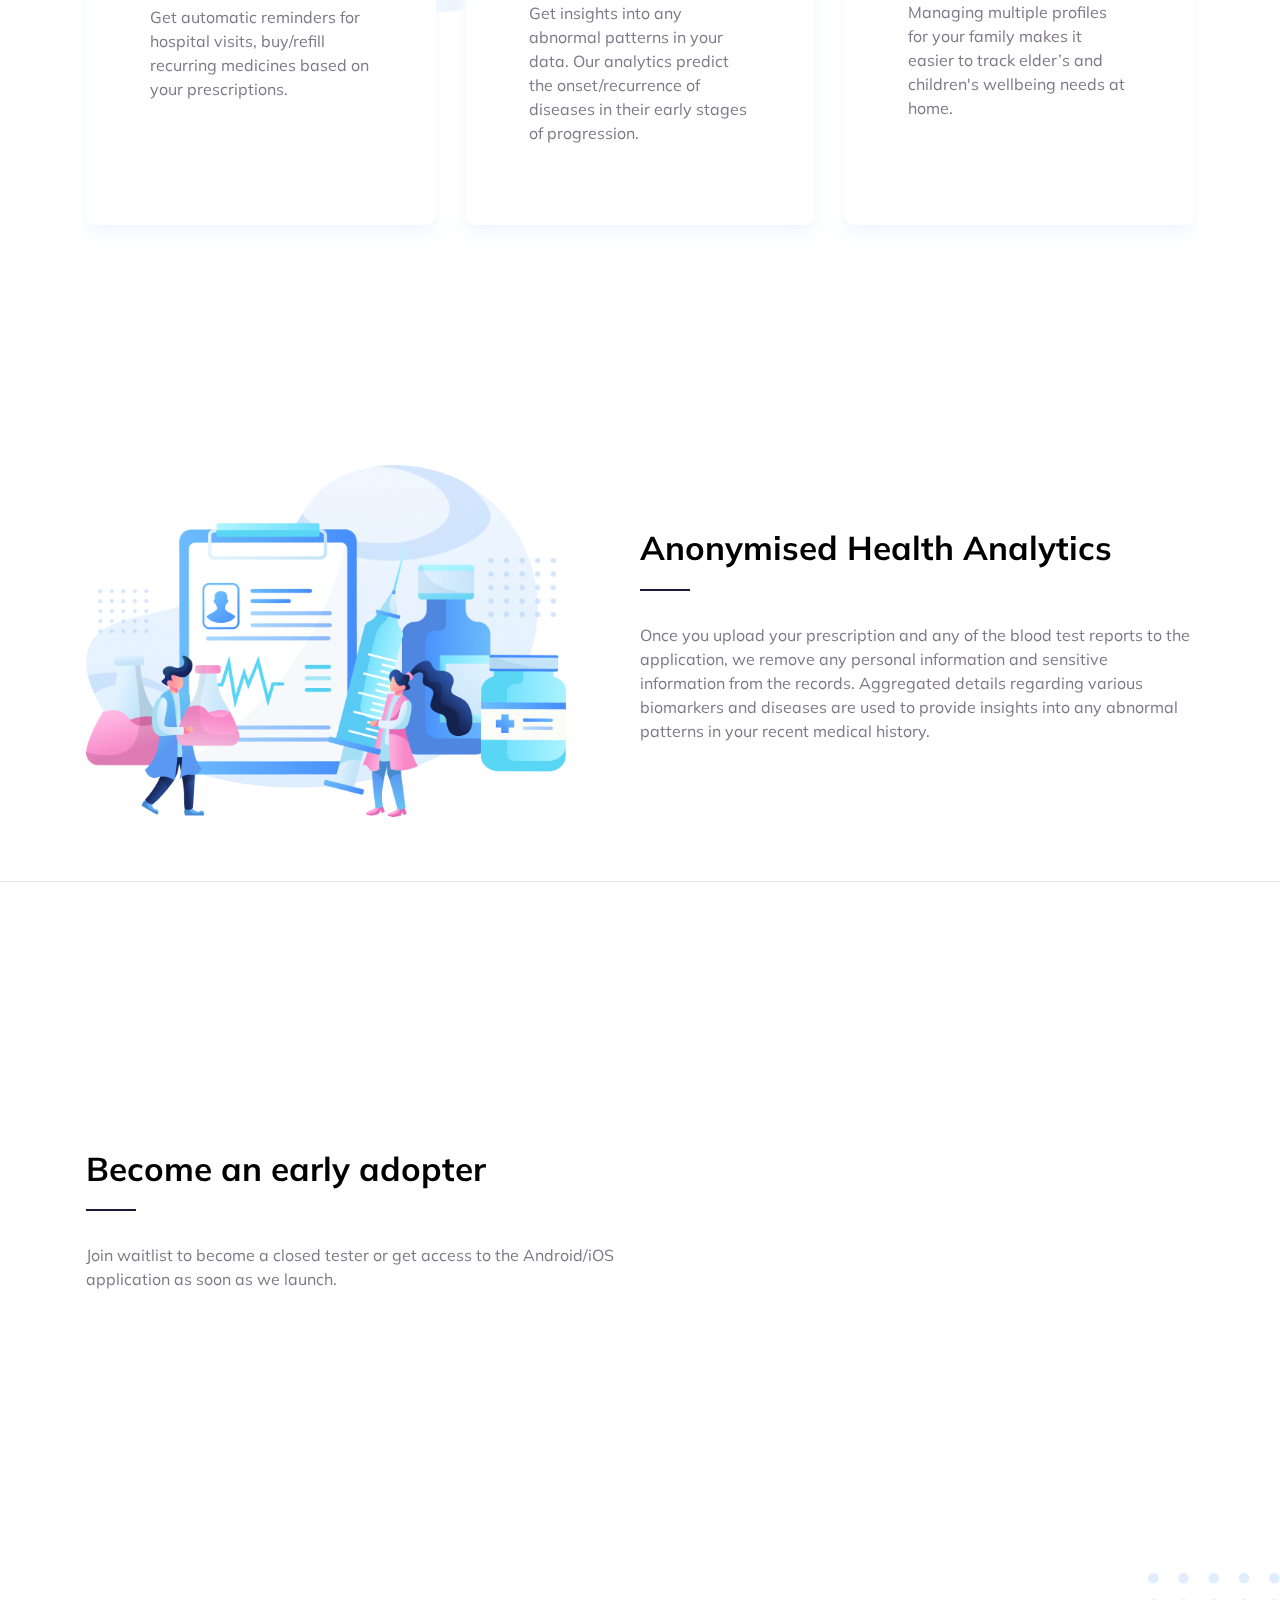
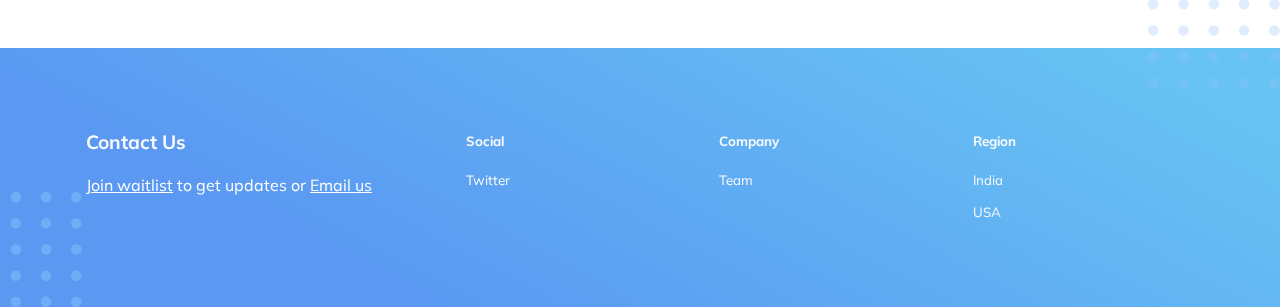
==== commit ed3a89a7: "Update index.html" ====
--- a/index.html
+++ b/index.html
@@ -209,9 +209,9 @@
         <div class="container" id="waitlist">
           <div class="row g-xl-0 align-items-center">
             <div class="col-md-6 text-center text-md-start">
-              <h2 class="fw-bold lh-base">Join Waitlist</h2>
+              <h2 class="fw-bold lh-base">Become an early adopter</h2>
               <hr class="text-dark mx-auto mx-md-0" style="height:2px;width:50px" />
-              <p class="pt-3">Join waitlist to get access to the Android/iOS application as soon as we launch.</p>
+              <p class="pt-3">Join waitlist to become a closed tester or get access to the Android/iOS application as soon as we launch.</p>
             </div>
             <div class="col-md-6 ">
               <iframe src="https://docs.google.com/forms/d/e/1FAIpQLScvz3UHMw9_LpfNUfyhqOARtvBQ8UvGH0m8Sq4HOFKvwZo8uA/viewform?embedded=true" width="100%" height="600" frameborder="0" marginheight="0" marginwidth="0">Loading…</iframe> 
@@ -382,7 +382,7 @@
           <div class="row">
             <div class="col-12 col-lg-4 order-0 order-sm-0 pe-6"><a class="text-decoration-none" href="#"><span class="fw-bold fs-1 text-light">Contact Us</span></a>
               <p class="mt-3 text-white"><a href="#waitlist"><span style="color: #fff; text-decoration: underline;">Join waitlist</span></a> to get updates or
-                <a href="mailto: outreach@healome.one"> 
+                <a href="mailto: contact@healome.one"> 
                       <span style="color: #fff; text-decoration: underline;">Email us</span>
                     </a>
               </p>
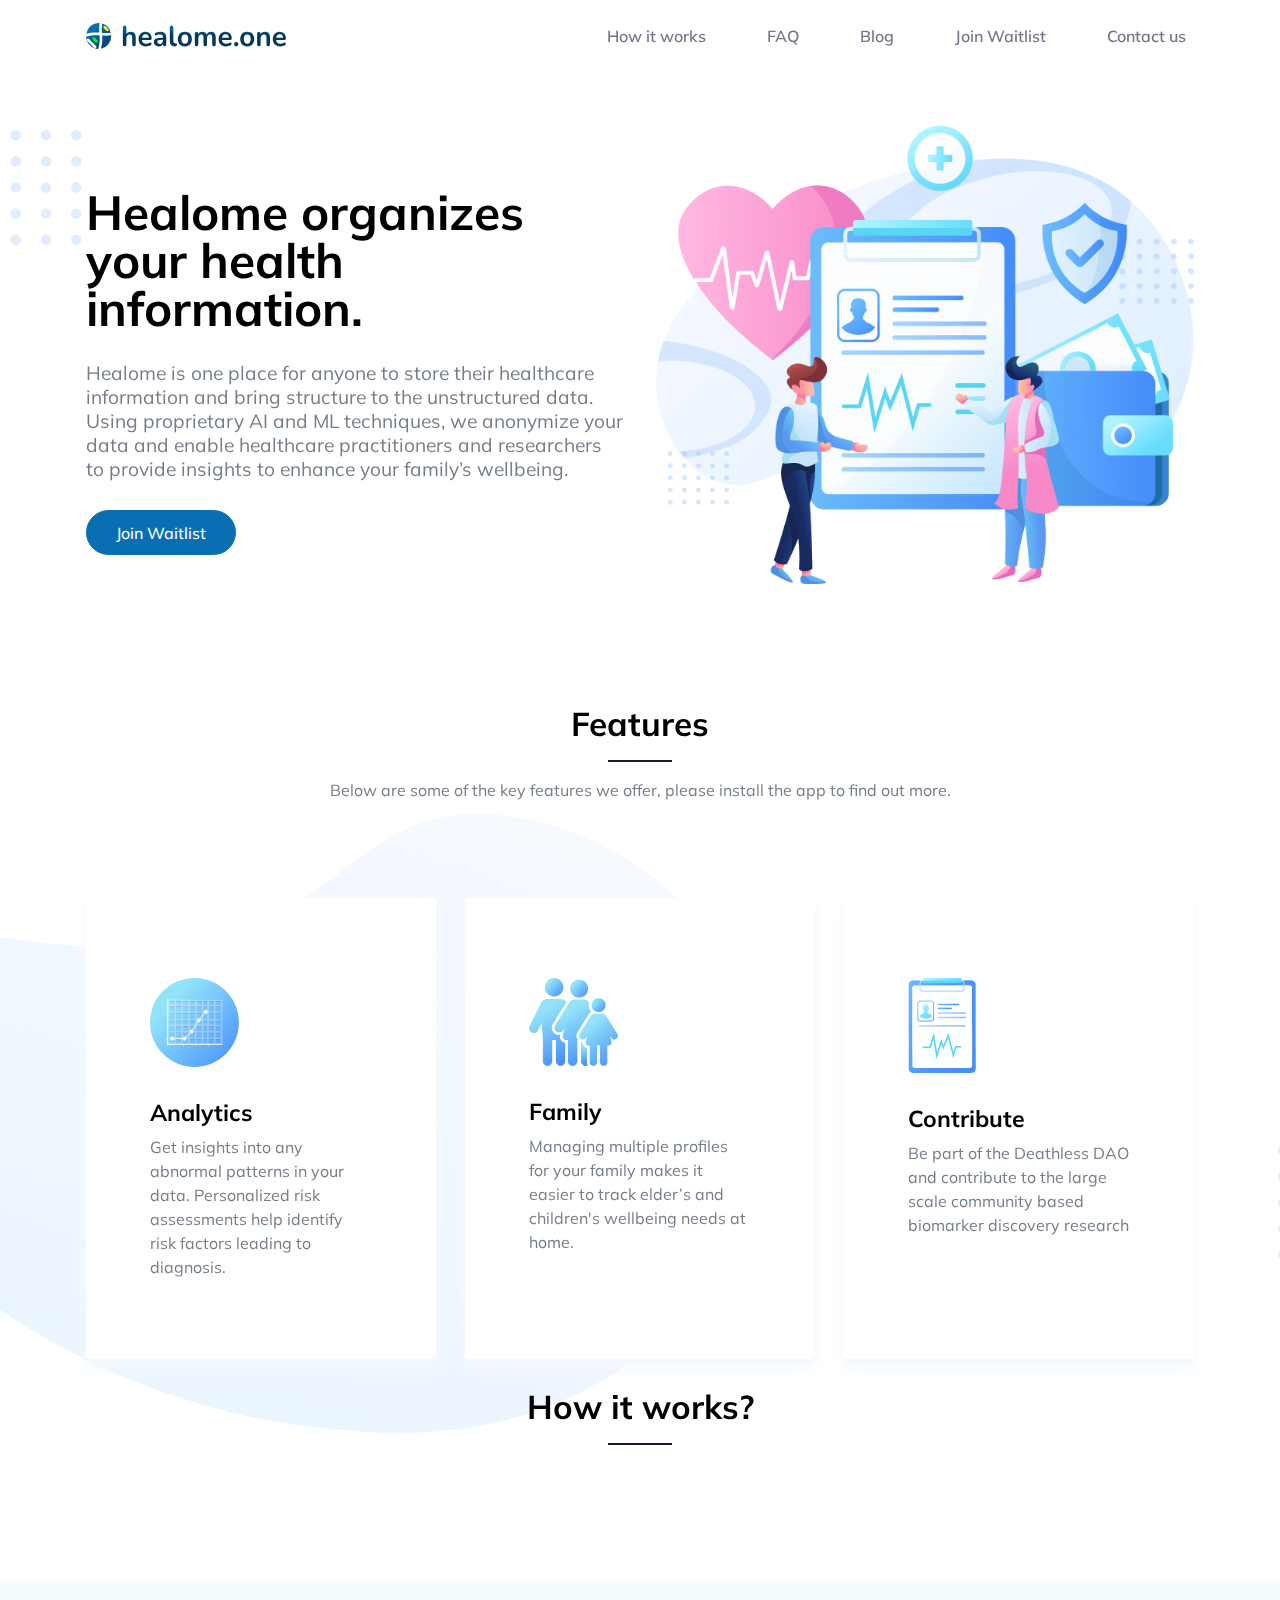
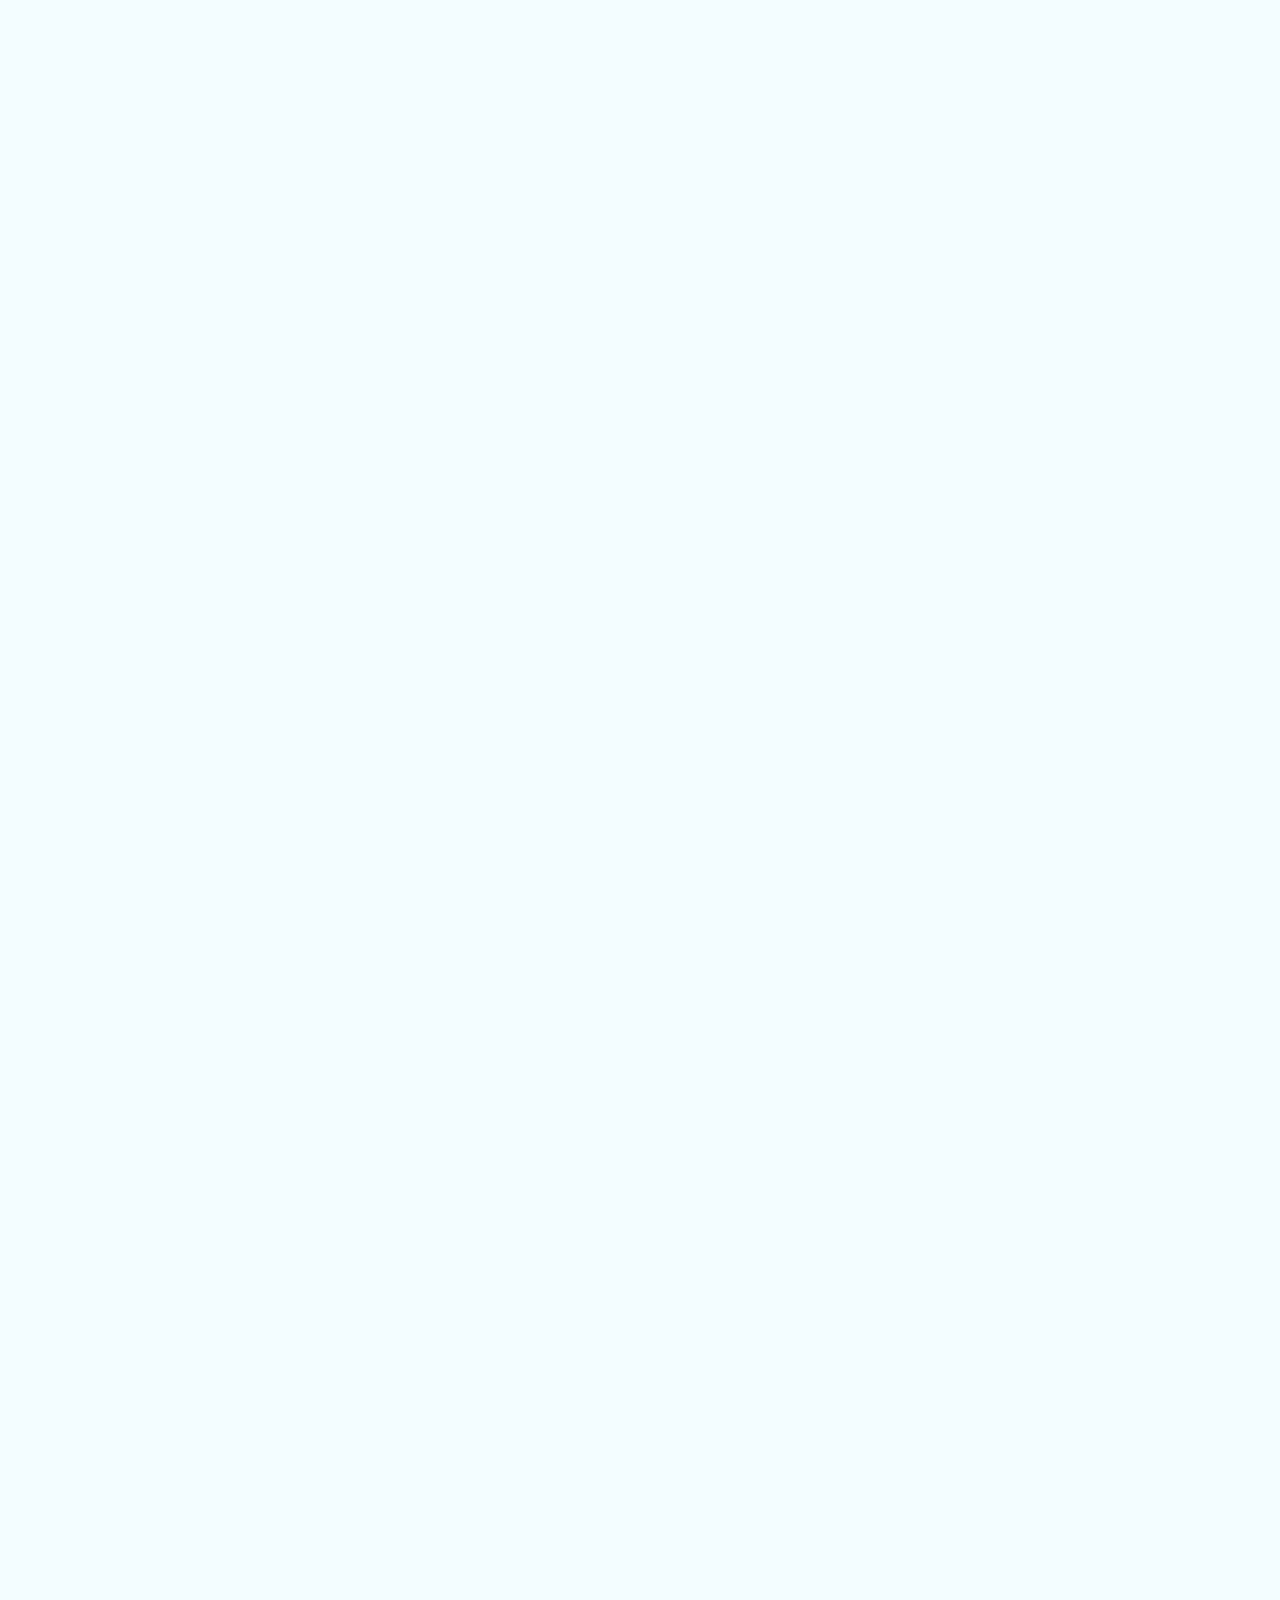
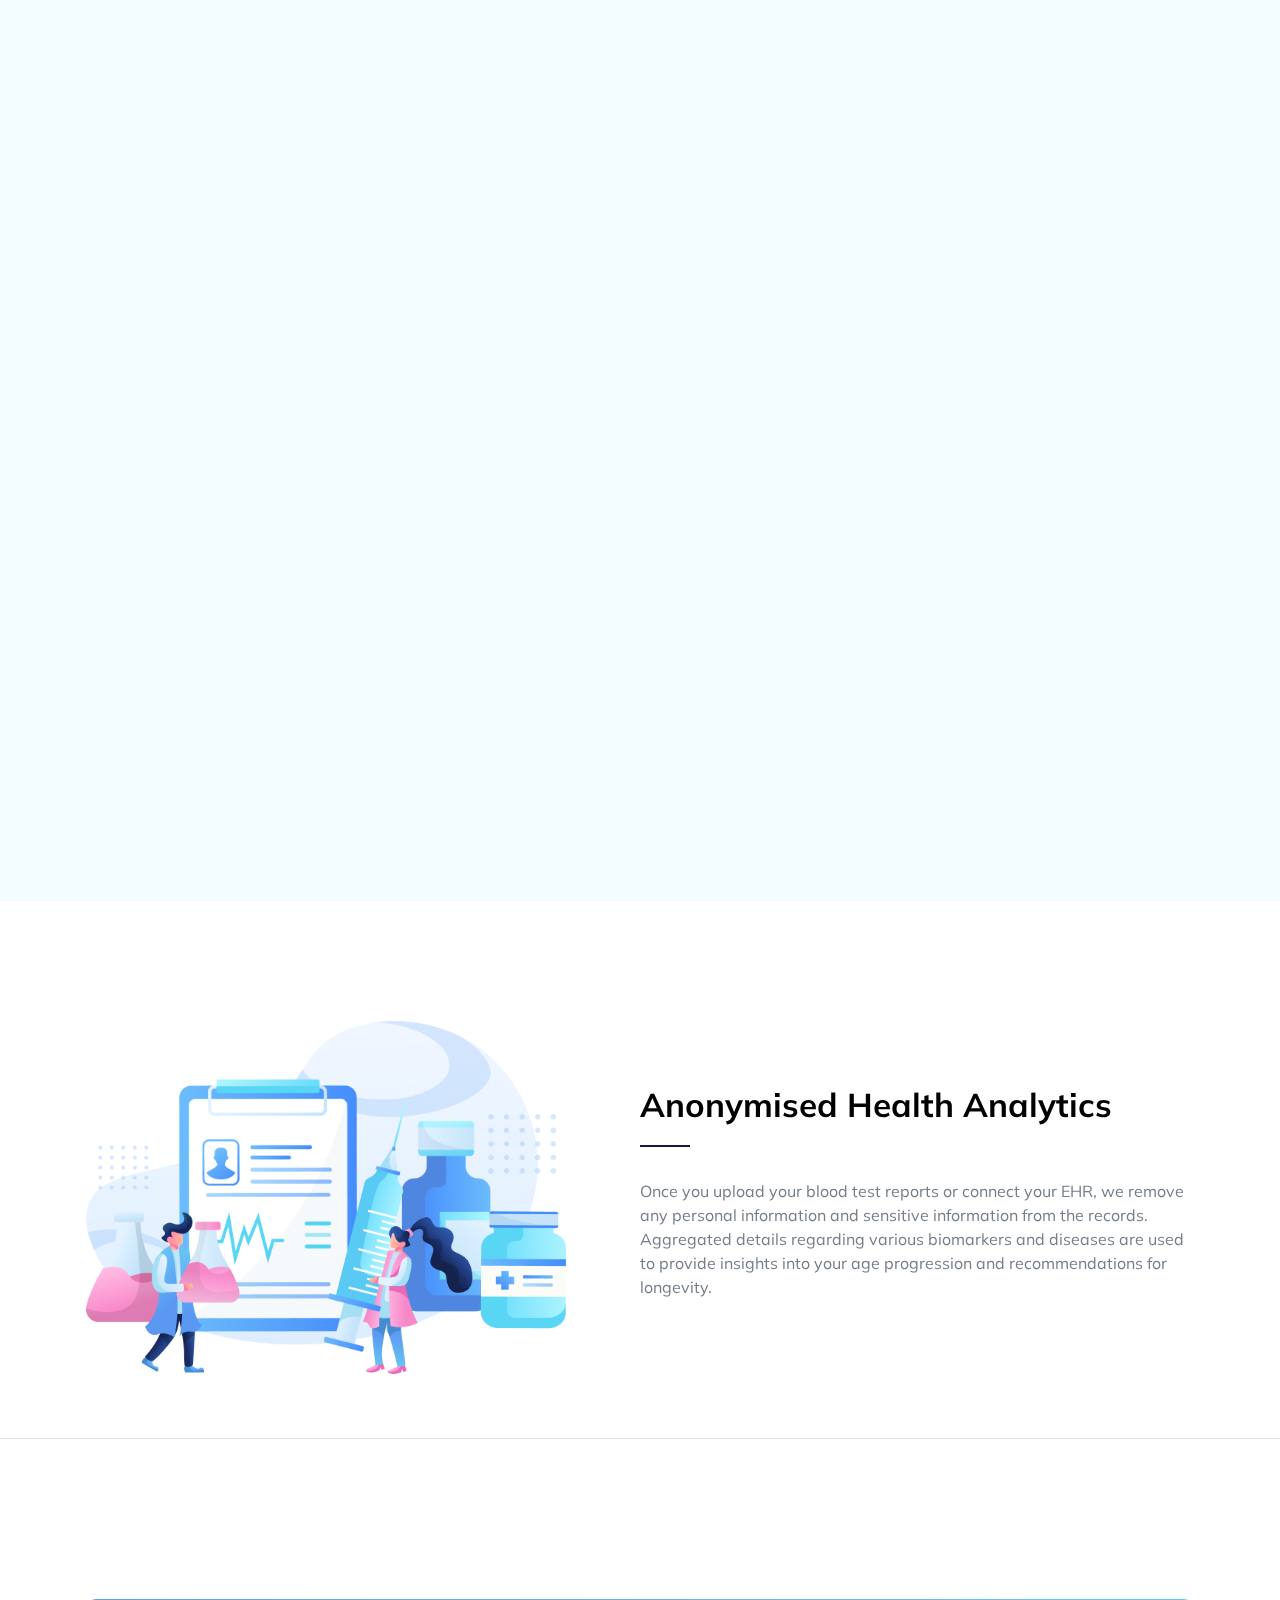
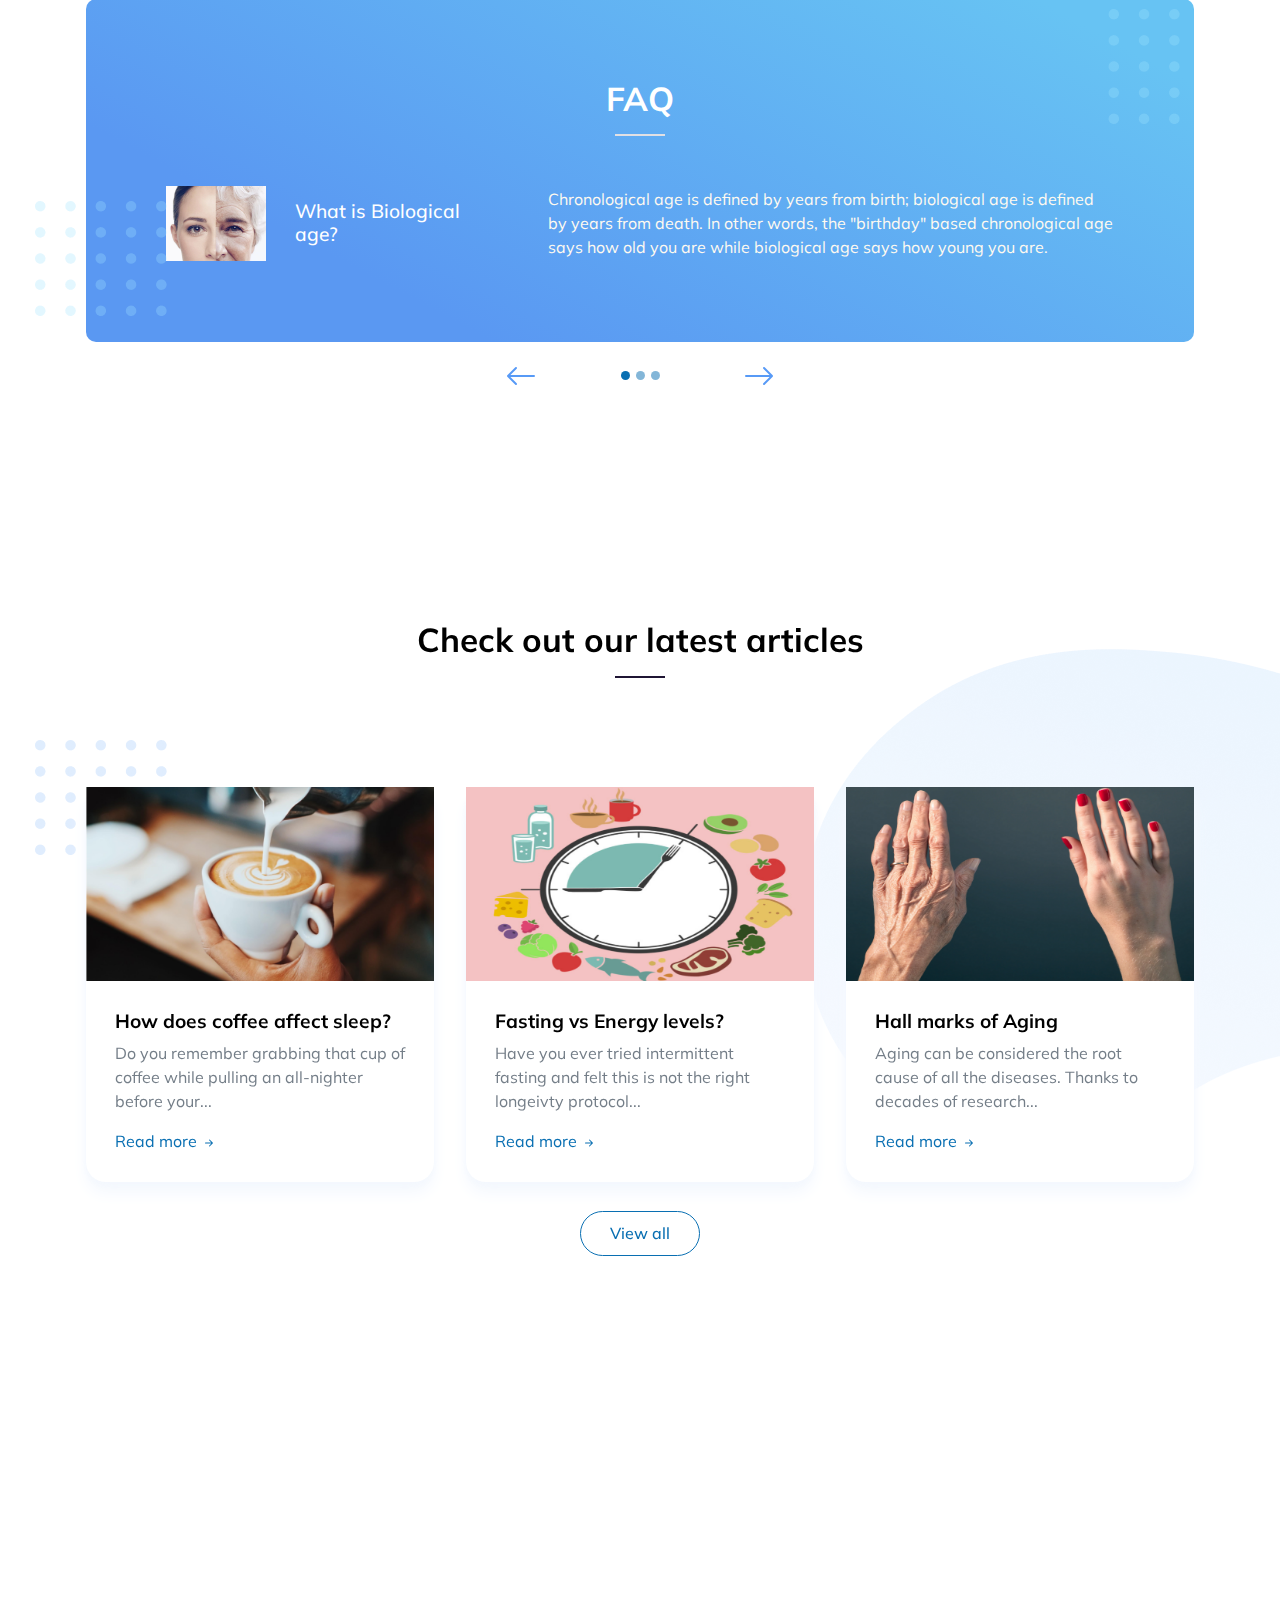
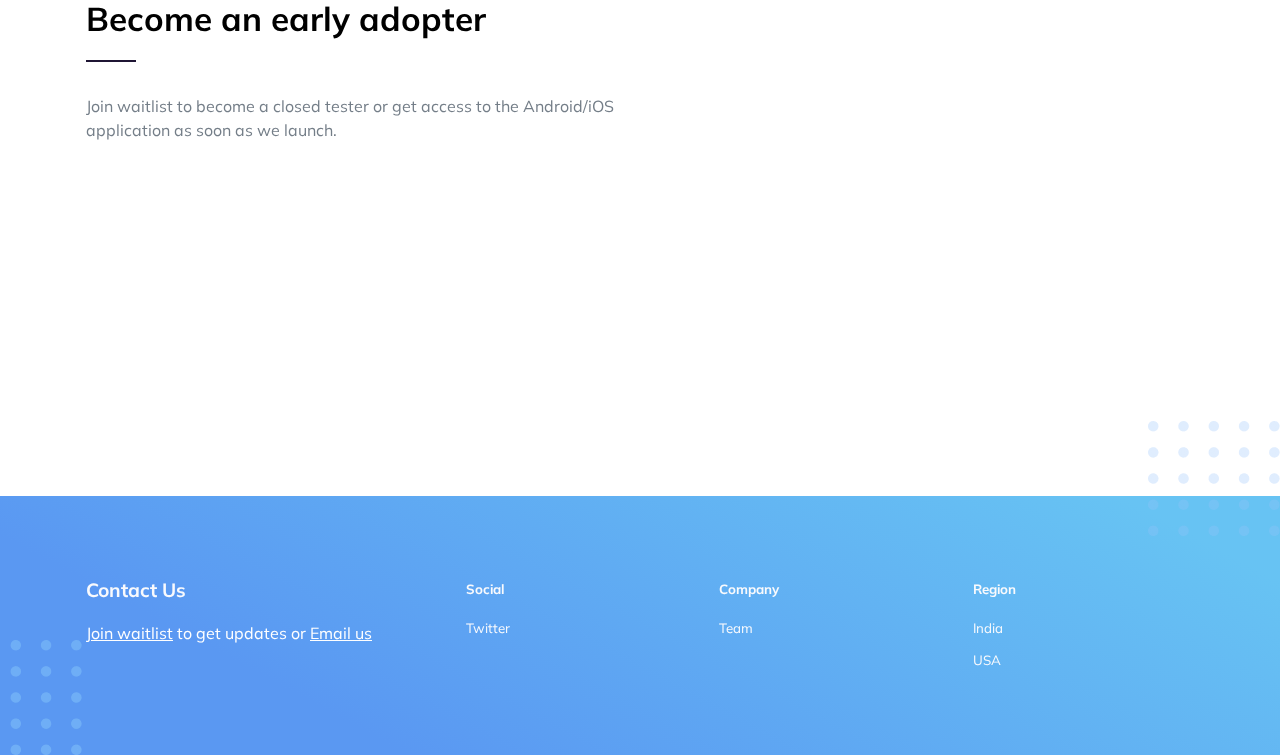
==== commit ec4b8856: "web feature updates" ====
--- a/index.html
+++ b/index.html
@@ -37,6 +37,173 @@
     <meta name="theme-color" content="#ffffff">
 
 
+
+    <!-- For FAQs -->
+<!-- <script>document.getElementsByTagName("html")[0].className += " js";</script>
+
+  <link rel="stylesheet" href="assets/css/style.css"> -->
+
+<!-- End FAQs -->
+
+
+    <!-- ===============================================-->
+    <!--    Stylesheets-->
+    <!-- ===============================================-->
+
+
+<!-- For FAQs -->
+<!-- <script src="assets/js/util.js"></script> 
+<script src="assets/js/main.js"></script>  -->
+
+<!-- End FAQs -->
+
+
+<!-- FOR APP DEMO  -->
+
+
+    <meta name="description" content="">
+    <meta name="viewport" content="width=device-width, initial-scale=1">
+
+    <!--====== Favicon Icon ======-->
+    <link rel="shortcut icon" href="assets_appland/images/favicon.png" type="image/png">
+        
+    <!--====== Animate CSS ======-->
+    <link rel="stylesheet" href="assets_appland/css/animate.css">
+        
+    <!--====== lineicons CSS ======-->
+    <link rel="stylesheet" href="assets_appland/css/lineicons.css">
+        
+    <!--====== Bootstrap CSS ======-->
+    <link rel="stylesheet" href="assets_appland/css/bootstrap.min.css">
+    
+    <!--====== Default CSS ======-->
+    <link rel="stylesheet" href="assets_appland/css/default.css">
+    
+    <!--====== Style CSS ======-->
+    <link rel="stylesheet" href="assets_appland/css/style.css">
+
+    <!-- starting of style for write-delete-rewrite -->
+    <!-- https://codepen.io/hariharker/pen/QNbyjM -->
+
+
+        <style type="text/css">#fragment2
+    {
+      margin-top:-20px;
+    }
+    #fragment1
+    {
+      width: 25em;
+                white-space:nowrap;
+                overflow:hidden;
+                -webkit-animation: frag1type 10s steps(50, end) 0s infinite;
+                animation: frag1type 10s steps(50, end) 0s infinite;
+    }
+    @keyframes frag1type{
+                
+                from { width: 0;}
+                37%{width:25em;}
+                49%{width:0;}
+                100%{width:0;}
+            }
+
+            @-webkit-keyframes frag1type{
+                from { width: 0;}
+                37%{width:25em;}
+                49%{width:0;}
+                100%{width:0;}
+            }
+    #fragment2
+    {
+      opacity: 0;
+                width: 25em;
+                white-space:nowrap;
+                overflow:hidden;
+                -webkit-animation: frag2type 10s steps(50, end) 5s infinite;
+
+                animation: frag2type 10s steps(50, end) 5s infinite;
+    }
+    @keyframes frag2type{
+                
+                from { width: 0; opacity:1; }
+                37%{width:25em;opacity:1; }
+                49%{width:0;opacity:1; }
+                100%{width:0;opacity:1; }
+            }
+
+            @-webkit-keyframes frag2type{
+                from { width: 0; opacity:1; }
+                37%{width:25em;opacity:1; }
+                49%{width:0;opacity:1; }
+                100%{width:0;opacity:1; }
+            }</style>
+    <!-- ending of style for write-delete-rewrite -->
+
+     <!-- Footer style messup correction -->
+     <style>
+     #page-container {
+      position: relative;
+      min-height: 100vh;
+    }
+
+    #content-wrap {
+      padding-bottom: 2.5rem;    /* Footer height */
+    }
+
+    #footer {
+      position: absolute;
+      bottom: 0;
+      width: 100%;
+      height: 2.5rem;            /* Footer height */
+    }
+
+    </style>
+
+    <!-- starting of style for FAQs-->
+
+    <style>
+    .accordion1 {
+      background-color: #eee;
+      color: #444;
+      cursor: pointer;
+      padding: 18px;
+      width: 100%;
+      border: none;
+      text-align: left;
+      outline: none;
+      font-size: 15px;
+      transition: 0.4s;
+    }
+
+    .active1, .accordion1:hover {
+      background-color: #ccc;
+    }
+
+    .accordion1:after {
+      content: '\002B';
+      color: #777;
+      font-weight: bold;
+      float: right;
+      margin-left: 5px;
+    }
+
+    .active1:after {
+      content: "\2212";
+    }
+
+    .panel1 {
+      padding: 0 18px;
+      background-color: white;
+      max-height: 0;
+      overflow: hidden;
+      transition: max-height 0.2s ease-out;
+    }
+</style>
+
+
+
+
+
+
     <!-- ===============================================-->
     <!--    Stylesheets-->
     <!-- ===============================================-->
@@ -65,8 +232,19 @@
         <div class="container"><a class="navbar-brand d-flex align-items-center fw-bold fs-2" href="#"><img style="max-width:200px" class="d-inline-block me-3" src="assets/img/icons/logo.svg" alt="" /></a>
           <button class="navbar-toggler collapsed" type="button" data-bs-toggle="collapse" data-bs-target="#navbarSupportedContent" aria-controls="navbarSupportedContent" aria-expanded="false" aria-label="Toggle navigation"><span class="navbar-toggler-icon"></span></button>
           <div class="collapse navbar-collapse border-top border-lg-0 mt-4 mt-lg-0" id="navbarSupportedContent">
+
             <ul class="navbar-nav ms-auto pt-2 pt-lg-0">
-              <li class="nav-item"><a class="nav-link" href="#contact">Contact us</a></li>
+              <!--                       <li class="nav-item" style="user-select: text;"><a class="nav-link" href="#contact" style="user-select: text;">Features</a></li> -->
+            
+                      <li class="nav-item" style="user-select: text;"><a class="nav-link" href="#features_showcase" style="user-select: text;">How it works</a></li>
+
+                       <li class="nav-item" style="user-select: text;"><a class="nav-link" href="#testimonial" style="user-select: text;">FAQ</a></li>
+
+                      <li class="nav-item" style="user-select: text;"><a class="nav-link" href="#blogs" style="user-select: text;">Blog</a></li>
+
+                      <li class="nav-item" style="user-select: text;"><a class="nav-link" href="#waitlist" style="user-select: text;">Join Waitlist</a></li>
+
+                      <li class="nav-item" style="user-select: text;"><a class="nav-link" href="#contact" style="user-select: text;">Contact us</a></li>
             </ul>
           </div>
         </div>
@@ -107,58 +285,15 @@
               <p>Below are some of the key features we offer, please install the app to find out more.</p>
             </div>
           </div>
+
           <div class="row justify-content-center h-100 pt-7 g-4">
-            <div class="col-sm-9 col-md-4">
-              <div class="card h-100 w-100 shadow rounded-lg p-3 p-md-2 p-lg-3 p-xl-5">
-                <div class="card-body text-center text-md-start">
-                  <div class="py-3"><img class="img-fluid" src="assets/img/illustrations/search.png" height="90" alt="" /></div>
-                  <div class="py-3">
-                    <h4 class="fw-bold card-title">Search</h4>
-                    <p class="card-text">Smart on-device search to fetch the relevant documents and reports from your medical history through keywords.</p>
-                  </div>
-                </div>
-              </div>
-            </div>
-            <div class="col-sm-9 col-md-4">
-              <div class="card h-100 w-100 shadow rounded-lg p-3 p-md-2 p-lg-3 p-xl-5">
-                <div class="card-body text-center text-md-start">
-                  <div class="py-3"><img class="img-fluid" src="assets/img/illustrations/tracking.png" height="90" alt="" /></div>
-                  <div class="py-3">
-                    <h4 class="fw-bold card-title">Tracking</h4>
-                    <p class="card-text">Track and organise all your and your family healthcare information, medicines, expenditure,  all in one place.</p>
-                  </div>
-                </div>
-              </div>
-            </div>
-            <div class="col-sm-9 col-md-4">
-              <div class="card h-100 w-100 shadow rounded-lg p-3 p-md-2 p-lg-3 p-xl-5">
-                <div class="card-body text-center text-md-start">
-                  <div class="py-3"><img class="img-fluid" src="assets/img/illustrations/details-info.png" height="90" alt="" /></div>
-                  <div class="py-3">
-                    <h4 class="fw-bold card-title">Test Reports</h4>
-                    <p class="card-text">Visualize the history of your biomarkers and parameters through a simple upload of images of your test reports.</p>
-                  </div>
-                </div>
-              </div>
-            </div>
-            <div class="col-sm-9 col-md-4">
-              <div class="card h-100 w-100 shadow rounded-lg p-3 p-md-2 p-lg-3 p-xl-5">
-                <div class="card-body text-center text-md-start">
-                  <div class="py-3"><img class="img-fluid" src="assets/img/illustrations/alerts.png" height="90" alt="" /></div>
-                  <div class="py-3">
-                    <h4 class="fw-bold card-title">Reminders</h4>
-                    <p class="card-text">Get automatic reminders for hospital visits, buy/refill recurring medicines based on your prescriptions.</p>
-                  </div>
-                </div>
-              </div>
-            </div>
             <div class="col-sm-9 col-md-4">
               <div class="card h-100 w-100 shadow rounded-lg p-3 p-md-2 p-lg-3 p-xl-5">
                 <div class="card-body text-center text-md-start">
                   <div class="py-3"><img class="img-fluid" src="assets/img/illustrations/analytics.png" height="90" alt="" /></div>
                   <div class="py-3">
                     <h4 class="fw-bold card-title">Analytics</h4>
-                    <p class="card-text">Get insights into any abnormal patterns in your data. Our analytics predict the onset/recurrence of diseases in their early stages of progression.</p>
+                    <p class="card-text">Get insights into any abnormal patterns in your data. Personalized risk assessments help identify risk factors leading to diagnosis.</p>
                   </div>
                 </div>
               </div>
@@ -174,13 +309,112 @@
                 </div>
               </div>
             </div>
-          <!-- 
-            <div class="text-center py-4">
-              <button class="btn btn-lg btn-outline-primary rounded-pill" type="submit">Learn more </button>
-            </div>
-          --> 
-          </div>
-        </div>
+            <div class="col-sm-9 col-md-4">
+              <div class="card h-100 w-100 shadow rounded-lg p-3 p-md-2 p-lg-3 p-xl-5">
+                <div class="card-body text-center text-md-start">
+                  <div class="py-3"><img class="img-fluid" src="assets/img/illustrations/details-info.png" height="90" alt="" /></div>
+                  <div class="py-3">
+                    <h4 class="fw-bold card-title">Contribute</h4>
+                    <p class="card-text">Be part of the Deathless DAO and contribute to the large scale community based biomarker discovery research</p>
+                  </div>
+                </div>
+              </div>
+            </div>
+
+
+<!-- HOW IT WORKS  -->
+
+        <div class="container-lg" style="user-select: text;">
+          <div class="row justify-content-center" style="user-select: text;">
+            <div class="col-3 text-center" style="user-select: text;">
+              <h2 class="fw-bold" style="user-select: text;">How it works?</h2>
+              <hr class="w-25 mx-auto text-dark" style="height: 2px; user-select: text;">
+            </div>
+          </div>
+        </div>
+        </div>
+      </section>
+
+
+          <!-- APP DEMO -->
+
+<section id=features_showcase class="about-area pt-70 pb-120">
+        <div class="container">
+            <div class="row align-items-center">
+                <div class="col-lg-6">
+                    <div class="about-image mt-50 wow fadeInLeftBig" data-wow-duration="1.3s" data-wow-delay="0.5s">
+                        <div class="about-shape"></div>
+                        <img class="app" src="assets_appland/images/home_biologicalage.png" alt="app">
+                    </div> <!-- about image -->
+                </div>
+                <div class="col-lg-6">
+                    <div class="about-content mt-50 wow fadeInRightBig" data-wow-duration="1.3s" data-wow-delay="0.5s">
+                        <div class="section-title">
+                            <h3 class="title">Learn True Age</h3>
+                            <p class="text">Order a blood test for at home collection or upload the reports with one click to learn your Age</p>
+                        </div> <!-- section title -->
+                        <a href="#waitlist" rel="nofollow" class="main-btn">Get Full Version</a>
+                    </div> <!-- about content -->
+                </div>
+            </div> <!-- row -->
+        </div> <!-- container -->
+    </section>
+
+
+    <section id="about" class="about-area pt-70 pb-120">
+        <div class="container", style = "top:-80px">
+            <div class="row align-items-center">
+               
+                <div class="col-lg-6">
+                    <div class="about-content mt-50 wow fadeInRightBig" data-wow-duration="1.3s" data-wow-delay="0.5s">
+                        <div class="section-title">
+                              <h3 class="title">Track Habits</h3>
+                              <p class="text">Track all your health habits through wearablest at One place</p>
+                        </div> <!-- section title -->
+                        <a href="#waitlist" rel="nofollow" class="main-btn">Get Full Version</a>
+                    </div> <!-- about content -->
+                </div>
+
+             <div class="col-lg-6">
+                    <div class="about-image mt-50 wow fadeInLeftBig" data-wow-duration="1.3s" data-wow-delay="0.5s">
+                        <div class="about-shape"></div>
+                        <img class="app" src="assets_appland/images/track_habits.png" alt="app">
+                    </div> <!-- about image -->
+                </div>
+            </div> <!-- row -->
+        </div> <!-- container -->
+    </section>
+    
+  <section id="about" class="about-area pt-70 pb-120">
+          <div class="container", style = "top:-80px">
+              <div class="row align-items-center">
+                  <div class="col-lg-6">
+                      <div class="about-image mt-50 wow fadeInLeftBig" data-wow-duration="1.3s" data-wow-delay="0.5s">
+                          <div class="about-shape"></div>
+                          <img class="app" src="assets_appland/images/intake1.png" alt="app">
+                      </div> <!-- about image -->
+                  </div>
+                  <div class="col-lg-6">
+                      <div class="about-content mt-50 wow fadeInRightBig" data-wow-duration="1.3s" data-wow-delay="0.5s">
+                          <div class="section-title">
+                           <h3 class="title">Learn Correlations</h3>
+                            <p class="text">Track temporal impact of your habits like exercising, intermittent fasting, coffee, alcohol intake on the sleep, energy efficiencies and the organ specific age acceleration/deceleration</p>
+                          </div> <!-- section title -->
+                          <a href="#waitlist" rel="nofollow" class="main-btn">Get Full Version</a>
+                      </div> <!-- about content -->
+                  </div>
+              </div> <!-- row -->
+          </div> <!-- container -->
+      </section>
+        <!--/.bg-holder-->
+
+      </section>
+
+
+
+
+
+
       </section>
       <section class="py-6 py-lg-8">
         <div class="bg-holder" style="background-position:right bottom;background-size:auto;margin-top:50px;">
@@ -192,7 +426,7 @@
             <div class="col-md-6 text-center text-md-start">
               <h2 class="fw-bold lh-base">Anonymised Health Analytics</h2>
               <hr class="text-dark mx-auto mx-md-0" style="height:2px;width:50px" />
-              <p class="pt-3">Once you upload your prescription and any of the blood test reports to the application, we remove any personal information and sensitive information from the records. Aggregated details regarding various biomarkers and diseases are used to provide insights into any abnormal patterns in your recent medical history.</p>
+              <p class="pt-3">Once you upload your blood test reports or connect your EHR, we remove any personal information and sensitive information from the records. Aggregated details regarding various biomarkers and diseases are used to provide insights into your age progression and recommendations for longevity.</p>
             <!--  
               <div class="py-3">
                 <button class="btn btn-lg btn-outline-primary rounded-pill" type="submit">Learn more </button>
@@ -205,6 +439,160 @@
 
         <br>
         <br><hr><br>
+
+
+
+
+
+      <section class="py-8" id="testimonial">
+        <div class="container">
+          <div class="bg-holder z-index-1" style="background-image:url(assets/img/illustrations/dot.png);background-position:right top;background-size:auto;margin-left:-30px;margin-top:10px;filter:contrast(1.5);">
+          </div>
+      
+          <div class="bg-holder z-index-1" style="background-image:url(assets/img/illustrations/dot-2.png);background-position:left bottom;background-size:auto;margin-left:-35px;margin-top:-65px;filter:contrast(1.5);">
+          </div>
+      
+          <div class="carousel slide" id="carouselExampleDark" data-bs-ride="carousel">
+            <div class="carousel-inner">
+              <div class="carousel-item active" data-bs-interval="10000">
+                <div class="row h-100">
+                  <div class="col-12">
+                    <div class="card text-white bg-primary-gradient">
+                      <div class="card-body p-4 p-md-4 p-lg-7">
+                        <h2 class="fw-bold text-white text-center">FAQ</h2>
+                        <hr class="mx-auto" style="height:2px;width:50px" />
+                        <div class="d-md-flex align-items-md-center mt-5 text-center text-md-start"><img class="img-fluid me-4 me-md-3 me-lg-4" src="assets/img/gallery/biological_age.webp" width="100" alt="" />
+                          <div class="w-md-25 my-3">
+                            <h5 class="mb-0 fw-medium text-white">What is Biological age?</h5>
+                            <!-- <p class="fw-normal mb-0">Founder Circle</p> -->
+                          </div>
+                          <div class="w-md-75">
+                            <p class="card-text ms-md-5" style ="color:floralwhite;">Chronological age is defined by years from birth; biological age is defined by years from death. In other words, the "birthday" based chronological age says how old you are while biological age says how young you are.</p>
+                          </div>
+                        </div>
+                      </div>
+                    </div>
+                  </div>
+                </div>
+              </div>
+              <div class="carousel-item" data-bs-interval="2000">
+                <div class="row h-100">
+                  <div class="col-12">
+                    <div class="card text-white bg-primary-gradient">
+                      <div class="card-body p-4 p-md-4 p-lg-7">
+                        <h2 class="fw-bold text-white text-center">FAQ</h2>
+                        <hr class="mx-auto" style="height:2px;width:50px" />
+                        <div class="d-md-flex align-items-md-center mt-5 text-center text-md-start"><img class="img-fluid me-4 me-md-3 me-lg-4" src="assets/img/gallery/age_calculation.jpg" width="100" alt="" />
+                          <div class="w-md-25 my-3">
+                            <h5 class="mb-0 fw-medium text-white">How is Biological age calculated?</h5>
+                            <!-- <p class="fw-normal mb-0">UI/UX Designer</p> -->
+                          </div>
+                          <div class="w-md-75">
+                            <p class="card-text ms-md-5" style ="color:floralwhite;"> Our ML based clock is trained on large open and closed datasets to track and mesaure age progression from various biomarkers. These are then validated using kaplan meir curves and cox-hazard proportional survival models.</p>
+                          </div>
+                        </div>
+                      </div>
+                    </div>
+                  </div>
+                </div>
+              </div>
+              <div class="carousel-item">
+                <div class="row h-100">
+                  <div class="col-12">
+                    <div class="card text-white bg-primary-gradient">
+                      <div class="card-body p-4 p-md-4 p-lg-7">
+                        <h2 class="fw-bold text-white text-center">FAQ</h2>
+                        <hr class="mx-auto" style="height:2px;width:50px" />
+                        <div class="d-md-flex align-items-md-center mt-5 text-center text-md-start"><img class="img-fluid me-4 me-md-3 me-lg-4" src="assets/img/gallery/research_enagement.jpg" width="100" alt="" />
+                          <div class="w-md-25 my-3">
+                            <h5 class="mb-0 fw-medium text-white" style = "color:gray;"> How do I engage in the research?</h5>
+                            <!-- <p class="fw-normal mb-0">Web Designer</p> -->
+                          </div>
+                          <div class="w-md-75">
+                            <p class="card-text ms-md-5" style ="color:floralwhite;">Download the app, get tested and start your age optimization journey. You can choose to share you anonymized data for reserach and earn $HEAL and $LIFE of Deathless DAO</p>
+                          </div>
+                        </div>
+                      </div>
+                    </div>
+                  </div>
+                </div>
+              </div>
+            </div>
+            <div class="row mt-4 flex-center">
+              <div class="col-4 col-sm-5 text-end position-relative z-index-2"><a class="carousel-control-prev carousel-icon z-index-2" href="#carouselExampleDark" role="button" data-bs-slide="prev"><span class="carousel-control-prev-icon" aria-hidden="true"></span><span class="visually-hidden">Previous</span></a></div>
+              <div class="col-auto position-relative z-index-2">
+                <ol class="carousel-indicators">
+                  <li class="active" data-bs-target="#carouselExampleDark" data-bs-slide-to="0"></li>
+                  <li data-bs-target="#carouselExampleDark" data-bs-slide-to="1"></li>
+                  <li data-bs-target="#carouselExampleDark" data-bs-slide-to="2"></li>
+                </ol>
+              </div>
+              <div class="col-4 col-sm-5 position-relative z-index-2"><a class="carousel-control-next carousel-icon z-index-2" href="#carouselExampleDark" role="button" data-bs-slide="next"><span class="carousel-control-next-icon" aria-hidden="true"></span><span class="visually-hidden">Next</span></a></div>
+            </div>
+          </div>
+        </div>
+      </section>
+
+      
+      <section id = "blogs">
+        <div class="bg-holder" style="background-image:url(assets/img/illustrations/article-bg.png);background-position:right center;background-size:auto;">
+        </div>
+        
+        <div class="container-lg">
+          <div class="bg-holder" style="background-image:url(assets/img/illustrations/dot-2.png);background-position:left top;background-size:initial;margin-top:120px;margin-left:-35px;">
+          </div>
+        
+          <div class="row flex-center">
+            <div class="col-auto text-center">
+              <h2 class="fw-bold">Check out our latest articles</h2>
+              <hr class="mx-auto text-dark" style="height:2px;width:50px" />
+            </div>
+          </div>
+          <div class="row h-100 justify-content-center pt-6">
+            <div class="col-12 col-sm-9 col-md-4 mt-4">
+              <div class="card h-100 rounded-3 shadow"><img src="assets/img/gallery/coffee_sleep_r.png" alt="" />
+                <div class="card-body p-4 text-center text-md-start">
+                  <h5 class="fw-bold">How does coffee affect sleep?</h5>
+                  <p class="card-text">Do you remember grabbing that cup of coffee while pulling an all-nighter before your...</p><a class="stretched-link text-decoration-none" href="#" role="button">Read more
+                    <svg class="bi bi-arrow-right-short" xmlns="http://www.w3.org/2000/svg" width="16" height="16" fill="currentColor" viewBox="0 0 16 16">
+                      <path fill-rule="evenodd" d="M4 8a.5.5 0 0 1 .5-.5h5.793L8.146 5.354a.5.5 0 1 1 .708-.708l3 3a.5.5 0 0 1 0 .708l-3 3a.5.5 0 0 1-.708-.708L10.293 8.5H4.5A.5.5 0 0 1 4 8z"></path>
+                    </svg></a>
+                </div>
+              </div>
+            </div>
+            <div class="col-12 col-sm-9 col-md-4 mt-4">
+              <div class="card h-100 rounded-3 shadow"><img src="assets/img/gallery/fasting_energy_r.png" alt="" />
+                <div class="card-body p-4 text-center text-md-start">
+                  <h5 class="fw-bold">Fasting vs Energy levels?</h5>
+                  <p class="card-text">Have you ever tried intermittent fasting and felt this is not the right longeivty protocol...</p><a class="stretched-link text-decoration-none" href="#" role="button">Read more
+                    <svg class="bi bi-arrow-right-short" xmlns="http://www.w3.org/2000/svg" width="16" height="16" fill="currentColor" viewBox="0 0 16 16">
+                      <path fill-rule="evenodd" d="M4 8a.5.5 0 0 1 .5-.5h5.793L8.146 5.354a.5.5 0 1 1 .708-.708l3 3a.5.5 0 0 1 0 .708l-3 3a.5.5 0 0 1-.708-.708L10.293 8.5H4.5A.5.5 0 0 1 4 8z"></path>
+                    </svg></a>
+                </div>
+              </div>
+            </div>
+            <div class="col-12 col-sm-9 col-md-4 mt-4">
+              <div class="card h-100 rounded-3 shadow"><img src="assets/img/gallery/hallmarks_aging_r.png" alt="" />
+                <div class="card-body p-4 text-center text-md-start">
+                  <h5 class="fw-bold">Hall marks of Aging</h5>
+                  <p class="card-text">Aging can be considered the root cause of all the diseases. Thanks to decades of research...</p><a class="stretched-link text-decoration-none" href="#" role="button">Read more
+                    <svg class="bi bi-arrow-right-short" xmlns="http://www.w3.org/2000/svg" width="16" height="16" fill="currentColor" viewBox="0 0 16 16">
+                      <path fill-rule="evenodd" d="M4 8a.5.5 0 0 1 .5-.5h5.793L8.146 5.354a.5.5 0 1 1 .708-.708l3 3a.5.5 0 0 1 0 .708l-3 3a.5.5 0 0 1-.708-.708L10.293 8.5H4.5A.5.5 0 0 1 4 8z"></path>
+                    </svg></a>
+                </div>
+              </div>
+            </div>
+            <div class="text-center pt-4 z-index-2">
+              <button class="btn btn-lg btn-outline-primary rounded-pill z-index-2 hover-top" type="submit">View all</button>
+            </div>
+          </div>
+        </div>
+      </section>
+   
+
+
+
+
         
         <div class="container" id="waitlist">
           <div class="row g-xl-0 align-items-center">
@@ -223,6 +611,33 @@
         <!--/.bg-holder-->
 
       </section>
+
+
+
+
+      <!--====== Jquery js ======-->
+    <script src="assets_appland/js/vendor/jquery-1.12.4.min.js"></script>
+    <script src="assets_appland/js/vendor/modernizr-3.7.1.min.js"></script>
+    
+    <!--====== Bootstrap js ======-->
+    <script src="assets_appland/js/popper.min.js"></script>
+    <script src="assets_appland/js/bootstrap.min.js"></script>
+    
+    
+    <!--====== WOW js ======-->
+    <script src="assets_appland/js/wow.min.js"></script>
+    
+    
+    <!--====== Scrolling Nav js ======-->
+    <script src="assets_appland/js/jquery.easing.min.js"></script>
+    <script src="assets_appland/js/scrolling-nav.js"></script>
+    
+    <!--====== Main js ======-->
+    <script src="assets_appland/js/main.js"></script>
+
+
+
+
 <!--
       <section class="py-8" id="testimonial">
         <div class="container">
--- a/assets_appland/css/default.css
+++ b/assets_appland/css/default.css
@@ -0,0 +1,933 @@
+/* Deafult Margin & Padding */
+/*-- Margin Top --*/
+.mt-5 {
+	margin-top: 5px;
+}
+.mt-10 {
+	margin-top: 10px;
+}
+.mt-15 {
+	margin-top: 15px;
+}
+.mt-20 {
+	margin-top: 20px;
+}
+.mt-25 {
+	margin-top: 25px;
+}
+.mt-30 {
+	margin-top: 30px;
+}
+.mt-35 {
+	margin-top: 35px;
+}
+.mt-40 {
+	margin-top: 40px;
+}
+.mt-45 {
+	margin-top: 45px;
+}
+.mt-50 {
+	margin-top: 50px;
+}
+.mt-55 {
+	margin-top: 55px;
+}
+.mt-60 {
+	margin-top: 60px;
+}
+.mt-65 {
+	margin-top: 65px;
+}
+.mt-70 {
+	margin-top: 70px;
+}
+.mt-75 {
+	margin-top: 75px;
+}
+.mt-80 {
+	margin-top: 80px;
+}
+.mt-85 {
+	margin-top: 85px;
+}
+.mt-90 {
+	margin-top: 90px;
+}
+.mt-95 {
+	margin-top: 95px;
+}
+.mt-100 {
+	margin-top: 100px;
+}
+.mt-105 {
+	margin-top: 105px;
+}
+.mt-110 {
+	margin-top: 110px;
+}
+.mt-115 {
+	margin-top: 115px;
+}
+.mt-120 {
+	margin-top: 120px;
+}
+.mt-125 {
+	margin-top: 125px;
+}
+.mt-130 {
+	margin-top: 130px;
+}
+.mt-135 {
+	margin-top: 135px;
+}
+.mt-140 {
+	margin-top: 140px;
+}
+.mt-145 {
+	margin-top: 145px;
+}
+.mt-150 {
+	margin-top: 150px;
+}
+.mt-155 {
+	margin-top: 155px;
+}
+.mt-160 {
+	margin-top: 160px;
+}
+.mt-165 {
+	margin-top: 165px;
+}
+.mt-170 {
+	margin-top: 170px;
+}
+.mt-175 {
+	margin-top: 175px;
+}
+.mt-180 {
+	margin-top: 180px;
+}
+.mt-185 {
+	margin-top: 185px;
+}
+.mt-190 {
+	margin-top: 190px;
+}
+.mt-195 {
+	margin-top: 195px;
+}
+.mt-200 {
+	margin-top: 200px;
+}
+/*-- Margin Bottom --*/
+
+.mb-5 {
+	margin-bottom: 5px;
+}
+.mb-10 {
+	margin-bottom: 10px;
+}
+.mb-15 {
+	margin-bottom: 15px;
+}
+.mb-20 {
+	margin-bottom: 20px;
+}
+.mb-25 {
+	margin-bottom: 25px;
+}
+.mb-30 {
+	margin-bottom: 30px;
+}
+.mb-35 {
+	margin-bottom: 35px;
+}
+.mb-40 {
+	margin-bottom: 40px;
+}
+.mb-45 {
+	margin-bottom: 45px;
+}
+.mb-50 {
+	margin-bottom: 50px;
+}
+.mb-55 {
+	margin-bottom: 55px;
+}
+.mb-60 {
+	margin-bottom: 60px;
+}
+.mb-65 {
+	margin-bottom: 65px;
+}
+.mb-70 {
+	margin-bottom: 70px;
+}
+.mb-75 {
+	margin-bottom: 75px;
+}
+.mb-80 {
+	margin-bottom: 80px;
+}
+.mb-85 {
+	margin-bottom: 85px;
+}
+.mb-90 {
+	margin-bottom: 90px;
+}
+.mb-95 {
+	margin-bottom: 95px;
+}
+.mb-100 {
+	margin-bottom: 100px;
+}
+.mb-105 {
+	margin-bottom: 105px;
+}
+.mb-110 {
+	margin-bottom: 110px;
+}
+.mb-115 {
+	margin-bottom: 115px;
+}
+.mb-120 {
+	margin-bottom: 120px;
+}
+.mb-125 {
+	margin-bottom: 125px;
+}
+.mb-130 {
+	margin-bottom: 130px;
+}
+.mb-135 {
+	margin-bottom: 135px;
+}
+.mb-140 {
+	margin-bottom: 140px;
+}
+.mb-145 {
+	margin-bottom: 145px;
+}
+.mb-150 {
+	margin-bottom: 150px;
+}
+.mb-155 {
+	margin-bottom: 155px;
+}
+.mb-160 {
+	margin-bottom: 160px;
+}
+.mb-165 {
+	margin-bottom: 165px;
+}
+.mb-170 {
+	margin-bottom: 170px;
+}
+.mb-175 {
+	margin-bottom: 175px;
+}
+.mb-180 {
+	margin-bottom: 180px;
+}
+.mb-185 {
+	margin-bottom: 185px;
+}
+.mb-190 {
+	margin-bottom: 190px;
+}
+.mb-195 {
+	margin-bottom: 195px;
+}
+.mb-200 {
+	margin-bottom: 200px;
+}
+/*-- margin left --*/
+.ml-5 {
+	margin-left: 5px;
+}
+.ml-10 {
+	margin-left: 10px;
+}
+.ml-15 {
+	margin-left: 15px;
+}
+.ml-20 {
+	margin-left: 20px;
+}
+.ml-25 {
+	margin-left: 25px;
+}
+.ml-30 {
+	margin-left: 30px;
+}
+.ml-35 {
+	margin-left: 35px;
+}
+.ml-40 {
+	margin-left: 40px;
+}
+.ml-45 {
+	margin-left: 45px;
+}
+.ml-50 {
+	margin-left: 50px;
+}
+.ml-55 {
+	margin-left: 55px;
+}
+.ml-60 {
+	margin-left: 60px;
+}
+.ml-65 {
+	margin-left: 65px;
+}
+.ml-70 {
+	margin-left: 70px;
+}
+.ml-75 {
+	margin-left: 75px;
+}
+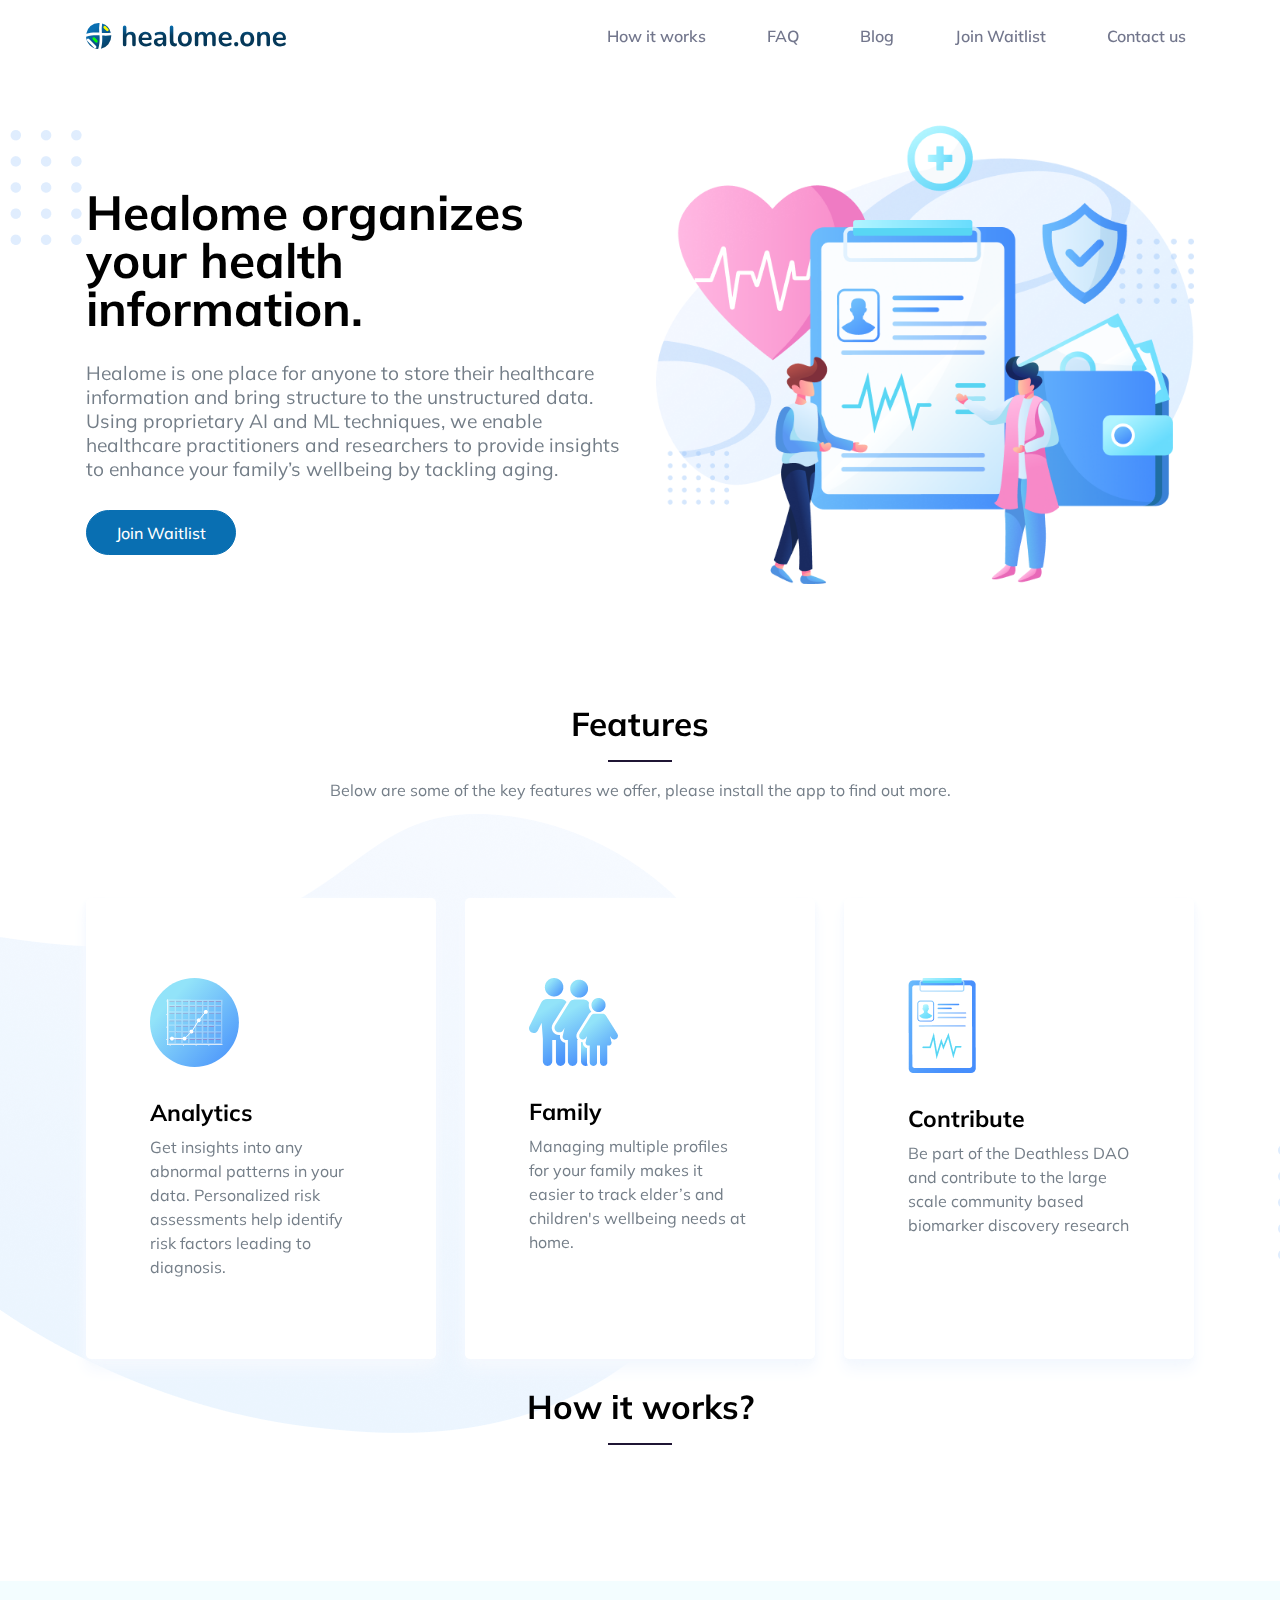
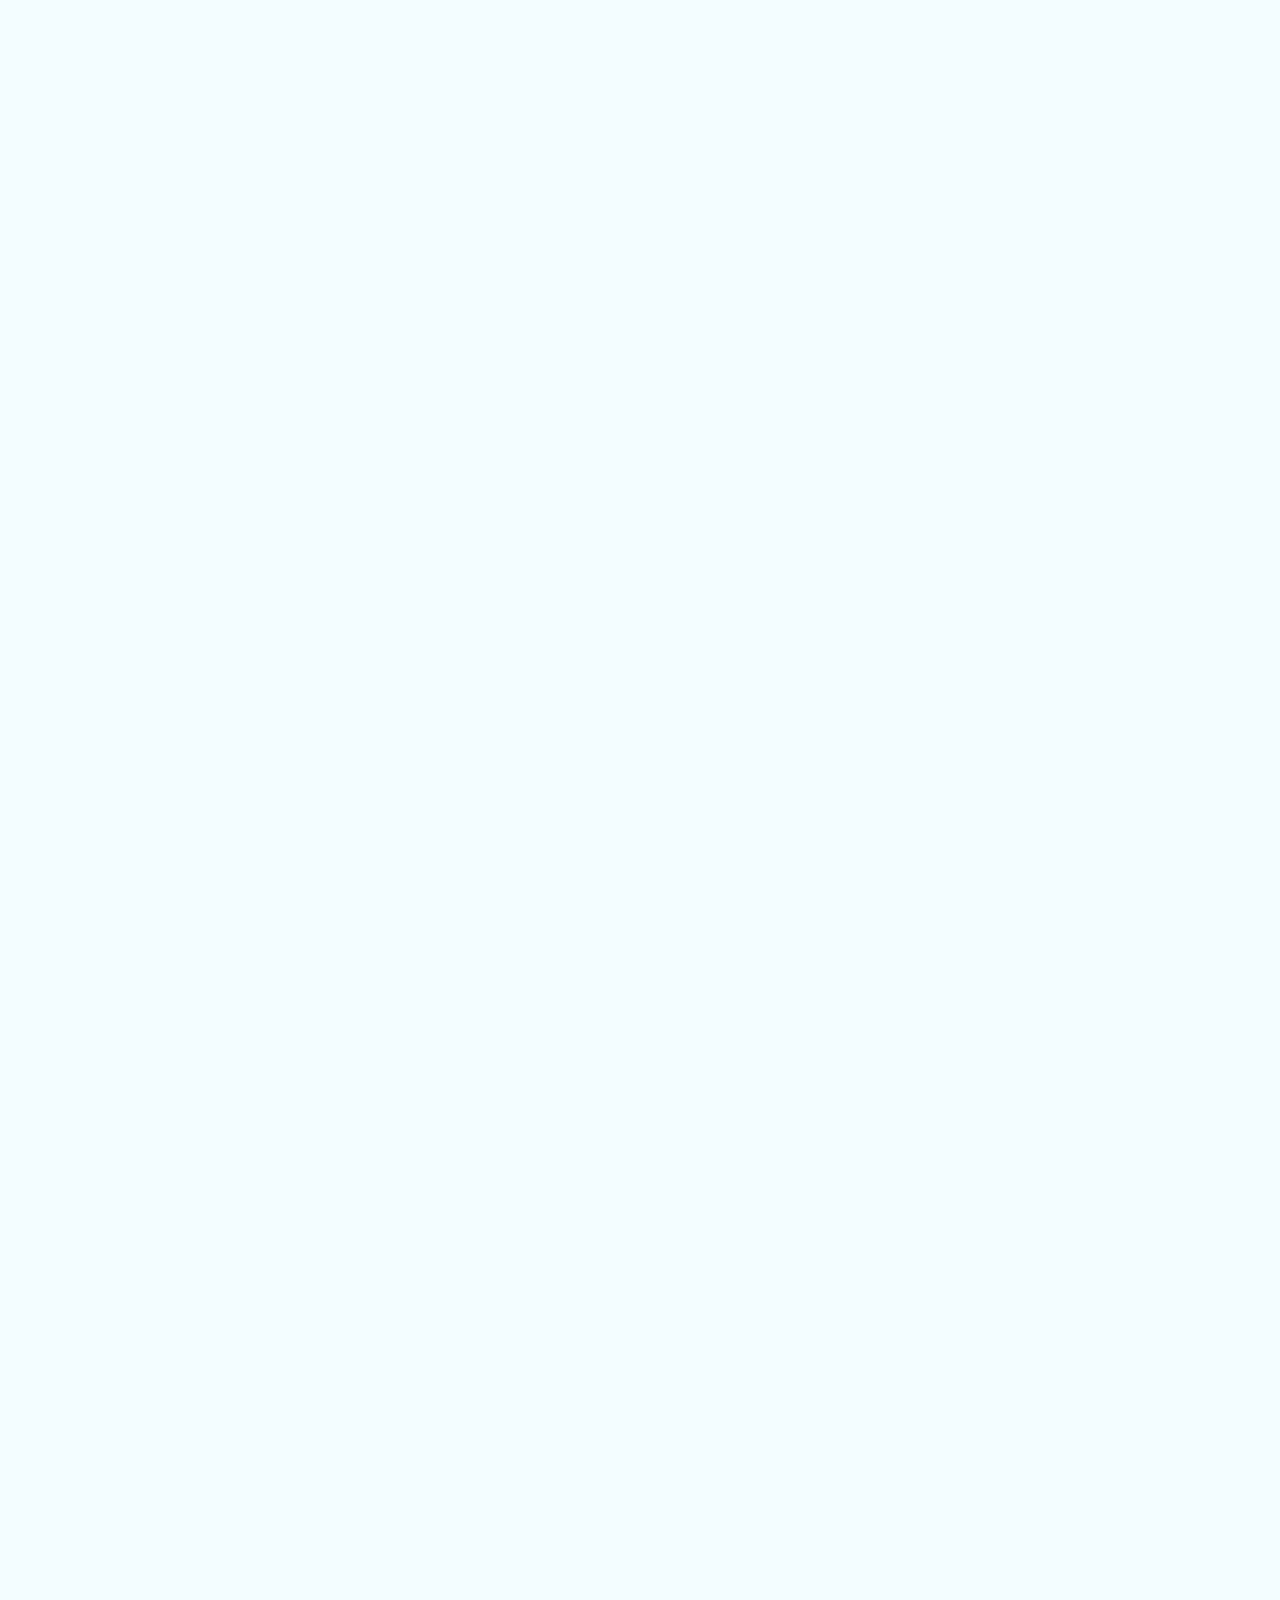
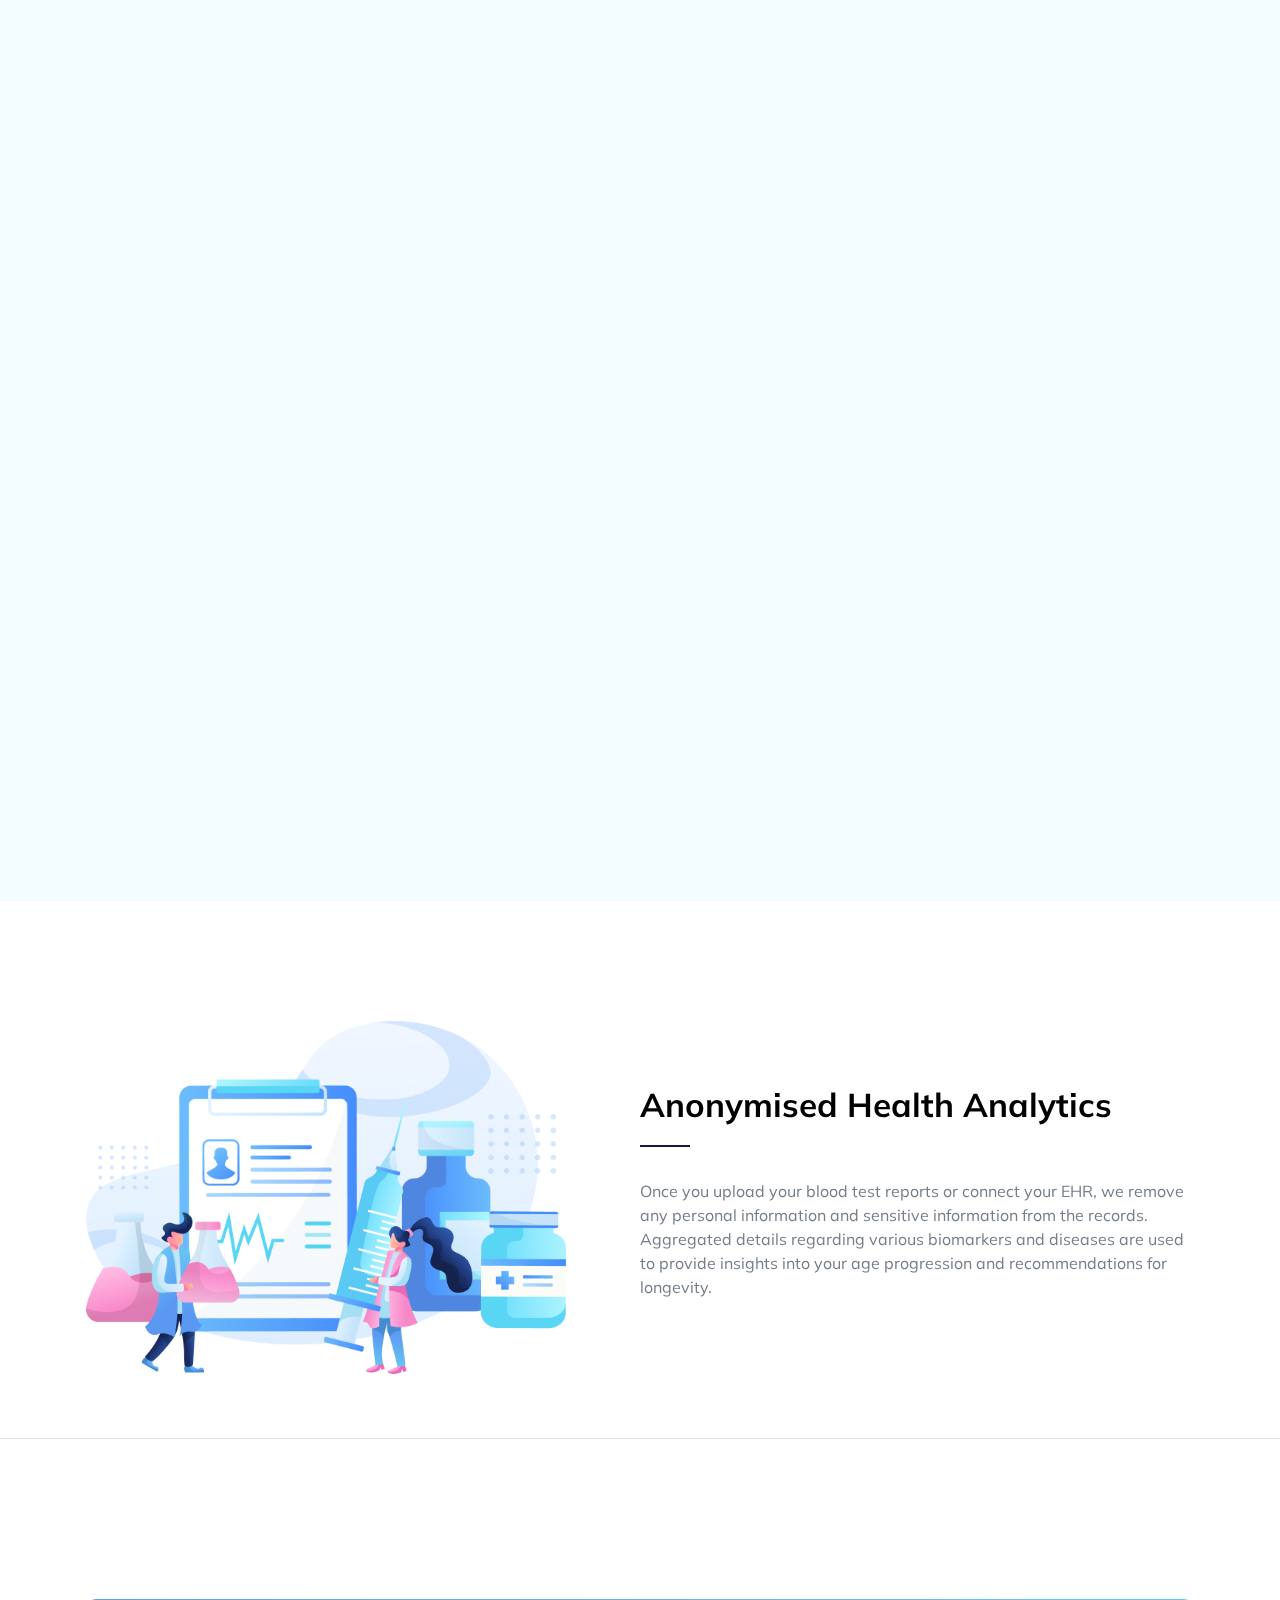
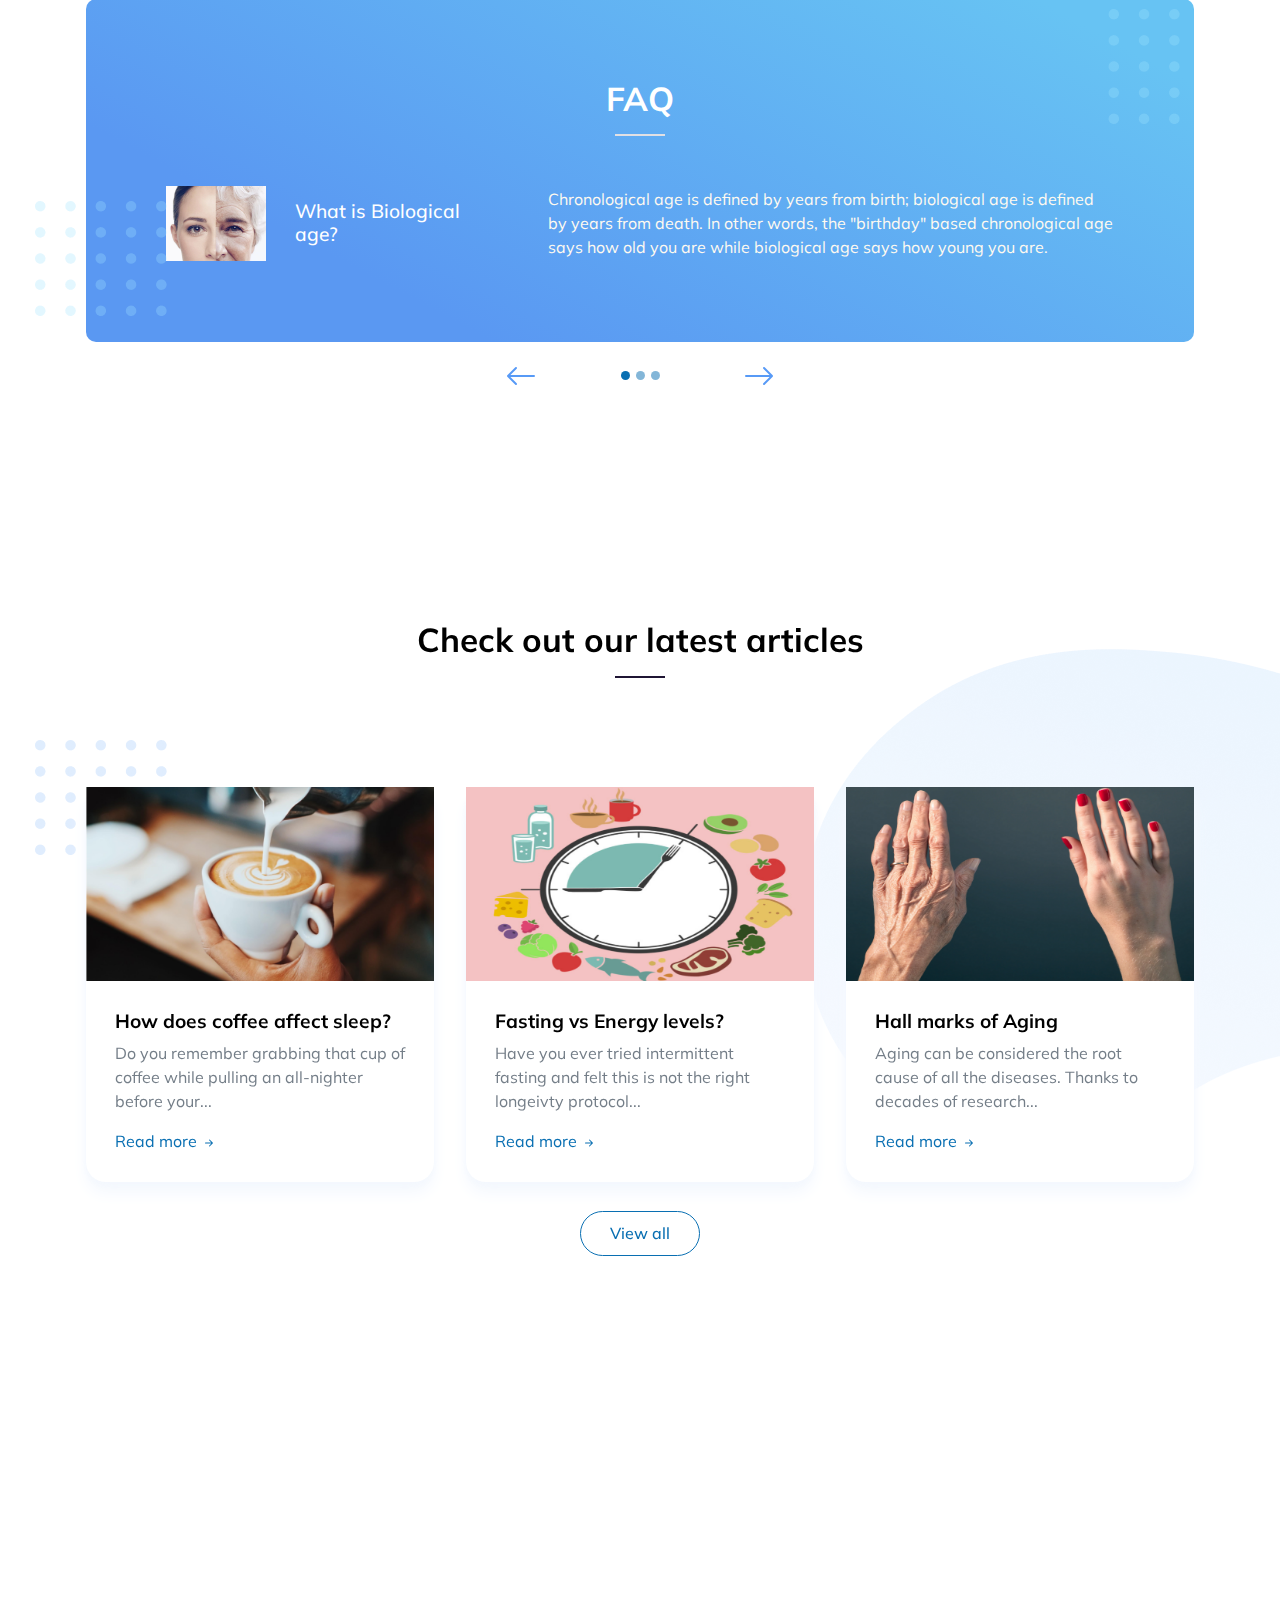
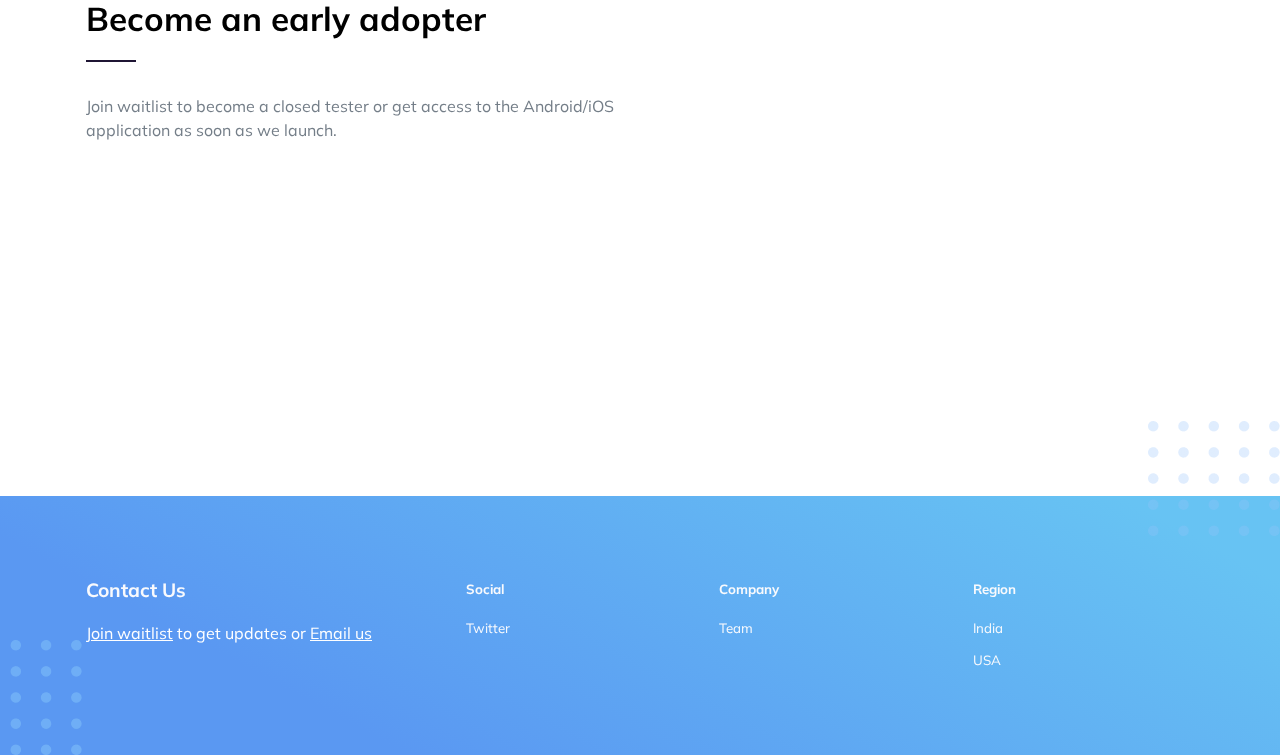
==== commit e873c12c: "Update index.html" ====
--- a/index.html
+++ b/index.html
@@ -259,7 +259,7 @@
             <div class="col-md-5 col-lg-6 order-md-1 pt-8"><img class="img-fluid" src="assets/img/illustrations/hero-header.png" alt="" /></div>
             <div class="col-md-7 col-lg-6 text-center text-md-start pt-5 pt-md-9">
               <h1 class="mb-4 display-3 fw-bold">Healome organizes your health information.<br class="d-block d-lg-none d-xl-block" /></h1>
-              <p class="mt-3 mb-4 fs-1">Healome is one place for anyone to store their healthcare information and bring structure to the unstructured data. Using proprietary AI and ML techniques, we anonymize your data and enable healthcare practitioners and researchers to provide insights to enhance your family’s wellbeing.</p><a class="btn btn-lg btn-primary rounded-pill hover-top" href="#waitlist" role="button">Join Waitlist</a>
+              <p class="mt-3 mb-4 fs-1">Healome is one place for anyone to store their healthcare information and bring structure to the unstructured data. Using proprietary AI and ML techniques, we enable healthcare practitioners and researchers to provide insights to enhance your family’s wellbeing by tackling aging.</p><a class="btn btn-lg btn-primary rounded-pill hover-top" href="#waitlist" role="button">Join Waitlist</a>
             </div>
           </div>
         </div>
@@ -553,7 +553,7 @@
               <div class="card h-100 rounded-3 shadow"><img src="assets/img/gallery/coffee_sleep_r.png" alt="" />
                 <div class="card-body p-4 text-center text-md-start">
                   <h5 class="fw-bold">How does coffee affect sleep?</h5>
-                  <p class="card-text">Do you remember grabbing that cup of coffee while pulling an all-nighter before your...</p><a class="stretched-link text-decoration-none" href="#" role="button">Read more
+                  <p class="card-text">Do you remember grabbing that cup of coffee while pulling an all-nighter before your...</p><a class="stretched-link text-decoration-none" href="https://healome.notion.site/How-does-Coffee-affect-sleep-365bab505bb74a8d9d59675fa92b0f85" role="button">Read more
                     <svg class="bi bi-arrow-right-short" xmlns="http://www.w3.org/2000/svg" width="16" height="16" fill="currentColor" viewBox="0 0 16 16">
                       <path fill-rule="evenodd" d="M4 8a.5.5 0 0 1 .5-.5h5.793L8.146 5.354a.5.5 0 1 1 .708-.708l3 3a.5.5 0 0 1 0 .708l-3 3a.5.5 0 0 1-.708-.708L10.293 8.5H4.5A.5.5 0 0 1 4 8z"></path>
                     </svg></a>
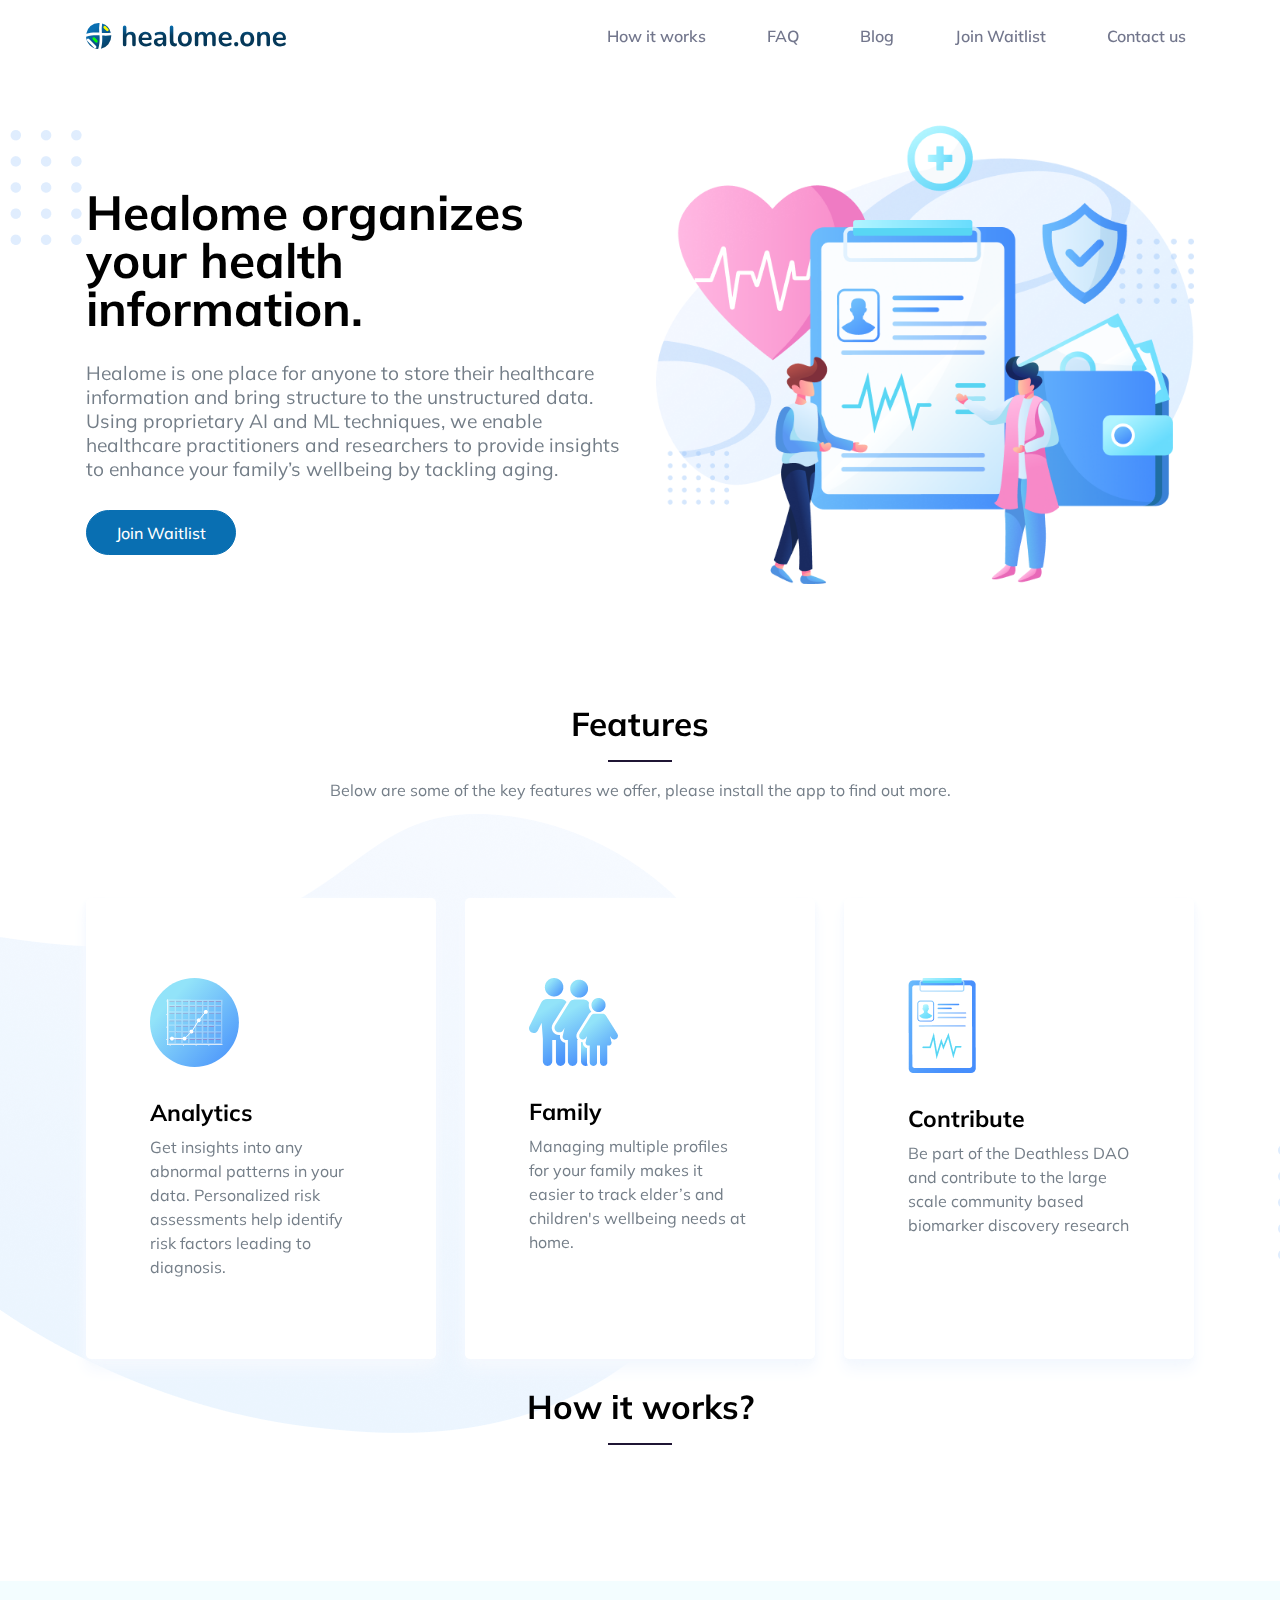
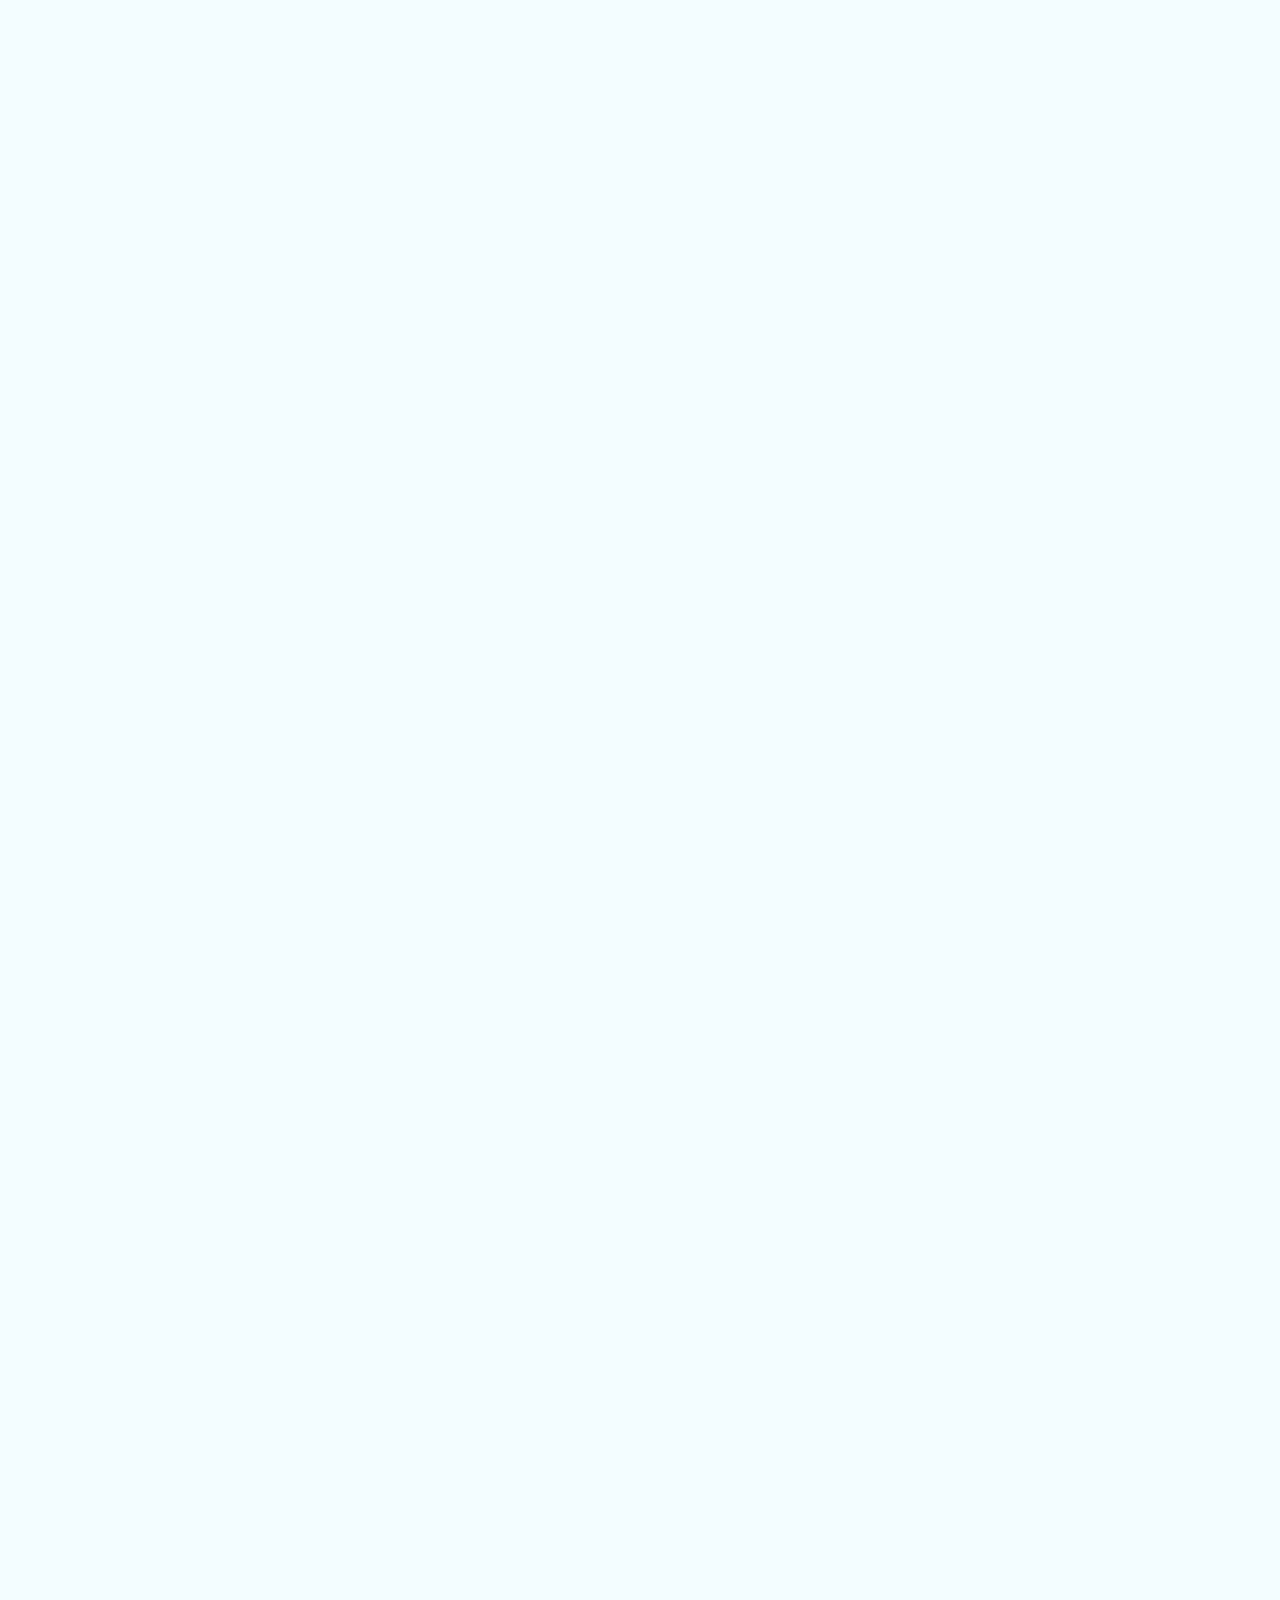
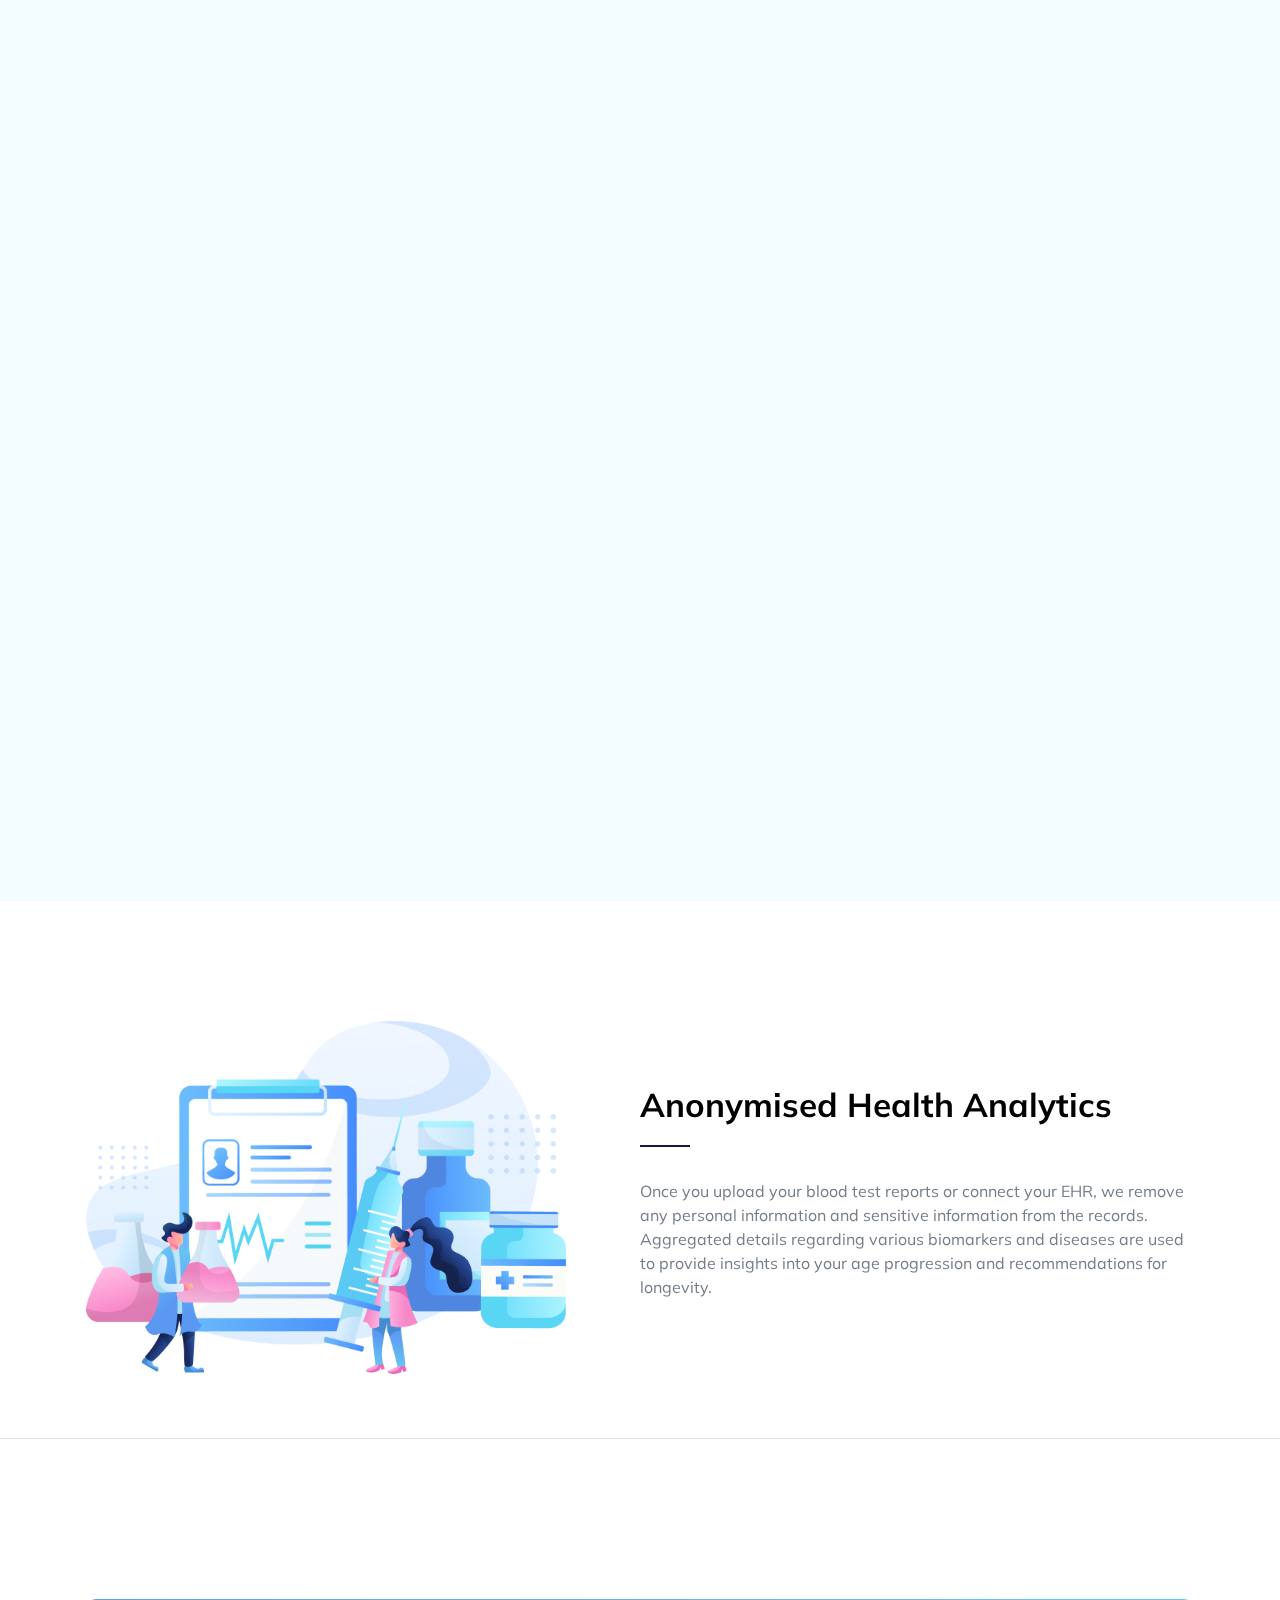
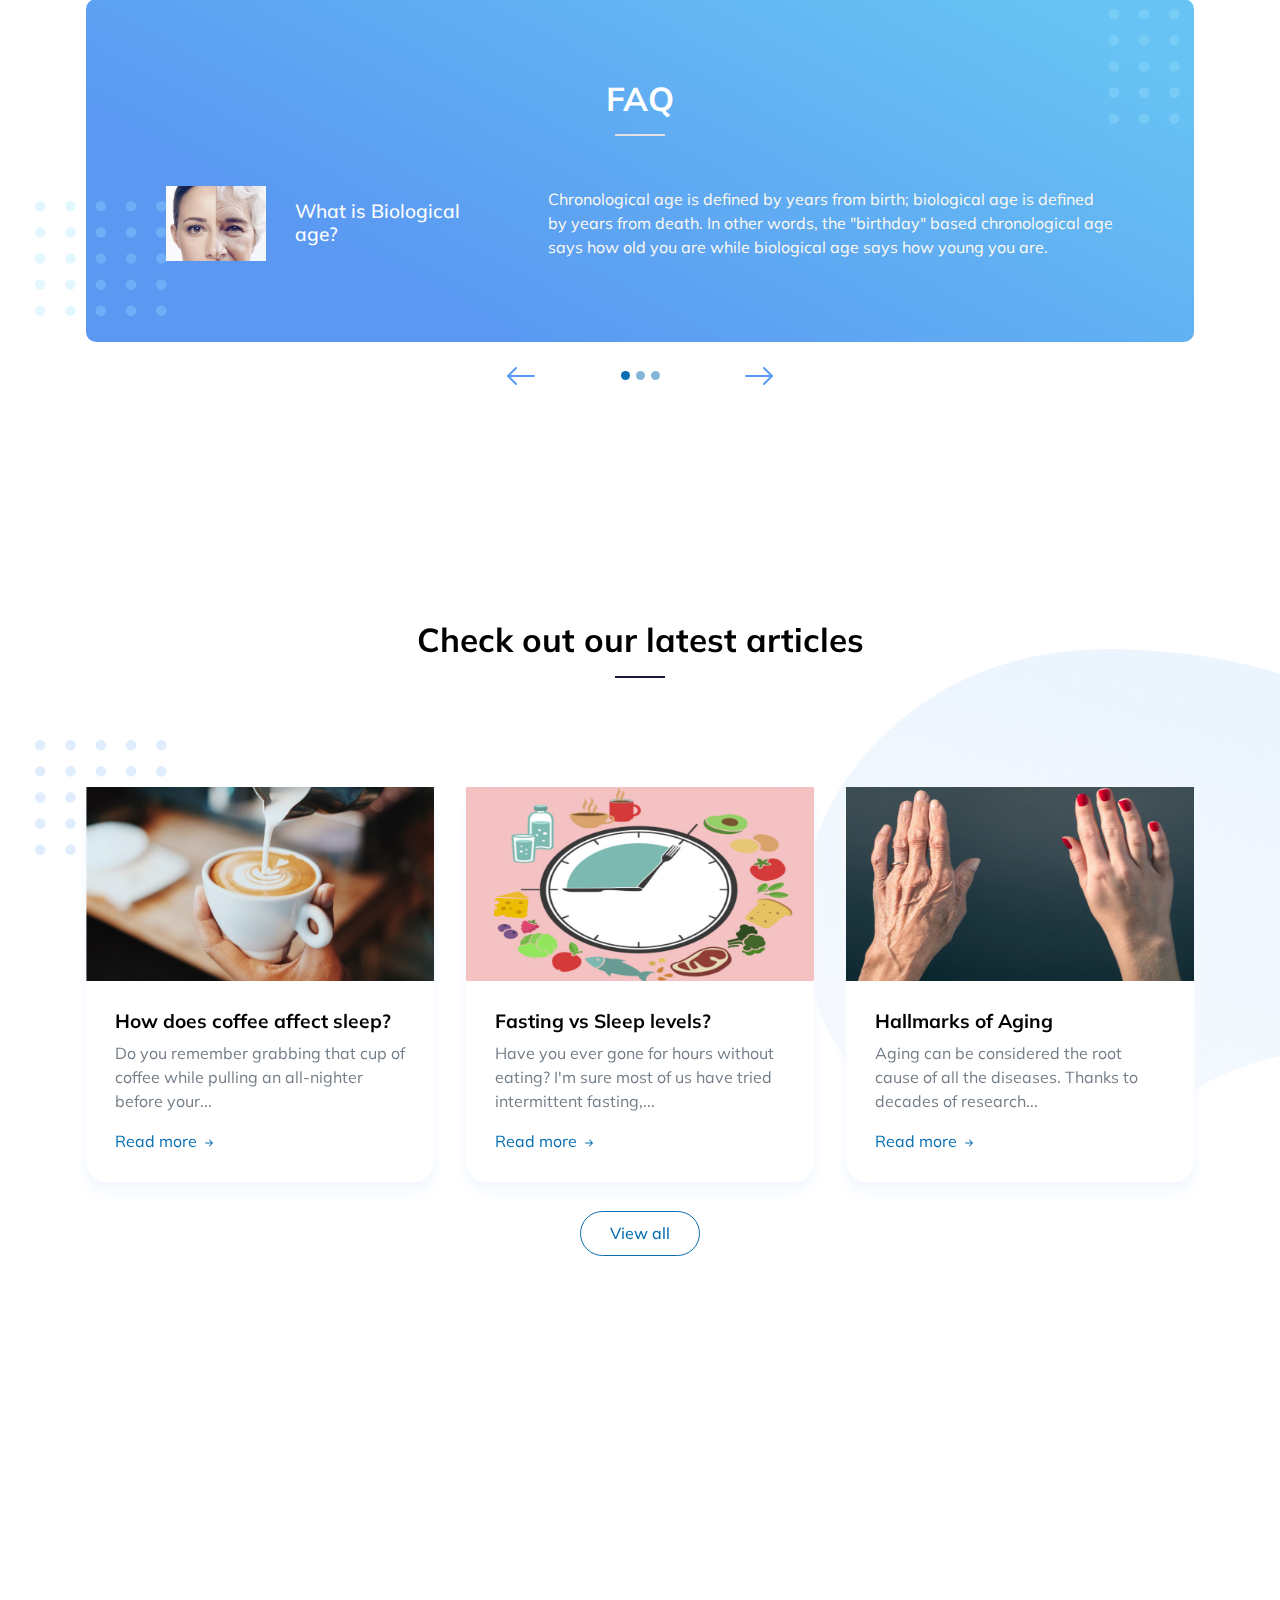
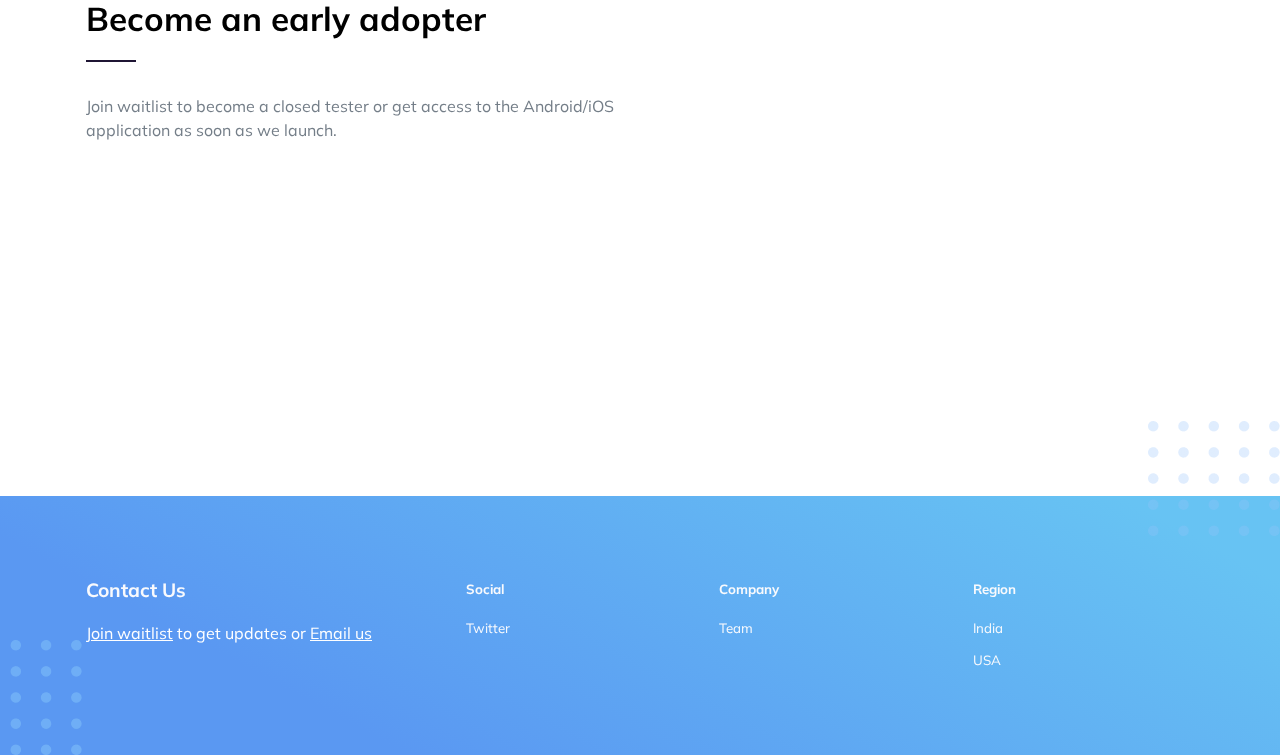
==== commit 5080587e: "add try clock now" ====
--- a/index.html
+++ b/index.html
@@ -353,7 +353,7 @@
                             <h3 class="title">Learn True Age</h3>
                             <p class="text">Order a blood test for at home collection or upload the reports with one click to learn your Age</p>
                         </div> <!-- section title -->
-                        <a href="#waitlist" rel="nofollow" class="main-btn">Get Full Version</a>
+                        <a href="https://nikhilyadala-blood-age-app-kc3pe8.streamlitapp.com/" rel="nofollow" class="main-btn">Try out the clock Now</a>
                     </div> <!-- about content -->
                 </div>
             </div> <!-- row -->
@@ -386,7 +386,7 @@
     </section>
     
   <section id="about" class="about-area pt-70 pb-120">
-          <div class="container", style = "top:-80px">
+          <div class="container", style = "top:-150px">
               <div class="row align-items-center">
                   <div class="col-lg-6">
                       <div class="about-image mt-50 wow fadeInLeftBig" data-wow-duration="1.3s" data-wow-delay="0.5s">
@@ -397,7 +397,7 @@
                   <div class="col-lg-6">
                       <div class="about-content mt-50 wow fadeInRightBig" data-wow-duration="1.3s" data-wow-delay="0.5s">
                           <div class="section-title">
-                           <h3 class="title">Learn Correlations</h3>
+                           <h3 class="title">Discover Correlations</h3>
                             <p class="text">Track temporal impact of your habits like exercising, intermittent fasting, coffee, alcohol intake on the sleep, energy efficiencies and the organ specific age acceleration/deceleration</p>
                           </div> <!-- section title -->
                           <a href="#waitlist" rel="nofollow" class="main-btn">Get Full Version</a>
@@ -563,8 +563,8 @@
             <div class="col-12 col-sm-9 col-md-4 mt-4">
               <div class="card h-100 rounded-3 shadow"><img src="assets/img/gallery/fasting_energy_r.png" alt="" />
                 <div class="card-body p-4 text-center text-md-start">
-                  <h5 class="fw-bold">Fasting vs Energy levels?</h5>
-                  <p class="card-text">Have you ever tried intermittent fasting and felt this is not the right longeivty protocol...</p><a class="stretched-link text-decoration-none" href="#" role="button">Read more
+                  <h5 class="fw-bold">Fasting vs Sleep levels?</h5>
+                  <p class="card-text">Have you ever gone for hours without eating? I'm sure most of us have tried intermittent fasting,...</p><a class="stretched-link text-decoration-none" href="https://www.notion.so/healome/How-Intermittent-Fasting-Affects-Sleep-a1e6f0b15918498a9fa8792cd7be3f83" role="button">Read more
                     <svg class="bi bi-arrow-right-short" xmlns="http://www.w3.org/2000/svg" width="16" height="16" fill="currentColor" viewBox="0 0 16 16">
                       <path fill-rule="evenodd" d="M4 8a.5.5 0 0 1 .5-.5h5.793L8.146 5.354a.5.5 0 1 1 .708-.708l3 3a.5.5 0 0 1 0 .708l-3 3a.5.5 0 0 1-.708-.708L10.293 8.5H4.5A.5.5 0 0 1 4 8z"></path>
                     </svg></a>
@@ -574,7 +574,7 @@
             <div class="col-12 col-sm-9 col-md-4 mt-4">
               <div class="card h-100 rounded-3 shadow"><img src="assets/img/gallery/hallmarks_aging_r.png" alt="" />
                 <div class="card-body p-4 text-center text-md-start">
-                  <h5 class="fw-bold">Hall marks of Aging</h5>
+                  <h5 class="fw-bold">Hallmarks of Aging</h5>
                   <p class="card-text">Aging can be considered the root cause of all the diseases. Thanks to decades of research...</p><a class="stretched-link text-decoration-none" href="#" role="button">Read more
                     <svg class="bi bi-arrow-right-short" xmlns="http://www.w3.org/2000/svg" width="16" height="16" fill="currentColor" viewBox="0 0 16 16">
                       <path fill-rule="evenodd" d="M4 8a.5.5 0 0 1 .5-.5h5.793L8.146 5.354a.5.5 0 1 1 .708-.708l3 3a.5.5 0 0 1 0 .708l-3 3a.5.5 0 0 1-.708-.708L10.293 8.5H4.5A.5.5 0 0 1 4 8z"></path>
